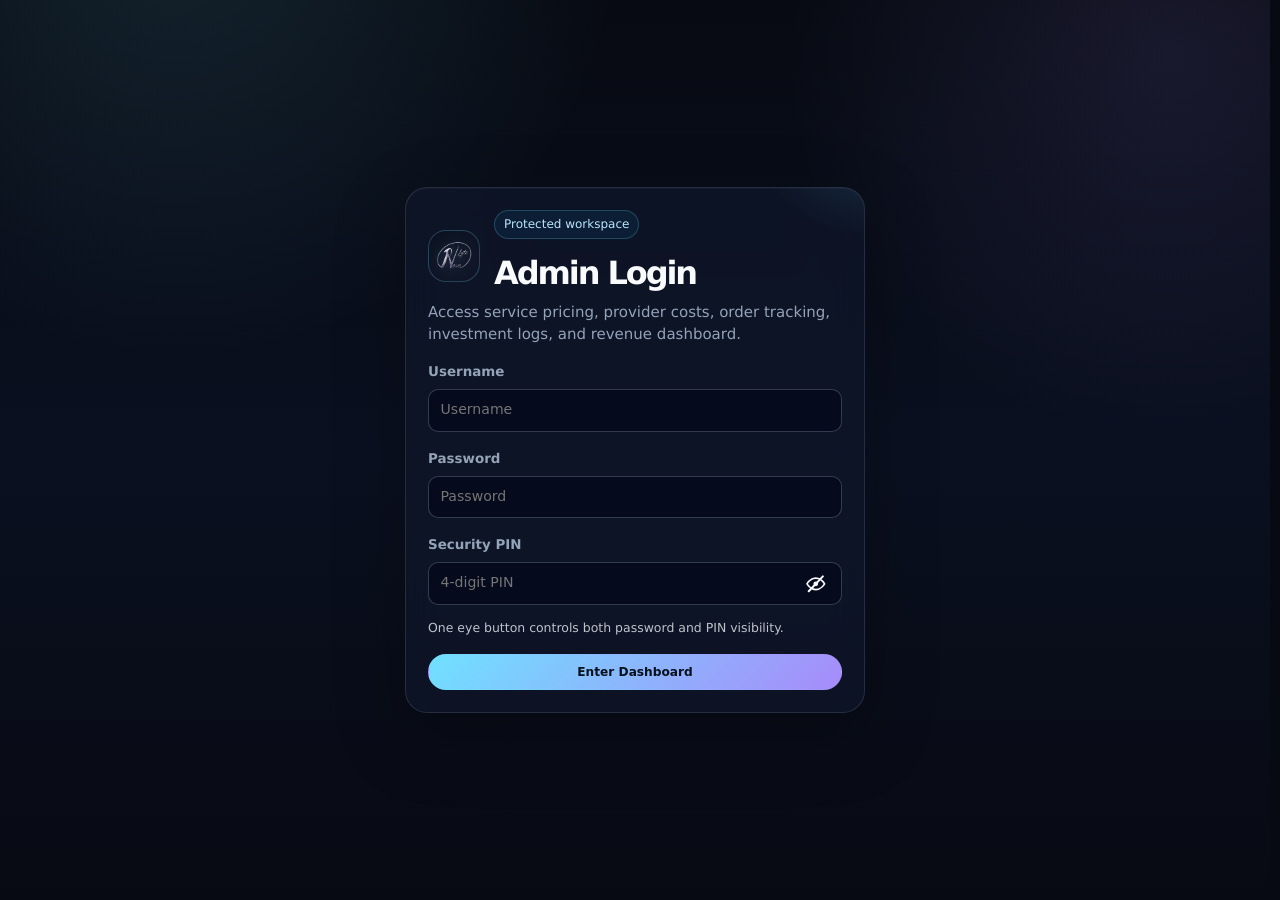
==== admin.html @ 7b37e89c "Novalyte-v6.0.41-compact-centered-modals" ====
<!doctype html>
<html lang="en">
<head>
  <meta charset="utf-8">
  <meta name="viewport" content="width=device-width, initial-scale=1">
  <title>Novalyte Admin Dashboard</title>
  <meta name="description" content="Novalyte admin dashboard for pricing control and income tracking.">
  <link rel="icon" href="assets/icons/novalyte.svg" type="image/svg+xml">
  <link rel="stylesheet" href="assets/css/styles.css?v=6.0.41">
  <link rel="stylesheet" href="assets/css/mobile.css?v=6.0.31" media="screen and (max-width: 820px)">
</head>
<body data-build="v6.0.0" class="admin-login-mode">
  <main class="login-page" id="loginView">
    <section class="login-card elevated-card">
      <div class="login-brand-row">
        <div class="lock-visual brand-logo-frame"><img class="brand-logo-img" src="./Resources/Brand/novalyte.png?v=6.0.0" alt="Novalyte" loading="eager" decoding="async"></div>
        <div>
          <span class="eyebrow">Protected workspace</span>
          <h1>Admin Login</h1>
        </div>
      </div>
      <p>Access service pricing, provider costs, order tracking, investment logs, and revenue dashboard.</p>
      <form id="loginForm" class="form-grid">
        <div class="field full">
          <label for="loginUser">Username</label>
          <input class="input" id="loginUser" autocomplete="username" required placeholder="Username">
        </div>
        <div class="field full">
          <label for="loginPass">Password</label>
          <div class="password-field single-credential-toggle">
            <input class="input" id="loginPass" type="password" autocomplete="current-password" required placeholder="Password">
          </div>
        </div>
        <div class="field full">
          <label for="loginPin">Security PIN</label>
          <div class="password-field single-credential-toggle">
            <input class="input" id="loginPin" type="password" inputmode="numeric" required placeholder="4-digit PIN" maxlength="8">
            <button class="eye-btn" type="button" data-toggle-login-credentials aria-label="Show password and PIN">
              <svg class="eye-svg eye-svg-hidden" viewBox="0 0 64 64" focusable="false" aria-hidden="true">
                <path d="M6 32s9.8-17 26-17 26 17 26 17-9.8 17-26 17S6 32 6 32Z" fill="none" stroke="currentColor" stroke-width="5" stroke-linecap="round" stroke-linejoin="round"/>
                <circle cx="32" cy="32" r="7" fill="currentColor"/>
                <path d="M11 54 53 10" fill="none" stroke="currentColor" stroke-width="6" stroke-linecap="round"/>
              </svg>
              <svg class="eye-svg eye-svg-visible" viewBox="0 0 64 64" focusable="false" aria-hidden="true">
                <path d="M6 32s9.8-17 26-17 26 17 26 17-9.8 17-26 17S6 32 6 32Z" fill="none" stroke="currentColor" stroke-width="5" stroke-linecap="round" stroke-linejoin="round"/>
                <circle cx="32" cy="32" r="7" fill="currentColor"/>
              </svg>
            </button>
          </div>
          <small class="field-hint">One eye button controls both password and PIN visibility.</small>
        </div>
        <div class="login-alert hidden full" id="loginAlert"></div>
        <button class="btn primary full" type="submit">Enter Dashboard</button>
      </form>
    </section>
  </main>

  <div class="admin-layout hidden" id="dashboardView">
    <aside class="sidebar">
      <a class="brand" href="admin.html">
        <span class="logo-mark brand-logo-frame">
          <img class="brand-logo-img" src="./Resources/Brand/novalyte.png?v=6.0.0" alt="Novalyte" loading="eager" decoding="async">
        </span>
        <span>
          <span class="brand-title">Novalyte Admin</span>
          <span class="brand-subtitle">Pricing + Order Tracker</span>
        </span>
      </a>
      <button class="admin-mobile-nav-toggle" id="adminMobileNavToggle" type="button" aria-label="Open admin menu" aria-expanded="false" aria-controls="adminSidebarNav">
        <span></span>
        <span></span>
        <span></span>
      </button>
      <nav class="sidebar-nav" id="adminSidebarNav" aria-label="Admin navigation">
        <a href="#dashboard" class="active">Dashboard</a>
        <a href="#services">Services</a>
        <a href="#digital-products">Digital Products</a>
        <a href="#investments">Investments</a>
        <a href="#orders">Orders</a>
        <a class="client-view-link-plain" href="index.html">Client View</a>
        <button type="button" id="logoutBtn">Logout</button>
      </nav>
    </aside>

    <main class="admin-main">
      <section id="dashboard" class="page-title admin-hero-card">
        <span class="eyebrow">Internal dashboard</span>
        <h1>Welcome, Admin</h1>
        <p>Manage Novalyte services, digital products, orders, and finance records in one protected workspace.</p>
        <div class="dashboard-utility-hooks" aria-hidden="true">
          <button class="hidden" type="button" id="exportBackupBtn" tabindex="-1">Export Backup</button>
          <label class="hidden" for="importBackupInput">Import Backup</label>
          <input id="importBackupInput" class="hidden" type="file" accept="application/json">
          <span class="sync-status-pill local hidden" id="cloudSyncStatus">Local browser mode</span>
        </div>

        <section class="dashboard-analytics-card" id="dashboardAnalyticsCard" aria-labelledby="dashboardAnalyticsTitle">
          <header class="dashboard-analytics-head">
            <div>
              <span class="dashboard-analytics-kicker">Monthly performance</span>
              <h2 id="dashboardAnalyticsTitle">Sales &amp; Revenue Analytics</h2>
              <p>Monthly client sales and revenue performance across all active service orders.</p>
            </div>
            <div class="dashboard-analytics-legend" aria-label="Chart legend">
              <span><i class="dashboard-legend-dot sales" aria-hidden="true"></i>Client sales</span>
              <span><i class="dashboard-legend-dot revenue" aria-hidden="true"></i>Revenue / ROI</span>
            </div>
          </header>

          <div class="dashboard-chart-shell">
            <div class="dashboard-chart-stage" id="dashboardSalesRevenueChart" role="img" aria-label="Monthly client sales and revenue line chart"></div>
          </div>

          <div class="dashboard-analytics-summary" id="dashboardAnalyticsSummary"></div>
        </section>
      </section>

      <section class="stats-grid hidden dashboard-stats-hook" id="statsGrid" aria-hidden="true"></section>

      <section class="section hidden" id="services">
        <div class="section-head">
          <div>
            <h2>Service Price Control</h2>
            <p>Provider price is internal. Client visible price is the only price shown on the public page.</p>
          </div>
          <button class="btn primary" type="button" id="addServiceBtn">Add Service</button>
        </div>
        <div class="admin-explainer-grid compact-explainer">
          <article><strong>Service rows stay visible in admin.</strong><span>Disable changes checkout/order availability only. Use the status filter to review disabled items.</span></article>
          <article><strong>Client rate is public.</strong><span>Provider rate is internal and used only for profit and investment tracking.</span></article>
        </div>
        <div class="toolbar control-panel compact-panel">
          <div class="toolbar-left">
            <input class="input" id="adminServiceSearch" type="search" placeholder="Search services, platform, ID..." style="min-width:min(420px,100%)">
            <select class="select" id="adminPlatformFilter" style="width:auto;min-width:180px"></select>
            <select class="select" id="adminArchiveFilter" style="width:auto;min-width:170px">
              <option value="active">Shown services</option>
              <option value="all">All services</option>
              <option value="archived">Disabled only</option>
            </select>
          </div>
          <div class="toolbar-right">
            <span class="service-desc">Tip: edit prices here, create orders from each row.</span>
          </div>
        </div>
        <div class="table-wrap responsive-table">
          <table class="services-ledger-table">
            <colgroup class="services-ledger-cols">
              <col class="services-col-recommend">
              <col class="services-col-name">
              <col class="services-col-id">
              <col class="services-col-platform">
              <col class="services-col-eta">
<col class="services-col-provider-rate">
              <col class="services-col-client-rate">
              <col class="services-col-revenue">
              <col class="services-col-status">
              <col class="services-col-actions">
            </colgroup>
            <thead>
              <tr>
                <th class="recommend-col">Recommend</th>
                <th>Service</th>
                <th>Provider ID</th>
                <th>Platform</th>
                <th>ETA</th>
<th>Provider Rate</th>
                <th>Client Rate</th>
                <th>Revenue/Unit</th>
                <th>Status</th>
                <th>Actions</th>
              </tr>
            </thead>
            <tbody id="servicesTable"></tbody>
          </table>
        </div>
      </section>



      <section class="section hidden" id="digital-products">
        <div class="section-head">
          <div>
            <h2>Digital Product Manager</h2>
            <p>Manage subscription/account products separately from boosting services. Edit client prices, descriptions, categories, and product images here.</p>
          </div>
          <button class="btn primary" type="button" id="addDigitalProductBtn">Add Digital Product</button>
        </div>
        <div class="admin-explainer-grid compact-explainer">
          <article><strong>Digital products are separate.</strong><span>These do not affect boosting provider rates or service order settings.</span></article>
          <article><strong>Edit price, description, and image.</strong><span>Disable keeps the product in admin while making checkout unavailable to clients.</span></article>
        </div>
        <div class="toolbar control-panel compact-panel">
          <div class="toolbar-left">
            <input class="input" id="adminDigitalProductSearch" type="search" placeholder="Search products, category, description..." style="min-width:min(420px,100%)">
            <select class="select" id="adminDigitalProductFilter" style="width:auto;min-width:190px"></select>
            <select class="select" id="adminDigitalProductStatusFilter" style="width:auto;min-width:170px">
              <option value="shown">Shown products</option>
              <option value="all">All products</option>
              <option value="disabled">Disabled only</option>
              <option value="hidden">Hidden only</option>
            </select>
          </div>
          <div class="toolbar-right">
            <span class="service-desc">Digital products are managed here only. Disable/Enable keeps the row visible while changing client checkout availability.</span>
          </div>
        </div>
        <div class="table-wrap responsive-table">
          <table>
            <thead>
              <tr>
                <th>Product</th>
                <th>Category</th>
                <th>Client / Cost</th>
                <th>Duration</th>
                <th>Status</th>
                <th>Actions</th>
              </tr>
            </thead>
            <tbody id="digitalProductsTable"></tbody>
          </table>
        </div>
      </section>

      <section class="section hidden" id="investments">
        <div class="section-head">
          <div>
            <h2>Income + Investment Tracker</h2>
            <p>Track capital reloads, provider spend, owner payouts, team payroll, receivables, and finance history in one place.</p>
          </div>
        </div>
        <div class="admin-explainer-grid compact-explainer investment-help-grid">
          <article><strong>Capital logs</strong><span>Record every reload or cash-in used for provider orders.</span></article>
          <article><strong>Payout logs</strong><span>Record owner payout, team payroll, and other operating expenses without deleting history.</span></article>
          <article><strong>Team payroll rules</strong><span>Add future helpers using fixed peso or percentage allocation for weekly/monthly tracking.</span></article>
        </div>
        <div class="investment-analytics-grid" id="investmentAnalyticsGrid"></div>
        <div class="investment-insights-card" id="investmentInsightsCard"></div>
        <div class="investment-workspace-grid">
          <div class="card investment-card finance-entry-card">
            <h3>Finance Entry</h3>
            <p class="service-desc">Use this for money in, owner payout, team payout, and expense logs.</p>
            <div class="form-grid finance-form-grid">
              <div class="field">
                <label for="financeEntryType">Entry Type</label>
                <select class="select" id="financeEntryType">
                  <option value="capital-in">Add Funds / Reload</option>
                  <option value="owner-payout">Owner Payout</option>
                  <option value="payroll-payout">Team Payroll Payout</option>
                  <option value="expense">Other Expense</option>
                </select>
              </div>
              <div class="field">
                <label for="addInvestAmount">Amount</label>
                <input class="input" id="addInvestAmount" type="number" min="0" step="0.01" placeholder="Example: 1000">
              </div>
              <div class="field">
                <label for="financePerson">Person / Payee</label>
                <input class="input" id="financePerson" type="text" placeholder="Self, booster name, provider, etc.">
              </div>
              <div class="field">
                <label for="addInvestNote">Note</label>
                <input class="input" id="addInvestNote" type="text" placeholder="Optional note / purpose">
              </div>
              <div class="field full split-actions-row">
                <button class="btn primary" type="button" id="addInvestBtn">Add Finance Log</button>
              </div>
            </div>
            <div class="correction-box">
              <div class="field">
                <label for="investAmount">Override Total Capital</label>
                <input class="input" id="investAmount" type="number" min="0" step="0.01" placeholder="Use only for corrections">
              </div>
              <button class="btn warning" type="button" id="saveInvestBtn">Override Capital</button>
            </div>
          </div>
          <div class="card investment-card team-card">
            <h3>Future Team Payroll Rules</h3>
            <p class="service-desc">Set planned booster/helper share. Actual payouts are still recorded in Finance Entry.</p>
            <div class="form-grid team-form-grid">
              <div class="field">
                <label for="teamMemberName">Person Name</label>
                <input class="input" id="teamMemberName" type="text" placeholder="Example: Person 1">
              </div>
              <div class="field">
                <label for="teamPayMode">Pay Mode</label>
                <select class="select" id="teamPayMode">
                  <option value="fixed">Peso amount</option>
                  <option value="percent">Percentage</option>
                </select>
              </div>
              <div class="field">
                <label for="teamPayAmount">Amount / Percent</label>
                <input class="input" id="teamPayAmount" type="number" min="0" step="0.01" placeholder="100 or 2">
              </div>
              <div class="field">
                <label for="teamPayFrequency">Frequency</label>
                <select class="select" id="teamPayFrequency">
                  <option value="weekly">Weekly</option>
                  <option value="monthly">Monthly</option>
                </select>
              </div>
              <div class="field full split-actions-row">
                <button class="btn primary" type="button" id="addTeamMemberBtn">Add Team Rule</button>
              </div>
            </div>
            <div class="table-wrap mini-table-wrap compact-history-wrap">
              <table class="mini-table">
                <thead>
                  <tr>
                    <th>Person</th>
                    <th>Rule</th>
                    <th>Est. Share</th>
                    <th>Action</th>
                  </tr>
                </thead>
                <tbody id="teamMembersTable"></tbody>
              </table>
            </div>
          </div>
        </div>
        <div class="card investment-card finance-history-card">
          <div class="history-head-row">
            <div>
              <h3>Finance Logs / History</h3>
              <p class="service-desc">All money-in and money-out records stay here for tracking.</p>
            </div>
          </div>
          <div class="table-wrap mini-table-wrap compact-history-wrap">
            <table class="mini-table">
              <thead>
                <tr>
                  <th>Date</th>
                  <th>Type</th>
                  <th>Person</th>
                  <th>Amount</th>
                  <th>Note</th>
                  <th>Action</th>
                </tr>
              </thead>
              <tbody id="investmentsTable"></tbody>
            </table>
          </div>
        </div>
      </section>

      <section class="section hidden" id="orders">
        <div class="section-head">
          <div>
            <h2>Order History</h2>
            <p>Voided and cancelled orders remain in history but are excluded from totals. Undo void restores them.</p>
          </div>
        </div>
        <div class="admin-explainer-grid compact-explainer order-help-grid">
          <article><strong>Order History is your ledger.</strong><span>Create records from a service row. Paid, partial, and unpaid statuses affect sales and receivables.</span></article>
          <article><strong>Void keeps history clean.</strong><span>Voided or cancelled records stay visible but are excluded from dashboard totals until restored.</span></article>
        </div>
        <div class="orders-summary-grid stats-grid compact-order-summary" id="ordersSummaryGrid"></div>
        <div class="toolbar control-panel compact-panel">
          <div class="toolbar-left">
            <input class="input" id="orderSearch" type="search" placeholder="Search client, contact, service, link..." style="min-width:min(420px,100%)">
            <select class="select" id="orderStatusFilter" style="width:auto;min-width:180px">
              <option value="all">All statuses</option>
              <option value="active">Active</option>
              <option value="pending">Pending</option>
              <option value="processing">Processing</option>
              <option value="completed">Completed</option>
              <option value="cancelled">Cancelled</option>
              <option value="voided">Voided</option>
            </select>
            <select class="select" id="paymentStatusFilter" style="width:auto;min-width:180px">
              <option value="all">All payments</option>
              <option value="paid">Paid</option>
              <option value="partial">Partial</option>
              <option value="unpaid">Unpaid</option>
            </select>
          </div>
          <div class="toolbar-right">
            <button class="btn" type="button" id="exportOrdersCsvBtn">Export Orders CSV</button>
            <button class="btn danger" type="button" id="resetDemoBtn">Reset Demo Data</button>
          </div>
        </div>
        <div class="table-wrap responsive-table orders-table-wrap">
          <table class="orders-ledger-table">
            <colgroup>
              <col class="orders-col-date">
              <col class="orders-col-client">
              <col class="orders-col-service">
              <col class="orders-col-qty">
              <col class="orders-col-provider">
              <col class="orders-col-client-fee">
              <col class="orders-col-revenue">
              <col class="orders-col-status">
              <col class="orders-col-payment">
              <col class="orders-col-actions">
            </colgroup>
            <thead>
              <tr>
                <th>Date</th>
                <th>Client</th>
                <th>Service</th>
                <th>Qty</th>
                <th>Provider</th>
                <th>Client</th>
                <th>Revenue</th>
                <th>Status</th>
                <th>Payment</th>
                <th>Actions</th>
              </tr>
            </thead>
            <tbody id="ordersTable"></tbody>
          </table>
        </div>
      </section>
    </main>
  </div>



  <div class="modal-backdrop" id="digitalProductAdminModal" role="dialog" aria-modal="true">
    <div class="modal-card wide-modal">
      <div class="modal-head">
        <div>
          <span class="eyebrow">Digital product manager</span>
          <h2 id="digitalProductAdminModalTitle">Edit Digital Product</h2>
          <p class="service-desc">These products are separate from boosting services and appear only in the client Digital Products page.</p>
        </div>
        <button class="btn icon-btn modal-x-btn" type="button" data-close-modal="digitalProductAdminModal" aria-label="Close digital product manager">×</button>
      </div>
      <form id="digitalProductAdminForm" class="form-grid">
        <input type="hidden" id="digitalProductEditId">
        <div class="field">
          <label for="digitalProductName">Product Name</label>
          <input class="input" id="digitalProductName" required placeholder="Netflix">
        </div>
        <div class="field">
          <label for="digitalProductCategory">Category</label>
          <input class="input" id="digitalProductCategory" required placeholder="Streaming">
        </div>
        <div class="field digital-product-money-field">
          <label for="digitalProductProviderPrice">Service Provider Price</label>
          <input class="input" id="digitalProductProviderPrice" type="number" min="0" step="0.01" placeholder="Amount you pay">
        </div>
        <div class="field digital-product-money-field">
          <label for="digitalProductPrice">Client Price</label>
          <input class="input" id="digitalProductPrice" type="number" min="0" step="0.01" required placeholder="70">
          <small class="field-hint" id="digitalProductProfitPreview">Provider cost: ₱0.00 · Profit: ₱0.00</small>
        </div>
        <div class="field">
          <label for="digitalProductDuration">Duration / Access</label>
          <input class="input" id="digitalProductDuration" placeholder="1 Month Access">
        </div>
        <div class="field digital-product-cover-field">
          <label for="digitalProductImageUpload">Product Cover Image</label>
          <div class="digital-product-upload-row">
            <input class="input" id="digitalProductImageUpload" type="file" accept="image/png,image/jpeg,image/webp">
            <button class="btn small digital-product-view-image-btn hidden" id="digitalProductViewImageBtn" type="button">View image</button>
          </div>
          <input type="hidden" id="digitalProductImage">
          <input type="checkbox" id="digitalProductVisible" checked class="hidden">
          <small class="field-hint">Choose a cover image. Existing image stays if no new file is selected.</small>
        </div>
        <div class="field digital-product-admin-preview-field hidden" id="digitalProductPreviewField" aria-hidden="true">
          <label>Image Preview</label>
          <div class="digital-product-admin-preview"><img id="digitalProductImagePreview" src="" alt="Digital product image preview"></div>
        </div>
        <div class="field full">
          <label for="digitalProductDescription">Description</label>
          <textarea class="textarea" id="digitalProductDescription" placeholder="Short client-friendly description"></textarea>
        </div>
        <div class="modal-actions full">
          <button class="btn primary" type="submit">Save Digital Product</button>
        </div>
      </form>
    </div>
  </div>


  <div class="modal-backdrop" id="digitalProductImageModal" role="dialog" aria-modal="true">
    <div class="modal-card image-preview-modal">
      <div class="modal-head image-preview-head">
        <div>
          <h2>Product Image</h2>
        </div>
        <button class="btn icon-btn modal-x-btn" type="button" data-close-modal="digitalProductImageModal" aria-label="Close product image preview">×</button>
      </div>
      <div class="image-preview-body">
        <img id="digitalProductImageModalPreview" src="" alt="Digital product image preview">
      </div>
    </div>
  </div>


  <div class="modal-backdrop" id="adminConfirmModal" role="dialog" aria-modal="true" aria-labelledby="adminConfirmTitle">
    <div class="modal-card compact-modal admin-confirm-modal-card">
      <div class="modal-head">
        <div>
          <span class="eyebrow">Confirm action</span>
          <h2 id="adminConfirmTitle">Please confirm</h2>
          <p class="service-desc" id="adminConfirmMessage">Confirm this action.</p>
        </div>
        <button class="btn icon-btn modal-x-btn" type="button" id="adminConfirmCloseBtn" aria-label="Close confirmation">×</button>
      </div>
      <div class="modal-actions full admin-confirm-actions">
        <button class="btn" type="button" id="adminConfirmCancelBtn">Cancel</button>
        <button class="btn primary" type="button" id="adminConfirmOkBtn">OK</button>
      </div>
    </div>
  </div>

  <div class="modal-backdrop" id="serviceModal" role="dialog" aria-modal="true">
    <div class="modal-card wide-modal">
      <div class="modal-head">
        <div>
          <span class="eyebrow">Service manager</span>
          <h2 id="serviceModalTitle">Edit Service</h2>
          <p class="service-desc">Old orders keep their original snapshot prices even after pricing changes.</p>
        </div>
        <button class="btn icon-btn modal-x-btn" type="button" data-close-modal="serviceModal" aria-label="Close service manager">×</button>
      </div>
      <form id="serviceForm" class="form-grid">
        <input type="hidden" id="serviceEditId">
        <div class="field">
          <label for="serviceName">Service Name</label>
          <input class="input" id="serviceName" required placeholder="Facebook Reactions PH">
        </div>
        <div class="field">
          <label for="serviceProviderId">Provider Service ID</label>
          <input class="input" id="serviceProviderId" required placeholder="FB-1001">
        </div>
        <div class="field">
          <label for="servicePlatform">Platform</label>
          <input class="input" id="servicePlatform" required placeholder="Facebook">
        </div>
        <div class="field">
          <label for="serviceCategory">Category</label>
          <input class="input" id="serviceCategory" required placeholder="Reactions">
        </div>
        <div class="field">
          <label for="serviceProviderRate">Provider Rate</label>
          <input class="input" id="serviceProviderRate" type="number" min="0" step="0.01" required>
        </div>
        <div class="field">
          <label for="serviceClientRate">Client Visible Rate</label>
          <input class="input" id="serviceClientRate" type="number" min="0" step="0.01" required>
        </div>
        <div class="field">
          <label for="serviceRateUnit">Rate Unit</label>
          <input class="input" id="serviceRateUnit" type="number" min="1" step="1" required placeholder="1000">
        </div>
        <div class="field">
          <label for="serviceAvgTime">Average Time</label>
          <input class="input" id="serviceAvgTime" placeholder="0-24 hours">
        </div>
        <div class="field">
          <label for="serviceMin">Minimum</label>
          <input class="input" id="serviceMin" type="number" min="0" step="1" required>
        </div>
        <div class="field">
          <label for="serviceMax">Maximum</label>
          <input class="input" id="serviceMax" type="number" min="0" step="1" required>
        </div>
        <div class="field service-client-tag-field">
          <label for="serviceTag">Client Tag</label>
          <input class="input" id="serviceTag" placeholder="Fast & popular">
        </div>
        <input type="checkbox" id="serviceVisible" checked class="hidden">
        <input type="checkbox" id="serviceArchived" class="hidden">
        <div class="field full">
          <label for="serviceDescription">Description</label>
          <textarea class="textarea" id="serviceDescription" placeholder="Short client-friendly description"></textarea>
        </div>
        <div class="notice full" id="serviceRevenuePreview">Revenue preview: ₱0.00</div>
        <div class="modal-actions full">
          <button class="btn primary" type="submit">Save Service</button>
        </div>
      </form>
    </div>
  </div>

  <div class="modal-backdrop" id="orderModal" role="dialog" aria-modal="true">
    <div class="modal-card wide-modal">
      <div class="modal-head">
        <div>
          <span class="eyebrow" id="orderModalEyebrow">Create order</span>
          <h2 id="orderModalTitle">Create Order</h2>
          <p class="service-desc">Choose the service or digital product. Charges, client sales, and revenue update live.</p>
        </div>
        <button class="btn icon-btn modal-x-btn" type="button" data-close-modal="orderModal" aria-label="Close order form">×</button>
      </div>
      <form id="orderForm" class="form-grid">
        <input type="hidden" id="orderEditId">
        <input type="hidden" id="orderItemType" value="service">
        <div class="field full">
          <label for="orderItemSelect" id="orderItemLabel">Service Type</label>
          <select class="select" id="orderItemSelect" required></select>
          <small class="field-hint">Transfer choices show only the item ID and name. Internal rates are not displayed here.</small>
        </div>
        <div class="field">
          <label for="orderClientName">Client Name / Reference</label>
          <input class="input" id="orderClientName" placeholder="Example: Juan / Client A" required>
        </div>
        <div class="field">
          <label for="orderClientContact">Client Contact</label>
          <input class="input" id="orderClientContact" placeholder="Messenger, FB link, phone, etc.">
        </div>
        <div class="field">
          <label for="orderQuantity">Quantity</label>
          <input class="input" id="orderQuantity" type="number" min="0" step="1" required value="1000">
        </div>
        <div class="field">
          <label for="orderStatus">Order Status</label>
          <select class="select" id="orderStatus">
            <option value="active">Active</option>
            <option value="pending">Pending</option>
            <option value="processing">Processing</option>
            <option value="completed">Completed</option>
          </select>
        </div>
        <div class="field order-payment-status-field">
          <label for="orderPaymentStatus">Payment Status</label>
          <select class="select" id="orderPaymentStatus">
            <option value="paid">Paid</option>
            <option value="partial">Partial</option>
            <option value="unpaid">Unpaid</option>
          </select>
        </div>
        <div class="field full" id="orderTargetField">
          <label for="orderTarget">Target Link / Username</label>
          <input class="input" id="orderTarget" placeholder="Paste target link or username">
        </div>
        <div class="calc-preview full" id="orderCalcPreview">Enter quantity to compute charge and revenue.</div>
        <div class="field full">
          <label for="orderNotes">Notes / Delivery Details</label>
          <textarea class="textarea" id="orderNotes" placeholder="Optional notes, provider reminders, client instructions, or digital-product delivery details"></textarea>
        </div>
        <div class="modal-actions full">
          <button class="btn primary" id="orderSaveBtn" type="submit">Save Order</button>
        </div>
      </form>
    </div>
  </div>

  <div class="modal-backdrop" id="voidModal" role="dialog" aria-modal="true">
    <div class="modal-card small-modal">
      <div class="modal-head">
        <div>
          <span class="eyebrow">Void order</span>
          <h2>Confirm Void</h2>
          <p class="service-desc">This removes the order from totals but keeps it in history. You can undo void later.</p>
        </div>
        <button class="btn icon-btn modal-x-btn" type="button" data-close-modal="voidModal" aria-label="Close void confirmation">×</button>
      </div>
      <input type="hidden" id="voidOrderId">
      <div class="field full">
        <label for="voidReason">Void Reason</label>
        <textarea class="textarea" id="voidReason" placeholder="Example: cancelled by client / wrong service / duplicate order"></textarea>
      </div>
      <div class="modal-actions full">
        <button class="btn warning" type="button" id="confirmVoidBtn">Void Order</button>
      </div>
    </div>
  </div>

  <div class="modal-backdrop" id="orderDetailsModal" role="dialog" aria-modal="true">
    <div class="modal-card small-modal">
      <div class="modal-head">
        <div>
          <span class="eyebrow">Order details</span>
          <h2>Snapshot</h2>
        </div>
        <button class="btn icon-btn modal-x-btn" type="button" data-close-modal="orderDetailsModal" aria-label="Close order details">×</button>
      </div>
      <div id="orderDetailsBody" class="details-grid"></div>
    </div>
  </div>

  <script>window.NOVALYTE_IS_ADMIN = true;</script>
  <script src="assets/js/cloud-config.js?v=6.0.39"></script>
  <script src="assets/js/remoteStore.js?v=6.0.31"></script>
  <script src="assets/js/data.js?v=6.0.31"></script>
  <script src="assets/js/admin-data.js?v=6.0.21"></script>
  <script src="assets/js/store.js?v=6.0.31"></script>
  <script src="assets/js/admin.js?v=6.0.40"></script>
</body>
</html>
---- assets/css/styles.css ----
:root {
  color-scheme: dark;
  --bg: #070a12;
  --panel: rgba(15, 23, 42, 0.78);
  --panel-solid: #0f172a;
  --panel-soft: rgba(30, 41, 59, 0.66);
  --line: rgba(148, 163, 184, 0.18);
  --line-strong: rgba(148, 163, 184, 0.32);
  --text: #f8fafc;
  --muted: #94a3b8;
  --muted-2: #64748b;
  --brand: #70e1ff;
  --brand-2: #a78bfa;
  --brand-3: #ff6bd6;
  --success: #22c55e;
  --danger: #ef4444;
  --warning: #f59e0b;
  --shadow: 0 20px 60px rgba(0, 0, 0, 0.38);
  --radius-lg: 28px;
  --radius-md: 18px;
  --radius-sm: 12px;
  --font: Inter, ui-sans-serif, system-ui, -apple-system, BlinkMacSystemFont, "Segoe UI", sans-serif;
}

* {
  box-sizing: border-box;
}

/* Auto-hiding scrollbars: hidden by default, visible only while scrolling. */
* {
  scrollbar-width: none;
}

*::-webkit-scrollbar {
  width: 0;
  height: 0;
}

html.is-scrolling-global,
body.is-scrolling,
.is-scrolling {
  scrollbar-width: thin;
  scrollbar-color: rgba(112, 225, 255, 0.58) transparent;
}

html.is-scrolling-global::-webkit-scrollbar,
body.is-scrolling::-webkit-scrollbar,
.is-scrolling::-webkit-scrollbar {
  width: 8px;
  height: 8px;
}

html.is-scrolling-global::-webkit-scrollbar-thumb,
body.is-scrolling::-webkit-scrollbar-thumb,
.is-scrolling::-webkit-scrollbar-thumb {
  background: linear-gradient(180deg, rgba(112, 225, 255, 0.72), rgba(167, 139, 250, 0.72));
  border-radius: 999px;
}

html.is-scrolling-global::-webkit-scrollbar-track,
body.is-scrolling::-webkit-scrollbar-track,
.is-scrolling::-webkit-scrollbar-track {
  background: transparent;
}

html {
  scroll-behavior: smooth;
}

body {
  margin: 0;
  min-height: 100vh;
  color: var(--text);
  background:
    radial-gradient(circle at 15% 0%, rgba(112, 225, 255, 0.16), transparent 28rem),
    radial-gradient(circle at 85% 20%, rgba(255, 107, 214, 0.13), transparent 24rem),
    radial-gradient(circle at 50% 90%, rgba(167, 139, 250, 0.12), transparent 26rem),
    var(--bg);
  font-family: var(--font);
  line-height: 1.5;
}

a {
  color: inherit;
  text-decoration: none;
}

button, input, select, textarea {
  font: inherit;
}

button {
  cursor: pointer;
}

.shell {
  width: min(1180px, calc(100% - 32px));
  margin: 0 auto;
}

.topbar {
  position: sticky;
  top: 0;
  z-index: 40;
  backdrop-filter: blur(18px);
  background: rgba(7, 10, 18, 0.76);
  border-bottom: 1px solid var(--line);
}

.topbar-inner {
  min-height: 76px;
  display: flex;
  align-items: center;
  justify-content: space-between;
  gap: 18px;
}

.brand {
  display: inline-flex;
  align-items: center;
  gap: 12px;
  min-width: 0;
}

.logo-mark {
  width: 42px;
  height: 42px;
  border-radius: 16px;
  display: grid;
  place-items: center;
  background:
    linear-gradient(135deg, rgba(112, 225, 255, 0.95), rgba(167, 139, 250, 0.9) 48%, rgba(255, 107, 214, 0.9));
  box-shadow: 0 0 38px rgba(112, 225, 255, 0.25);
  font-weight: 900;
  letter-spacing: -0.08em;
  color: #050816;
}

.brand-title {
  display: block;
  font-weight: 850;
  letter-spacing: -0.03em;
}

.brand-subtitle {
  display: block;
  color: var(--muted);
  font-size: 0.82rem;
  margin-top: -2px;
}

.nav-actions {
  display: flex;
  align-items: center;
  flex-wrap: wrap;
  gap: 10px;
}

.btn {
  border: 1px solid var(--line-strong);
  border-radius: 999px;
  padding: 0.82rem 1.04rem;
  background: rgba(15, 23, 42, 0.82);
  color: var(--text);
  display: inline-flex;
  align-items: center;
  justify-content: center;
  gap: 0.55rem;
  transition: transform 170ms ease, border-color 170ms ease, background 170ms ease, box-shadow 170ms ease;
  min-height: 42px;
  white-space: nowrap;
}

.btn:hover {
  transform: translateY(-1px);
  border-color: rgba(112, 225, 255, 0.54);
  box-shadow: 0 10px 30px rgba(112, 225, 255, 0.10);
}

.btn:active {
  transform: translateY(0) scale(0.98);
}

.btn.primary {
  color: #06111c;
  border-color: transparent;
  background: linear-gradient(135deg, var(--brand), var(--brand-2));
  font-weight: 800;
}

.btn.danger {
  border-color: rgba(239, 68, 68, 0.38);
  color: #fecaca;
}

.btn.success {
  border-color: rgba(34, 197, 94, 0.38);
  color: #bbf7d0;
}

.btn.warning {
  border-color: rgba(245, 158, 11, 0.38);
  color: #fde68a;
}

.btn.ghost {
  background: transparent;
}

.btn.small {
  padding: 0.56rem 0.76rem;
  min-height: 36px;
  font-size: 0.88rem;
}

.btn.icon-btn,
.modal-x-btn {
  width: 38px;
  min-width: 38px;
  height: 38px;
  min-height: 38px;
  padding: 0;
  display: inline-grid;
  place-items: center;
  border-radius: 999px;
  font-size: 1.2rem;
  font-weight: 900;
  line-height: 1;
}

.hero {
  padding: 74px 0 36px;
}

.hero-grid {
  display: grid;
  grid-template-columns: minmax(0, 1.04fr) minmax(320px, 0.66fr);
  gap: 24px;
  align-items: stretch;
}

.eyebrow {
  display: inline-flex;
  align-items: center;
  gap: 8px;
  padding: 0.42rem 0.72rem;
  border-radius: 999px;
  border: 1px solid rgba(112, 225, 255, 0.22);
  color: #bae6fd;
  background: rgba(14, 165, 233, 0.08);
  font-size: 0.86rem;
}

.hero h1,
.page-title h1 {
  margin: 18px 0 14px;
  font-size: clamp(2.6rem, 7vw, 5.8rem);
  line-height: 0.92;
  letter-spacing: -0.075em;
}

.gradient-text {
  background: linear-gradient(135deg, #ffffff, var(--brand) 38%, var(--brand-2) 72%, var(--brand-3));
  -webkit-background-clip: text;
  background-clip: text;
  color: transparent;
}

.hero p,
.page-title p {
  max-width: 760px;
  color: var(--muted);
  font-size: 1.05rem;
}

.hero-actions {
  margin-top: 26px;
  display: flex;
  flex-wrap: wrap;
  gap: 12px;
}

.hero-panel,
.card,
.control-panel,
.modal-card,
.login-card {
  border: 1px solid var(--line);
  background: var(--panel);
  box-shadow: var(--shadow);
  backdrop-filter: blur(18px);
}

.hero-panel {
  border-radius: var(--radius-lg);
  padding: 24px;
  overflow: hidden;
  position: relative;
}

.hero-panel::before {
  content: "";
  position: absolute;
  inset: -1px;
  pointer-events: none;
  background:
    radial-gradient(circle at 20% 10%, rgba(112, 225, 255, 0.18), transparent 12rem),
    radial-gradient(circle at 100% 90%, rgba(255, 107, 214, 0.15), transparent 13rem);
}

.panel-content {
  position: relative;
  z-index: 1;
}

.metric-list {
  display: grid;
  gap: 12px;
  margin-top: 20px;
}

.metric-line {
  display: flex;
  justify-content: space-between;
  gap: 12px;
  padding: 12px 0;
  border-bottom: 1px solid var(--line);
  color: var(--muted);
}

.metric-line strong {
  color: var(--text);
}

.section {
  padding: 32px 0;
}

.section-head {
  display: flex;
  align-items: end;
  justify-content: space-between;
  gap: 18px;
  margin-bottom: 18px;
}

.section-head h2,
.card h3,
.control-panel h3 {
  margin: 0;
  letter-spacing: -0.035em;
}

.section-head p {
  margin: 6px 0 0;
  color: var(--muted);
}

.control-panel {
  border-radius: var(--radius-lg);
  padding: 18px;
}

.controls-grid {
  display: grid;
  grid-template-columns: 1.2fr 0.78fr 0.78fr auto;
  gap: 12px;
  align-items: end;
}

.field {
  display: grid;
  gap: 7px;
}

.field label {
  color: var(--muted);
  font-size: 0.84rem;
  font-weight: 700;
}

.input,
.select,
.textarea {
  width: 100%;
  color: var(--text);
  background: rgba(2, 6, 23, 0.58);
  border: 1px solid var(--line-strong);
  border-radius: var(--radius-sm);
  outline: none;
  padding: 0.86rem 0.9rem;
  transition: border-color 160ms ease, box-shadow 160ms ease, background 160ms ease;
}

.textarea {
  min-height: 94px;
  resize: vertical;
}

.input:focus,
.select:focus,
.textarea:focus {
  border-color: rgba(112, 225, 255, 0.72);
  box-shadow: 0 0 0 4px rgba(112, 225, 255, 0.08);
  background: rgba(2, 6, 23, 0.75);
}

.cards-grid {
  display: grid;
  grid-template-columns: repeat(3, minmax(0, 1fr));
  gap: 16px;
}

.card {
  border-radius: var(--radius-lg);
  padding: 18px;
  position: relative;
  overflow: hidden;
}

.card::after {
  content: "";
  position: absolute;
  inset: auto -30% -50% 30%;
  height: 120px;
  background: radial-gradient(circle, rgba(112, 225, 255, 0.10), transparent 70%);
  pointer-events: none;
}

.service-card {
  min-height: 260px;
  display: flex;
  flex-direction: column;
  gap: 14px;
}

.card-top {
  display: flex;
  justify-content: space-between;
  align-items: flex-start;
  gap: 12px;
}

.platform-pill,
.status-pill,
.tag,
.id-chip {
  display: inline-flex;
  align-items: center;
  gap: 7px;
  width: fit-content;
  border-radius: 999px;
  padding: 0.34rem 0.62rem;
  font-size: 0.78rem;
  font-weight: 800;
  border: 1px solid var(--line);
  background: rgba(15, 23, 42, 0.68);
  color: #dbeafe;
}

.platform-dot {
  width: 9px;
  height: 9px;
  border-radius: 999px;
  background: var(--brand);
  box-shadow: 0 0 18px var(--brand);
}

.platform-facebook .platform-dot { background: #60a5fa; box-shadow: 0 0 18px #60a5fa; }
.platform-instagram .platform-dot { background: #fb7185; box-shadow: 0 0 18px #fb7185; }
.platform-tiktok .platform-dot { background: #5eead4; box-shadow: 0 0 18px #5eead4; }
.platform-youtube .platform-dot { background: #f87171; box-shadow: 0 0 18px #f87171; }
.platform-telegram .platform-dot { background: #38bdf8; box-shadow: 0 0 18px #38bdf8; }

.id-chip {
  color: var(--muted);
}

.service-card h3 {
  font-size: 1.1rem;
}

.service-desc {
  color: var(--muted);
  font-size: 0.92rem;
  margin: 0;
  flex: 1;
}

.price-row {
  display: flex;
  justify-content: space-between;
  gap: 12px;
  border-top: 1px solid var(--line);
  padding-top: 14px;
  color: var(--muted);
}

.price-row strong {
  color: var(--text);
  font-size: 1.1rem;
}

.mini-meta {
  display: grid;
  grid-template-columns: repeat(2, minmax(0, 1fr));
  gap: 8px;
}

.mini-meta span {
  color: var(--muted);
  background: rgba(2, 6, 23, 0.35);
  border: 1px solid var(--line);
  border-radius: 12px;
  padding: 8px 10px;
  font-size: 0.82rem;
}

.calculator-grid {
  display: grid;
  grid-template-columns: 1fr 0.8fr;
  gap: 18px;
  align-items: start;
}

.total-box {
  border-radius: var(--radius-md);
  background: linear-gradient(135deg, rgba(112, 225, 255, 0.13), rgba(167, 139, 250, 0.10));
  border: 1px solid rgba(112, 225, 255, 0.25);
  padding: 18px;
}

.total-box .label {
  color: var(--muted);
  font-size: 0.86rem;
}

.total-box .amount {
  margin: 4px 0 8px;
  font-size: clamp(2rem, 5vw, 3.5rem);
  letter-spacing: -0.06em;
  font-weight: 900;
}

.notice {
  border: 1px solid rgba(245, 158, 11, 0.25);
  color: #fef3c7;
  background: rgba(245, 158, 11, 0.08);
  border-radius: var(--radius-md);
  padding: 13px 14px;
  font-size: 0.92rem;
}

.admin-layout {
  display: grid;
  grid-template-columns: 280px minmax(0, 1fr);
  min-height: 100vh;
}

.sidebar {
  position: sticky;
  top: 0;
  height: 100vh;
  border-right: 1px solid var(--line);
  background: rgba(2, 6, 23, 0.58);
  backdrop-filter: blur(20px);
  padding: 22px;
  display: flex;
  flex-direction: column;
  gap: 22px;
}

.sidebar-nav {
  display: grid;
  gap: 8px;
}

.sidebar-nav a,
.sidebar-nav button {
  width: 100%;
  text-align: left;
  border: 1px solid transparent;
  background: transparent;
  color: var(--muted);
  border-radius: 14px;
  padding: 12px 13px;
  transition: background 160ms ease, color 160ms ease, border-color 160ms ease;
}

.sidebar-nav a:hover,
.sidebar-nav button:hover,
.sidebar-nav a.active {
  color: var(--text);
  background: rgba(15, 23, 42, 0.76);
  border-color: var(--line);
}

.admin-main {
  padding: 28px;
  min-width: 0;
}

.page-title {
  margin-bottom: 22px;
}

.page-title h1 {
  font-size: clamp(2rem, 6vw, 4rem);
}

.stats-grid {
  display: grid;
  grid-template-columns: repeat(4, minmax(0, 1fr));
  gap: 14px;
  margin-bottom: 18px;
}

.stat-card {
  border-radius: var(--radius-md);
  padding: 16px;
  border: 1px solid var(--line);
  background: rgba(15, 23, 42, 0.72);
}

.stat-card span {
  color: var(--muted);
  font-size: 0.82rem;
}

.stat-card strong {
  display: block;
  margin-top: 7px;
  font-size: 1.42rem;
  letter-spacing: -0.045em;
}

.stat-card.good strong { color: #bbf7d0; }
.stat-card.warn strong { color: #fde68a; }
.stat-card.bad strong { color: #fecaca; }

.toolbar {
  display: flex;
  flex-wrap: wrap;
  gap: 10px;
  align-items: center;
  justify-content: space-between;
  margin: 14px 0;
}

.toolbar-left,
.toolbar-right {
  display: flex;
  flex-wrap: wrap;
  gap: 10px;
  align-items: center;
}

.table-wrap {
  overflow: auto;
  border-radius: var(--radius-md);
  border: 1px solid var(--line);
}

table {
  width: 100%;
  border-collapse: collapse;
  min-width: 900px;
  background: rgba(15, 23, 42, 0.48);
}

th, td {
  padding: 13px 14px;
  border-bottom: 1px solid var(--line);
  text-align: left;
  vertical-align: middle;
  font-size: 0.9rem;
}

th {
  color: #cbd5e1;
  font-size: 0.78rem;
  text-transform: uppercase;
  letter-spacing: 0.06em;
  background: rgba(2, 6, 23, 0.34);
  position: sticky;
  top: 0;
}

td {
  color: #e2e8f0;
}

tr:hover td {
  background: rgba(112, 225, 255, 0.035);
}

.actions-cell {
  display: flex;
  flex-wrap: wrap;
  gap: 8px;
}

.status-pill.active,
.status-pill.visible {
  color: #bbf7d0;
  border-color: rgba(34, 197, 94, 0.32);
}

.status-pill.voided,
.status-pill.is-hidden {
  color: #fecaca;
  border-color: rgba(239, 68, 68, 0.32);
}

.modal-backdrop {
  position: fixed;
  inset: 0;
  z-index: 100;
  display: none;
  align-items: center;
  justify-content: center;
  padding: 20px;
  background: rgba(2, 6, 23, 0.72);
  backdrop-filter: blur(16px);
}

.modal-backdrop.open {
  display: flex;
}

.modal-card {
  width: min(760px, 100%);
  max-height: calc(100vh - 40px);
  overflow: auto;
  border-radius: var(--radius-lg);
  padding: 20px;
  transform: scale(0.96) translateY(10px);
  opacity: 0;
  animation: modalIn 180ms ease forwards;
}

@keyframes modalIn {
  to { transform: scale(1) translateY(0); opacity: 1; }
}

.modal-head {
  display: flex;
  align-items: flex-start;
  justify-content: space-between;
  gap: 14px;
  margin-bottom: 16px;
}

.modal-head h2 {
  margin: 0;
  letter-spacing: -0.04em;
}

.form-grid {
  display: grid;
  grid-template-columns: repeat(2, minmax(0, 1fr));
  gap: 12px;
}

.form-grid .full {
  grid-column: 1 / -1;
}

.modal-actions {
  display: flex;
  align-items: center;
  justify-content: flex-end;
  flex-wrap: wrap;
  gap: 10px;
  margin-top: 16px;
}

.login-page {
  min-height: 100vh;
  display: grid;
  place-items: center;
  padding: 22px;
}

.login-card {
  width: min(460px, 100%);
  border-radius: var(--radius-lg);
  padding: 28px;
}

.login-card h1 {
  margin: 22px 0 8px;
  font-size: 2.4rem;
  letter-spacing: -0.065em;
}

.login-card p {
  margin: 0 0 18px;
  color: var(--muted);
}

.lock-visual {
  width: 62px;
  height: 62px;
  border-radius: 22px;
  display: grid;
  place-items: center;
  background: linear-gradient(135deg, rgba(112, 225, 255, 0.22), rgba(255, 107, 214, 0.16));
  border: 1px solid rgba(112, 225, 255, 0.28);
  font-size: 1.6rem;
}

.login-footnote {
  color: var(--muted-2);
  font-size: 0.8rem;
  margin-top: 14px;
}

.hidden {
  display: none !important;
}

.toast-stack {
  position: fixed;
  right: 18px;
  bottom: 18px;
  z-index: 200;
  display: grid;
  gap: 10px;
}

.toast {
  max-width: min(360px, calc(100vw - 36px));
  border-radius: 16px;
  border: 1px solid var(--line);
  background: rgba(15, 23, 42, 0.96);
  color: var(--text);
  padding: 12px 14px;
  box-shadow: var(--shadow);
  transform: translateY(12px);
  opacity: 0;
  transition: transform 200ms ease, opacity 200ms ease;
}

.toast.show {
  transform: translateY(0);
  opacity: 1;
}

.toast.success { border-color: rgba(34, 197, 94, 0.4); }
.toast.error { border-color: rgba(239, 68, 68, 0.4); }
.toast.warning { border-color: rgba(245, 158, 11, 0.4); }

.empty-state {
  border: 1px dashed var(--line-strong);
  border-radius: var(--radius-md);
  padding: 24px;
  color: var(--muted);
  text-align: center;
}

.switch-row {
  display: flex;
  align-items: center;
  justify-content: space-between;
  gap: 14px;
  padding: 12px 0;
}

.checkbox-line {
  display: inline-flex;
  align-items: center;
  gap: 10px;
  color: var(--muted);
}

.checkbox-line input {
  width: 18px;
  height: 18px;
  accent-color: #70e1ff;
}

.client-message {
  white-space: pre-wrap;
  color: #dbeafe;
  font-size: 0.92rem;
}

.footer {
  color: var(--muted-2);
  border-top: 1px solid var(--line);
  padding: 22px 0 36px;
  margin-top: 28px;
}

@media (max-width: 1040px) {
  .hero-grid,
  .calculator-grid {
    grid-template-columns: 1fr;
  }

  .cards-grid,
  .stats-grid {
    grid-template-columns: repeat(2, minmax(0, 1fr));
  }

  .controls-grid {
    grid-template-columns: 1fr 1fr;
  }

  .admin-layout {
    grid-template-columns: 1fr;
  }

  .sidebar {
    position: static;
    height: auto;
  }

  .sidebar-nav {
    grid-template-columns: repeat(3, minmax(0, 1fr));
  }
}

@media (max-width: 720px) {
  .topbar-inner,
  .section-head,
  .toolbar {
    align-items: flex-start;
    flex-direction: column;
  }

  .cards-grid,
  .stats-grid,
  .controls-grid,
  .form-grid,
  .sidebar-nav {
    grid-template-columns: 1fr;
  }

  .admin-main {
    padding: 18px;
  }

  .hero {
    padding-top: 48px;
  }

  .brand-subtitle {
    display: none;
  }

  .nav-actions {
    width: 100%;
  }

  .nav-actions .btn {
    flex: 1;
  }
}

/* v1.1 cleanup polish */
body.modal-open {
  overflow: hidden;
}

.elevated-card {
  position: relative;
  overflow: hidden;
}

.elevated-card::before,
.admin-hero-card::before {
  content: "";
  position: absolute;
  inset: -40% -30% auto auto;
  width: 260px;
  height: 260px;
  background: radial-gradient(circle, rgba(112, 225, 255, 0.18), transparent 70%);
  pointer-events: none;
}

.login-brand-row {
  display: flex;
  align-items: center;
  gap: 14px;
  position: relative;
}

.login-brand-row h1 {
  margin: 10px 0 0;
}

.login-alert {
  border: 1px solid rgba(239, 68, 68, 0.35);
  color: #fecaca;
  background: rgba(239, 68, 68, 0.08);
  border-radius: var(--radius-sm);
  padding: 11px 12px;
  font-size: 0.9rem;
}

.password-field {
  position: relative;
}

.password-field .input {
  padding-right: 3.2rem;
}

.eye-btn {
  position: absolute;
  top: 50%;
  right: 8px;
  transform: translateY(-50%);
  width: 38px;
  height: 38px;
  border-radius: 12px;
  border: 1px solid var(--line);
  color: var(--text);
  background: rgba(15, 23, 42, 0.82);
  display: grid;
  place-items: center;
  transition: border-color 160ms ease, background 160ms ease, transform 160ms ease;
}

.eye-btn:hover,
.eye-btn.active {
  border-color: rgba(112, 225, 255, 0.58);
  background: rgba(112, 225, 255, 0.12);
}

.admin-hero-card {
  position: relative;
  overflow: hidden;
  border: 1px solid var(--line);
  border-radius: var(--radius-lg);
  background: linear-gradient(135deg, rgba(15, 23, 42, 0.78), rgba(30, 41, 59, 0.42));
  padding: 24px;
  box-shadow: var(--shadow);
}

.quick-links {
  display: flex;
  flex-wrap: wrap;
  gap: 10px;
  margin-top: 18px;
}

.sidebar-note {
  margin-top: auto;
}

.compact-panel {
  padding: 14px;
  border-radius: var(--radius-md);
}

.investment-card {
  display: grid;
  gap: 16px;
}

.button-field .split-actions,
.split-actions {
  display: flex;
  flex-wrap: wrap;
  gap: 10px;
}

.mini-table-wrap {
  max-height: 280px;
}

.mini-table {
  min-width: 620px;
}

.visibility-field {
  gap: 10px;
}

.readonly-input {
  color: #dbeafe;
  background: rgba(15, 23, 42, 0.88);
}

.calc-preview {
  display: grid;
  grid-template-columns: repeat(3, minmax(0, 1fr));
  gap: 10px;
}

.preview-card {
  border: 1px solid var(--line);
  border-radius: var(--radius-md);
  padding: 13px;
  background: rgba(2, 6, 23, 0.44);
}

.preview-card span {
  display: block;
  color: var(--muted);
  font-size: 0.78rem;
  font-weight: 800;
  text-transform: uppercase;
  letter-spacing: 0.05em;
}

.preview-card strong {
  display: block;
  margin-top: 5px;
  font-size: 1.15rem;
}

.preview-card.good strong {
  color: #bbf7d0;
}

.details-grid {
  display: grid;
  gap: 9px;
}

.detail-row {
  display: grid;
  grid-template-columns: 130px minmax(0, 1fr);
  gap: 12px;
  border: 1px solid var(--line);
  border-radius: 14px;
  padding: 10px 12px;
  background: rgba(2, 6, 23, 0.35);
}

.detail-row span {
  color: var(--muted);
  font-size: 0.84rem;
  font-weight: 800;
}

.detail-row strong {
  color: var(--text);
  overflow-wrap: anywhere;
}

.modal-card.wide-modal {
  width: min(920px, 100%);
}

.modal-card.small-modal {
  width: min(560px, 100%);
}

.status-pill.pending,
.status-pill.processing,
.status-pill.payment-partial {
  color: #fde68a;
  border-color: rgba(245, 158, 11, 0.35);
}

.status-pill.completed,
.status-pill.payment-paid {
  color: #bbf7d0;
  border-color: rgba(34, 197, 94, 0.35);
}

.status-pill.cancelled,
.status-pill.archived,
.status-pill.payment-unpaid {
  color: #fecaca;
  border-color: rgba(239, 68, 68, 0.35);
}

button:disabled,
.btn:disabled {
  cursor: not-allowed;
  opacity: 0.48;
  transform: none !important;
}

@media (max-width: 820px) {
  .calc-preview {
    grid-template-columns: 1fr;
  }

  .responsive-table {
    border: 0;
    overflow: visible;
  }

  .responsive-table table,
  .responsive-table thead,
  .responsive-table tbody,
  .responsive-table th,
  .responsive-table td,
  .responsive-table tr {
    display: block;
    min-width: 0;
    width: 100%;
  }

  .responsive-table thead {
    display: none;
  }

  .responsive-table tr {
    border: 1px solid var(--line);
    border-radius: var(--radius-md);
    background: rgba(15, 23, 42, 0.58);
    margin-bottom: 12px;
    overflow: hidden;
  }

  .responsive-table td {
    display: grid;
    grid-template-columns: 120px minmax(0, 1fr);
    gap: 10px;
    border-bottom: 1px solid var(--line);
    padding: 12px;
    font-size: 0.88rem;
  }

  .responsive-table td::before {
    content: attr(data-label);
    color: var(--muted);
    font-weight: 800;
    font-size: 0.78rem;
    text-transform: uppercase;
    letter-spacing: 0.04em;
  }

  .responsive-table td:last-child {
    border-bottom: 0;
  }

  .actions-cell {
    align-items: stretch;
  }

  .actions-cell .btn {
    flex: 1;
  }
}

@media (max-width: 560px) {
  .shell {
    width: min(100% - 22px, 1180px);
  }

  .topbar-inner {
    min-height: 66px;
  }

  .hero h1,
  .page-title h1 {
    font-size: clamp(2.05rem, 12vw, 3.2rem);
    letter-spacing: -0.06em;
  }

  .login-card,
  .modal-card,
  .admin-hero-card,
  .card,
  .control-panel {
    border-radius: 20px;
  }

  .modal-backdrop {
    padding: 10px;
    align-items: flex-end;
  }

  .modal-card {
    max-height: calc(100dvh - 20px);
    padding: 16px;
  }

  .modal-head {
    flex-direction: column;
  }

  .modal-head .btn {
    width: 100%;
  }

  .detail-row,
  .responsive-table td {
    grid-template-columns: 1fr;
  }

  .quick-links .btn,
  .toolbar-left,
  .toolbar-right,
  .toolbar-left .input,
  .toolbar-left .select,
  .toolbar-right .btn,
  .split-actions .btn,
  .modal-actions .btn {
    width: 100% !important;
  }
}

/* v1.2 navigation, pagination, platform icons, messenger CTA polish */
.password-field input::-ms-reveal,
.password-field input::-ms-clear {
  display: none;
  width: 0;
  height: 0;
}

.password-field input::-webkit-credentials-auto-fill-button,
.password-field input::-webkit-textfield-decoration-container {
  visibility: hidden;
  display: none !important;
  pointer-events: none;
}

.eye-btn {
  font-size: 1rem;
  line-height: 1;
}

.btn[disabled],
button[disabled] {
  cursor: not-allowed;
  opacity: 0.52;
  transform: none !important;
  box-shadow: none !important;
}

.platform-icon,
.platform-mini-icon {
  width: 22px;
  height: 22px;
  border-radius: 999px;
  display: inline-grid;
  place-items: center;
  flex: 0 0 auto;
  color: inherit;
  background: transparent;
  box-shadow: none;
  font-weight: 900;
}

.platform-mini-icon {
  width: 20px;
  height: 20px;
  font-size: 0.78rem;
}

.platform-icon svg {
  width: 15px;
  height: 15px;
  fill: currentColor;
}

.platform-facebook .platform-icon,
.platform-facebook .platform-mini-icon,
.platform-instagram .platform-icon,
.platform-instagram .platform-mini-icon,
.platform-tiktok .platform-icon,
.platform-tiktok .platform-mini-icon,
.platform-youtube .platform-icon,
.platform-youtube .platform-mini-icon,
.platform-telegram .platform-icon,
.platform-telegram .platform-mini-icon { background: transparent; color: inherit; }

.order-actions {
  justify-content: stretch;
}

.order-actions .btn {
  flex: 1 1 220px;
}

.messenger-note {
  margin-top: 12px;
  flex: 0;
}

.warning-notice {
  border-color: rgba(245, 158, 11, 0.48) !important;
  background: rgba(245, 158, 11, 0.12) !important;
}

.pagination-bar {
  display: flex;
  align-items: center;
  justify-content: space-between;
  gap: 12px;
  flex-wrap: wrap;
  margin-top: 16px;
  padding: 12px 14px;
  border: 1px solid var(--line);
  border-radius: var(--radius-md);
  background: rgba(15, 23, 42, 0.52);
}

.page-summary {
  color: var(--muted);
  font-size: 0.9rem;
}

.page-buttons {
  display: inline-flex;
  align-items: center;
  gap: 8px;
  flex-wrap: wrap;
}

.page-chip {
  display: inline-flex;
  align-items: center;
  min-height: 36px;
  padding: 0.4rem 0.75rem;
  border: 1px solid var(--line);
  border-radius: 999px;
  color: #dbeafe;
  background: rgba(2, 6, 23, 0.42);
  font-weight: 800;
  font-size: 0.86rem;
}

.admin-main > .hidden {
  display: none !important;
}

.sidebar-nav a.active,
.sidebar-nav button.active {
  color: var(--text);
  background: linear-gradient(135deg, rgba(112, 225, 255, 0.12), rgba(167, 139, 250, 0.10));
  border-color: rgba(112, 225, 255, 0.30);
}

.sidebar-nav a[href="index.html"] {
  margin-top: 8px;
  border-color: rgba(167, 139, 250, 0.22);
}

.admin-pagination {
  margin: 14px 0 0;
}

@media (min-width: 1300px) {
  .shell {
    width: min(1280px, calc(100% - 48px));
  }
}

@media (max-width: 720px) {
  .pagination-bar,
  .page-buttons,
  .page-buttons .btn {
    width: 100%;
  }

  .page-buttons {
    justify-content: space-between;
  }

  .page-chip {
    flex: 1;
    justify-content: center;
  }

  .order-actions .btn {
    width: 100%;
  }

  .platform-pill {
    max-width: 100%;
    white-space: normal;
  }
}

/* v1.3 polish: cleaner order panel, service table, and one credential visibility control */
input::-ms-reveal,
input::-ms-clear {
  display: none;
}

.field-hint {
  display: block;
  margin-top: 0.45rem;
  color: var(--muted-2);
  font-size: 0.82rem;
}

.single-credential-toggle .input {
  padding-right: 4.2rem;
}

.order-summary-card {
  border: 1px solid rgba(112, 225, 255, 0.22);
  border-radius: 22px;
  padding: 18px;
  background:
    linear-gradient(135deg, rgba(112, 225, 255, 0.10), rgba(167, 139, 250, 0.08)),
    rgba(15, 23, 42, 0.64);
}

.calculator-grid > .control-panel,
.calculator-grid > .card {
  min-height: 100%;
}

.public-services-table {
  border-radius: 24px;
  overflow: hidden;
  border: 1px solid var(--line);
  background: rgba(15, 23, 42, 0.72);
  box-shadow: var(--shadow);
}

.public-services-table table {
  width: 100%;
  border-collapse: collapse;
}

.public-services-table th {
  color: #cbd5e1;
  text-transform: uppercase;
  letter-spacing: 0.08em;
  font-size: 0.72rem;
  background: rgba(2, 6, 23, 0.58);
}

.public-services-table th,
.public-services-table td {
  padding: 1rem;
  border-bottom: 1px solid var(--line);
  text-align: left;
  vertical-align: middle;
}

.public-service-row:hover {
  background: rgba(112, 225, 255, 0.055);
}

.service-name-cell {
  display: grid;
  gap: 0.32rem;
  min-width: 260px;
}

.service-name-cell strong {
  color: var(--text);
  line-height: 1.25;
}

.service-name-cell span,
.rate-unit {
  color: var(--muted);
  font-size: 0.84rem;
}

.range-chip,
.id-chip {
  display: inline-flex;
  align-items: center;
  justify-content: center;
  border: 1px solid var(--line);
  background: rgba(15, 23, 42, 0.82);
  color: #dbeafe;
  border-radius: 999px;
  padding: 0.35rem 0.62rem;
  font-size: 0.82rem;
  white-space: nowrap;
}

.platform-pill {
  min-width: max-content;
}

.platform-icon svg {
  width: 15px;
  height: 15px;
  display: block;
  fill: currentColor;
}

@media (max-width: 860px) {
  .public-services-table table,
  .public-services-table thead,
  .public-services-table tbody,
  .public-services-table th,
  .public-services-table td,
  .public-services-table tr {
    display: block;
  }

  .public-services-table thead {
    display: none;
  }

  .public-services-table tr {
    margin: 0.85rem;
    border: 1px solid var(--line);
    border-radius: 18px;
    overflow: hidden;
    background: rgba(15, 23, 42, 0.78);
  }

  .public-services-table td {
    display: grid;
    grid-template-columns: 96px minmax(0, 1fr);
    gap: 12px;
    padding: 0.82rem 0.95rem;
    border-bottom: 1px solid var(--line);
  }

  .public-services-table td::before {
    content: attr(data-label);
    color: var(--muted);
    font-weight: 700;
    font-size: 0.78rem;
    text-transform: uppercase;
    letter-spacing: 0.05em;
  }

  .service-name-cell {
    min-width: 0;
  }

  .public-services-table td:last-child {
    border-bottom: 0;
  }
}

/* v1.4 visual upgrade: local social icons + cleaner panel rhythm */
.platform-icon-wrap,
.platform-icon-fallback {
  width: 22px;
  height: 22px;
  min-width: 22px;
  border-radius: 999px;
  display: inline-grid;
  place-items: center;
  overflow: hidden;
  background: transparent;
  border: 0;
}

.platform-icon-img {
  width: 100%;
  height: 100%;
  object-fit: contain;
  display: block;
}

.platform-icon-img.is-missing {
  display: none;
}

.platform-icon-fallback {
  font-weight: 900;
  font-size: 0.72rem;
  color: #f8fafc;
}

.platform-pill {
  gap: 0.52rem;
  padding: 0.38rem 0.68rem 0.38rem 0.42rem;
  border-radius: 999px;
  border: 1px solid rgba(148, 163, 184, 0.22);
  background: linear-gradient(135deg, rgba(15, 23, 42, 0.88), rgba(30, 41, 59, 0.58));
  box-shadow: inset 0 1px 0 rgba(255,255,255,0.045);
}

.platform-facebook { border-color: rgba(59, 130, 246, 0.36); }
.platform-instagram { border-color: rgba(236, 72, 153, 0.36); }
.platform-tiktok { border-color: rgba(45, 212, 191, 0.32); }
.platform-youtube { border-color: rgba(248, 113, 113, 0.36); }
.platform-telegram { border-color: rgba(56, 189, 248, 0.36); }
.platform-twitter,
.platform-x { border-color: rgba(226, 232, 240, 0.30); }

.hero-grid,
.calculator-grid,
.admin-layout {
  position: relative;
}

.hero-grid::after,
.calculator-grid::after {
  content: "";
  position: absolute;
  inset: -1px;
  pointer-events: none;
  border-radius: 32px;
  background: linear-gradient(135deg, rgba(112,225,255,0.06), transparent 28%, rgba(167,139,250,0.04));
  z-index: -1;
}

.control-panel,
.card,
.hero-panel,
.table-wrap,
.admin-hero-card,
.login-card {
  box-shadow: 0 24px 80px rgba(0,0,0,0.32), inset 0 1px 0 rgba(255,255,255,0.04);
}

.calculator-grid {
  grid-template-columns: minmax(0, 1.12fr) minmax(340px, 0.88fr);
  align-items: stretch;
}

.order-summary-card .total-box {
  padding: 18px;
  border-radius: 18px;
  background: radial-gradient(circle at 80% 0%, rgba(167,139,250,0.20), transparent 40%), rgba(2,6,23,0.44);
  border: 1px solid rgba(112,225,255,0.20);
}

.order-summary-card .amount {
  font-size: clamp(2.2rem, 5vw, 3.4rem);
  letter-spacing: -0.06em;
}

.client-message {
  min-height: 168px;
  white-space: pre-wrap;
  line-height: 1.55;
  border-style: dashed;
}

.order-actions {
  display: grid;
  grid-template-columns: 0.9fr 1.1fr;
  gap: 10px;
}

.public-services-table {
  overflow: auto;
}

.public-services-table th:first-child,
.public-services-table td:first-child {
  position: sticky;
  left: 0;
  z-index: 1;
  background: rgba(10, 15, 28, 0.98);
}

.public-services-table tbody tr {
  transition: background 160ms ease, transform 160ms ease;
}

.public-services-table tbody tr:hover {
  background: rgba(112,225,255,0.075);
}

.service-name-cell strong {
  font-size: 0.96rem;
}

.service-name-cell span {
  max-width: 560px;
}

.pagination-bar {
  margin-top: 16px;
  padding: 12px;
  border: 1px solid var(--line);
  border-radius: 18px;
  background: rgba(15,23,42,0.62);
}

.login-card {
  max-width: 760px;
}

.login-card .form-grid {
  gap: 18px;
}

.eye-btn {
  right: 10px;
  width: 44px;
  height: 44px;
  font-size: 1.05rem;
}

.sidebar-nav a,
.sidebar-nav button {
  border-radius: 16px;
}

.sidebar-nav a.active {
  border-color: rgba(112,225,255,0.48);
  background: linear-gradient(135deg, rgba(112,225,255,0.13), rgba(167,139,250,0.10));
}

@media (max-width: 920px) {
  .calculator-grid,
  .hero-grid {
    grid-template-columns: 1fr;
  }

  .order-actions {
    grid-template-columns: 1fr;
  }

  .public-services-table th:first-child,
  .public-services-table td:first-child {
    position: static;
    background: transparent;
  }
}

@media (max-width: 540px) {
  .shell {
    width: min(100% - 20px, 1180px);
  }

  .topbar-inner {
    align-items: flex-start;
  }

  .hero {
    padding-top: 44px;
  }

  .hero h1,
  .page-title h1 {
    font-size: clamp(2.25rem, 14vw, 4rem);
  }

  .public-services-table tr {
    margin: 0.65rem;
  }

  .public-services-table td {
    grid-template-columns: 84px minmax(0, 1fr);
  }
}

/* v1.5 provider-style client order panel */
.provider-hero {
  padding: 56px 0 38px;
}

.provider-shell {
  width: min(980px, calc(100% - 28px));
}

.provider-title-row {
  display: grid;
  grid-template-columns: minmax(0, 1fr) 180px;
  gap: 18px;
  align-items: end;
  margin-bottom: 22px;
}

.provider-title-row h1 {
  margin: 16px 0 10px;
  max-width: 780px;
  font-size: clamp(2.25rem, 5.8vw, 4.8rem);
  line-height: 0.95;
  letter-spacing: -0.07em;
}

.provider-title-row p {
  margin: 0;
  color: var(--muted);
  max-width: 700px;
}

.mini-stats-card {
  border: 1px solid rgba(255,255,255,0.16);
  background: linear-gradient(145deg, rgba(15,23,42,0.84), rgba(88,28,135,0.32));
  border-radius: 24px;
  padding: 18px;
  box-shadow: var(--shadow);
}

.mini-stats-card span,
.mini-stats-card small {
  display: block;
  color: var(--muted);
  font-size: 0.82rem;
}

.mini-stats-card strong {
  display: block;
  font-size: 2.4rem;
  letter-spacing: -0.08em;
  line-height: 1;
  margin: 6px 0;
}

.provider-calculator-card {
  position: relative;
  overflow: hidden;
  border-radius: 28px;
  padding: 22px;
  border: 1px solid rgba(112,225,255,0.28);
  background:
    radial-gradient(circle at 0% 0%, rgba(112,225,255,0.16), transparent 18rem),
    radial-gradient(circle at 100% 45%, rgba(167,139,250,0.18), transparent 19rem),
    linear-gradient(135deg, rgba(15,23,42,0.94), rgba(17,24,39,0.92) 52%, rgba(49,16,70,0.78));
  box-shadow: 0 30px 90px rgba(0,0,0,0.52), 0 0 0 1px rgba(255,255,255,0.04) inset;
  backdrop-filter: blur(22px);
}

.provider-searchbar {
  min-height: 54px;
  border-radius: 12px;
  background: rgba(255,255,255,0.90);
  display: flex;
  align-items: center;
  gap: 10px;
  padding: 0 14px;
  color: #111827;
  margin-bottom: 16px;
}

.provider-searchbar input {
  width: 100%;
  border: 0;
  outline: 0;
  background: transparent;
  color: #111827;
  min-height: 52px;
}

.provider-searchbar input::placeholder {
  color: #6b7280;
}

.search-glyph {
  font-size: 1.35rem;
  opacity: 0.72;
}

.provider-field {
  margin-top: 14px;
}

.provider-field label {
  display: inline-flex;
  align-items: center;
  gap: 7px;
  margin: 0 0 7px;
  font-weight: 850;
  color: #f8fafc;
  letter-spacing: -0.015em;
}

.provider-select,
.provider-input,
.readonly-field,
.charge-field {
  width: 100%;
  min-height: 50px;
  border: 1px solid rgba(255,255,255,0.26);
  border-radius: 11px;
  color: #111827;
  background: rgba(255,255,255,0.86);
  outline: none;
  padding: 0 14px;
  transition: border-color 160ms ease, box-shadow 160ms ease, background 160ms ease;
}

.provider-select:focus,
.provider-input:focus {
  border-color: rgba(112,225,255,0.9);
  box-shadow: 0 0 0 4px rgba(112,225,255,0.18);
  background: #fff;
}

.service-select {
  font-weight: 750;
  color: #111827;
}

.select-with-platform-icon {
  position: relative;
}

.select-with-platform-icon .provider-select {
  padding-left: 52px;
}

.select-platform-icon {
  position: absolute;
  z-index: 2;
  left: 12px;
  top: 50%;
  transform: translateY(-50%);
  width: 28px;
  height: 28px;
  display: grid;
  place-items: center;
  pointer-events: none;
}

.select-platform-icon .platform-icon-wrap,
.select-platform-icon .platform-icon-img {
  width: 28px;
  height: 28px;
}

.provider-info-grid {
  display: grid;
  grid-template-columns: 1fr;
  gap: 14px;
  margin-top: 18px;
}

.provider-info-box {
  border-radius: 13px;
  background: rgba(255,255,255,0.88);
  color: #111827;
  border: 1px solid rgba(15,23,42,0.12);
  padding: 14px;
  box-shadow: inset 0 1px 0 rgba(255,255,255,0.85);
}

.provider-box-title {
  display: flex;
  align-items: center;
  justify-content: space-between;
  gap: 12px;
}

.provider-box-title h3 {
  color: #111827;
  margin: 0;
  font-size: 1rem;
  font-weight: 900;
}

.provider-box-title span {
  border-radius: 999px;
  padding: 0.28rem 0.52rem;
  color: #312e81;
  background: rgba(124,58,237,0.12);
  font-size: 0.75rem;
  font-weight: 900;
}

.provider-divider {
  height: 1px;
  background: #111827;
  opacity: 0.8;
  margin: 10px 0;
}

.status-stack {
  display: grid;
  gap: 8px;
}

.status-line {
  min-height: 40px;
  border-radius: 8px;
  background: #fff;
  border: 1px solid rgba(15,23,42,0.12);
  display: flex;
  align-items: center;
  gap: 10px;
  padding: 8px 12px;
  color: #111827;
}

.status-line span {
  color: #7c3aed;
  font-weight: 900;
}

.analytics-box {
  background: rgba(239,246,255,0.92);
  max-height: 150px;
  overflow: auto;
}

.analytics-feed {
  color: #111827;
  display: grid;
  gap: 6px;
}

.analytics-feed p {
  margin: 0;
}

.compact-field {
  margin-top: 12px;
}

.readonly-field {
  display: flex;
  align-items: center;
}

.info-dot {
  width: 17px;
  height: 17px;
  border-radius: 50%;
  background: rgba(15,23,42,0.92);
  color: #fff;
  display: inline-grid;
  place-items: center;
  font-size: 0.72rem;
}

.charge-field {
  min-height: 58px;
  display: flex;
  align-items: center;
  font-weight: 950;
  font-size: clamp(1.25rem, 4vw, 2.3rem);
  letter-spacing: -0.05em;
  color: #111827;
  background: rgba(255,255,255,0.78);
}

.provider-order-actions {
  display: grid;
  grid-template-columns: minmax(0, 1fr) auto;
  gap: 10px;
  margin-top: 18px;
}

.new-order-btn,
.copy-link-btn {
  min-height: 56px;
  border: 0;
  border-radius: 14px;
  font-weight: 950;
  transition: transform 160ms ease, box-shadow 160ms ease, opacity 160ms ease;
}

.new-order-btn {
  background: linear-gradient(135deg, #ef1238, #ff315f);
  color: #fff;
  box-shadow: 0 18px 36px rgba(239,18,56,0.28);
}

.copy-link-btn {
  padding: 0 18px;
  color: #111827;
  background: rgba(255,255,255,0.88);
  border: 1px solid rgba(255,255,255,0.44);
}

.new-order-btn:hover,
.copy-link-btn:hover {
  transform: translateY(-1px);
}

.new-order-btn:disabled {
  opacity: 0.55;
  cursor: not-allowed;
  box-shadow: none;
}

.message-preview-panel {
  margin-top: 14px;
  border-radius: 13px;
  background: rgba(15,23,42,0.58);
  border: 1px solid rgba(255,255,255,0.16);
  overflow: hidden;
}

.message-preview-panel summary {
  cursor: pointer;
  padding: 12px 14px;
  font-weight: 850;
}

.message-preview-panel .client-message {
  border: 0;
  border-top: 1px solid rgba(255,255,255,0.14);
  border-radius: 0;
  max-height: 180px;
  overflow: auto;
  background: rgba(2,6,23,0.76);
  white-space: pre-wrap;
}

.panel-note {
  margin: 12px 0 0;
  color: rgba(248,250,252,0.82);
  font-size: 0.88rem;
}

.panel-note.warning-notice {
  color: #fde68a;
}

.service-directory-section {
  padding-top: 38px;
}

.directory-controls {
  margin-bottom: 16px;
}

.public-services-table {
  border-radius: 22px;
  overflow: hidden;
  border: 1px solid rgba(148,163,184,0.18);
  background: rgba(15,23,42,0.74);
}

.public-services-table table {
  min-width: 920px;
}

.public-services-table th {
  background: rgba(2,6,23,0.76);
  color: #cbd5e1;
  font-size: 0.78rem;
  text-transform: uppercase;
  letter-spacing: 0.08em;
}

.public-service-row:hover td {
  background: rgba(112,225,255,0.05);
}

.field-hint {
  display: block;
  margin-top: 7px;
  color: rgba(248,250,252,0.76);
}

@media (min-width: 860px) {
  .provider-info-grid {
    grid-template-columns: 1fr 1fr;
  }
}

@media (max-width: 760px) {
  .provider-hero {
    padding: 30px 0 22px;
  }

  .provider-title-row {
    grid-template-columns: 1fr;
  }

  .mini-stats-card {
    display: none;
  }

  .provider-calculator-card {
    padding: 16px;
    border-radius: 22px;
  }

  .provider-order-actions {
    grid-template-columns: 1fr;
  }

  .copy-link-btn {
    min-height: 48px;
  }

  .provider-title-row h1 {
    font-size: clamp(2rem, 12vw, 3.2rem);
  }

  .nav-actions .btn[href*="messenger"],
  .nav-actions .btn[href*="messages"] {
    display: none;
  }
}

/* v1.6 cleanup: single dashboard panel, darker calculator skin, no analytics block. */
.provider-info-grid-single {
  grid-template-columns: 1fr !important;
}

.service-dashboard-box {
  background:
    linear-gradient(145deg, rgba(15,23,42,0.92), rgba(30,41,59,0.76)),
    radial-gradient(circle at 100% 0%, rgba(112,225,255,0.10), transparent 14rem);
  color: var(--text);
  border-color: rgba(112,225,255,0.18);
  box-shadow: 0 18px 40px rgba(2,6,23,0.28), inset 0 1px 0 rgba(255,255,255,0.08);
}

.service-dashboard-box .provider-box-title h3 {
  color: var(--text);
}

.service-dashboard-box .provider-divider {
  background: linear-gradient(90deg, rgba(112,225,255,0.7), rgba(167,139,250,0.2), transparent);
  opacity: 1;
}

.service-dashboard-box .status-line {
  background: rgba(2,6,23,0.46);
  border-color: rgba(148,163,184,0.16);
  color: var(--text);
}

.service-dashboard-box .status-line strong {
  color: #e0f2fe;
}

.service-dashboard-box .status-line span {
  color: var(--brand);
}

.provider-select,
.provider-input,
.readonly-field,
.charge-field {
  background: rgba(15,23,42,0.76);
  color: var(--text);
  border-color: rgba(112,225,255,0.20);
}

.provider-select option {
  color: #111827;
  background: #f8fafc;
}

.provider-input::placeholder {
  color: rgba(203,213,225,0.66);
}

.provider-select:focus,
.provider-input:focus {
  background: rgba(15,23,42,0.94);
}

.charge-field {
  background: linear-gradient(135deg, rgba(2,6,23,0.86), rgba(15,23,42,0.76));
  color: #f8fafc;
}

.copy-link-btn {
  background: rgba(248,250,252,0.94);
}

.message-preview-panel .client-message {
  scrollbar-gutter: stable;
}

@media (min-width: 860px) {
  .provider-info-grid-single {
    grid-template-columns: 1fr !important;
  }
}


/* v1.7: cleaner hero after removing the visible-services stats card */
.provider-title-row-clean {
  grid-template-columns: minmax(0, 780px);
  justify-content: center;
  text-align: center;
  margin-bottom: 20px;
}

.provider-title-row-clean .eyebrow {
  margin-inline: auto;
}

.provider-title-row-clean p {
  margin-inline: auto;
  max-width: 720px;
}

.provider-title-row-clean h1 {
  max-width: 820px;
  margin-inline: auto;
}

@media (max-width: 720px) {
  .provider-title-row-clean {
    text-align: left;
    justify-content: stretch;
  }

  .provider-title-row-clean .eyebrow,
  .provider-title-row-clean p,
  .provider-title-row-clean h1 {
    margin-inline: 0;
  }
}

:root {
  --shadow: 0 14px 44px rgba(0, 0, 0, 0.32);
  --radius-lg: 22px;
  --radius-md: 14px;
  --radius-sm: 10px;
}

body {
  font-size: 15px;
  line-height: 1.42;
}

.shell {
  width: min(1120px, calc(100% - 24px));
}

.topbar-inner {
  min-height: 58px;
  gap: 12px;
}

.brand {
  gap: 9px;
}

.logo-mark {
  width: 34px;
  height: 34px;
  border-radius: 12px;
  font-size: 0.92rem;
}

.brand-title {
  font-size: 0.96rem;
}

.brand-subtitle {
  font-size: 0.72rem;
}

.nav-actions {
  gap: 8px;
}

.btn {
  min-height: 36px;
  padding: 0.58rem 0.8rem;
  gap: 0.42rem;
  font-size: 0.9rem;
}

.btn.small {
  min-height: 32px;
  padding: 0.45rem 0.62rem;
  font-size: 0.82rem;
}

.eyebrow {
  gap: 6px;
  padding: 0.32rem 0.56rem;
  font-size: 0.75rem;
}

.section {
  padding: 22px 0;
}

.section-head {
  margin-bottom: 12px;
}

.section-head p,
.hero p,
.page-title p,
.provider-title-row p {
  font-size: 0.92rem;
}

.provider-hero {
  padding: 34px 0 24px;
}

.provider-shell {
  width: min(860px, calc(100% - 24px));
}

.provider-title-row,
.provider-title-row-clean {
  margin-bottom: 14px;
}

.provider-title-row h1,
.provider-title-row-clean h1 {
  margin: 10px 0 8px;
  font-size: clamp(1.8rem, 4.6vw, 3.4rem);
  line-height: 0.98;
  letter-spacing: -0.055em;
}

.provider-calculator-card {
  border-radius: 22px;
  padding: 16px;
}

.provider-searchbar {
  min-height: 42px;
  margin-bottom: 12px;
  padding: 0 10px;
  border-radius: 10px;
}

.provider-searchbar input {
  min-height: 42px;
}

.search-glyph {
  font-size: 1rem;
}

.provider-field {
  margin-top: 10px;
}

.provider-field label {
  margin: 0 0 5px;
  gap: 5px;
  font-size: 0.9rem;
}

.provider-select,
.provider-input,
.readonly-field,
.charge-field {
  min-height: 42px;
  border-radius: 9px;
  padding: 0 11px;
  font-size: 0.9rem;
}

.select-with-platform-icon .provider-select {
  padding-left: 44px;
}

.select-platform-icon {
  left: 10px;
  width: 24px;
  height: 24px;
}

.select-platform-icon .platform-icon-wrap,
.select-platform-icon .platform-icon-img {
  width: 24px;
  height: 24px;
}

.provider-info-grid {
  gap: 10px;
  margin-top: 12px;
}

.provider-info-box {
  border-radius: 11px;
  padding: 12px;
}

.provider-box-title h3 {
  font-size: 0.92rem;
}

.provider-box-title span {
  padding: 0.22rem 0.46rem;
  font-size: 0.68rem;
}

.provider-divider {
  margin: 8px 0;
}

.status-stack {
  gap: 7px;
}

.status-line {
  min-height: 34px;
  border-radius: 7px;
  padding: 7px 10px;
  font-size: 0.86rem;
}

.info-dot {
  width: 15px;
  height: 15px;
  font-size: 0.64rem;
}

.charge-field {
  min-height: 46px;
  font-size: clamp(1.12rem, 3vw, 1.75rem);
}

.provider-order-actions {
  gap: 8px;
  margin-top: 12px;
}

.new-order-btn,
.copy-link-btn {
  min-height: 45px;
  border-radius: 11px;
  font-size: 0.9rem;
}

.copy-link-btn {
  padding: 0 13px;
}

.message-preview-panel {
  margin-top: 10px;
  border-radius: 11px;
}

.message-preview-panel summary {
  padding: 10px 12px;
  font-size: 0.88rem;
}

.message-preview-panel .client-message {
  max-height: 128px;
  min-height: 96px;
  font-size: 0.84rem;
  line-height: 1.42;
}

.field-hint,
.panel-note {
  font-size: 0.78rem;
}

.panel-note {
  margin-top: 9px;
}

.service-directory-section {
  padding-top: 24px;
}

.control-panel,
.card,
.hero-panel,
.order-summary-card,
.admin-hero-card {
  padding: 14px;
}

.controls-grid,
.form-grid,
.toolbar-left,
.toolbar-right,
.split-actions,
.quick-links {
  gap: 8px;
}

.input,
.select,
.textarea {
  padding: 0.64rem 0.72rem;
  border-radius: 10px;
  font-size: 0.88rem;
}

.public-services-table {
  border-radius: 18px;
}

.public-services-table table {
  min-width: 820px;
}

.public-services-table th,
.public-services-table td {
  padding: 0.68rem 0.78rem;
  font-size: 0.84rem;
}

.service-name-cell {
  gap: 0.22rem;
  min-width: 220px;
}

.service-name-cell strong {
  font-size: 0.88rem;
}

.service-name-cell span,
.rate-unit {
  font-size: 0.76rem;
}

.platform-pill,
.status-pill,
.tag,
.id-chip,
.range-chip {
  gap: 5px;
  padding: 0.26rem 0.5rem;
  font-size: 0.72rem;
}

.platform-icon-wrap,
.platform-icon-fallback,
.platform-icon,
.platform-mini-icon {
  width: 18px;
  height: 18px;
  min-width: 18px;
}

.pagination-bar {
  margin-top: 12px;
  padding: 9px 10px;
  border-radius: 14px;
}

.page-summary,
.page-chip {
  font-size: 0.78rem;
}

.footer {
  margin-top: 20px;
  padding: 16px 0 24px;
  font-size: 0.78rem;
}

.login-card {
  padding: 22px;
}

.login-card h1 {
  margin: 12px 0 6px;
  font-size: 2rem;
}

.lock-visual {
  width: 52px;
  height: 52px;
  border-radius: 18px;
  font-size: 1.32rem;
}

.sidebar {
  padding: 16px;
  gap: 16px;
}

.admin-main {
  padding: 20px;
}

.stat-card {
  padding: 12px;
}

.stat-card strong {
  font-size: 1.18rem;
}

th,
td {
  padding: 10px 11px;
  font-size: 0.84rem;
}

@media (max-width: 760px) {
  body {
    font-size: 14px;
  }

  .shell,
  .provider-shell {
    width: min(100% - 14px, 860px);
  }

  .topbar-inner {
    min-height: 50px;
    flex-direction: row;
    align-items: center;
    gap: 8px;
    padding: 7px 0;
  }

  .brand {
    gap: 7px;
    flex: 1 1 auto;
  }

  .logo-mark {
    width: 30px;
    height: 30px;
    border-radius: 10px;
    font-size: 0.8rem;
  }

  .brand-title {
    font-size: 0.9rem;
  }

  .brand-subtitle {
    display: none;
  }

  .nav-actions {
    width: auto;
    flex: 0 0 auto;
    gap: 6px;
  }

  .nav-actions .btn {
    flex: 0 0 auto;
    min-height: 31px;
    padding: 0.42rem 0.56rem;
    font-size: 0.78rem;
  }

  .provider-hero {
    padding: 18px 0 14px;
  }

  .provider-title-row,
  .provider-title-row-clean {
    margin-bottom: 10px;
  }

  .provider-title-row h1,
  .provider-title-row-clean h1,
  .hero h1,
  .page-title h1 {
    margin: 8px 0 6px;
    font-size: clamp(1.45rem, 9vw, 2.3rem);
    line-height: 1;
    letter-spacing: -0.045em;
  }

  .provider-title-row p,
  .section-head p,
  .hero p,
  .page-title p {
    font-size: 0.82rem;
  }

  .eyebrow {
    padding: 0.26rem 0.46rem;
    font-size: 0.68rem;
  }

  .provider-calculator-card {
    padding: 11px;
    border-radius: 17px;
  }

  .provider-searchbar {
    min-height: 36px;
    margin-bottom: 8px;
    padding: 0 8px;
  }

  .provider-searchbar input {
    min-height: 36px;
    font-size: 0.84rem;
  }

  .provider-field {
    margin-top: 8px;
  }

  .provider-field label {
    margin-bottom: 4px;
    font-size: 0.82rem;
  }

  .provider-select,
  .provider-input,
  .readonly-field,
  .charge-field {
    min-height: 37px;
    padding: 0 9px;
    font-size: 0.82rem;
  }

  .select-with-platform-icon .provider-select {
    padding-left: 38px;
  }

  .select-platform-icon,
  .select-platform-icon .platform-icon-wrap,
  .select-platform-icon .platform-icon-img {
    width: 21px;
    height: 21px;
  }

  .provider-info-grid {
    gap: 8px;
    margin-top: 9px;
  }

  .provider-info-box {
    padding: 9px;
    border-radius: 10px;
  }

  .provider-box-title h3 {
    font-size: 0.84rem;
  }

  .provider-box-title span {
    font-size: 0.62rem;
  }

  .provider-divider {
    margin: 6px 0;
  }

  .status-stack {
    gap: 6px;
  }

  .status-line {
    min-height: 30px;
    padding: 6px 8px;
    gap: 7px;
    font-size: 0.78rem;
  }

  .charge-field {
    min-height: 40px;
    font-size: clamp(1rem, 7vw, 1.5rem);
  }

  .new-order-btn,
  .copy-link-btn {
    min-height: 39px;
    border-radius: 10px;
    font-size: 0.82rem;
  }

  .provider-order-actions {
    margin-top: 9px;
  }

  .message-preview-panel summary {
    padding: 8px 10px;
    font-size: 0.8rem;
  }

  .message-preview-panel .client-message {
    min-height: 78px;
    max-height: 112px;
    font-size: 0.76rem;
  }

  .field-hint,
  .panel-note {
    margin-top: 5px;
    font-size: 0.72rem;
  }

  .section,
  .service-directory-section {
    padding: 14px 0;
  }

  .section-head {
    gap: 8px;
    margin-bottom: 9px;
  }

  .control-panel,
  .card,
  .hero-panel,
  .order-summary-card,
  .admin-hero-card {
    padding: 10px;
    border-radius: 16px;
  }

  .input,
  .select,
  .textarea {
    padding: 0.54rem 0.62rem;
    font-size: 0.8rem;
  }

  .public-services-table {
    border-radius: 15px;
  }

  .public-services-table tr {
    margin: 0.45rem;
    border-radius: 12px;
  }

  .public-services-table td {
    grid-template-columns: 68px minmax(0, 1fr);
    gap: 7px;
    padding: 0.5rem 0.58rem;
    font-size: 0.78rem;
  }

  .public-services-table td::before {
    font-size: 0.62rem;
  }

  .service-name-cell strong {
    font-size: 0.8rem;
  }

  .service-name-cell span,
  .rate-unit {
    font-size: 0.7rem;
  }

  .platform-pill,
  .status-pill,
  .tag,
  .id-chip,
  .range-chip {
    padding: 0.2rem 0.38rem;
    font-size: 0.66rem;
  }

  .pagination-bar {
    gap: 8px;
    padding: 8px;
  }

  .page-buttons {
    gap: 6px;
  }

  .page-chip,
  .page-summary {
    font-size: 0.72rem;
  }

  .footer {
    margin-top: 12px;
    padding: 12px 0 18px;
    font-size: 0.72rem;
  }

  .login-page {
    padding: 12px;
  }

  .login-card {
    padding: 16px;
    border-radius: 18px;
  }

  .login-brand-row {
    gap: 10px;
  }

  .login-card h1 {
    font-size: 1.55rem;
  }

  .lock-visual {
    width: 42px;
    height: 42px;
    border-radius: 14px;
    font-size: 1.05rem;
  }

  .admin-main {
    padding: 12px;
  }

  .sidebar {
    padding: 12px;
  }

  .stat-card {
    padding: 10px;
  }

  .responsive-table tr {
    margin-bottom: 8px;
    border-radius: 12px;
  }

  .responsive-table td {
    gap: 6px;
    padding: 8px;
    font-size: 0.76rem;
  }
}

@media (max-width: 380px) {
  .brand-title {
    font-size: 0.84rem;
  }

  .nav-actions .btn {
    padding: 0.38rem 0.48rem;
    font-size: 0.72rem;
  }

  .provider-title-row h1,
  .provider-title-row-clean h1,
  .hero h1,
  .page-title h1 {
    font-size: clamp(1.32rem, 8.5vw, 1.9rem);
  }

  .public-services-table td {
    grid-template-columns: 1fr;
  }
}

.provider-calculator-card {
  overflow: visible;
}

.provider-search-group {
  position: relative;
  z-index: 30;
  margin-bottom: 12px;
}

.provider-search-group .provider-searchbar {
  margin-bottom: 0;
}

.service-suggestions {
  position: absolute;
  top: calc(100% + 6px);
  left: 0;
  right: 0;
  z-index: 60;
  display: grid;
  gap: 6px;
  max-height: min(330px, 62vh);
  overflow-y: auto;
  padding: 8px;
  border: 1px solid rgba(112,225,255,0.28);
  border-radius: 12px;
  background: rgba(10, 18, 34, 0.98);
  box-shadow: 0 20px 60px rgba(0,0,0,0.5), 0 0 0 1px rgba(255,255,255,0.04) inset;
  backdrop-filter: blur(18px);
}

.service-suggestion {
  width: 100%;
  border: 1px solid rgba(255,255,255,0.10);
  border-radius: 10px;
  padding: 8px 10px;
  display: grid;
  grid-template-columns: auto 1fr;
  gap: 8px;
  text-align: left;
  color: #f8fafc;
  background: rgba(255,255,255,0.055);
  cursor: pointer;
  transition: transform 140ms ease, border-color 140ms ease, background 140ms ease;
}

.service-suggestion:hover,
.service-suggestion:focus-visible {
  transform: translateY(-1px);
  border-color: rgba(112,225,255,0.52);
  background: rgba(112,225,255,0.12);
  outline: none;
}

.suggestion-id {
  align-self: start;
  padding: 0.24rem 0.42rem;
  border-radius: 999px;
  font-size: 0.72rem;
  font-weight: 900;
  color: #06111c;
  background: linear-gradient(135deg, #70e1ff, #a78bfa);
  white-space: nowrap;
}

.suggestion-copy {
  min-width: 0;
  display: grid;
  gap: 2px;
}

.suggestion-copy strong {
  overflow: hidden;
  text-overflow: ellipsis;
  white-space: nowrap;
  font-size: 0.82rem;
  line-height: 1.25;
}

.suggestion-copy small,
.service-suggestion-empty {
  color: rgba(226,232,240,0.74);
  font-size: 0.74rem;
  line-height: 1.25;
}

.service-suggestion-empty {
  padding: 9px 10px;
}

@media (max-width: 640px) {
  .provider-search-group {
    margin-bottom: 8px;
  }

  .service-suggestions {
    max-height: 260px;
    padding: 6px;
    gap: 5px;
    border-radius: 10px;
  }

  .service-suggestion {
    grid-template-columns: 1fr;
    padding: 7px 8px;
    gap: 5px;
  }

  .suggestion-id {
    width: fit-content;
    font-size: 0.66rem;
  }

  .suggestion-copy strong {
    font-size: 0.76rem;
  }

  .suggestion-copy small,
  .service-suggestion-empty {
    font-size: 0.68rem;
  }
}

/* v2.1: compact selected-service summary replaces the large dashboard block. */
.selected-service-strip {
  margin-top: 12px;
  border: 1px solid rgba(112,225,255,0.20);
  border-radius: 12px;
  padding: 10px 12px;
  color: #e2e8f0;
  background: linear-gradient(135deg, rgba(2,6,23,0.68), rgba(15,23,42,0.54));
  display: grid;
  gap: 6px;
}

.summary-placeholder {
  color: rgba(226,232,240,0.72);
  font-size: 0.8rem;
}

.selected-summary-title {
  color: #70e1ff;
  font-size: 0.72rem;
  font-weight: 900;
  letter-spacing: 0.06em;
  text-transform: uppercase;
}

.selected-summary-name {
  color: #f8fafc;
  font-size: 0.86rem;
  font-weight: 900;
  line-height: 1.25;
}

.selected-summary-chips {
  display: flex;
  flex-wrap: wrap;
  gap: 6px;
}

.selected-summary-chips span {
  border: 1px solid rgba(255,255,255,0.10);
  border-radius: 999px;
  padding: 0.28rem 0.46rem;
  color: rgba(248,250,252,0.88);
  background: rgba(255,255,255,0.06);
  font-size: 0.72rem;
  line-height: 1;
}

.selected-summary-chips strong {
  color: #bfdbfe;
}

@media (max-width: 640px) {
  .selected-service-strip {
    margin-top: 9px;
    padding: 8px 9px;
    border-radius: 10px;
  }

  .selected-summary-name {
    font-size: 0.78rem;
  }

  .selected-summary-chips {
    gap: 5px;
  }

  .selected-summary-chips span {
    font-size: 0.66rem;
    padding: 0.24rem 0.38rem;
  }
}

/* v2.4 transparent social icons: remove all decorative icon backplates */
.platform-icon,
.platform-mini-icon,
.platform-icon-wrap,
.platform-icon-fallback,
.select-platform-icon,
.select-platform-icon .platform-icon-wrap,
.select-platform-icon .platform-icon-fallback {
  background: transparent !important;
  border-color: transparent !important;
  box-shadow: none !important;
}

.platform-icon-img {
  object-fit: contain;
}

.nav-actions .btn.active {
  border-color: rgba(112, 225, 255, 0.62);
  background: rgba(112, 225, 255, 0.10);
}

.public-service-row.is-service-disabled td {
  background: rgba(148, 163, 184, 0.14);
  color: rgba(226, 232, 240, 0.56);
}

.public-service-row.is-service-disabled .service-name-cell strong,
.public-service-row.is-service-disabled .id-chip,
.public-service-row.is-service-disabled .platform-pill,
.public-service-row.is-service-disabled .range-chip {
  filter: grayscale(1);
  opacity: 0.62;
}

.public-service-row.is-service-disabled .service-name-cell::after {
  content: "Temporarily disabled";
  color: #cbd5e1;
  font-size: 0.78rem;
  letter-spacing: 0.04em;
  text-transform: uppercase;
}

.status-pill.disabled {
  color: #cbd5e1;
  border-color: rgba(148, 163, 184, 0.38);
  background: rgba(148, 163, 184, 0.10);
}

.digital-products-section {
  padding: 38px 0 72px;
}

.digital-product-controls {
  margin-bottom: 18px;
}

.digital-products-grid {
  width: min(100%, 794px);
  margin-inline: auto;
  display: flex;
  flex-wrap: wrap;
  justify-content: center;
  align-items: stretch;
  gap: 14px;
}

.digital-product-card {
  display: flex;
  flex: 0 1 188px;
  flex-direction: column;
  width: 188px;
  max-width: 188px;
  min-height: 100%;
  border: 1px solid rgba(148, 163, 184, 0.18);
  border-radius: 16px;
  background: rgba(15, 23, 42, 0.76);
  box-shadow: var(--shadow-soft);
  overflow: hidden;
}

.digital-product-media {
  position: relative;
  width: calc(100% - 18px);
  max-width: 132px;
  aspect-ratio: 1 / 1;
  margin: 9px auto 0;
  border-radius: 12px;
  overflow: hidden;
  background: rgba(248, 250, 252, 0.08);
}

.digital-product-media img {
  width: 100%;
  height: 100%;
  object-fit: contain;
  display: block;
  background: rgba(248, 250, 252, 0.04);
}

.digital-product-fallback {
  width: 100%;
  height: 100%;
  display: grid;
  place-items: center;
  background: linear-gradient(135deg, rgba(112, 225, 255, 0.24), rgba(255, 107, 214, 0.22));
  color: #f8fafc;
  font-size: 2rem;
  font-weight: 900;
}

.digital-product-body {
  display: flex;
  flex: 1;
  flex-direction: column;
  gap: 6px;
  padding: 9px;
  text-align: center;
}

.digital-product-category {
  color: rgba(112, 225, 255, 0.92);
  font-size: 0.66rem;
  font-weight: 800;
  letter-spacing: 0.08em;
  text-transform: uppercase;
}

.digital-product-card h3 {
  margin: 0;
  font-size: 0.88rem;
  line-height: 1.15;
}

.digital-product-price {
  font-size: 0.9rem;
  color: #f8fafc;
}

.digital-product-actions {
  display: grid;
  gap: 6px;
  margin-top: auto;
}

.digital-description-btn,
.digital-checkout-btn {
  width: 100%;
  min-height: 32px;
  padding: 7px 10px;
  font-size: 0.78rem;
}

.digital-product-modal-card {
  text-align: left;
}

.digital-product-modal-body {
  display: grid;
  gap: 12px;
}

.digital-product-modal-image {
  width: min(180px, 70vw);
  aspect-ratio: 1 / 1;
  object-fit: contain;
  border-radius: 16px;
  background: rgba(248, 250, 252, 0.08);
  justify-self: center;
}

.digital-product-modal-price {
  color: #f8fafc;
  font-size: 1.2rem;
  text-align: center;
}

.digital-product-modal-body p {
  margin: 0;
  color: rgba(226, 232, 240, 0.82);
  line-height: 1.5;
}

@media (max-width: 720px) {
  .digital-products-grid {
    width: min(100%, 352px);
    gap: 12px;
  }

  .digital-product-card {
    flex-basis: 170px;
    width: 170px;
    max-width: 170px;
  }

  .digital-product-media {
    max-width: 118px;
  }

  .digital-product-body {
    padding: 9px;
  }
}

@media (max-width: 460px) {
  .digital-products-grid {
    width: min(100%, 330px);
    gap: 10px;
  }

  .digital-product-card {
    flex-basis: 160px;
    width: 160px;
    max-width: 160px;
  }

  .digital-product-media {
    max-width: 108px;
  }

  .digital-product-card h3 {
    font-size: 0.84rem;
  }

  .digital-description-btn,
  .digital-checkout-btn {
    min-height: 30px;
    font-size: 0.74rem;
  }
}

@media (max-width: 720px) {
  .admin-product-cell {
    grid-template-columns: 48px minmax(0, 1fr);
  }

  .admin-product-cell img {
    width: 48px;
    height: 48px;
  }
}

.digital-product-card.is-digital-product-disabled {
  filter: grayscale(0.95);
  opacity: 0.58;
}

.digital-product-card.is-digital-product-disabled .digital-product-media,
.digital-product-card.is-digital-product-disabled .digital-product-price,
.digital-product-card.is-digital-product-disabled .digital-product-category {
  opacity: 0.72;
}

.digital-product-unavailable {
  color: #cbd5e1;
  font-size: 0.64rem;
  font-weight: 800;
  letter-spacing: 0.08em;
  text-transform: uppercase;
}

.is-admin-digital-disabled td {
  color: rgba(226, 232, 240, 0.68);
}

.is-admin-digital-disabled .admin-product-cell img {
  filter: grayscale(1);
  opacity: 0.62;
}

.ghost-danger {
  background: transparent;
}

.services-status-note {
  color: rgba(226, 232, 240, 0.66);
}

.admin-digital-actions {
  min-width: 220px;
  align-items: center;
}

.admin-digital-actions .btn {
  min-width: 72px;
}

.is-admin-digital-hidden td {
  color: rgba(226, 232, 240, 0.54);
}

.is-admin-digital-hidden .admin-product-cell img {
  opacity: 0.52;
}

#digital-products .table-wrap th:last-child,
#digital-products .table-wrap td:last-child,
#services .table-wrap th:last-child,
#services .table-wrap td:last-child {
  min-width: 210px;
}

@media (max-width: 720px) {
  .admin-digital-actions {
    min-width: 0;
  }

  .admin-digital-actions .btn {
    flex: 1 1 88px;
  }
}

.btn:disabled,
button:disabled {
  cursor: not-allowed;
  opacity: 0.54;
  transform: none !important;
  box-shadow: none !important;
}

.topbar {
  background: rgba(3, 7, 18, 0.86);
  box-shadow: 0 18px 55px rgba(0, 0, 0, 0.22);
}

.topbar-inner {
  min-height: 68px;
}

.nav-actions .btn {
  min-height: 40px;
  padding: 0.7rem 1rem;
}

.provider-hero {
  padding-top: 34px;
}

.provider-title-row-clean {
  margin-bottom: 18px;
}

.provider-calculator-card,
.control-panel,
.table-wrap,
.public-services-table,
.digital-product-card,
.modal-card,
.login-card,
.card,
.stat-card {
  box-shadow: 0 22px 70px rgba(0, 0, 0, 0.28), inset 0 1px 0 rgba(255, 255, 255, 0.035);
}

.control-panel,
.provider-calculator-card {
  border: 1px solid rgba(148, 163, 184, 0.18);
  background: linear-gradient(145deg, rgba(15, 23, 42, 0.82), rgba(15, 23, 42, 0.56));
}

.admin-layout {
  grid-template-columns: 252px minmax(0, 1fr);
  background:
    radial-gradient(circle at 15% 0%, rgba(112, 225, 255, 0.08), transparent 28rem),
    radial-gradient(circle at 100% 10%, rgba(255, 107, 214, 0.08), transparent 26rem),
    rgba(3, 7, 18, 0.38);
}

.sidebar {
  padding: 20px 16px;
  background: linear-gradient(180deg, rgba(2, 6, 23, 0.92), rgba(2, 6, 23, 0.72));
  box-shadow: 18px 0 52px rgba(0, 0, 0, 0.22);
}

.sidebar .brand {
  padding: 4px 6px 14px;
  border-bottom: 1px solid rgba(148, 163, 184, 0.14);
}

.sidebar-nav {
  gap: 7px;
}

.sidebar-nav a,
.sidebar-nav button {
  padding: 12px 14px;
  border-radius: 16px;
  font-weight: 700;
}

.sidebar-nav a.active,
.sidebar-nav button.active {
  border-color: rgba(112, 225, 255, 0.38);
  background: linear-gradient(135deg, rgba(112, 225, 255, 0.14), rgba(167, 139, 250, 0.08));
  box-shadow: inset 3px 0 0 rgba(112, 225, 255, 0.85);
}

.sidebar-note {
  margin-top: auto;
  font-size: 0.86rem;
  line-height: 1.42;
}

.admin-main {
  width: min(100%, 1500px);
  margin-inline: auto;
  padding: clamp(20px, 2.2vw, 34px);
}

.admin-hero-card {
  padding: clamp(20px, 3vw, 30px);
  border-color: rgba(112, 225, 255, 0.16);
  background:
    linear-gradient(135deg, rgba(15, 23, 42, 0.84), rgba(15, 23, 42, 0.58)),
    radial-gradient(circle at 94% 16%, rgba(112, 225, 255, 0.16), transparent 18rem);
}

.admin-hero-card h1 {
  font-size: clamp(2rem, 4.2vw, 3.25rem);
}

.quick-links {
  margin-top: 20px;
  gap: 10px;
}

.stats-grid {
  grid-template-columns: repeat(4, minmax(0, 1fr));
  gap: 12px;
}

.stat-card {
  min-height: 112px;
  display: grid;
  align-content: center;
  border-color: rgba(148, 163, 184, 0.16);
  background: linear-gradient(145deg, rgba(15, 23, 42, 0.78), rgba(15, 23, 42, 0.48));
}

.stat-card strong {
  font-size: clamp(1.32rem, 2vw, 1.78rem);
}

.admin-main > .section {
  margin-top: 20px;
  padding: clamp(18px, 2vw, 24px);
  border: 1px solid rgba(148, 163, 184, 0.16);
  border-radius: 28px;
  background: linear-gradient(145deg, rgba(15, 23, 42, 0.70), rgba(15, 23, 42, 0.42));
  box-shadow: 0 24px 72px rgba(0, 0, 0, 0.22);
}

.admin-main > .section.hidden {
  display: none !important;
}

.admin-main > .section > .section-head {
  align-items: center;
  padding-bottom: 14px;
  border-bottom: 1px solid rgba(148, 163, 184, 0.12);
}

.admin-main > .section > .section-head h2 {
  font-size: clamp(1.56rem, 2.5vw, 2.08rem);
}

.admin-main > .section > .section-head p {
  max-width: 880px;
  line-height: 1.45;
}

.toolbar.control-panel.compact-panel {
  display: grid;
  grid-template-columns: minmax(0, 1fr) auto;
  align-items: center;
  gap: 16px;
  padding: 14px;
  margin: 16px 0 18px;
  border-radius: 22px;
}

.toolbar.control-panel.compact-panel .toolbar-left {
  display: grid;
  grid-template-columns: minmax(260px, 1fr) minmax(160px, 220px) minmax(150px, 200px);
  width: 100%;
}

.toolbar.control-panel.compact-panel .toolbar-left .input,
.toolbar.control-panel.compact-panel .toolbar-left .select {
  min-width: 0 !important;
  width: 100% !important;
}

.toolbar.control-panel.compact-panel .toolbar-right {
  max-width: 460px;
  justify-content: flex-end;
}

.toolbar.control-panel.compact-panel .service-desc {
  display: block;
  font-size: 0.84rem;
  line-height: 1.35;
}

.table-wrap {
  border-radius: 22px;
  border-color: rgba(148, 163, 184, 0.18);
  background: rgba(2, 6, 23, 0.22);
}

table {
  background: linear-gradient(145deg, rgba(15, 23, 42, 0.62), rgba(15, 23, 42, 0.34));
}

th {
  padding: 14px 16px;
  background: rgba(3, 7, 18, 0.76);
  color: rgba(226, 232, 240, 0.88);
  font-size: 0.74rem;
}

td {
  padding: 16px;
  border-bottom-color: rgba(148, 163, 184, 0.12);
}

tbody tr {
  transition: background 160ms ease, opacity 160ms ease;
}

tbody tr:hover td {
  background: rgba(112, 225, 255, 0.045);
}

.actions-cell {
  align-items: center;
  gap: 7px;
}

.actions-cell .btn {
  min-height: 34px;
  padding: 0.5rem 0.68rem;
}

.actions-cell .btn.primary {
  min-width: 116px;
}

#services .actions-cell,
#digital-products .actions-cell {
  min-width: 224px;
}

.status-pill {
  padding: 0.32rem 0.58rem;
  font-size: 0.74rem;
}

.status-pill.disabled,
.status-pill.archived,
.status-pill.is-hidden {
  color: #d1d5db;
  border-color: rgba(148, 163, 184, 0.32);
  background: rgba(148, 163, 184, 0.10);
}

.is-admin-service-disabled td,
.is-admin-digital-disabled td {
  background: rgba(148, 163, 184, 0.055);
  color: rgba(226, 232, 240, 0.68);
}

.is-admin-service-disabled .service-desc,
.is-admin-digital-disabled .service-desc {
  color: rgba(203, 213, 225, 0.52);
}

.is-admin-service-hidden td,
.is-admin-digital-hidden td {
  background: rgba(239, 68, 68, 0.045);
  color: rgba(226, 232, 240, 0.54);
}

.admin-product-cell {
  grid-template-columns: 62px minmax(0, 1fr);
  gap: 14px;
}

.admin-product-cell img {
  width: 62px;
  height: 62px;
  border-radius: 16px;
  background: rgba(248, 250, 252, 0.06);
}

.admin-product-cell strong {
  display: inline-block;
  margin-bottom: 3px;
}

.digital-products-section {
  padding: 34px 0 78px;
}

.digital-products-section .section-head {
  align-items: flex-start;
  margin-bottom: 16px;
}

.digital-products-section .section-head h2,
.service-directory-section .section-head h2 {
  font-size: clamp(1.58rem, 3vw, 2.2rem);
}

.directory-controls {
  padding: 16px;
  border-radius: 24px;
  margin-bottom: 22px;
}

.directory-controls .controls-grid {
  grid-template-columns: minmax(240px, 1fr) minmax(180px, 0.58fr) minmax(180px, 0.58fr) auto;
  gap: 12px;
}

.digital-product-controls .controls-grid {
  grid-template-columns: minmax(240px, 1fr) minmax(190px, 0.58fr) minmax(120px, 180px);
}

.digital-products-grid {
  width: min(100%, 794px);
  margin-top: 10px;
}

.digital-product-card {
  border-color: rgba(148, 163, 184, 0.20);
  background: linear-gradient(180deg, rgba(15, 23, 42, 0.86), rgba(15, 23, 42, 0.72));
  box-shadow: 0 18px 54px rgba(0, 0, 0, 0.26);
  transition: transform 160ms ease, border-color 160ms ease, box-shadow 160ms ease;
}

.digital-product-card:hover {
  transform: translateY(-3px);
  border-color: rgba(112, 225, 255, 0.36);
  box-shadow: 0 26px 70px rgba(0, 0, 0, 0.34), 0 0 0 1px rgba(112, 225, 255, 0.06);
}

.digital-product-media {
  background: rgba(2, 6, 23, 0.30);
}

.digital-product-card h3,
.digital-product-price {
  text-shadow: 0 1px 0 rgba(0, 0, 0, 0.34);
}

.digital-product-card.is-digital-product-disabled {
  opacity: 0.72;
  filter: grayscale(0.75);
}

.digital-product-card.is-digital-product-disabled:hover {
  transform: none;
  border-color: rgba(148, 163, 184, 0.20);
}

.digital-product-unavailable {
  display: inline-flex;
  justify-content: center;
  color: #fde68a;
  font-size: 0.62rem;
  line-height: 1.2;
}

.digital-description-btn,
.digital-checkout-btn {
  font-weight: 800;
}

.modal-card {
  border-radius: 24px;
  border-color: rgba(148, 163, 184, 0.20);
  background: linear-gradient(145deg, rgba(15, 23, 42, 0.96), rgba(15, 23, 42, 0.88));
}

.modal-head {
  align-items: center;
}

.public-services-table table {
  min-width: 980px;
}

.public-service-row.is-service-disabled td {
  background: rgba(148, 163, 184, 0.08);
}

.pagination-bar,
.admin-pagination,
.page-buttons {
  align-items: center;
}

@media (max-width: 1180px) {
  .toolbar.control-panel.compact-panel {
    grid-template-columns: 1fr;
  }

  .toolbar.control-panel.compact-panel .toolbar-right {
    max-width: none;
    justify-content: flex-start;
  }
}

@media (max-width: 980px) {
  .admin-layout {
    grid-template-columns: 1fr;
  }

  .sidebar {
    position: static;
    height: auto;
    border-right: 0;
    border-bottom: 1px solid rgba(148, 163, 184, 0.16);
  }

  .sidebar-nav {
    grid-template-columns: repeat(3, minmax(0, 1fr));
  }

  .sidebar-note {
    margin-top: 0;
  }

  .stats-grid {
    grid-template-columns: repeat(2, minmax(0, 1fr));
  }
}

@media (max-width: 760px) {
  .topbar-inner {
    min-height: 64px;
    align-items: flex-start;
    padding-block: 12px;
  }

  .nav-actions {
    width: 100%;
    justify-content: stretch;
  }

  .nav-actions .btn {
    flex: 1 1 120px;
    padding-inline: 0.74rem;
  }

  .toolbar.control-panel.compact-panel .toolbar-left,
  .directory-controls .controls-grid,
  .digital-product-controls .controls-grid {
    grid-template-columns: 1fr;
  }

  .admin-main {
    padding: 14px;
  }

  .admin-main > .section {
    padding: 14px;
    border-radius: 22px;
  }

  .admin-main > .section > .section-head,
  .section-head {
    align-items: stretch;
    flex-direction: column;
  }

  .section-head .btn,
  .section-head button {
    width: 100%;
  }

  .stats-grid {
    grid-template-columns: 1fr;
  }

  .actions-cell .btn,
  #services .actions-cell .btn,
  #digital-products .actions-cell .btn {
    flex: 1 1 96px;
  }
}

.client-home-section {
  padding: 46px 0 76px;
}

.client-home-shell {
  display: grid;
  gap: 22px;
}

.client-home-hero {
  display: grid;
  grid-template-columns: minmax(0, 1.15fr) minmax(280px, 0.85fr);
  gap: 24px;
  align-items: stretch;
  padding: clamp(24px, 4vw, 42px);
  border: 1px solid rgba(148, 163, 184, 0.20);
  border-radius: 30px;
  background:
    linear-gradient(135deg, rgba(15, 23, 42, 0.88), rgba(15, 23, 42, 0.66)),
    radial-gradient(circle at 10% 10%, rgba(112, 225, 255, 0.18), transparent 26rem),
    radial-gradient(circle at 90% 20%, rgba(255, 107, 214, 0.14), transparent 24rem);
}

.client-home-copy h1 {
  max-width: 760px;
  margin: 10px 0 12px;
  font-size: clamp(2.15rem, 5vw, 4.8rem);
  line-height: 0.96;
  letter-spacing: -0.07em;
}

.client-home-copy p {
  max-width: 680px;
  margin: 0;
  color: rgba(203, 213, 225, 0.86);
  font-size: clamp(1rem, 1.6vw, 1.25rem);
}

.client-home-actions {
  display: flex;
  flex-wrap: wrap;
  gap: 12px;
  margin-top: 26px;
}

.client-home-panel {
  display: grid;
  gap: 14px;
  align-content: center;
}

.home-metric-card,
.client-info-card,
.client-about-card {
  border: 1px solid rgba(148, 163, 184, 0.20);
  border-radius: 24px;
  background: rgba(15, 23, 42, 0.72);
  box-shadow: 0 18px 54px rgba(0, 0, 0, 0.22);
}

.home-metric-card {
  padding: 20px;
}

.home-metric-card span,
.home-metric-card small {
  display: block;
  color: rgba(148, 163, 184, 0.94);
}

.home-metric-card strong {
  display: block;
  margin: 4px 0;
  font-size: clamp(1.35rem, 2vw, 2rem);
  letter-spacing: -0.04em;
}

.home-metric-card.highlight {
  background: linear-gradient(135deg, rgba(112, 225, 255, 0.15), rgba(167, 139, 250, 0.16));
}

.client-info-grid {
  display: grid;
  grid-template-columns: repeat(3, minmax(0, 1fr));
  gap: 18px;
}

.client-info-card {
  padding: 22px;
}

.client-info-card .info-icon {
  display: grid;
  width: 44px;
  height: 44px;
  place-items: center;
  margin-bottom: 14px;
  border-radius: 16px;
  background: rgba(112, 225, 255, 0.10);
  border: 1px solid rgba(112, 225, 255, 0.24);
}

.client-info-card h2,
.client-about-card h2 {
  margin: 0 0 10px;
  letter-spacing: -0.04em;
}

.client-info-card p,
.client-about-card p {
  color: rgba(203, 213, 225, 0.86);
}

.client-about-card {
  padding: clamp(22px, 3vw, 34px);
}

.nav-actions .btn.active {
  border-color: rgba(112, 225, 255, 0.76);
  background: rgba(112, 225, 255, 0.12);
  box-shadow: 0 10px 30px rgba(112, 225, 255, 0.10);
}

.admin-layout {
  grid-template-columns: 286px minmax(0, 1fr);
  min-height: 100vh;
}

.sidebar {
  position: sticky;
  top: 0;
  height: 100vh;
  overflow: auto;
  padding: 28px 18px;
  border-right: 1px solid rgba(148, 163, 184, 0.16);
  background: rgba(2, 6, 23, 0.72);
}

.sidebar .brand {
  padding: 0 8px 20px;
  margin-bottom: 18px;
  border-bottom: 1px solid rgba(148, 163, 184, 0.14);
}

.sidebar-nav {
  display: grid;
  gap: 8px;
}

.sidebar-nav a,
.sidebar-nav button {
  min-height: 48px;
  padding: 0.8rem 1rem;
  border-radius: 16px;
}

.sidebar-note {
  margin-top: 28px;
  font-size: 0.9rem;
  line-height: 1.45;
}

.admin-main {
  width: 100%;
  min-width: 0;
  padding: 44px clamp(20px, 3.2vw, 48px) 72px;
}

.admin-main > .section,
.admin-main > .admin-hero-card,
.admin-main > .stats-grid {
  width: min(100%, 1260px);
  margin-left: auto;
  margin-right: auto;
}

.admin-main > .section {
  padding: clamp(22px, 3vw, 34px);
  border-radius: 28px;
  overflow: visible;
}

.admin-main > .section > .section-head {
  display: flex;
  align-items: flex-start;
  justify-content: space-between;
  gap: 20px;
  padding-bottom: 18px;
  margin-bottom: 18px;
  border-bottom: 1px solid rgba(148, 163, 184, 0.14);
}

.admin-main > .section > .section-head h2 {
  font-size: clamp(1.85rem, 3vw, 2.65rem);
  line-height: 1.05;
}

.control-panel.compact-panel {
  display: grid;
  grid-template-columns: minmax(0, 1fr) auto;
  align-items: center;
  gap: 18px;
  padding: 16px;
  border-radius: 22px;
}

.toolbar-left,
.toolbar-right {
  min-width: 0;
}

.toolbar-left {
  display: flex;
  flex-wrap: wrap;
  gap: 10px;
}

.toolbar-left .input,
.toolbar-left .select {
  min-height: 44px;
}

.toolbar-right {
  display: flex;
  align-items: center;
  justify-content: flex-end;
  flex-wrap: wrap;
  gap: 10px;
}

.table-wrap {
  max-width: 100%;
  overflow-x: auto;
  border-radius: 24px;
}

.table-wrap table {
  width: 100%;
  min-width: 980px;
}

#services .table-wrap table {
  min-width: 1080px;
}

#digital-products .table-wrap table {
  min-width: 940px;
}

.table-wrap th,
.table-wrap td {
  vertical-align: middle;
}

.table-wrap td {
  padding-top: 18px;
  padding-bottom: 18px;
}

.actions-cell {
  display: flex;
  flex-wrap: wrap;
  align-items: center;
  gap: 8px;
  max-width: 230px;
}

.actions-cell .btn {
  min-height: 34px;
  padding: 0.52rem 0.72rem;
  font-size: 0.84rem;
}

#services .actions-cell .btn.primary {
  flex-basis: 132px;
}

.admin-product-cell {
  grid-template-columns: 64px minmax(0, 1fr);
  gap: 14px;
  min-width: 310px;
  max-width: 460px;
}

.admin-product-cell img {
  width: 64px;
  height: 64px;
  border-radius: 16px;
}

.admin-product-cell .service-desc {
  display: -webkit-box;
  max-width: 360px;
  -webkit-line-clamp: 2;
  -webkit-box-orient: vertical;
  overflow: hidden;
}

.admin-digital-actions {
  max-width: 180px;
}

.is-admin-service-disabled,
.is-admin-digital-disabled {
  opacity: 0.72;
}

.is-admin-service-disabled td,
.is-admin-digital-disabled td {
  background: rgba(148, 163, 184, 0.07);
}

.investment-analytics-grid {
  display: grid;
  grid-template-columns: repeat(3, minmax(0, 1fr));
  gap: 14px;
  margin-bottom: 16px;
}

.investment-analytics-card {
  padding: 18px;
  border: 1px solid rgba(148, 163, 184, 0.18);
  border-radius: 20px;
  background: rgba(15, 23, 42, 0.68);
}

.investment-analytics-card span,
.investment-analytics-card small {
  display: block;
  color: rgba(148, 163, 184, 0.92);
}

.investment-analytics-card strong {
  display: block;
  margin: 5px 0;
  color: #f8fafc;
  font-size: clamp(1.1rem, 2vw, 1.6rem);
  letter-spacing: -0.04em;
}

.investment-analytics-card.good strong { color: #bbf7d0; }
.investment-analytics-card.warn strong { color: #fde68a; }
.investment-analytics-card.bad strong { color: #fecaca; }

.investment-insights-card {
  display: grid;
  grid-template-columns: minmax(0, 1.2fr) minmax(260px, 0.8fr);
  gap: 14px;
  align-items: center;
  margin-bottom: 16px;
  padding: 18px;
  border: 1px solid rgba(112, 225, 255, 0.18);
  border-radius: 22px;
  background: linear-gradient(135deg, rgba(112, 225, 255, 0.10), rgba(167, 139, 250, 0.10));
}

.investment-insights-card span {
  display: block;
  color: rgba(148, 163, 184, 0.95);
}

.investment-insights-card strong {
  display: block;
  color: #f8fafc;
}

.investment-card .form-grid {
  grid-template-columns: repeat(2, minmax(0, 1fr));
}

.mini-table-wrap table {
  min-width: 760px;
}

@media (max-width: 1100px) {
  .client-home-hero,
  .client-info-grid,
  .investment-analytics-grid,
  .investment-insights-card {
    grid-template-columns: 1fr;
  }

  .admin-layout {
    grid-template-columns: 1fr;
  }

  .sidebar {
    position: static;
    height: auto;
  }

  .sidebar-nav {
    grid-template-columns: repeat(3, minmax(0, 1fr));
  }

  .sidebar-note {
    margin-top: 16px;
  }
}

@media (max-width: 760px) {
  .topbar-inner,
  .admin-main > .section > .section-head,
  .control-panel.compact-panel {
    grid-template-columns: 1fr;
  }

  .topbar-inner {
    align-items: flex-start;
  }

  .nav-actions {
    width: 100%;
  }

  .nav-actions .btn {
    flex: 1 1 calc(50% - 8px);
  }

  .client-home-actions .btn,
  .section-head .btn,
  .section-head button,
  .toolbar-left .input,
  .toolbar-left .select,
  .toolbar-right .btn {
    width: 100%;
  }

  .sidebar-nav {
    grid-template-columns: 1fr 1fr;
  }

  .investment-card .form-grid {
    grid-template-columns: 1fr;
  }
}

body:has(.admin-layout:not(.hidden)) {
  overflow-x: hidden;
}

.admin-layout {
  grid-template-columns: 268px minmax(0, 1fr) !important;
  background: radial-gradient(circle at 0% 0%, rgba(112, 225, 255, 0.08), transparent 34rem), radial-gradient(circle at 100% 0%, rgba(255, 107, 214, 0.08), transparent 34rem), #020617;
}

.sidebar {
  width: 268px !important;
  min-width: 268px !important;
  padding: 24px 18px !important;
}

.sidebar-nav {
  gap: 10px !important;
}

.sidebar-nav a,
.sidebar-nav button {
  min-height: 48px !important;
  display: flex !important;
  align-items: center !important;
  padding: 0 16px !important;
  font-size: 0.98rem !important;
  font-weight: 850 !important;
  line-height: 1.2 !important;
}

.admin-main {
  width: 100% !important;
  max-width: 100% !important;
  min-width: 0 !important;
  padding: 36px clamp(18px, 2.6vw, 42px) 64px !important;
  overflow-x: hidden !important;
}

.admin-main > .section,
.admin-main > .admin-hero-card,
.admin-main > .stats-grid {
  width: min(100%, 1180px) !important;
  max-width: 1180px !important;
  margin-left: auto !important;
  margin-right: auto !important;
}

.admin-main > .section,
.admin-main > .admin-hero-card {
  padding: clamp(22px, 2.4vw, 32px) !important;
  border-radius: 28px !important;
  overflow: hidden !important;
}

.admin-main > .section > .section-head {
  display: grid !important;
  grid-template-columns: minmax(0, 1fr) auto !important;
  align-items: start !important;
  gap: 18px !important;
}

.admin-main > .section > .section-head h2 {
  margin: 0 0 8px !important;
  font-size: clamp(2rem, 3.4vw, 2.7rem) !important;
  line-height: 1.02 !important;
  letter-spacing: -0.065em !important;
}

.admin-main > .section > .section-head p {
  max-width: 760px !important;
  margin: 0 !important;
  line-height: 1.45 !important;
}

.admin-main > .section > .section-head .btn,
.admin-main > .section > .section-head button {
  min-width: 160px !important;
  justify-content: center !important;
  white-space: nowrap !important;
}

.control-panel.compact-panel,
.toolbar.control-panel.compact-panel {
  display: grid !important;
  grid-template-columns: 1fr !important;
  align-items: stretch !important;
  gap: 12px !important;
  padding: 16px !important;
  overflow: hidden !important;
}

.toolbar-left,
.toolbar-right,
#services .toolbar-left,
#digital-products .toolbar-left,
#orders .toolbar-left {
  width: 100% !important;
  min-width: 0 !important;
}

#services .toolbar-left,
#digital-products .toolbar-left,
#orders .toolbar-left {
  display: grid !important;
  grid-template-columns: minmax(220px, 1.3fr) minmax(170px, 0.7fr) minmax(170px, 0.7fr) !important;
  gap: 10px !important;
}

#orders .toolbar-left {
  grid-template-columns: minmax(220px, 1.4fr) minmax(170px, 0.8fr) minmax(170px, 0.8fr) !important;
}

#services .toolbar-left .input,
#services .toolbar-left .select,
#digital-products .toolbar-left .input,
#digital-products .toolbar-left .select,
#orders .toolbar-left .input,
#orders .toolbar-left .select,
.toolbar-left .input,
.toolbar-left .select {
  width: 100% !important;
  min-width: 0 !important;
  max-width: 100% !important;
}

.toolbar-right {
  justify-content: flex-start !important;
}

.toolbar-right .service-desc {
  display: block !important;
  width: 100% !important;
  max-width: 100% !important;
  padding: 10px 12px !important;
  border-radius: 14px !important;
  background: rgba(2, 6, 23, 0.24) !important;
  color: rgba(203, 213, 225, 0.78) !important;
  line-height: 1.35 !important;
}

.table-wrap,
.public-services-table {
  width: 100% !important;
  max-width: 100% !important;
  overflow-x: auto !important;
  overflow-y: visible !important;
  scrollbar-gutter: stable both-edges !important;
}

.table-wrap table {
  table-layout: fixed !important;
  width: 100% !important;
  border-collapse: separate !important;
  border-spacing: 0 !important;
}

#services .table-wrap table {
  min-width: 1040px !important;
}

#digital-products .table-wrap table {
  min-width: 980px !important;
}

#orders .table-wrap table {
  min-width: 1080px !important;
}

#investments .table-wrap table,
#investments .mini-table-wrap table {
  min-width: 760px !important;
}

.table-wrap th,
.table-wrap td {
  padding: 16px 14px !important;
  line-height: 1.35 !important;
  overflow-wrap: anywhere !important;
}

.table-wrap th {
  top: 0 !important;
  z-index: 3 !important;
}

.table-wrap th:last-child,
.table-wrap td:last-child {
  position: sticky !important;
  right: 0 !important;
  z-index: 4 !important;
  background: rgba(8, 13, 30, 0.98) !important;
  box-shadow: -14px 0 24px rgba(2, 6, 23, 0.28) !important;
}

.table-wrap th:last-child {
  z-index: 5 !important;
}

#services th:nth-child(1),
#services td:nth-child(1) { width: 23% !important; }
#services th:nth-child(2),
#services td:nth-child(2) { width: 8% !important; }
#services th:nth-child(3),
#services td:nth-child(3) { width: 14% !important; }
#services th:nth-child(4),
#services td:nth-child(4) { width: 11% !important; }
#services th:nth-child(5),
#services td:nth-child(5) { width: 11% !important; }
#services th:nth-child(6),
#services td:nth-child(6) { width: 10% !important; }
#services th:nth-child(7),
#services td:nth-child(7) { width: 9% !important; }
#services th:nth-child(8),
#services td:nth-child(8) { width: 14% !important; }

#digital-products th:nth-child(1),
#digital-products td:nth-child(1) { width: 36% !important; }
#digital-products th:nth-child(2),
#digital-products td:nth-child(2) { width: 14% !important; }
#digital-products th:nth-child(3),
#digital-products td:nth-child(3) { width: 10% !important; }
#digital-products th:nth-child(4),
#digital-products td:nth-child(4) { width: 12% !important; }
#digital-products th:nth-child(5),
#digital-products td:nth-child(5) { width: 10% !important; }
#digital-products th:nth-child(6),
#digital-products td:nth-child(6) { width: 18% !important; }

#orders th:nth-child(1),
#orders td:nth-child(1) { width: 11% !important; }
#orders th:nth-child(2),
#orders td:nth-child(2) { width: 13% !important; }
#orders th:nth-child(3),
#orders td:nth-child(3) { width: 15% !important; }
#orders th:nth-child(4),
#orders td:nth-child(4) { width: 7% !important; }
#orders th:nth-child(5),
#orders td:nth-child(5) { width: 10% !important; }
#orders th:nth-child(6),
#orders td:nth-child(6) { width: 10% !important; }
#orders th:nth-child(7),
#orders td:nth-child(7) { width: 10% !important; }
#orders th:nth-child(8),
#orders td:nth-child(8) { width: 9% !important; }
#orders th:nth-child(9),
#orders td:nth-child(9) { width: 9% !important; }
#orders th:nth-child(10),
#orders td:nth-child(10) { width: 12% !important; }

.admin-product-cell {
  display: grid !important;
  grid-template-columns: 58px minmax(0, 1fr) !important;
  gap: 12px !important;
  align-items: center !important;
  min-width: 0 !important;
  max-width: 100% !important;
}

.admin-product-cell img {
  width: 58px !important;
  height: 58px !important;
  border-radius: 14px !important;
}

.admin-product-cell strong,
.table-wrap td strong {
  overflow-wrap: anywhere !important;
}

.admin-product-cell .service-desc,
.service-desc {
  max-width: 100% !important;
}

.actions-cell,
#services .actions-cell,
#digital-products .actions-cell,
#orders .actions-cell {
  width: 100% !important;
  max-width: none !important;
  min-width: 0 !important;
  display: grid !important;
  gap: 8px !important;
  align-items: stretch !important;
}

#services .actions-cell {
  grid-template-columns: 1fr 1fr !important;
}

#services .actions-cell .btn.primary {
  grid-column: 1 / -1 !important;
  flex-basis: auto !important;
}

#digital-products .actions-cell {
  grid-template-columns: 1fr 1fr !important;
}

#digital-products .actions-cell .ghost-danger {
  grid-column: 1 / -1 !important;
}

#orders .actions-cell {
  grid-template-columns: 1fr 1fr !important;
}

.actions-cell .btn,
#services .actions-cell .btn,
#digital-products .actions-cell .btn,
#orders .actions-cell .btn {
  width: 100% !important;
  min-width: 0 !important;
  min-height: 34px !important;
  padding: 0.5rem 0.62rem !important;
  justify-content: center !important;
  white-space: nowrap !important;
  font-size: 0.82rem !important;
}

.status-pill {
  max-width: 100% !important;
  justify-content: center !important;
  white-space: nowrap !important;
}

.platform-pill {
  max-width: 100% !important;
  width: fit-content !important;
  min-width: 0 !important;
  white-space: normal !important;
}

.id-chip {
  max-width: 100% !important;
}

.investment-analytics-grid {
  grid-template-columns: repeat(3, minmax(0, 1fr)) !important;
}

.investment-insights-card {
  grid-template-columns: minmax(0, 1fr) minmax(220px, 0.42fr) !important;
}

.investment-card .form-grid {
  display: grid !important;
  grid-template-columns: repeat(2, minmax(0, 1fr)) !important;
  gap: 14px !important;
}

.split-actions {
  display: grid !important;
  grid-template-columns: repeat(2, minmax(0, 1fr)) !important;
  gap: 10px !important;
}

.split-actions .btn {
  width: 100% !important;
  justify-content: center !important;
}

.stats-grid {
  grid-template-columns: repeat(4, minmax(0, 1fr)) !important;
}

.stat-card,
.investment-analytics-card,
.home-metric-card,
.client-info-card,
.client-about-card,
.admin-hero-card,
.admin-main > .section {
  box-shadow: 0 22px 70px rgba(0, 0, 0, 0.24) !important;
}

@media (max-width: 1320px) {
  .admin-layout {
    grid-template-columns: 244px minmax(0, 1fr) !important;
  }

  .sidebar {
    width: 244px !important;
    min-width: 244px !important;
  }

  .admin-main {
    padding-inline: 20px !important;
  }

  .admin-main > .section,
  .admin-main > .admin-hero-card,
  .admin-main > .stats-grid {
    width: 100% !important;
    max-width: 1120px !important;
  }
}

@media (max-width: 1120px) {
  .admin-layout {
    display: block !important;
  }

  .sidebar {
    position: static !important;
    width: 100% !important;
    min-width: 0 !important;
    height: auto !important;
    border-right: 0 !important;
    border-bottom: 1px solid rgba(148, 163, 184, 0.16) !important;
  }

  .sidebar-nav {
    grid-template-columns: repeat(3, minmax(0, 1fr)) !important;
  }

  .sidebar-note {
    display: none !important;
  }

  .stats-grid,
  .investment-analytics-grid {
    grid-template-columns: repeat(2, minmax(0, 1fr)) !important;
  }

  .investment-insights-card {
    grid-template-columns: 1fr !important;
  }
}

@media (max-width: 820px) {
  .admin-main {
    padding: 16px 12px 42px !important;
  }

  .admin-main > .section,
  .admin-main > .admin-hero-card {
    padding: 18px !important;
    border-radius: 22px !important;
  }

  .admin-main > .section > .section-head {
    grid-template-columns: 1fr !important;
  }

  #services .toolbar-left,
  #digital-products .toolbar-left,
  #orders .toolbar-left,
  .investment-card .form-grid,
  .split-actions,
  .stats-grid,
  .investment-analytics-grid {
    grid-template-columns: 1fr !important;
  }

  .sidebar-nav {
    grid-template-columns: repeat(2, minmax(0, 1fr)) !important;
  }

  .responsive-table table,
  .responsive-table thead,
  .responsive-table tbody,
  .responsive-table th,
  .responsive-table td,
  .responsive-table tr {
    display: block !important;
    min-width: 0 !important;
    width: 100% !important;
  }

  .responsive-table thead {
    display: none !important;
  }

  .responsive-table table {
    min-width: 0 !important;
  }

  .responsive-table tr {
    margin-bottom: 12px !important;
    border: 1px solid rgba(148, 163, 184, 0.18) !important;
    border-radius: 18px !important;
    overflow: hidden !important;
    background: rgba(15, 23, 42, 0.62) !important;
  }

  .responsive-table td {
    display: grid !important;
    grid-template-columns: 124px minmax(0, 1fr) !important;
    gap: 10px !important;
    width: 100% !important;
  }

  .responsive-table td::before {
    content: attr(data-label) !important;
    color: var(--muted) !important;
    font-weight: 900 !important;
    text-transform: uppercase !important;
    letter-spacing: 0.05em !important;
    font-size: 0.76rem !important;
  }

  .table-wrap th:last-child,
  .table-wrap td:last-child {
    position: static !important;
    box-shadow: none !important;
    background: transparent !important;
  }
}

/* v4.0 admin compact data layout reset */
body:has(.admin-layout:not(.hidden)) {
  overflow-x: hidden !important;
}

body:has(.admin-layout:not(.hidden)) .admin-layout {
  grid-template-columns: 252px minmax(0, 1fr) !important;
}

body:has(.admin-layout:not(.hidden)) .sidebar {
  width: 252px !important;
  min-width: 252px !important;
  padding: 18px 14px !important;
}

body:has(.admin-layout:not(.hidden)) .sidebar .brand {
  padding: 0 8px 14px !important;
  margin-bottom: 14px !important;
}

body:has(.admin-layout:not(.hidden)) .sidebar-nav {
  gap: 6px !important;
}

body:has(.admin-layout:not(.hidden)) .sidebar-nav a,
body:has(.admin-layout:not(.hidden)) .sidebar-nav button {
  min-height: 42px !important;
  padding: 0.62rem 0.88rem !important;
  border-radius: 14px !important;
  font-size: 0.88rem !important;
}

body:has(.admin-layout:not(.hidden)) .sidebar-note {
  margin-top: 18px !important;
  padding: 11px 12px !important;
  font-size: 0.78rem !important;
  line-height: 1.35 !important;
  max-height: 118px !important;
  overflow: hidden !important;
}

body:has(.admin-layout:not(.hidden)) .admin-main {
  padding: 26px 24px 56px !important;
}

body:has(.admin-layout:not(.hidden)) .admin-main > .section,
body:has(.admin-layout:not(.hidden)) .admin-main > .admin-hero-card,
body:has(.admin-layout:not(.hidden)) .admin-main > .stats-grid {
  width: min(100%, 1240px) !important;
  max-width: 1240px !important;
}

body:has(.admin-layout:not(.hidden)) .admin-main > .section,
body:has(.admin-layout:not(.hidden)) .admin-main > .admin-hero-card {
  padding: 24px !important;
  border-radius: 24px !important;
}

body:has(.admin-layout:not(.hidden)) .admin-main > .section > .section-head {
  padding-bottom: 14px !important;
  margin-bottom: 14px !important;
  gap: 14px !important;
}

body:has(.admin-layout:not(.hidden)) .admin-main > .section > .section-head h2,
body:has(.admin-layout:not(.hidden)) .admin-hero-card h1 {
  font-size: clamp(1.8rem, 3vw, 2.65rem) !important;
  line-height: 1.02 !important;
}

body:has(.admin-layout:not(.hidden)) .admin-main > .section > .section-head p,
body:has(.admin-layout:not(.hidden)) .admin-hero-card p {
  font-size: 0.88rem !important;
  line-height: 1.45 !important;
  max-width: 760px !important;
}

body:has(.admin-layout:not(.hidden)) .section-head .btn.primary {
  min-height: 40px !important;
  padding: 0.6rem 0.95rem !important;
  font-size: 0.86rem !important;
  white-space: nowrap !important;
}

body:has(.admin-layout:not(.hidden)) .control-panel.compact-panel,
body:has(.admin-layout:not(.hidden)) .toolbar.control-panel.compact-panel {
  display: grid !important;
  grid-template-columns: 1fr !important;
  gap: 10px !important;
  padding: 12px !important;
  margin: 12px 0 16px !important;
  border-radius: 18px !important;
}

body:has(.admin-layout:not(.hidden)) #services .toolbar-left,
body:has(.admin-layout:not(.hidden)) #digital-products .toolbar-left,
body:has(.admin-layout:not(.hidden)) #orders .toolbar-left {
  display: grid !important;
  grid-template-columns: minmax(260px, 1.4fr) minmax(160px, 0.55fr) minmax(160px, 0.55fr) !important;
  gap: 10px !important;
  width: 100% !important;
}

body:has(.admin-layout:not(.hidden)) .toolbar-left .input,
body:has(.admin-layout:not(.hidden)) .toolbar-left .select,
body:has(.admin-layout:not(.hidden)) .toolbar-right .btn {
  min-height: 38px !important;
  height: 38px !important;
  padding: 0.48rem 0.72rem !important;
  font-size: 0.82rem !important;
  border-radius: 12px !important;
}

body:has(.admin-layout:not(.hidden)) .toolbar-right {
  width: 100% !important;
  display: flex !important;
  justify-content: flex-start !important;
  align-items: center !important;
  gap: 8px !important;
}

body:has(.admin-layout:not(.hidden)) .toolbar-right .service-desc {
  width: auto !important;
  max-width: min(100%, 720px) !important;
  padding: 7px 10px !important;
  font-size: 0.78rem !important;
  line-height: 1.25 !important;
  border-radius: 12px !important;
}

body:has(.admin-layout:not(.hidden)) .table-wrap,
body:has(.admin-layout:not(.hidden)) .mini-table-wrap {
  overflow-x: auto !important;
  overflow-y: visible !important;
  border-radius: 18px !important;
  max-width: 100% !important;
}

body:has(.admin-layout:not(.hidden)) .table-wrap table,
body:has(.admin-layout:not(.hidden)) .mini-table-wrap table {
  width: 100% !important;
  table-layout: fixed !important;
  border-collapse: collapse !important;
  border-spacing: 0 !important;
}

body:has(.admin-layout:not(.hidden)) #services .table-wrap table {
  min-width: 960px !important;
}

body:has(.admin-layout:not(.hidden)) #digital-products .table-wrap table {
  min-width: 900px !important;
}

body:has(.admin-layout:not(.hidden)) #orders .table-wrap table {
  min-width: 980px !important;
}

body:has(.admin-layout:not(.hidden)) #investments .table-wrap table,
body:has(.admin-layout:not(.hidden)) #investments .mini-table-wrap table {
  min-width: 720px !important;
}

body:has(.admin-layout:not(.hidden)) .table-wrap th,
body:has(.admin-layout:not(.hidden)) .table-wrap td,
body:has(.admin-layout:not(.hidden)) .mini-table-wrap th,
body:has(.admin-layout:not(.hidden)) .mini-table-wrap td {
  position: static !important;
  z-index: auto !important;
  box-shadow: none !important;
  padding: 10px 10px !important;
  font-size: 0.76rem !important;
  line-height: 1.28 !important;
  vertical-align: middle !important;
  overflow: hidden !important;
  overflow-wrap: anywhere !important;
  word-break: normal !important;
  background-clip: padding-box !important;
}

body:has(.admin-layout:not(.hidden)) .table-wrap th,
body:has(.admin-layout:not(.hidden)) .mini-table-wrap th {
  font-size: 0.68rem !important;
  letter-spacing: 0.055em !important;
  white-space: normal !important;
  color: rgba(226, 232, 240, 0.86) !important;
}

body:has(.admin-layout:not(.hidden)) .table-wrap tr,
body:has(.admin-layout:not(.hidden)) .mini-table-wrap tr {
  min-height: 0 !important;
}

body:has(.admin-layout:not(.hidden)) .table-wrap td:last-child,
body:has(.admin-layout:not(.hidden)) .table-wrap th:last-child,
body:has(.admin-layout:not(.hidden)) .mini-table-wrap td:last-child,
body:has(.admin-layout:not(.hidden)) .mini-table-wrap th:last-child {
  position: static !important;
  right: auto !important;
  z-index: auto !important;
  box-shadow: none !important;
  background: inherit !important;
}

body:has(.admin-layout:not(.hidden)) #services th:nth-child(1),
body:has(.admin-layout:not(.hidden)) #services td:nth-child(1) { width: 25% !important; }
body:has(.admin-layout:not(.hidden)) #services th:nth-child(2),
body:has(.admin-layout:not(.hidden)) #services td:nth-child(2) { width: 8% !important; }
body:has(.admin-layout:not(.hidden)) #services th:nth-child(3),
body:has(.admin-layout:not(.hidden)) #services td:nth-child(3) { width: 11% !important; }
body:has(.admin-layout:not(.hidden)) #services th:nth-child(4),
body:has(.admin-layout:not(.hidden)) #services td:nth-child(4) { width: 10% !important; }
body:has(.admin-layout:not(.hidden)) #services th:nth-child(5),
body:has(.admin-layout:not(.hidden)) #services td:nth-child(5) { width: 10% !important; }
body:has(.admin-layout:not(.hidden)) #services th:nth-child(6),
body:has(.admin-layout:not(.hidden)) #services td:nth-child(6) { width: 10% !important; }
body:has(.admin-layout:not(.hidden)) #services th:nth-child(7),
body:has(.admin-layout:not(.hidden)) #services td:nth-child(7) { width: 8% !important; }
body:has(.admin-layout:not(.hidden)) #services th:nth-child(8),
body:has(.admin-layout:not(.hidden)) #services td:nth-child(8) { width: 18% !important; }

body:has(.admin-layout:not(.hidden)) #digital-products th:nth-child(1),
body:has(.admin-layout:not(.hidden)) #digital-products td:nth-child(1) { width: 40% !important; }
body:has(.admin-layout:not(.hidden)) #digital-products th:nth-child(2),
body:has(.admin-layout:not(.hidden)) #digital-products td:nth-child(2) { width: 15% !important; }
body:has(.admin-layout:not(.hidden)) #digital-products th:nth-child(3),
body:has(.admin-layout:not(.hidden)) #digital-products td:nth-child(3) { width: 10% !important; }
body:has(.admin-layout:not(.hidden)) #digital-products th:nth-child(4),
body:has(.admin-layout:not(.hidden)) #digital-products td:nth-child(4) { width: 13% !important; }
body:has(.admin-layout:not(.hidden)) #digital-products th:nth-child(5),
body:has(.admin-layout:not(.hidden)) #digital-products td:nth-child(5) { width: 9% !important; }
body:has(.admin-layout:not(.hidden)) #digital-products th:nth-child(6),
body:has(.admin-layout:not(.hidden)) #digital-products td:nth-child(6) { width: 13% !important; }

body:has(.admin-layout:not(.hidden)) #orders th:nth-child(1),
body:has(.admin-layout:not(.hidden)) #orders td:nth-child(1) { width: 10% !important; }
body:has(.admin-layout:not(.hidden)) #orders th:nth-child(2),
body:has(.admin-layout:not(.hidden)) #orders td:nth-child(2) { width: 12% !important; }
body:has(.admin-layout:not(.hidden)) #orders th:nth-child(3),
body:has(.admin-layout:not(.hidden)) #orders td:nth-child(3) { width: 16% !important; }
body:has(.admin-layout:not(.hidden)) #orders th:nth-child(4),
body:has(.admin-layout:not(.hidden)) #orders td:nth-child(4) { width: 6% !important; }
body:has(.admin-layout:not(.hidden)) #orders th:nth-child(5),
body:has(.admin-layout:not(.hidden)) #orders td:nth-child(5) { width: 9% !important; }
body:has(.admin-layout:not(.hidden)) #orders th:nth-child(6),
body:has(.admin-layout:not(.hidden)) #orders td:nth-child(6) { width: 9% !important; }
body:has(.admin-layout:not(.hidden)) #orders th:nth-child(7),
body:has(.admin-layout:not(.hidden)) #orders td:nth-child(7) { width: 9% !important; }
body:has(.admin-layout:not(.hidden)) #orders th:nth-child(8),
body:has(.admin-layout:not(.hidden)) #orders td:nth-child(8) { width: 8% !important; }
body:has(.admin-layout:not(.hidden)) #orders th:nth-child(9),
body:has(.admin-layout:not(.hidden)) #orders td:nth-child(9) { width: 8% !important; }
body:has(.admin-layout:not(.hidden)) #orders th:nth-child(10),
body:has(.admin-layout:not(.hidden)) #orders td:nth-child(10) { width: 13% !important; }

body:has(.admin-layout:not(.hidden)) .service-desc,
body:has(.admin-layout:not(.hidden)) .admin-product-cell .service-desc {
  font-size: 0.72rem !important;
  line-height: 1.3 !important;
  color: rgba(148, 163, 184, 0.95) !important;
}

body:has(.admin-layout:not(.hidden)) .table-wrap td strong,
body:has(.admin-layout:not(.hidden)) .admin-product-cell strong {
  font-size: 0.78rem !important;
  line-height: 1.25 !important;
}

body:has(.admin-layout:not(.hidden)) .platform-pill,
body:has(.admin-layout:not(.hidden)) .status-pill,
body:has(.admin-layout:not(.hidden)) .id-chip {
  min-height: 24px !important;
  padding: 0.24rem 0.48rem !important;
  font-size: 0.66rem !important;
  line-height: 1 !important;
  border-radius: 999px !important;
  max-width: 100% !important;
  white-space: nowrap !important;
}

body:has(.admin-layout:not(.hidden)) .platform-pill {
  width: fit-content !important;
}

body:has(.admin-layout:not(.hidden)) .admin-product-cell {
  grid-template-columns: 44px minmax(0, 1fr) !important;
  gap: 9px !important;
  min-width: 0 !important;
  max-width: 100% !important;
}

body:has(.admin-layout:not(.hidden)) .admin-product-cell img {
  width: 44px !important;
  height: 44px !important;
  border-radius: 10px !important;
}

body:has(.admin-layout:not(.hidden)) .admin-product-cell .service-desc,
body:has(.admin-layout:not(.hidden)) #services .service-desc,
body:has(.admin-layout:not(.hidden)) #orders .service-desc {
  display: -webkit-box !important;
  -webkit-box-orient: vertical !important;
  -webkit-line-clamp: 2 !important;
  overflow: hidden !important;
}

body:has(.admin-layout:not(.hidden)) .actions-cell,
body:has(.admin-layout:not(.hidden)) #services .actions-cell,
body:has(.admin-layout:not(.hidden)) #digital-products .actions-cell,
body:has(.admin-layout:not(.hidden)) #orders .actions-cell {
  display: flex !important;
  flex-wrap: wrap !important;
  align-items: center !important;
  justify-content: flex-start !important;
  gap: 5px !important;
  width: 100% !important;
  max-width: 100% !important;
  min-width: 0 !important;
}

body:has(.admin-layout:not(.hidden)) .actions-cell .btn,
body:has(.admin-layout:not(.hidden)) #services .actions-cell .btn,
body:has(.admin-layout:not(.hidden)) #digital-products .actions-cell .btn,
body:has(.admin-layout:not(.hidden)) #orders .actions-cell .btn {
  flex: 0 1 auto !important;
  width: auto !important;
  min-width: 50px !important;
  min-height: 28px !important;
  height: 28px !important;
  padding: 0.32rem 0.48rem !important;
  font-size: 0.66rem !important;
  line-height: 1 !important;
  border-radius: 999px !important;
  white-space: nowrap !important;
}

body:has(.admin-layout:not(.hidden)) #services .actions-cell .btn.primary {
  min-width: 86px !important;
}

body:has(.admin-layout:not(.hidden)) #digital-products .actions-cell .ghost-danger {
  min-width: 62px !important;
}

body:has(.admin-layout:not(.hidden)) .stats-grid,
body:has(.admin-layout:not(.hidden)) .investment-analytics-grid {
  grid-template-columns: repeat(4, minmax(0, 1fr)) !important;
  gap: 10px !important;
}

body:has(.admin-layout:not(.hidden)) .stat-card,
body:has(.admin-layout:not(.hidden)) .investment-analytics-card {
  padding: 13px !important;
  border-radius: 16px !important;
}

body:has(.admin-layout:not(.hidden)) .stat-card span,
body:has(.admin-layout:not(.hidden)) .investment-analytics-card span,
body:has(.admin-layout:not(.hidden)) .investment-analytics-card small {
  font-size: 0.72rem !important;
}

body:has(.admin-layout:not(.hidden)) .stat-card strong,
body:has(.admin-layout:not(.hidden)) .investment-analytics-card strong {
  font-size: 1.08rem !important;
  margin-top: 4px !important;
}

body:has(.admin-layout:not(.hidden)) .investment-insights-card {
  grid-template-columns: minmax(0, 1.2fr) minmax(180px, 0.48fr) !important;
  padding: 13px !important;
  border-radius: 18px !important;
  gap: 10px !important;
}

body:has(.admin-layout:not(.hidden)) .investment-insights-card span,
body:has(.admin-layout:not(.hidden)) .investment-insights-card strong {
  font-size: 0.78rem !important;
}

body:has(.admin-layout:not(.hidden)) .investment-card {
  padding: 14px !important;
  border-radius: 18px !important;
}

body:has(.admin-layout:not(.hidden)) .investment-card .form-grid {
  grid-template-columns: repeat(4, minmax(0, 1fr)) !important;
  gap: 10px !important;
}

body:has(.admin-layout:not(.hidden)) .field label {
  font-size: 0.72rem !important;
  margin-bottom: 5px !important;
}

body:has(.admin-layout:not(.hidden)) .input,
body:has(.admin-layout:not(.hidden)) .select {
  font-size: 0.8rem !important;
}

body:has(.admin-layout:not(.hidden)) .split-actions {
  display: flex !important;
  gap: 6px !important;
}

body:has(.admin-layout:not(.hidden)) .split-actions .btn {
  min-height: 36px !important;
  padding: 0.5rem 0.66rem !important;
  font-size: 0.74rem !important;
}

@media (max-width: 1320px) {
  body:has(.admin-layout:not(.hidden)) .admin-layout {
    grid-template-columns: 228px minmax(0, 1fr) !important;
  }

  body:has(.admin-layout:not(.hidden)) .sidebar {
    width: 228px !important;
    min-width: 228px !important;
  }

  body:has(.admin-layout:not(.hidden)) .admin-main {
    padding-inline: 16px !important;
  }

  body:has(.admin-layout:not(.hidden)) #services .table-wrap table,
  body:has(.admin-layout:not(.hidden)) #digital-products .table-wrap table,
  body:has(.admin-layout:not(.hidden)) #orders .table-wrap table {
    min-width: 940px !important;
  }

  body:has(.admin-layout:not(.hidden)) .stats-grid,
  body:has(.admin-layout:not(.hidden)) .investment-analytics-grid {
    grid-template-columns: repeat(3, minmax(0, 1fr)) !important;
  }

  body:has(.admin-layout:not(.hidden)) .investment-card .form-grid {
    grid-template-columns: repeat(2, minmax(0, 1fr)) !important;
  }
}

@media (max-width: 1120px) {
  body:has(.admin-layout:not(.hidden)) .admin-layout {
    display: block !important;
  }

  body:has(.admin-layout:not(.hidden)) .sidebar {
    width: 100% !important;
    min-width: 0 !important;
  }

  body:has(.admin-layout:not(.hidden)) .sidebar-nav {
    grid-template-columns: repeat(3, minmax(0, 1fr)) !important;
  }

  body:has(.admin-layout:not(.hidden)) .toolbar-left,
  body:has(.admin-layout:not(.hidden)) #services .toolbar-left,
  body:has(.admin-layout:not(.hidden)) #digital-products .toolbar-left,
  body:has(.admin-layout:not(.hidden)) #orders .toolbar-left {
    grid-template-columns: 1fr !important;
  }
}

@media (max-width: 820px) {
  body:has(.admin-layout:not(.hidden)) .admin-main {
    padding: 14px 10px 40px !important;
  }

  body:has(.admin-layout:not(.hidden)) .sidebar-nav,
  body:has(.admin-layout:not(.hidden)) .stats-grid,
  body:has(.admin-layout:not(.hidden)) .investment-analytics-grid,
  body:has(.admin-layout:not(.hidden)) .investment-card .form-grid,
  body:has(.admin-layout:not(.hidden)) .investment-insights-card {
    grid-template-columns: 1fr !important;
  }

  body:has(.admin-layout:not(.hidden)) .responsive-table table,
  body:has(.admin-layout:not(.hidden)) .responsive-table thead,
  body:has(.admin-layout:not(.hidden)) .responsive-table tbody,
  body:has(.admin-layout:not(.hidden)) .responsive-table th,
  body:has(.admin-layout:not(.hidden)) .responsive-table td,
  body:has(.admin-layout:not(.hidden)) .responsive-table tr {
    display: block !important;
    min-width: 0 !important;
    width: 100% !important;
  }

  body:has(.admin-layout:not(.hidden)) .responsive-table thead {
    display: none !important;
  }

  body:has(.admin-layout:not(.hidden)) .responsive-table tr {
    margin-bottom: 10px !important;
    border: 1px solid rgba(148, 163, 184, 0.18) !important;
    border-radius: 16px !important;
    overflow: hidden !important;
  }

  body:has(.admin-layout:not(.hidden)) .responsive-table td {
    display: grid !important;
    grid-template-columns: 108px minmax(0, 1fr) !important;
    gap: 8px !important;
  }

  body:has(.admin-layout:not(.hidden)) .responsive-table td::before {
    content: attr(data-label) !important;
    color: var(--muted) !important;
    font-weight: 900 !important;
    text-transform: uppercase !important;
    letter-spacing: 0.05em !important;
    font-size: 0.66rem !important;
  }
}

/* v4.1 permanent-site direction + tighter aligned admin tables */
.client-info-grid {
  align-items: stretch !important;
}

.client-info-card {
  display: flex !important;
  min-height: 248px !important;
  flex-direction: column !important;
}

.client-info-card p {
  flex: 1 1 auto !important;
}

.client-info-card .btn {
  min-width: 132px !important;
  margin-top: auto !important;
  justify-content: center !important;
}

.client-direction-section,
.client-process-section {
  display: grid !important;
  gap: 24px !important;
  padding: clamp(24px, 3.2vw, 38px) !important;
  border: 1px solid rgba(148, 163, 184, 0.20) !important;
  border-radius: 30px !important;
  background:
    linear-gradient(145deg, rgba(15, 23, 42, 0.80), rgba(15, 23, 42, 0.52)),
    radial-gradient(circle at 94% 8%, rgba(112, 225, 255, 0.12), transparent 20rem) !important;
}

.client-section-heading {
  display: grid !important;
  gap: 8px !important;
  max-width: 850px !important;
}

.client-section-heading h2 {
  margin: 0 !important;
  font-size: clamp(1.55rem, 3vw, 2.55rem) !important;
  line-height: 1.05 !important;
  letter-spacing: -0.055em !important;
}

.client-section-heading p {
  margin: 0 !important;
  color: rgba(203, 213, 225, 0.86) !important;
  line-height: 1.55 !important;
}

.client-feature-grid,
.client-process-steps {
  display: grid !important;
  grid-template-columns: repeat(4, minmax(0, 1fr)) !important;
  gap: 14px !important;
}

.client-feature-card,
.client-process-steps article {
  min-height: 100% !important;
  padding: 18px !important;
  border: 1px solid rgba(148, 163, 184, 0.18) !important;
  border-radius: 22px !important;
  background: rgba(2, 6, 23, 0.26) !important;
}

.client-feature-card h3,
.client-process-steps h3 {
  margin: 10px 0 8px !important;
  color: #f8fafc !important;
  font-size: 1rem !important;
  line-height: 1.2 !important;
}

.client-feature-card p,
.client-process-steps p {
  margin: 0 !important;
  color: rgba(203, 213, 225, 0.82) !important;
  font-size: 0.9rem !important;
  line-height: 1.5 !important;
}

.client-process-steps strong {
  display: inline-grid !important;
  min-width: 38px !important;
  min-height: 32px !important;
  place-items: center !important;
  border: 1px solid rgba(112, 225, 255, 0.25) !important;
  border-radius: 999px !important;
  color: rgba(112, 225, 255, 0.92) !important;
  background: rgba(112, 225, 255, 0.08) !important;
  font-size: 0.8rem !important;
  letter-spacing: 0.08em !important;
}

.service-directory-section .public-services-table table {
  min-width: 980px !important;
  table-layout: fixed !important;
}

.service-directory-section .public-services-table th,
.service-directory-section .public-services-table td {
  padding: 0.78rem 0.72rem !important;
  font-size: 0.82rem !important;
  overflow-wrap: anywhere !important;
}

.service-directory-section .public-services-table th:last-child,
.service-directory-section .public-services-table td:last-child {
  position: static !important;
  right: auto !important;
  box-shadow: none !important;
}

.service-directory-section .public-services-table th:nth-child(1),
.service-directory-section .public-services-table td:nth-child(1) { width: 7% !important; }
.service-directory-section .public-services-table th:nth-child(2),
.service-directory-section .public-services-table td:nth-child(2) { width: 13% !important; }
.service-directory-section .public-services-table th:nth-child(3),
.service-directory-section .public-services-table td:nth-child(3) { width: 31% !important; }
.service-directory-section .public-services-table th:nth-child(4),
.service-directory-section .public-services-table td:nth-child(4) { width: 11% !important; }
.service-directory-section .public-services-table th:nth-child(5),
.service-directory-section .public-services-table td:nth-child(5) { width: 13% !important; }
.service-directory-section .public-services-table th:nth-child(6),
.service-directory-section .public-services-table td:nth-child(6) { width: 13% !important; }
.service-directory-section .public-services-table th:nth-child(7),
.service-directory-section .public-services-table td:nth-child(7) { width: 12% !important; }

.service-directory-section .service-name-cell {
  min-width: 0 !important;
}

.service-directory-section .service-name-cell strong {
  font-size: 0.88rem !important;
}

.service-directory-section .service-name-cell span {
  display: -webkit-box !important;
  -webkit-line-clamp: 2 !important;
  -webkit-box-orient: vertical !important;
  overflow: hidden !important;
}

.service-directory-section .public-services-table .btn.primary.small {
  width: 100% !important;
  min-width: 94px !important;
  min-height: 34px !important;
  justify-content: center !important;
  padding-inline: 0.6rem !important;
}

body:has(.admin-layout:not(.hidden)) .admin-main {
  padding: 24px 18px 54px !important;
  overflow-x: hidden !important;
}

body:has(.admin-layout:not(.hidden)) .admin-main > .section,
body:has(.admin-layout:not(.hidden)) .admin-main > .admin-hero-card,
body:has(.admin-layout:not(.hidden)) .admin-main > .stats-grid {
  width: min(100%, 1320px) !important;
  max-width: 1320px !important;
}

body:has(.admin-layout:not(.hidden)) .admin-main > .section,
body:has(.admin-layout:not(.hidden)) .admin-main > .admin-hero-card {
  padding: 24px !important;
  overflow: hidden !important;
}

.admin-explainer-grid {
  display: grid !important;
  grid-template-columns: repeat(2, minmax(0, 1fr)) !important;
  gap: 10px !important;
  margin: 0 0 14px !important;
}

.admin-explainer-grid.investment-help-grid {
  grid-template-columns: repeat(3, minmax(0, 1fr)) !important;
}

.admin-explainer-grid article {
  display: grid !important;
  gap: 4px !important;
  padding: 10px 12px !important;
  border: 1px solid rgba(112, 225, 255, 0.14) !important;
  border-radius: 16px !important;
  background: rgba(2, 6, 23, 0.22) !important;
}

.admin-explainer-grid strong {
  color: #f8fafc !important;
  font-size: 0.78rem !important;
  line-height: 1.25 !important;
}

.admin-explainer-grid span {
  color: rgba(203, 213, 225, 0.76) !important;
  font-size: 0.72rem !important;
  line-height: 1.35 !important;
}

body:has(.admin-layout:not(.hidden)) .toolbar.control-panel.compact-panel {
  grid-template-columns: minmax(0, 1fr) !important;
  align-items: stretch !important;
  padding: 12px !important;
  gap: 9px !important;
}

body:has(.admin-layout:not(.hidden)) #services .toolbar-left,
body:has(.admin-layout:not(.hidden)) #digital-products .toolbar-left,
body:has(.admin-layout:not(.hidden)) #orders .toolbar-left {
  grid-template-columns: minmax(230px, 1fr) minmax(150px, 210px) minmax(150px, 210px) !important;
  gap: 9px !important;
}

body:has(.admin-layout:not(.hidden)) .toolbar-right {
  display: flex !important;
  flex-wrap: wrap !important;
  align-items: center !important;
  justify-content: flex-start !important;
  gap: 8px !important;
}

body:has(.admin-layout:not(.hidden)) .toolbar-right .service-desc {
  max-width: 760px !important;
  padding: 7px 10px !important;
  font-size: 0.72rem !important;
  line-height: 1.28 !important;
}

body:has(.admin-layout:not(.hidden)) .table-wrap,
body:has(.admin-layout:not(.hidden)) .mini-table-wrap {
  overflow-x: auto !important;
  overflow-y: visible !important;
  scrollbar-gutter: stable !important;
}

body:has(.admin-layout:not(.hidden)) .table-wrap table,
body:has(.admin-layout:not(.hidden)) .mini-table-wrap table {
  table-layout: fixed !important;
  width: 100% !important;
  border-collapse: separate !important;
  border-spacing: 0 !important;
}

body:has(.admin-layout:not(.hidden)) #services .table-wrap table {
  min-width: 1080px !important;
}

body:has(.admin-layout:not(.hidden)) #digital-products .table-wrap table {
  min-width: 980px !important;
}

body:has(.admin-layout:not(.hidden)) #orders .table-wrap table {
  min-width: 1080px !important;
}

body:has(.admin-layout:not(.hidden)) .table-wrap th,
body:has(.admin-layout:not(.hidden)) .table-wrap td,
body:has(.admin-layout:not(.hidden)) .mini-table-wrap th,
body:has(.admin-layout:not(.hidden)) .mini-table-wrap td {
  padding: 9px 9px !important;
  font-size: 0.74rem !important;
  line-height: 1.25 !important;
  vertical-align: middle !important;
  overflow: hidden !important;
  position: static !important;
  box-shadow: none !important;
}

body:has(.admin-layout:not(.hidden)) .table-wrap th:last-child,
body:has(.admin-layout:not(.hidden)) .table-wrap td:last-child,
body:has(.admin-layout:not(.hidden)) .mini-table-wrap th:last-child,
body:has(.admin-layout:not(.hidden)) .mini-table-wrap td:last-child {
  position: static !important;
  right: auto !important;
  z-index: auto !important;
  background: transparent !important;
  box-shadow: none !important;
  overflow: visible !important;
}

body:has(.admin-layout:not(.hidden)) #services th:nth-child(1),
body:has(.admin-layout:not(.hidden)) #services td:nth-child(1) { width: 25% !important; }
body:has(.admin-layout:not(.hidden)) #services th:nth-child(2),
body:has(.admin-layout:not(.hidden)) #services td:nth-child(2) { width: 7% !important; }
body:has(.admin-layout:not(.hidden)) #services th:nth-child(3),
body:has(.admin-layout:not(.hidden)) #services td:nth-child(3) { width: 10% !important; }
body:has(.admin-layout:not(.hidden)) #services th:nth-child(4),
body:has(.admin-layout:not(.hidden)) #services td:nth-child(4) { width: 10% !important; }
body:has(.admin-layout:not(.hidden)) #services th:nth-child(5),
body:has(.admin-layout:not(.hidden)) #services td:nth-child(5) { width: 10% !important; }
body:has(.admin-layout:not(.hidden)) #services th:nth-child(6),
body:has(.admin-layout:not(.hidden)) #services td:nth-child(6) { width: 9% !important; }
body:has(.admin-layout:not(.hidden)) #services th:nth-child(7),
body:has(.admin-layout:not(.hidden)) #services td:nth-child(7) { width: 9% !important; }
body:has(.admin-layout:not(.hidden)) #services th:nth-child(8),
body:has(.admin-layout:not(.hidden)) #services td:nth-child(8) { width: 20% !important; }

body:has(.admin-layout:not(.hidden)) #digital-products th:nth-child(1),
body:has(.admin-layout:not(.hidden)) #digital-products td:nth-child(1) { width: 34% !important; }
body:has(.admin-layout:not(.hidden)) #digital-products th:nth-child(2),
body:has(.admin-layout:not(.hidden)) #digital-products td:nth-child(2) { width: 14% !important; }
body:has(.admin-layout:not(.hidden)) #digital-products th:nth-child(3),
body:has(.admin-layout:not(.hidden)) #digital-products td:nth-child(3) { width: 10% !important; }
body:has(.admin-layout:not(.hidden)) #digital-products th:nth-child(4),
body:has(.admin-layout:not(.hidden)) #digital-products td:nth-child(4) { width: 13% !important; }
body:has(.admin-layout:not(.hidden)) #digital-products th:nth-child(5),
body:has(.admin-layout:not(.hidden)) #digital-products td:nth-child(5) { width: 9% !important; }
body:has(.admin-layout:not(.hidden)) #digital-products th:nth-child(6),
body:has(.admin-layout:not(.hidden)) #digital-products td:nth-child(6) { width: 20% !important; }

body:has(.admin-layout:not(.hidden)) #orders th:nth-child(1),
body:has(.admin-layout:not(.hidden)) #orders td:nth-child(1) { width: 10% !important; }
body:has(.admin-layout:not(.hidden)) #orders th:nth-child(2),
body:has(.admin-layout:not(.hidden)) #orders td:nth-child(2) { width: 12% !important; }
body:has(.admin-layout:not(.hidden)) #orders th:nth-child(3),
body:has(.admin-layout:not(.hidden)) #orders td:nth-child(3) { width: 18% !important; }
body:has(.admin-layout:not(.hidden)) #orders th:nth-child(4),
body:has(.admin-layout:not(.hidden)) #orders td:nth-child(4) { width: 6% !important; }
body:has(.admin-layout:not(.hidden)) #orders th:nth-child(5),
body:has(.admin-layout:not(.hidden)) #orders td:nth-child(5) { width: 9% !important; }
body:has(.admin-layout:not(.hidden)) #orders th:nth-child(6),
body:has(.admin-layout:not(.hidden)) #orders td:nth-child(6) { width: 9% !important; }
body:has(.admin-layout:not(.hidden)) #orders th:nth-child(7),
body:has(.admin-layout:not(.hidden)) #orders td:nth-child(7) { width: 9% !important; }
body:has(.admin-layout:not(.hidden)) #orders th:nth-child(8),
body:has(.admin-layout:not(.hidden)) #orders td:nth-child(8) { width: 8% !important; }
body:has(.admin-layout:not(.hidden)) #orders th:nth-child(9),
body:has(.admin-layout:not(.hidden)) #orders td:nth-child(9) { width: 8% !important; }
body:has(.admin-layout:not(.hidden)) #orders th:nth-child(10),
body:has(.admin-layout:not(.hidden)) #orders td:nth-child(10) { width: 11% !important; }

body:has(.admin-layout:not(.hidden)) .actions-cell,
body:has(.admin-layout:not(.hidden)) #services .actions-cell,
body:has(.admin-layout:not(.hidden)) #digital-products .actions-cell,
body:has(.admin-layout:not(.hidden)) #orders .actions-cell {
  display: grid !important;
  grid-template-columns: repeat(2, minmax(0, 1fr)) !important;
  align-items: center !important;
  justify-items: stretch !important;
  gap: 6px !important;
  width: 100% !important;
  min-width: 0 !important;
}

body:has(.admin-layout:not(.hidden)) .actions-cell .btn,
body:has(.admin-layout:not(.hidden)) #services .actions-cell .btn,
body:has(.admin-layout:not(.hidden)) #digital-products .actions-cell .btn,
body:has(.admin-layout:not(.hidden)) #orders .actions-cell .btn {
  width: 100% !important;
  min-width: 0 !important;
  max-width: 100% !important;
  min-height: 30px !important;
  height: 30px !important;
  padding: 0.38rem 0.48rem !important;
  border-radius: 999px !important;
  font-size: 0.68rem !important;
  line-height: 1 !important;
  white-space: nowrap !important;
  justify-content: center !important;
}

body:has(.admin-layout:not(.hidden)) #services .actions-cell [data-archive-service],
body:has(.admin-layout:not(.hidden)) #digital-products .actions-cell [data-delete-digital-product] {
  grid-column: 1 / -1 !important;
  justify-self: center !important;
  width: min(104px, 72%) !important;
}

body:has(.admin-layout:not(.hidden)) #services .actions-cell .btn.primary {
  grid-column: auto !important;
}

body:has(.admin-layout:not(.hidden)) #digital-products .actions-cell [data-toggle-digital-product] {
  grid-column: auto !important;
}

body:has(.admin-layout:not(.hidden)) #services td:nth-child(7),
body:has(.admin-layout:not(.hidden)) #digital-products td:nth-child(5),
body:has(.admin-layout:not(.hidden)) #orders td:nth-child(8),
body:has(.admin-layout:not(.hidden)) #orders td:nth-child(9) {
  text-align: center !important;
}

body:has(.admin-layout:not(.hidden)) .status-pill,
body:has(.admin-layout:not(.hidden)) .id-chip,
body:has(.admin-layout:not(.hidden)) .range-chip {
  min-height: 24px !important;
  padding: 0.22rem 0.42rem !important;
  font-size: 0.64rem !important;
  line-height: 1 !important;
}

body:has(.admin-layout:not(.hidden)) .platform-pill {
  max-width: 100% !important;
  width: fit-content !important;
  padding: 0.24rem 0.48rem !important;
  font-size: 0.66rem !important;
}

body:has(.admin-layout:not(.hidden)) .service-desc,
body:has(.admin-layout:not(.hidden)) .admin-product-cell .service-desc {
  display: -webkit-box !important;
  -webkit-box-orient: vertical !important;
  -webkit-line-clamp: 2 !important;
  overflow: hidden !important;
  font-size: 0.68rem !important;
  line-height: 1.28 !important;
}

body:has(.admin-layout:not(.hidden)) .admin-product-cell {
  grid-template-columns: 40px minmax(0, 1fr) !important;
  gap: 9px !important;
}

body:has(.admin-layout:not(.hidden)) .admin-product-cell img {
  width: 40px !important;
  height: 40px !important;
  border-radius: 10px !important;
}

body:has(.admin-layout:not(.hidden)) .investment-analytics-grid {
  grid-template-columns: repeat(3, minmax(0, 1fr)) !important;
}

body:has(.admin-layout:not(.hidden)) .investment-card .form-grid {
  grid-template-columns: repeat(2, minmax(0, 1fr)) !important;
  align-items: end !important;
}

body:has(.admin-layout:not(.hidden)) .split-actions {
  display: grid !important;
  grid-template-columns: repeat(2, minmax(0, 1fr)) !important;
  align-items: stretch !important;
  gap: 8px !important;
}

body:has(.admin-layout:not(.hidden)) .split-actions .btn {
  width: 100% !important;
  min-height: 38px !important;
  justify-content: center !important;
}

@media (max-width: 1180px) {
  .client-feature-grid,
  .client-process-steps {
    grid-template-columns: repeat(2, minmax(0, 1fr)) !important;
  }

  body:has(.admin-layout:not(.hidden)) .admin-explainer-grid,
  body:has(.admin-layout:not(.hidden)) .admin-explainer-grid.investment-help-grid {
    grid-template-columns: 1fr !important;
  }
}

@media (max-width: 820px) {
  .client-feature-grid,
  .client-process-steps,
  .client-info-grid {
    grid-template-columns: 1fr !important;
  }

  .client-info-card {
    min-height: 0 !important;
  }

  body:has(.admin-layout:not(.hidden)) .investment-card .form-grid,
  body:has(.admin-layout:not(.hidden)) .investment-analytics-grid {
    grid-template-columns: 1fr !important;
  }
}

/* v4.2 hard layout correction - admin compact readable data mode */
html {
  scroll-padding-top: 92px;
}

.topbar {
  z-index: 50;
}

.client-home-section {
  padding-top: clamp(24px, 4vw, 48px) !important;
}

.client-home-hero,
.client-info-grid,
.client-direction-section,
.client-process-section,
.panel-section,
.digital-products-section {
  width: min(100% - 32px, 1500px) !important;
  margin-left: auto !important;
  margin-right: auto !important;
}

.client-info-grid {
  display: grid !important;
  grid-template-columns: repeat(3, minmax(0, 1fr)) !important;
  align-items: stretch !important;
  gap: 22px !important;
}

.client-info-card {
  min-height: 286px !important;
  height: 100% !important;
  display: flex !important;
  flex-direction: column !important;
  justify-content: flex-start !important;
}

.client-info-card p {
  flex: 1 1 auto !important;
}

.client-info-card .btn {
  align-self: flex-start !important;
  margin-top: auto !important;
}

body:has(.admin-layout:not(.hidden)) {
  overflow-x: hidden !important;
}

body:has(.admin-layout:not(.hidden)) .admin-layout {
  grid-template-columns: 236px minmax(0, 1fr) !important;
  min-height: 100vh !important;
}

body:has(.admin-layout:not(.hidden)) .sidebar {
  width: 236px !important;
  min-width: 236px !important;
  padding: 16px 12px !important;
}

body:has(.admin-layout:not(.hidden)) .sidebar .brand {
  gap: 10px !important;
  padding: 0 6px 13px !important;
}

body:has(.admin-layout:not(.hidden)) .sidebar .logo-mark {
  width: 40px !important;
  height: 40px !important;
  font-size: 0.92rem !important;
}

body:has(.admin-layout:not(.hidden)) .sidebar .brand-title {
  font-size: 0.95rem !important;
}

body:has(.admin-layout:not(.hidden)) .sidebar .brand-subtitle {
  font-size: 0.72rem !important;
}

body:has(.admin-layout:not(.hidden)) .sidebar-nav {
  gap: 5px !important;
}

body:has(.admin-layout:not(.hidden)) .sidebar-nav a,
body:has(.admin-layout:not(.hidden)) .sidebar-nav button {
  min-height: 38px !important;
  padding: 0.52rem 0.72rem !important;
  border-radius: 13px !important;
  font-size: 0.78rem !important;
}

body:has(.admin-layout:not(.hidden)) .sidebar-note {
  padding: 10px !important;
  font-size: 0.7rem !important;
  line-height: 1.32 !important;
  max-height: 98px !important;
  overflow: hidden !important;
}

body:has(.admin-layout:not(.hidden)) .admin-main {
  padding: 24px 22px 54px !important;
  width: 100% !important;
  min-width: 0 !important;
}

body:has(.admin-layout:not(.hidden)) .admin-main > .section,
body:has(.admin-layout:not(.hidden)) .admin-main > .admin-hero-card,
body:has(.admin-layout:not(.hidden)) .admin-main > .stats-grid {
  width: min(100%, 1480px) !important;
  max-width: 1480px !important;
  margin-left: auto !important;
  margin-right: auto !important;
}

body:has(.admin-layout:not(.hidden)) .admin-main > .section,
body:has(.admin-layout:not(.hidden)) .admin-main > .admin-hero-card {
  padding: 22px !important;
  border-radius: 22px !important;
}

body:has(.admin-layout:not(.hidden)) .admin-main > .section > .section-head {
  display: grid !important;
  grid-template-columns: minmax(0, 1fr) auto !important;
  align-items: center !important;
  gap: 14px !important;
  padding-bottom: 13px !important;
  margin-bottom: 13px !important;
}

body:has(.admin-layout:not(.hidden)) .admin-main > .section > .section-head h2,
body:has(.admin-layout:not(.hidden)) .admin-hero-card h1 {
  font-size: clamp(1.75rem, 2.55vw, 2.75rem) !important;
  line-height: 1.02 !important;
  letter-spacing: -0.055em !important;
}

body:has(.admin-layout:not(.hidden)) .admin-main > .section > .section-head p,
body:has(.admin-layout:not(.hidden)) .admin-hero-card p {
  font-size: 0.82rem !important;
  line-height: 1.4 !important;
  max-width: 780px !important;
}

body:has(.admin-layout:not(.hidden)) .section-head .btn.primary {
  min-height: 38px !important;
  padding: 0.58rem 0.9rem !important;
  font-size: 0.78rem !important;
  white-space: nowrap !important;
}

body:has(.admin-layout:not(.hidden)) .admin-explainer-grid {
  display: none !important;
}

body:has(.admin-layout:not(.hidden)) .control-panel.compact-panel,
body:has(.admin-layout:not(.hidden)) .toolbar.control-panel.compact-panel {
  padding: 10px !important;
  margin: 10px 0 14px !important;
  border-radius: 16px !important;
  display: grid !important;
  grid-template-columns: 1fr !important;
  gap: 8px !important;
}

body:has(.admin-layout:not(.hidden)) #services .toolbar-left,
body:has(.admin-layout:not(.hidden)) #digital-products .toolbar-left,
body:has(.admin-layout:not(.hidden)) #orders .toolbar-left {
  display: grid !important;
  grid-template-columns: minmax(220px, 1fr) minmax(150px, 0.36fr) minmax(150px, 0.36fr) !important;
  align-items: center !important;
  gap: 8px !important;
  width: 100% !important;
}

body:has(.admin-layout:not(.hidden)) .toolbar-left .input,
body:has(.admin-layout:not(.hidden)) .toolbar-left .select,
body:has(.admin-layout:not(.hidden)) .toolbar-right .btn {
  min-height: 34px !important;
  height: 34px !important;
  padding: 0.42rem 0.62rem !important;
  font-size: 0.75rem !important;
  border-radius: 11px !important;
}

body:has(.admin-layout:not(.hidden)) .toolbar-right {
  display: flex !important;
  flex-wrap: wrap !important;
  gap: 7px !important;
  width: 100% !important;
  align-items: center !important;
  justify-content: flex-start !important;
}

body:has(.admin-layout:not(.hidden)) .toolbar-right .service-desc {
  max-width: 620px !important;
  padding: 6px 9px !important;
  font-size: 0.71rem !important;
  line-height: 1.2 !important;
  border-radius: 10px !important;
}

body:has(.admin-layout:not(.hidden)) .table-wrap,
body:has(.admin-layout:not(.hidden)) .mini-table-wrap {
  overflow-x: auto !important;
  overflow-y: visible !important;
  border-radius: 17px !important;
  max-width: 100% !important;
}

body:has(.admin-layout:not(.hidden)) .table-wrap table,
body:has(.admin-layout:not(.hidden)) .mini-table-wrap table {
  width: 100% !important;
  min-width: 0 !important;
  table-layout: fixed !important;
  border-collapse: collapse !important;
  border-spacing: 0 !important;
}

body:has(.admin-layout:not(.hidden)) #services .table-wrap table {
  min-width: 1060px !important;
}

body:has(.admin-layout:not(.hidden)) #digital-products .table-wrap table {
  min-width: 1040px !important;
}

body:has(.admin-layout:not(.hidden)) #orders .table-wrap table {
  min-width: 1120px !important;
}

body:has(.admin-layout:not(.hidden)) .table-wrap th,
body:has(.admin-layout:not(.hidden)) .mini-table-wrap th {
  position: static !important;
  padding: 9px 9px !important;
  font-size: 0.64rem !important;
  line-height: 1.12 !important;
  letter-spacing: 0.06em !important;
  white-space: nowrap !important;
  word-break: keep-all !important;
  overflow-wrap: normal !important;
  overflow: hidden !important;
  text-overflow: clip !important;
}

body:has(.admin-layout:not(.hidden)) .table-wrap td,
body:has(.admin-layout:not(.hidden)) .mini-table-wrap td {
  position: static !important;
  padding: 9px 9px !important;
  font-size: 0.72rem !important;
  line-height: 1.22 !important;
  vertical-align: middle !important;
  overflow: hidden !important;
  overflow-wrap: anywhere !important;
  word-break: normal !important;
}

body:has(.admin-layout:not(.hidden)) .table-wrap td:last-child,
body:has(.admin-layout:not(.hidden)) .table-wrap th:last-child,
body:has(.admin-layout:not(.hidden)) .mini-table-wrap td:last-child,
body:has(.admin-layout:not(.hidden)) .mini-table-wrap th:last-child {
  position: static !important;
  right: auto !important;
  z-index: auto !important;
  box-shadow: none !important;
}

body:has(.admin-layout:not(.hidden)) #services th:nth-child(1),
body:has(.admin-layout:not(.hidden)) #services td:nth-child(1) { width: 24% !important; }
body:has(.admin-layout:not(.hidden)) #services th:nth-child(2),
body:has(.admin-layout:not(.hidden)) #services td:nth-child(2) { width: 8% !important; }
body:has(.admin-layout:not(.hidden)) #services th:nth-child(3),
body:has(.admin-layout:not(.hidden)) #services td:nth-child(3) { width: 10% !important; }
body:has(.admin-layout:not(.hidden)) #services th:nth-child(4),
body:has(.admin-layout:not(.hidden)) #services td:nth-child(4) { width: 10% !important; }
body:has(.admin-layout:not(.hidden)) #services th:nth-child(5),
body:has(.admin-layout:not(.hidden)) #services td:nth-child(5) { width: 10% !important; }
body:has(.admin-layout:not(.hidden)) #services th:nth-child(6),
body:has(.admin-layout:not(.hidden)) #services td:nth-child(6) { width: 10% !important; }
body:has(.admin-layout:not(.hidden)) #services th:nth-child(7),
body:has(.admin-layout:not(.hidden)) #services td:nth-child(7) { width: 8% !important; }
body:has(.admin-layout:not(.hidden)) #services th:nth-child(8),
body:has(.admin-layout:not(.hidden)) #services td:nth-child(8) { width: 20% !important; }

body:has(.admin-layout:not(.hidden)) #digital-products th:nth-child(1),
body:has(.admin-layout:not(.hidden)) #digital-products td:nth-child(1) { width: 37% !important; }
body:has(.admin-layout:not(.hidden)) #digital-products th:nth-child(2),
body:has(.admin-layout:not(.hidden)) #digital-products td:nth-child(2) { width: 15% !important; }
body:has(.admin-layout:not(.hidden)) #digital-products th:nth-child(3),
body:has(.admin-layout:not(.hidden)) #digital-products td:nth-child(3) { width: 10% !important; }
body:has(.admin-layout:not(.hidden)) #digital-products th:nth-child(4),
body:has(.admin-layout:not(.hidden)) #digital-products td:nth-child(4) { width: 14% !important; }
body:has(.admin-layout:not(.hidden)) #digital-products th:nth-child(5),
body:has(.admin-layout:not(.hidden)) #digital-products td:nth-child(5) { width: 9% !important; }
body:has(.admin-layout:not(.hidden)) #digital-products th:nth-child(6),
body:has(.admin-layout:not(.hidden)) #digital-products td:nth-child(6) { width: 15% !important; }

body:has(.admin-layout:not(.hidden)) #orders th:nth-child(1),
body:has(.admin-layout:not(.hidden)) #orders td:nth-child(1) { width: 10% !important; }
body:has(.admin-layout:not(.hidden)) #orders th:nth-child(2),
body:has(.admin-layout:not(.hidden)) #orders td:nth-child(2) { width: 12% !important; }
body:has(.admin-layout:not(.hidden)) #orders th:nth-child(3),
body:has(.admin-layout:not(.hidden)) #orders td:nth-child(3) { width: 16% !important; }
body:has(.admin-layout:not(.hidden)) #orders th:nth-child(4),
body:has(.admin-layout:not(.hidden)) #orders td:nth-child(4) { width: 6% !important; }
body:has(.admin-layout:not(.hidden)) #orders th:nth-child(5),
body:has(.admin-layout:not(.hidden)) #orders td:nth-child(5) { width: 9% !important; }
body:has(.admin-layout:not(.hidden)) #orders th:nth-child(6),
body:has(.admin-layout:not(.hidden)) #orders td:nth-child(6) { width: 9% !important; }
body:has(.admin-layout:not(.hidden)) #orders th:nth-child(7),
body:has(.admin-layout:not(.hidden)) #orders td:nth-child(7) { width: 9% !important; }
body:has(.admin-layout:not(.hidden)) #orders th:nth-child(8),
body:has(.admin-layout:not(.hidden)) #orders td:nth-child(8) { width: 8% !important; }
body:has(.admin-layout:not(.hidden)) #orders th:nth-child(9),
body:has(.admin-layout:not(.hidden)) #orders td:nth-child(9) { width: 8% !important; }
body:has(.admin-layout:not(.hidden)) #orders th:nth-child(10),
body:has(.admin-layout:not(.hidden)) #orders td:nth-child(10) { width: 13% !important; }

body:has(.admin-layout:not(.hidden)) .service-desc,
body:has(.admin-layout:not(.hidden)) .admin-product-cell .service-desc {
  font-size: 0.68rem !important;
  line-height: 1.22 !important;
  color: rgba(147, 197, 253, 0.78) !important;
}

body:has(.admin-layout:not(.hidden)) .table-wrap td strong,
body:has(.admin-layout:not(.hidden)) .admin-product-cell strong {
  font-size: 0.73rem !important;
  line-height: 1.14 !important;
}

body:has(.admin-layout:not(.hidden)) .platform-pill,
body:has(.admin-layout:not(.hidden)) .status-pill,
body:has(.admin-layout:not(.hidden)) .id-chip {
  min-height: 22px !important;
  padding: 0.18rem 0.42rem !important;
  font-size: 0.62rem !important;
  line-height: 1 !important;
  max-width: 100% !important;
  white-space: nowrap !important;
}

body:has(.admin-layout:not(.hidden)) .admin-product-cell {
  display: grid !important;
  grid-template-columns: 42px minmax(0, 1fr) !important;
  align-items: center !important;
  gap: 9px !important;
}

body:has(.admin-layout:not(.hidden)) .admin-product-cell img {
  width: 42px !important;
  height: 42px !important;
  border-radius: 10px !important;
}

body:has(.admin-layout:not(.hidden)) .admin-product-cell .service-desc,
body:has(.admin-layout:not(.hidden)) #services .service-desc,
body:has(.admin-layout:not(.hidden)) #orders .service-desc {
  display: -webkit-box !important;
  -webkit-box-orient: vertical !important;
  -webkit-line-clamp: 2 !important;
  overflow: hidden !important;
}

body:has(.admin-layout:not(.hidden)) .actions-cell,
body:has(.admin-layout:not(.hidden)) #services .actions-cell,
body:has(.admin-layout:not(.hidden)) #digital-products .actions-cell,
body:has(.admin-layout:not(.hidden)) #orders .actions-cell {
  display: grid !important;
  gap: 5px !important;
  align-items: center !important;
  justify-items: center !important;
  width: 100% !important;
  min-width: 0 !important;
}

body:has(.admin-layout:not(.hidden)) #services .actions-cell {
  grid-template-columns: minmax(80px, 1fr) minmax(48px, 0.6fr) !important;
}

body:has(.admin-layout:not(.hidden)) #services .actions-cell .danger,
body:has(.admin-layout:not(.hidden)) #services .actions-cell .success {
  grid-column: 1 / -1 !important;
  justify-self: center !important;
}

body:has(.admin-layout:not(.hidden)) #digital-products .admin-digital-actions {
  grid-template-columns: minmax(48px, 0.8fr) minmax(62px, 1fr) !important;
}

body:has(.admin-layout:not(.hidden)) #digital-products .admin-digital-actions .ghost-danger {
  grid-column: 1 / -1 !important;
  justify-self: center !important;
}

body:has(.admin-layout:not(.hidden)) #orders .actions-cell {
  grid-template-columns: repeat(2, minmax(48px, 1fr)) !important;
}

body:has(.admin-layout:not(.hidden)) .actions-cell .btn,
body:has(.admin-layout:not(.hidden)) #services .actions-cell .btn,
body:has(.admin-layout:not(.hidden)) #digital-products .actions-cell .btn,
body:has(.admin-layout:not(.hidden)) #orders .actions-cell .btn {
  width: 100% !important;
  min-width: 0 !important;
  min-height: 26px !important;
  height: 26px !important;
  padding: 0.25rem 0.38rem !important;
  font-size: 0.6rem !important;
  line-height: 1 !important;
  border-radius: 999px !important;
  white-space: nowrap !important;
}

body:has(.admin-layout:not(.hidden)) #services .actions-cell .btn.primary {
  min-width: 82px !important;
}

body:has(.admin-layout:not(.hidden)) #services .actions-cell .danger,
body:has(.admin-layout:not(.hidden)) #services .actions-cell .success,
body:has(.admin-layout:not(.hidden)) #digital-products .actions-cell .danger,
body:has(.admin-layout:not(.hidden)) #digital-products .actions-cell .success {
  max-width: 82px !important;
}

body:has(.admin-layout:not(.hidden)) .stats-grid,
body:has(.admin-layout:not(.hidden)) .investment-analytics-grid {
  grid-template-columns: repeat(3, minmax(0, 1fr)) !important;
  gap: 10px !important;
}

body:has(.admin-layout:not(.hidden)) .stat-card,
body:has(.admin-layout:not(.hidden)) .investment-analytics-card {
  min-height: 96px !important;
  padding: 13px !important;
  border-radius: 15px !important;
}

body:has(.admin-layout:not(.hidden)) .stat-card span,
body:has(.admin-layout:not(.hidden)) .investment-analytics-card span,
body:has(.admin-layout:not(.hidden)) .investment-analytics-card small {
  font-size: 0.68rem !important;
  line-height: 1.2 !important;
}

body:has(.admin-layout:not(.hidden)) .stat-card strong,
body:has(.admin-layout:not(.hidden)) .investment-analytics-card strong {
  font-size: 1rem !important;
}

body:has(.admin-layout:not(.hidden)) .investment-insights-card {
  grid-template-columns: minmax(0, 1fr) minmax(160px, 0.3fr) !important;
  padding: 12px !important;
  border-radius: 16px !important;
  gap: 10px !important;
}

body:has(.admin-layout:not(.hidden)) .investment-card .form-grid {
  display: grid !important;
  grid-template-columns: minmax(0, 1fr) minmax(0, 1fr) !important;
  gap: 10px !important;
}

body:has(.admin-layout:not(.hidden)) .investment-card .button-field {
  display: grid !important;
  grid-template-columns: 1fr 1fr !important;
  align-items: end !important;
  gap: 10px !important;
}

body:has(.admin-layout:not(.hidden)) .investment-card .button-field .btn,
body:has(.admin-layout:not(.hidden)) .investment-card .split-actions .btn {
  height: 36px !important;
  min-height: 36px !important;
  font-size: 0.74rem !important;
  border-radius: 999px !important;
}

body:has(.admin-layout:not(.hidden)) .field label {
  font-size: 0.68rem !important;
}

body:has(.admin-layout:not(.hidden)) .field .input,
body:has(.admin-layout:not(.hidden)) .field .select,
body:has(.admin-layout:not(.hidden)) .field textarea {
  font-size: 0.76rem !important;
  min-height: 34px !important;
  border-radius: 10px !important;
}

@media (max-width: 1100px) {
  .client-info-grid {
    grid-template-columns: 1fr !important;
  }

  .client-info-card {
    min-height: 0 !important;
  }

  body:has(.admin-layout:not(.hidden)) .admin-layout {
    grid-template-columns: 1fr !important;
  }

  body:has(.admin-layout:not(.hidden)) .sidebar {
    position: static !important;
    width: 100% !important;
    min-width: 0 !important;
  }

  body:has(.admin-layout:not(.hidden)) .admin-main {
    padding: 18px 14px 42px !important;
  }

  body:has(.admin-layout:not(.hidden)) #services .toolbar-left,
  body:has(.admin-layout:not(.hidden)) #digital-products .toolbar-left,
  body:has(.admin-layout:not(.hidden)) #orders .toolbar-left,
  body:has(.admin-layout:not(.hidden)) .investment-card .form-grid,
  body:has(.admin-layout:not(.hidden)) .investment-card .button-field {
    grid-template-columns: 1fr !important;
  }

  body:has(.admin-layout:not(.hidden)) .stats-grid,
  body:has(.admin-layout:not(.hidden)) .investment-analytics-grid,
  body:has(.admin-layout:not(.hidden)) .investment-insights-card {
    grid-template-columns: 1fr !important;
  }
}

/* v4.3 permanent portal + income tracker admin stability patch */
#what-we-do,
#about-novalyte {
  scroll-margin-top: 96px;
}

.nav-actions {
  flex-wrap: wrap !important;
  justify-content: flex-end !important;
  gap: 0.55rem !important;
}

.nav-actions .btn {
  min-height: 38px !important;
  padding: 0.55rem 0.9rem !important;
  font-size: 0.9rem !important;
}

.client-info-grid {
  align-items: stretch !important;
}

.client-info-card {
  display: flex !important;
  min-height: 245px !important;
  flex-direction: column !important;
  justify-content: space-between !important;
}

.client-info-card .btn {
  align-self: flex-start !important;
  min-width: 132px !important;
}

body:has(.admin-layout:not(.hidden)) {
  overflow-x: hidden !important;
}

body:has(.admin-layout:not(.hidden)) .admin-layout {
  grid-template-columns: 260px minmax(0, 1fr) !important;
}

body:has(.admin-layout:not(.hidden)) .sidebar {
  width: 260px !important;
  min-width: 260px !important;
  padding: 22px 18px !important;
}

body:has(.admin-layout:not(.hidden)) .sidebar-nav a,
body:has(.admin-layout:not(.hidden)) .sidebar-nav button {
  min-height: 44px !important;
  padding: 0.68rem 0.95rem !important;
  font-size: 0.92rem !important;
  border-radius: 15px !important;
}

body:has(.admin-layout:not(.hidden)) .sidebar-note {
  font-size: 0.8rem !important;
  line-height: 1.35 !important;
  max-height: 130px !important;
  overflow: hidden !important;
}

body:has(.admin-layout:not(.hidden)) .admin-main {
  width: 100% !important;
  max-width: none !important;
  min-width: 0 !important;
  padding: 28px 30px 60px !important;
}

body:has(.admin-layout:not(.hidden)) .admin-main > .section,
body:has(.admin-layout:not(.hidden)) .admin-main > .admin-hero-card,
body:has(.admin-layout:not(.hidden)) .admin-main > .stats-grid {
  width: min(100%, 1420px) !important;
  max-width: 1420px !important;
  margin-left: auto !important;
  margin-right: auto !important;
}

body:has(.admin-layout:not(.hidden)) .admin-main > .section,
body:has(.admin-layout:not(.hidden)) .admin-main > .admin-hero-card {
  padding: 26px 28px !important;
  border-radius: 24px !important;
}

body:has(.admin-layout:not(.hidden)) .admin-main > .section > .section-head {
  align-items: center !important;
  gap: 18px !important;
}

body:has(.admin-layout:not(.hidden)) .admin-main > .section > .section-head h2,
body:has(.admin-layout:not(.hidden)) .admin-hero-card h1 {
  font-size: clamp(2rem, 3.1vw, 2.75rem) !important;
  line-height: 1 !important;
}

body:has(.admin-layout:not(.hidden)) .control-panel.compact-panel,
body:has(.admin-layout:not(.hidden)) .toolbar.control-panel.compact-panel {
  display: grid !important;
  grid-template-columns: 1fr !important;
  gap: 10px !important;
  padding: 14px !important;
  overflow: visible !important;
}

body:has(.admin-layout:not(.hidden)) #services .toolbar-left,
body:has(.admin-layout:not(.hidden)) #digital-products .toolbar-left,
body:has(.admin-layout:not(.hidden)) #orders .toolbar-left {
  display: grid !important;
  grid-template-columns: minmax(280px, 1fr) minmax(170px, 0.38fr) minmax(170px, 0.38fr) !important;
  gap: 12px !important;
  width: 100% !important;
  min-width: 0 !important;
}

body:has(.admin-layout:not(.hidden)) .toolbar-left .input,
body:has(.admin-layout:not(.hidden)) .toolbar-left .select,
body:has(.admin-layout:not(.hidden)) .toolbar-right .btn,
body:has(.admin-layout:not(.hidden)) .field .input,
body:has(.admin-layout:not(.hidden)) .field .select,
body:has(.admin-layout:not(.hidden)) .field textarea {
  min-height: 38px !important;
  height: auto !important;
  font-size: 0.84rem !important;
  border-radius: 12px !important;
}

body:has(.admin-layout:not(.hidden)) .toolbar-right {
  display: flex !important;
  align-items: center !important;
  justify-content: flex-start !important;
  gap: 10px !important;
  flex-wrap: wrap !important;
}

body:has(.admin-layout:not(.hidden)) .toolbar-right .service-desc,
body:has(.admin-layout:not(.hidden)) .control-panel .service-desc {
  max-width: 720px !important;
  padding: 8px 12px !important;
  border-radius: 12px !important;
  line-height: 1.3 !important;
  white-space: normal !important;
}

body:has(.admin-layout:not(.hidden)) .table-wrap,
body:has(.admin-layout:not(.hidden)) .mini-table-wrap {
  width: 100% !important;
  max-width: 100% !important;
  overflow-x: auto !important;
  overflow-y: visible !important;
  border-radius: 18px !important;
}

body:has(.admin-layout:not(.hidden)) .table-wrap table,
body:has(.admin-layout:not(.hidden)) .mini-table-wrap table {
  width: 100% !important;
  table-layout: fixed !important;
  border-collapse: collapse !important;
}

body:has(.admin-layout:not(.hidden)) #services .table-wrap table {
  min-width: 1110px !important;
}

body:has(.admin-layout:not(.hidden)) #digital-products .table-wrap table {
  min-width: 1060px !important;
}

body:has(.admin-layout:not(.hidden)) #orders .table-wrap table {
  min-width: 1160px !important;
}

body:has(.admin-layout:not(.hidden)) #investments .mini-table-wrap table {
  min-width: 840px !important;
}

body:has(.admin-layout:not(.hidden)) .table-wrap th,
body:has(.admin-layout:not(.hidden)) .table-wrap td,
body:has(.admin-layout:not(.hidden)) .mini-table-wrap th,
body:has(.admin-layout:not(.hidden)) .mini-table-wrap td {
  position: static !important;
  right: auto !important;
  z-index: auto !important;
  box-shadow: none !important;
  padding: 12px 10px !important;
  font-size: 0.78rem !important;
  line-height: 1.28 !important;
  vertical-align: middle !important;
  overflow: hidden !important;
  overflow-wrap: anywhere !important;
  word-break: normal !important;
  white-space: normal !important;
}

body:has(.admin-layout:not(.hidden)) .table-wrap th,
body:has(.admin-layout:not(.hidden)) .mini-table-wrap th {
  font-size: 0.72rem !important;
  letter-spacing: 0.06em !important;
  text-transform: uppercase !important;
  color: rgba(226, 232, 240, 0.88) !important;
}

body:has(.admin-layout:not(.hidden)) #services th:nth-child(1),
body:has(.admin-layout:not(.hidden)) #services td:nth-child(1) { width: 25% !important; }
body:has(.admin-layout:not(.hidden)) #services th:nth-child(2),
body:has(.admin-layout:not(.hidden)) #services td:nth-child(2) { width: 8% !important; }
body:has(.admin-layout:not(.hidden)) #services th:nth-child(3),
body:has(.admin-layout:not(.hidden)) #services td:nth-child(3) { width: 10% !important; }
body:has(.admin-layout:not(.hidden)) #services th:nth-child(4),
body:has(.admin-layout:not(.hidden)) #services td:nth-child(4) { width: 11% !important; }
body:has(.admin-layout:not(.hidden)) #services th:nth-child(5),
body:has(.admin-layout:not(.hidden)) #services td:nth-child(5) { width: 11% !important; }
body:has(.admin-layout:not(.hidden)) #services th:nth-child(6),
body:has(.admin-layout:not(.hidden)) #services td:nth-child(6) { width: 10% !important; }
body:has(.admin-layout:not(.hidden)) #services th:nth-child(7),
body:has(.admin-layout:not(.hidden)) #services td:nth-child(7) { width: 8% !important; }
body:has(.admin-layout:not(.hidden)) #services th:nth-child(8),
body:has(.admin-layout:not(.hidden)) #services td:nth-child(8) { width: 17% !important; overflow: visible !important; }

body:has(.admin-layout:not(.hidden)) #digital-products th:nth-child(1),
body:has(.admin-layout:not(.hidden)) #digital-products td:nth-child(1) { width: 36% !important; }
body:has(.admin-layout:not(.hidden)) #digital-products th:nth-child(2),
body:has(.admin-layout:not(.hidden)) #digital-products td:nth-child(2) { width: 15% !important; }
body:has(.admin-layout:not(.hidden)) #digital-products th:nth-child(3),
body:has(.admin-layout:not(.hidden)) #digital-products td:nth-child(3) { width: 12% !important; }
body:has(.admin-layout:not(.hidden)) #digital-products th:nth-child(4),
body:has(.admin-layout:not(.hidden)) #digital-products td:nth-child(4) { width: 13% !important; }
body:has(.admin-layout:not(.hidden)) #digital-products th:nth-child(5),
body:has(.admin-layout:not(.hidden)) #digital-products td:nth-child(5) { width: 9% !important; }
body:has(.admin-layout:not(.hidden)) #digital-products th:nth-child(6),
body:has(.admin-layout:not(.hidden)) #digital-products td:nth-child(6) { width: 15% !important; overflow: visible !important; }

body:has(.admin-layout:not(.hidden)) .service-desc,
body:has(.admin-layout:not(.hidden)) .admin-product-cell .service-desc {
  font-size: 0.74rem !important;
  line-height: 1.28 !important;
  color: rgba(147, 197, 253, 0.82) !important;
}

body:has(.admin-layout:not(.hidden)) .table-wrap td strong,
body:has(.admin-layout:not(.hidden)) .admin-product-cell strong {
  font-size: 0.8rem !important;
  line-height: 1.15 !important;
}

body:has(.admin-layout:not(.hidden)) .platform-pill,
body:has(.admin-layout:not(.hidden)) .status-pill,
body:has(.admin-layout:not(.hidden)) .id-chip {
  min-height: 24px !important;
  padding: 0.22rem 0.5rem !important;
  font-size: 0.68rem !important;
  max-width: 100% !important;
  white-space: nowrap !important;
}

body:has(.admin-layout:not(.hidden)) .admin-product-cell {
  display: grid !important;
  grid-template-columns: 54px minmax(0, 1fr) !important;
  align-items: center !important;
  gap: 10px !important;
}

body:has(.admin-layout:not(.hidden)) .admin-product-cell img {
  width: 54px !important;
  height: 54px !important;
  object-fit: cover !important;
  border-radius: 11px !important;
}

body:has(.admin-layout:not(.hidden)) .admin-product-cell .service-desc,
body:has(.admin-layout:not(.hidden)) #services .service-desc,
body:has(.admin-layout:not(.hidden)) #orders .service-desc {
  display: -webkit-box !important;
  -webkit-box-orient: vertical !important;
  -webkit-line-clamp: 2 !important;
  overflow: hidden !important;
}

body:has(.admin-layout:not(.hidden)) .actions-cell,
body:has(.admin-layout:not(.hidden)) #services .actions-cell,
body:has(.admin-layout:not(.hidden)) #digital-products .actions-cell,
body:has(.admin-layout:not(.hidden)) #orders .actions-cell {
  width: 100% !important;
  max-width: 100% !important;
  display: grid !important;
  align-items: center !important;
  justify-items: center !important;
  gap: 7px !important;
  overflow: visible !important;
}

body:has(.admin-layout:not(.hidden)) #services .actions-cell {
  grid-template-columns: minmax(94px, 1fr) minmax(56px, 0.55fr) !important;
}

body:has(.admin-layout:not(.hidden)) #services .actions-cell .danger,
body:has(.admin-layout:not(.hidden)) #services .actions-cell .success {
  grid-column: 1 / -1 !important;
  justify-self: center !important;
  width: 78px !important;
}

body:has(.admin-layout:not(.hidden)) #digital-products .admin-digital-actions {
  display: flex !important;
  flex-direction: column !important;
  align-items: center !important;
  justify-content: center !important;
  gap: 7px !important;
}

body:has(.admin-layout:not(.hidden)) #orders .actions-cell {
  grid-template-columns: repeat(2, minmax(58px, 1fr)) !important;
}

body:has(.admin-layout:not(.hidden)) .actions-cell .btn,
body:has(.admin-layout:not(.hidden)) #services .actions-cell .btn,
body:has(.admin-layout:not(.hidden)) #digital-products .actions-cell .btn,
body:has(.admin-layout:not(.hidden)) #orders .actions-cell .btn {
  width: 100% !important;
  min-width: 0 !important;
  max-width: 118px !important;
  min-height: 30px !important;
  height: 30px !important;
  padding: 0.3rem 0.45rem !important;
  font-size: 0.68rem !important;
  line-height: 1 !important;
  border-radius: 999px !important;
  white-space: nowrap !important;
  text-align: center !important;
}

body:has(.admin-layout:not(.hidden)) #services .actions-cell .btn.primary {
  min-width: 104px !important;
  max-width: 118px !important;
}

body:has(.admin-layout:not(.hidden)) #digital-products .admin-digital-actions .btn {
  width: 86px !important;
  max-width: 86px !important;
}

body:has(.admin-layout:not(.hidden)) .investment-analytics-grid,
body:has(.admin-layout:not(.hidden)) .stats-grid {
  grid-template-columns: repeat(3, minmax(0, 1fr)) !important;
  gap: 12px !important;
}

body:has(.admin-layout:not(.hidden)) .investment-analytics-card,
body:has(.admin-layout:not(.hidden)) .stat-card {
  min-height: 96px !important;
  padding: 16px !important;
  border-radius: 16px !important;
}

body:has(.admin-layout:not(.hidden)) .investment-analytics-card strong,
body:has(.admin-layout:not(.hidden)) .stat-card strong {
  font-size: 1.1rem !important;
}

.investment-workspace-grid {
  display: grid !important;
  grid-template-columns: minmax(0, 1.1fr) minmax(0, 0.9fr) !important;
  gap: 16px !important;
  margin-top: 18px !important;
}

.finance-entry-card h3,
.team-card h3,
.finance-history-card h3 {
  margin: 0 0 6px !important;
}

.finance-form-grid,
.team-form-grid {
  grid-template-columns: repeat(2, minmax(0, 1fr)) !important;
  gap: 12px !important;
}

.split-actions-row {
  display: flex !important;
  justify-content: flex-end !important;
  align-items: center !important;
}

.split-actions-row .btn {
  min-width: 180px !important;
}

.correction-box {
  display: grid !important;
  grid-template-columns: minmax(0, 1fr) auto !important;
  align-items: end !important;
  gap: 12px !important;
  margin-top: 14px !important;
  padding-top: 14px !important;
  border-top: 1px solid rgba(148, 163, 184, 0.16) !important;
}

.history-head-row {
  display: flex !important;
  align-items: center !important;
  justify-content: space-between !important;
  gap: 12px !important;
  margin-bottom: 12px !important;
}

.finance-history-card {
  margin-top: 16px !important;
}

.compact-history-wrap {
  max-height: 360px !important;
  overflow-y: auto !important;
}

.status-pill.good { color: #bbf7d0 !important; border-color: rgba(34, 197, 94, 0.45) !important; background: rgba(34, 197, 94, 0.1) !important; }
.status-pill.warn { color: #fde68a !important; border-color: rgba(245, 158, 11, 0.45) !important; background: rgba(245, 158, 11, 0.1) !important; }
.status-pill.bad { color: #fecaca !important; border-color: rgba(239, 68, 68, 0.45) !important; background: rgba(239, 68, 68, 0.1) !important; }

body:has(.admin-layout:not(.hidden)) .modal-card.wide-modal {
  width: min(96vw, 980px) !important;
  max-height: 90vh !important;
  overflow: auto !important;
}

body:has(.admin-layout:not(.hidden)) #digitalProductAdminForm.form-grid {
  grid-template-columns: repeat(2, minmax(0, 1fr)) !important;
  gap: 12px !important;
}

body:has(.admin-layout:not(.hidden)) .digital-product-admin-preview {
  max-height: 260px !important;
  overflow: hidden !important;
  border-radius: 14px !important;
}

body:has(.admin-layout:not(.hidden)) .digital-product-admin-preview img {
  width: 100% !important;
  max-height: 260px !important;
  object-fit: contain !important;
}

@media (max-width: 1200px) {
  body:has(.admin-layout:not(.hidden)) .admin-layout {
    grid-template-columns: 1fr !important;
  }
  body:has(.admin-layout:not(.hidden)) .sidebar {
    position: static !important;
    width: 100% !important;
    min-width: 0 !important;
  }
  body:has(.admin-layout:not(.hidden)) .admin-main {
    padding: 18px 14px 48px !important;
  }
  body:has(.admin-layout:not(.hidden)) #services .toolbar-left,
  body:has(.admin-layout:not(.hidden)) #digital-products .toolbar-left,
  body:has(.admin-layout:not(.hidden)) #orders .toolbar-left,
  .investment-workspace-grid,
  .finance-form-grid,
  .team-form-grid,
  .correction-box {
    grid-template-columns: 1fr !important;
  }
  body:has(.admin-layout:not(.hidden)) .investment-analytics-grid,
  body:has(.admin-layout:not(.hidden)) .stats-grid {
    grid-template-columns: 1fr !important;
  }
  .split-actions-row {
    justify-content: stretch !important;
  }
  .split-actions-row .btn,
  .correction-box .btn {
    width: 100% !important;
  }
}

/* v4.4 independent client pages + admin always-visible compact tables */
.client-standalone-section {
  padding: 46px 0 76px;
}

.client-standalone-shell {
  display: grid;
  gap: 22px;
}

.client-standalone-section .client-direction-section,
.client-standalone-section .client-process-section,
.client-reviews-section {
  display: grid;
  gap: 22px;
  padding: clamp(24px, 3.2vw, 38px);
  border: 1px solid rgba(148, 163, 184, 0.20);
  border-radius: 30px;
  background:
    linear-gradient(145deg, rgba(15, 23, 42, 0.82), rgba(15, 23, 42, 0.56)),
    radial-gradient(circle at 92% 10%, rgba(112, 225, 255, 0.12), transparent 20rem);
}

.client-standalone-section .client-section-heading h1,
.client-standalone-section .client-about-card h1 {
  margin: 0;
  max-width: 900px;
  font-size: clamp(2rem, 4vw, 4rem);
  line-height: 0.98;
  letter-spacing: -0.065em;
}

.client-standalone-section .client-about-card {
  display: grid;
  gap: 12px;
}

.client-standalone-section .client-about-card p {
  max-width: 1060px;
  margin: 0;
  font-size: 1rem;
  line-height: 1.65;
}

.review-heading {
  max-width: 980px !important;
}

.review-cards-scroll {
  display: grid;
  grid-auto-flow: column;
  grid-auto-columns: minmax(260px, 360px);
  gap: 14px;
  overflow-x: auto;
  padding: 4px 2px 12px;
  scroll-snap-type: x proximity;
}

.review-card {
  display: flex;
  min-height: 210px;
  flex-direction: column;
  justify-content: space-between;
  gap: 14px;
  padding: 18px;
  border: 1px solid rgba(148, 163, 184, 0.18);
  border-radius: 22px;
  background: rgba(2, 6, 23, 0.36);
  scroll-snap-align: start;
}

.review-card-head {
  display: flex;
  align-items: center;
  justify-content: space-between;
  gap: 10px;
}

.review-id {
  display: inline-flex;
  width: fit-content;
  align-items: center;
  border: 1px solid rgba(112, 225, 255, 0.28);
  border-radius: 999px;
  background: rgba(112, 225, 255, 0.08);
  color: rgba(112, 225, 255, 0.96);
  padding: 0.32rem 0.65rem;
  font-size: 0.76rem;
  font-weight: 800;
  letter-spacing: 0.05em;
}

.review-card p {
  margin: 0;
  color: rgba(226, 232, 240, 0.9);
  line-height: 1.55;
}

.review-card strong {
  color: #f8fafc;
}

.review-card small,
.review-edited {
  color: rgba(148, 163, 184, 0.86);
}

.review-form {
  display: grid;
  gap: 14px;
  padding-top: 8px;
  border-top: 1px solid rgba(148, 163, 184, 0.15);
}

.review-form-grid {
  display: grid;
  grid-template-columns: minmax(220px, 0.34fr) minmax(0, 1fr);
  gap: 14px;
}

.review-text-field textarea {
  min-height: 130px;
  resize: vertical;
}

.review-form-actions {
  display: flex;
  align-items: center;
  justify-content: space-between;
  gap: 14px;
  flex-wrap: wrap;
}

.review-form-actions .btn {
  min-width: 180px;
}

body:has(.admin-layout:not(.hidden)) .admin-layout {
  grid-template-columns: 228px minmax(0, 1fr) !important;
}

body:has(.admin-layout:not(.hidden)) .sidebar {
  width: 228px !important;
  min-width: 228px !important;
  padding: 18px 14px !important;
}

body:has(.admin-layout:not(.hidden)) .sidebar .brand {
  gap: 10px !important;
  padding-bottom: 16px !important;
  margin-bottom: 14px !important;
}

body:has(.admin-layout:not(.hidden)) .sidebar .logo-mark {
  width: 42px !important;
  height: 42px !important;
  min-width: 42px !important;
}

body:has(.admin-layout:not(.hidden)) .brand-title {
  font-size: 0.95rem !important;
}

body:has(.admin-layout:not(.hidden)) .brand-subtitle {
  font-size: 0.72rem !important;
}

body:has(.admin-layout:not(.hidden)) .sidebar-nav {
  gap: 6px !important;
}

body:has(.admin-layout:not(.hidden)) .sidebar-nav a,
body:has(.admin-layout:not(.hidden)) .sidebar-nav button {
  min-height: 38px !important;
  padding: 0.56rem 0.72rem !important;
  font-size: 0.78rem !important;
  border-radius: 13px !important;
}

body:has(.admin-layout:not(.hidden)) .sidebar-note {
  padding: 12px !important;
  font-size: 0.72rem !important;
  line-height: 1.35 !important;
  max-height: 112px !important;
}

body:has(.admin-layout:not(.hidden)) .admin-main {
  padding: 20px 18px 44px !important;
}

body:has(.admin-layout:not(.hidden)) .admin-main > .section,
body:has(.admin-layout:not(.hidden)) .admin-main > .admin-hero-card {
  width: 100% !important;
  max-width: 1320px !important;
  padding: 22px 24px !important;
  border-radius: 22px !important;
}

body:has(.admin-layout:not(.hidden)) .admin-main > .section > .section-head h2,
body:has(.admin-layout:not(.hidden)) .admin-hero-card h1 {
  font-size: clamp(1.7rem, 2.7vw, 2.35rem) !important;
}

body:has(.admin-layout:not(.hidden)) .admin-main > .section > .section-head p,
body:has(.admin-layout:not(.hidden)) .admin-hero-card p {
  font-size: 0.84rem !important;
  line-height: 1.45 !important;
}

body:has(.admin-layout:not(.hidden)) .section-head .btn.primary {
  min-width: 150px !important;
  min-height: 42px !important;
  font-size: 0.78rem !important;
}

body:has(.admin-layout:not(.hidden)) .admin-explainer-grid {
  display: none !important;
}

body:has(.admin-layout:not(.hidden)) .control-panel.compact-panel,
body:has(.admin-layout:not(.hidden)) .toolbar.control-panel.compact-panel {
  padding: 12px !important;
  gap: 8px !important;
}

body:has(.admin-layout:not(.hidden)) #services .toolbar-left,
body:has(.admin-layout:not(.hidden)) #digital-products .toolbar-left,
body:has(.admin-layout:not(.hidden)) #orders .toolbar-left {
  grid-template-columns: minmax(260px, 1fr) minmax(150px, 0.36fr) minmax(150px, 0.36fr) !important;
  gap: 10px !important;
}

body:has(.admin-layout:not(.hidden)) .toolbar-left .input,
body:has(.admin-layout:not(.hidden)) .toolbar-left .select,
body:has(.admin-layout:not(.hidden)) .field .input,
body:has(.admin-layout:not(.hidden)) .field .select,
body:has(.admin-layout:not(.hidden)) .field textarea {
  min-height: 34px !important;
  font-size: 0.76rem !important;
  border-radius: 10px !important;
}

body:has(.admin-layout:not(.hidden)) .toolbar-right .service-desc,
body:has(.admin-layout:not(.hidden)) .control-panel .service-desc {
  max-width: 560px !important;
  padding: 7px 10px !important;
  font-size: 0.72rem !important;
}

body:has(.admin-layout:not(.hidden)) .table-wrap,
body:has(.admin-layout:not(.hidden)) .mini-table-wrap {
  overflow-x: hidden !important;
  border-radius: 16px !important;
}

body:has(.admin-layout:not(.hidden)) .table-wrap table,
body:has(.admin-layout:not(.hidden)) .mini-table-wrap table,
body:has(.admin-layout:not(.hidden)) #services .table-wrap table,
body:has(.admin-layout:not(.hidden)) #digital-products .table-wrap table,
body:has(.admin-layout:not(.hidden)) #orders .table-wrap table,
body:has(.admin-layout:not(.hidden)) #investments .mini-table-wrap table {
  width: 100% !important;
  min-width: 0 !important;
  table-layout: fixed !important;
}

body:has(.admin-layout:not(.hidden)) .table-wrap th,
body:has(.admin-layout:not(.hidden)) .table-wrap td,
body:has(.admin-layout:not(.hidden)) .mini-table-wrap th,
body:has(.admin-layout:not(.hidden)) .mini-table-wrap td {
  padding: 10px 8px !important;
  font-size: 0.69rem !important;
  line-height: 1.22 !important;
}

body:has(.admin-layout:not(.hidden)) .table-wrap th,
body:has(.admin-layout:not(.hidden)) .mini-table-wrap th {
  font-size: 0.64rem !important;
  letter-spacing: 0.055em !important;
}

body:has(.admin-layout:not(.hidden)) #services th:nth-child(1),
body:has(.admin-layout:not(.hidden)) #services td:nth-child(1) { width: 25% !important; }
body:has(.admin-layout:not(.hidden)) #services th:nth-child(2),
body:has(.admin-layout:not(.hidden)) #services td:nth-child(2) { width: 7% !important; }
body:has(.admin-layout:not(.hidden)) #services th:nth-child(3),
body:has(.admin-layout:not(.hidden)) #services td:nth-child(3) { width: 10% !important; }
body:has(.admin-layout:not(.hidden)) #services th:nth-child(4),
body:has(.admin-layout:not(.hidden)) #services td:nth-child(4) { width: 11% !important; }
body:has(.admin-layout:not(.hidden)) #services th:nth-child(5),
body:has(.admin-layout:not(.hidden)) #services td:nth-child(5) { width: 11% !important; }
body:has(.admin-layout:not(.hidden)) #services th:nth-child(6),
body:has(.admin-layout:not(.hidden)) #services td:nth-child(6) { width: 9% !important; }
body:has(.admin-layout:not(.hidden)) #services th:nth-child(7),
body:has(.admin-layout:not(.hidden)) #services td:nth-child(7) { width: 8% !important; }
body:has(.admin-layout:not(.hidden)) #services th:nth-child(8),
body:has(.admin-layout:not(.hidden)) #services td:nth-child(8) { width: 19% !important; overflow: visible !important; }

body:has(.admin-layout:not(.hidden)) #digital-products th:nth-child(1),
body:has(.admin-layout:not(.hidden)) #digital-products td:nth-child(1) { width: 41% !important; }
body:has(.admin-layout:not(.hidden)) #digital-products th:nth-child(2),
body:has(.admin-layout:not(.hidden)) #digital-products td:nth-child(2) { width: 15% !important; }
body:has(.admin-layout:not(.hidden)) #digital-products th:nth-child(3),
body:has(.admin-layout:not(.hidden)) #digital-products td:nth-child(3) { width: 13% !important; }
body:has(.admin-layout:not(.hidden)) #digital-products th:nth-child(4),
body:has(.admin-layout:not(.hidden)) #digital-products td:nth-child(4) { width: 13% !important; }
body:has(.admin-layout:not(.hidden)) #digital-products th:nth-child(5),
body:has(.admin-layout:not(.hidden)) #digital-products td:nth-child(5) { width: 9% !important; }
body:has(.admin-layout:not(.hidden)) #digital-products th:nth-child(6),
body:has(.admin-layout:not(.hidden)) #digital-products td:nth-child(6) { width: 9% !important; overflow: visible !important; }

body:has(.admin-layout:not(.hidden)) .service-desc,
body:has(.admin-layout:not(.hidden)) .admin-product-cell .service-desc {
  font-size: 0.66rem !important;
  line-height: 1.22 !important;
}

body:has(.admin-layout:not(.hidden)) .table-wrap td strong,
body:has(.admin-layout:not(.hidden)) .admin-product-cell strong {
  font-size: 0.71rem !important;
}

body:has(.admin-layout:not(.hidden)) .platform-pill,
body:has(.admin-layout:not(.hidden)) .status-pill,
body:has(.admin-layout:not(.hidden)) .id-chip {
  min-height: 22px !important;
  padding: 0.18rem 0.42rem !important;
  font-size: 0.6rem !important;
}

body:has(.admin-layout:not(.hidden)) .admin-product-cell {
  grid-template-columns: 44px minmax(0, 1fr) !important;
  gap: 8px !important;
}

body:has(.admin-layout:not(.hidden)) .admin-product-cell img {
  width: 44px !important;
  height: 44px !important;
  border-radius: 10px !important;
}

body:has(.admin-layout:not(.hidden)) #services .actions-cell {
  grid-template-columns: minmax(84px, 1fr) minmax(48px, 0.58fr) !important;
  gap: 6px !important;
}

body:has(.admin-layout:not(.hidden)) #services .actions-cell .danger,
body:has(.admin-layout:not(.hidden)) #services .actions-cell .success {
  grid-column: 1 / -1 !important;
  justify-self: center !important;
  width: 82px !important;
  max-width: 82px !important;
}

body:has(.admin-layout:not(.hidden)) .actions-cell .btn,
body:has(.admin-layout:not(.hidden)) #services .actions-cell .btn,
body:has(.admin-layout:not(.hidden)) #digital-products .actions-cell .btn,
body:has(.admin-layout:not(.hidden)) #orders .actions-cell .btn {
  max-width: 104px !important;
  min-height: 28px !important;
  height: 28px !important;
  padding: 0.24rem 0.36rem !important;
  font-size: 0.6rem !important;
}

body:has(.admin-layout:not(.hidden)) #services .actions-cell .btn.primary {
  width: 94px !important;
  max-width: 94px !important;
  min-width: 94px !important;
}

body:has(.admin-layout:not(.hidden)) #digital-products .admin-digital-actions .btn {
  width: 76px !important;
  max-width: 76px !important;
}

body:has(.admin-layout:not(.hidden)) .investment-analytics-grid,
body:has(.admin-layout:not(.hidden)) .stats-grid {
  grid-template-columns: repeat(3, minmax(0, 1fr)) !important;
  gap: 10px !important;
}

body:has(.admin-layout:not(.hidden)) .investment-analytics-card,
body:has(.admin-layout:not(.hidden)) .stat-card {
  min-height: 82px !important;
  padding: 13px !important;
}

body:has(.admin-layout:not(.hidden)) .investment-analytics-card span,
body:has(.admin-layout:not(.hidden)) .stat-card span {
  font-size: 0.66rem !important;
}

body:has(.admin-layout:not(.hidden)) .investment-analytics-card strong,
body:has(.admin-layout:not(.hidden)) .stat-card strong {
  font-size: 0.92rem !important;
}

body:has(.admin-layout:not(.hidden)) .investment-workspace-grid {
  grid-template-columns: minmax(0, 1fr) !important;
}

body:has(.admin-layout:not(.hidden)) .investment-card {
  padding: 16px !important;
}

body:has(.admin-layout:not(.hidden)) #digitalProductAdminForm.form-grid {
  grid-template-columns: repeat(2, minmax(0, 1fr)) !important;
}

body:has(.admin-layout:not(.hidden)) .digital-product-admin-preview {
  max-height: 200px !important;
}

body:has(.admin-layout:not(.hidden)) .digital-product-admin-preview img {
  max-height: 200px !important;
}

@media (max-width: 900px) {
  .review-form-grid,
  .client-feature-grid,
  .client-process-steps {
    grid-template-columns: 1fr !important;
  }

  .review-form-actions .btn {
    width: 100%;
  }
}


body:has(.admin-layout:not(.hidden)) .compact-order-summary {
  margin: 14px 0 16px;
  grid-template-columns: repeat(4, minmax(130px, 1fr));
}

body:has(.admin-layout:not(.hidden)) .compact-order-summary .stat-card {
  min-height: 74px;
  padding: 13px 14px;
}

body:has(.admin-layout:not(.hidden)) .compact-order-summary .stat-card span {
  font-size: 0.65rem;
}

body:has(.admin-layout:not(.hidden)) .compact-order-summary .stat-card strong {
  font-size: clamp(1rem, 1.7vw, 1.28rem);
}

@media (max-width: 980px) {
  body:has(.admin-layout:not(.hidden)) .compact-order-summary {
    grid-template-columns: repeat(2, minmax(0, 1fr));
  }
}

@media (max-width: 560px) {
  body:has(.admin-layout:not(.hidden)) .compact-order-summary {
    grid-template-columns: 1fr;
  }
}

/* v4.6 launch polish: digital product modal + clean feedback layout */
body:has(.admin-layout:not(.hidden)) #digitalProductAdminForm.form-grid {
  grid-template-columns: repeat(2, minmax(0, 1fr)) !important;
  align-items: start !important;
  gap: 16px 18px !important;
}

body:has(.admin-layout:not(.hidden)) #digitalProductAdminForm .field {
  gap: 9px !important;
}

body:has(.admin-layout:not(.hidden)) #digitalProductAdminForm .field label {
  color: rgba(226, 232, 240, 0.9) !important;
  font-size: 0.9rem !important;
  font-weight: 850 !important;
  letter-spacing: 0.01em !important;
}

body:has(.admin-layout:not(.hidden)) #digitalProductAdminForm .field-hint {
  color: rgba(203, 213, 225, 0.82) !important;
  font-size: 0.78rem !important;
  line-height: 1.45 !important;
}

body:has(.admin-layout:not(.hidden)) #digitalProductAdminForm .input,
body:has(.admin-layout:not(.hidden)) #digitalProductAdminForm .textarea {
  min-height: 46px !important;
  font-size: 0.92rem !important;
  border-radius: 14px !important;
}

body:has(.admin-layout:not(.hidden)) #digitalProductAdminForm .textarea {
  min-height: 112px !important;
}

.digital-product-upload-row {
  display: grid !important;
  grid-template-columns: minmax(0, 1fr) auto !important;
  align-items: center !important;
  gap: 10px !important;
}

.digital-product-view-image-btn {
  min-width: 108px !important;
  white-space: nowrap !important;
}

body:has(.admin-layout:not(.hidden)) .digital-product-admin-preview-field {
  justify-items: center !important;
  text-align: center !important;
}

body:has(.admin-layout:not(.hidden)) .digital-product-admin-preview {
  width: min(100%, 380px) !important;
  max-height: 220px !important;
  margin-inline: auto !important;
  display: grid !important;
  place-items: center !important;
  border: 1px solid rgba(148, 163, 184, 0.18) !important;
  background: rgba(2, 6, 23, 0.28) !important;
  overflow: hidden !important;
  border-radius: 16px !important;
}

body:has(.admin-layout:not(.hidden)) .digital-product-admin-preview img {
  width: 100% !important;
  max-width: 360px !important;
  max-height: 220px !important;
  object-fit: contain !important;
  object-position: center !important;
  margin: 0 auto !important;
}

.client-standalone-section .eyebrow,
.client-reviews-section .eyebrow {
  justify-self: start !important;
  width: auto !important;
  border: 0 !important;
  background: transparent !important;
  padding: 0 !important;
  border-radius: 0 !important;
  color: rgba(125, 211, 252, 0.96) !important;
  font-size: clamp(0.94rem, 1.3vw, 1.1rem) !important;
  font-weight: 850 !important;
  letter-spacing: 0.01em !important;
}

.client-standalone-section .client-section-heading p,
.client-standalone-section .client-about-card p,
.client-reviews-section .client-section-heading p {
  font-size: 0.98rem !important;
  color: rgba(203, 213, 225, 0.78) !important;
}

.client-reviews-section {
  gap: 20px !important;
  background:
    radial-gradient(circle at 6% 8%, rgba(250, 204, 21, 0.08), transparent 14rem),
    linear-gradient(145deg, rgba(15, 23, 42, 0.90), rgba(15, 23, 42, 0.58)) !important;
}

.review-heading h2 {
  font-size: clamp(1.85rem, 3.4vw, 3rem) !important;
  line-height: 1 !important;
}

.review-cards-scroll {
  display: grid !important;
  grid-auto-flow: row !important;
  grid-auto-columns: initial !important;
  grid-template-columns: 1fr !important;
  gap: 12px !important;
  overflow-x: visible !important;
  padding: 0 !important;
  scroll-snap-type: none !important;
}

.review-card {
  min-height: 0 !important;
  display: grid !important;
  gap: 10px !important;
  padding: 16px 18px !important;
  border-radius: 16px !important;
  border: 1px solid rgba(250, 204, 21, 0.28) !important;
  background: rgba(248, 250, 252, 0.045) !important;
  box-shadow: inset 0 1px 0 rgba(255, 255, 255, 0.04) !important;
}

.review-empty-card {
  align-items: start !important;
}

.review-card-head,
.review-card-foot {
  display: flex !important;
  align-items: center !important;
  justify-content: space-between !important;
  gap: 12px !important;
  flex-wrap: wrap !important;
}

.review-stars {
  display: inline-flex !important;
  align-items: center !important;
  gap: 2px !important;
  color: rgba(251, 146, 60, 0.35) !important;
  font-size: 1.08rem !important;
  letter-spacing: 0.03em !important;
}

.review-star.active {
  color: #fb923c !important;
}

.review-card p {
  margin: 0 !important;
  color: rgba(241, 245, 249, 0.92) !important;
  font-size: 0.98rem !important;
  line-height: 1.55 !important;
}

.review-card strong {
  color: #f8fafc !important;
  font-size: 0.9rem !important;
}

.review-card small,
.review-edited {
  color: rgba(203, 213, 225, 0.72) !important;
  font-size: 0.78rem !important;
}

.review-id {
  border-color: rgba(125, 211, 252, 0.24) !important;
  background: rgba(14, 165, 233, 0.08) !important;
  color: rgba(186, 230, 253, 0.96) !important;
}

.review-form {
  gap: 16px !important;
  padding-top: 18px !important;
  border-top: 1px solid rgba(148, 163, 184, 0.14) !important;
}

.review-form .field label {
  color: rgba(226, 232, 240, 0.9) !important;
  font-size: 0.9rem !important;
  font-weight: 850 !important;
}

.review-form .field-hint,
.review-form-actions .service-desc {
  color: rgba(203, 213, 225, 0.76) !important;
  font-size: 0.82rem !important;
}

.review-form-actions .btn {
  min-width: 190px !important;
}

@media (max-width: 760px) {
  body:has(.admin-layout:not(.hidden)) #digitalProductAdminForm.form-grid,
  .digital-product-upload-row,
  .review-form-grid {
    grid-template-columns: 1fr !important;
  }

  .digital-product-view-image-btn,
  .review-form-actions .btn {
    width: 100% !important;
  }
}

/* v4.7 feedback behavior + clean edit visibility controls */
body:has(.admin-layout:not(.hidden)) #serviceForm > #serviceVisible,
body:has(.admin-layout:not(.hidden)) #serviceForm > #serviceArchived,
body:has(.admin-layout:not(.hidden)) #digitalProductVisible {
  display: none !important;
}

.client-reviews-section .review-heading p {
  max-width: 980px !important;
}

.review-form-grid {
  grid-template-columns: 1fr !important;
}

.review-form .review-text-field {
  width: 100% !important;
}

.review-form .textarea {
  min-height: 150px !important;
}

.review-form.hidden {
  display: none !important;
}

.review-card.is-current-review {
  border-color: rgba(112, 225, 255, 0.52) !important;
  background:
    linear-gradient(135deg, rgba(14, 165, 233, 0.12), rgba(139, 92, 246, 0.08)),
    rgba(248, 250, 252, 0.045) !important;
}

.review-card.is-current-review .review-id {
  border-color: rgba(112, 225, 255, 0.42) !important;
  background: rgba(14, 165, 233, 0.16) !important;
}

.review-card-foot strong {
  letter-spacing: 0.01em !important;
}

/* v4.8 compact detail scale: shrink client/admin detail density by about 2x */
body:has(.admin-layout:not(.hidden)) .modal-card {
  padding: 14px !important;
  border-radius: 18px !important;
}

body:has(.admin-layout:not(.hidden)) .modal-head {
  margin-bottom: 10px !important;
  gap: 10px !important;
}

body:has(.admin-layout:not(.hidden)) .modal-head h2 {
  font-size: clamp(1.22rem, 1.8vw, 1.65rem) !important;
  line-height: 1.05 !important;
}

body:has(.admin-layout:not(.hidden)) #serviceForm.form-grid,
body:has(.admin-layout:not(.hidden)) #digitalProductAdminForm.form-grid {
  gap: 10px 12px !important;
}

body:has(.admin-layout:not(.hidden)) #serviceForm .field,
body:has(.admin-layout:not(.hidden)) #digitalProductAdminForm .field {
  gap: 5px !important;
}

body:has(.admin-layout:not(.hidden)) #serviceForm .field label,
body:has(.admin-layout:not(.hidden)) #digitalProductAdminForm .field label {
  font-size: 0.76rem !important;
  font-weight: 850 !important;
  margin-bottom: 0 !important;
}

body:has(.admin-layout:not(.hidden)) #serviceForm .input,
body:has(.admin-layout:not(.hidden)) #serviceForm .select,
body:has(.admin-layout:not(.hidden)) #serviceForm .textarea,
body:has(.admin-layout:not(.hidden)) #digitalProductAdminForm .input,
body:has(.admin-layout:not(.hidden)) #digitalProductAdminForm .select,
body:has(.admin-layout:not(.hidden)) #digitalProductAdminForm .textarea {
  min-height: 36px !important;
  padding: 0.58rem 0.72rem !important;
  font-size: 0.8rem !important;
  border-radius: 11px !important;
}

body:has(.admin-layout:not(.hidden)) #serviceForm .textarea,
body:has(.admin-layout:not(.hidden)) #digitalProductAdminForm .textarea {
  min-height: 78px !important;
}

body:has(.admin-layout:not(.hidden)) #serviceForm .field-hint,
body:has(.admin-layout:not(.hidden)) #digitalProductAdminForm .field-hint {
  font-size: 0.68rem !important;
  line-height: 1.3 !important;
}

.digital-product-upload-row {
  gap: 7px !important;
}

.digital-product-view-image-btn {
  min-width: 86px !important;
  min-height: 34px !important;
  padding: 0.5rem 0.64rem !important;
  font-size: 0.72rem !important;
}

body:has(.admin-layout:not(.hidden)) .digital-product-admin-preview {
  width: min(100%, 260px) !important;
  max-height: 145px !important;
  border-radius: 12px !important;
}

body:has(.admin-layout:not(.hidden)) .digital-product-admin-preview img {
  max-width: 240px !important;
  max-height: 145px !important;
}

.client-standalone-section {
  padding: 30px 0 48px !important;
}

.client-standalone-shell {
  gap: 14px !important;
}

.client-standalone-section .client-direction-section,
.client-standalone-section .client-process-section,
.client-reviews-section {
  gap: 14px !important;
  padding: clamp(18px, 2.2vw, 26px) !important;
  border-radius: 22px !important;
}

.client-standalone-section .eyebrow,
.client-reviews-section .eyebrow {
  font-size: clamp(0.76rem, 1vw, 0.88rem) !important;
  line-height: 1.1 !important;
}

.client-section-heading {
  gap: 5px !important;
  max-width: 760px !important;
}

.client-section-heading h2,
.review-heading h2 {
  font-size: clamp(1.28rem, 2.35vw, 2.05rem) !important;
  line-height: 1.02 !important;
  letter-spacing: -0.052em !important;
}

.client-standalone-section .client-section-heading h1,
.client-standalone-section .client-about-card h1 {
  font-size: clamp(1.55rem, 3vw, 2.85rem) !important;
  line-height: 0.98 !important;
}

.client-standalone-section .client-section-heading p,
.client-standalone-section .client-about-card p,
.client-reviews-section .client-section-heading p,
.client-section-heading p {
  font-size: 0.82rem !important;
  line-height: 1.45 !important;
}

.review-cards-scroll {
  gap: 8px !important;
}

.review-card {
  gap: 6px !important;
  padding: 10px 12px !important;
  border-radius: 12px !important;
}

.review-card-head,
.review-card-foot {
  gap: 8px !important;
}

.review-stars {
  font-size: 0.82rem !important;
  gap: 1px !important;
}

.review-id {
  padding: 0.24rem 0.48rem !important;
  font-size: 0.66rem !important;
}

.review-card p {
  font-size: 0.82rem !important;
  line-height: 1.42 !important;
}

.review-card strong {
  font-size: 0.74rem !important;
}

.review-card small,
.review-edited {
  font-size: 0.66rem !important;
}

.review-form {
  gap: 10px !important;
  padding-top: 12px !important;
}

.review-form .field label {
  font-size: 0.78rem !important;
}

.review-form .textarea {
  min-height: 98px !important;
  font-size: 0.82rem !important;
  padding: 0.7rem 0.78rem !important;
}

.review-form .field-hint,
.review-form-actions .service-desc {
  font-size: 0.68rem !important;
}

.review-form-actions .btn {
  min-width: 150px !important;
  min-height: 38px !important;
  padding: 0.58rem 0.9rem !important;
  font-size: 0.78rem !important;
}

.details-grid {
  gap: 5px !important;
}

.detail-row {
  grid-template-columns: 92px minmax(0, 1fr) !important;
  gap: 8px !important;
  padding: 6px 8px !important;
  border-radius: 10px !important;
}

.detail-row span {
  font-size: 0.66rem !important;
}

.detail-row strong {
  font-size: 0.78rem !important;
}

.digital-product-modal-body {
  gap: 8px !important;
}

.digital-product-modal-image {
  width: min(128px, 55vw) !important;
  border-radius: 12px !important;
}

.digital-product-modal-price {
  font-size: 0.95rem !important;
}

.digital-product-modal-body p {
  font-size: 0.8rem !important;
  line-height: 1.42 !important;
}

.service-card {
  min-height: 210px !important;
  gap: 9px !important;
}

.service-card h3 {
  font-size: 0.95rem !important;
  line-height: 1.18 !important;
}

.service-desc {
  font-size: 0.78rem !important;
  line-height: 1.42 !important;
}

.price-row {
  padding-top: 8px !important;
  font-size: 0.76rem !important;
}

.price-row strong {
  font-size: 0.92rem !important;
}


/* v4.9 public copy + scroll stability patch */
html,
body {
  max-width: 100% !important;
  overflow-x: hidden !important;
}

html.is-scrolling-global,
body.is-scrolling {
  scrollbar-width: none !important;
}

html.is-scrolling-global::-webkit-scrollbar,
body.is-scrolling::-webkit-scrollbar {
  width: 0 !important;
  height: 0 !important;
}

body,
.topbar,
.client-standalone-section,
.provider-hero,
.admin-layout,
.modal-backdrop {
  overscroll-behavior-x: none !important;
}

.shell,
.client-standalone-shell,
.client-direction-section,
.client-process-section,
.client-reviews-section,
.client-about-card,
.elevated-card,
.client-feature-grid,
.client-process-steps,
.review-cards-scroll,
.review-card,
.service-grid,
.digital-products-grid,
.admin-main,
.admin-main > .section {
  min-width: 0 !important;
  max-width: 100% !important;
}

.client-feature-card,
.client-process-steps > article,
.review-card,
.service-card,
.digital-product-card {
  overflow-wrap: anywhere !important;
}

.client-feature-grid,
.client-process-steps {
  align-items: stretch !important;
}

.client-process-steps > article:nth-child(4) p,
.client-feature-card:nth-child(4) p {
  color: rgba(203, 213, 225, 0.84) !important;
}

.review-card-foot strong {
  color: rgba(226, 232, 240, 0.88) !important;
}


/* v5.0 launch hardening + responsive polish */
:root {
  --shell-wide: 1180px;
  --section-gap: clamp(14px, 2vw, 22px);
}

html {
  overflow-y: scroll !important;
  scrollbar-gutter: stable !important;
  text-size-adjust: 100%;
  -webkit-text-size-adjust: 100%;
}

* {
  scrollbar-width: thin !important;
  scrollbar-color: rgba(112, 225, 255, 0.42) transparent !important;
}

*::-webkit-scrollbar {
  width: 8px !important;
  height: 8px !important;
}

*::-webkit-scrollbar-thumb {
  background: rgba(112, 225, 255, 0.42) !important;
  border-radius: 999px !important;
}

*::-webkit-scrollbar-track {
  background: transparent !important;
}

body {
  background:
    radial-gradient(circle at 14% -10%, rgba(112, 225, 255, 0.12), transparent 28rem),
    radial-gradient(circle at 92% 6%, rgba(167, 139, 250, 0.11), transparent 24rem),
    linear-gradient(180deg, #070a12 0%, #0a1020 50%, #080a13 100%) !important;
}

body.client-nav-open {
  overflow: hidden;
}

.shell {
  width: min(var(--shell-wide), calc(100% - clamp(24px, 4vw, 44px))) !important;
}

.topbar {
  backdrop-filter: blur(16px) saturate(140%) !important;
  background: rgba(7, 10, 18, 0.88) !important;
}

.topbar-inner {
  min-height: 68px !important;
  gap: 14px !important;
  position: relative !important;
}

.brand {
  min-width: 0 !important;
  flex: 0 1 auto !important;
}

.brand-logo-frame {
  position: relative !important;
  overflow: hidden !important;
  isolation: isolate !important;
  flex: 0 0 auto !important;
  background: linear-gradient(145deg, rgba(12, 18, 32, 0.92), rgba(18, 23, 42, 0.74)) !important;
  border: 1px solid rgba(112, 225, 255, 0.24) !important;
}

.brand-logo-img {
  position: absolute !important;
  inset: 0 !important;
  width: 100% !important;
  height: 100% !important;
  object-fit: cover !important;
  opacity: 0;
  transition: opacity 160ms ease;
}

.brand-logo-frame.has-logo .brand-logo-img {
  opacity: 1;
}

.brand-logo-frame.has-logo .logo-fallback-letter {
  opacity: 0;
}

.brand-logo-frame.logo-missing .brand-logo-img {
  display: none !important;
}

.logo-fallback-letter {
  position: relative !important;
  z-index: 1 !important;
}

.mobile-nav-toggle {
  display: none;
  width: 42px;
  height: 42px;
  border: 1px solid rgba(148, 163, 184, 0.25);
  border-radius: 14px;
  background: rgba(15, 23, 42, 0.76);
  color: var(--text);
  align-items: center;
  justify-content: center;
  flex-direction: column;
  gap: 5px;
  flex: 0 0 auto;
}

.mobile-nav-toggle span {
  display: block;
  width: 18px;
  height: 2px;
  border-radius: 99px;
  background: currentColor;
  transition: transform 160ms ease, opacity 160ms ease;
}

body.client-nav-open .mobile-nav-toggle span:nth-child(1) {
  transform: translateY(7px) rotate(45deg);
}
body.client-nav-open .mobile-nav-toggle span:nth-child(2) {
  opacity: 0;
}
body.client-nav-open .mobile-nav-toggle span:nth-child(3) {
  transform: translateY(-7px) rotate(-45deg);
}

.nav-actions {
  gap: 8px !important;
  flex-wrap: nowrap !important;
}

.nav-actions .btn {
  min-height: 38px !important;
  padding: 0.58rem 0.82rem !important;
  font-size: 0.84rem !important;
}

.client-home-section,
.client-standalone-section,
.provider-hero,
.section.digital-products-section,
.section.service-directory-section {
  padding-block: clamp(24px, 4vw, 48px) !important;
}

.client-home-shell,
.client-standalone-shell {
  gap: var(--section-gap) !important;
}

.client-home-hero,
.client-standalone-section .client-direction-section,
.client-standalone-section .client-process-section,
.client-reviews-section,
.client-about-card,
.provider-calculator-card,
.control-panel,
.table-wrap,
.digital-product-card,
.service-card,
.client-info-card,
.client-feature-card,
.client-process-steps > article {
  border-color: rgba(148, 163, 184, 0.16) !important;
  box-shadow: 0 18px 48px rgba(0, 0, 0, 0.20) !important;
}

.client-home-hero {
  grid-template-columns: minmax(0, 1.08fr) minmax(240px, 0.72fr) !important;
  padding: clamp(20px, 3.2vw, 34px) !important;
  border-radius: 24px !important;
}

.client-home-copy h1,
.client-standalone-section .client-section-heading h1,
.client-standalone-section .client-about-card h1 {
  letter-spacing: -0.055em !important;
}

.client-home-copy h1 {
  font-size: clamp(2rem, 4.8vw, 4.35rem) !important;
  line-height: 0.98 !important;
}

.client-home-copy p,
.client-section-heading p,
.client-about-card p,
.section-head p {
  color: rgba(203, 213, 225, 0.82) !important;
}

.client-info-grid,
.client-feature-grid,
.client-process-steps,
.digital-products-grid {
  gap: 14px !important;
}

.client-info-card,
.client-feature-card,
.client-process-steps > article,
.digital-product-card {
  border-radius: 20px !important;
  padding: clamp(16px, 2vw, 22px) !important;
}

.client-feature-card h3,
.client-process-steps h3,
.client-info-card h2,
.digital-product-card h3 {
  font-size: clamp(1rem, 1.4vw, 1.24rem) !important;
  line-height: 1.16 !important;
  letter-spacing: -0.035em !important;
}

.client-feature-card p,
.client-process-steps p,
.client-info-card p,
.digital-product-card p,
.service-desc {
  font-size: 0.84rem !important;
  line-height: 1.45 !important;
}

.client-process-steps strong {
  width: 38px !important;
  height: 38px !important;
  font-size: 0.82rem !important;
}

.client-reviews-section {
  overflow: hidden !important;
}

.review-cards-scroll {
  display: grid !important;
  grid-auto-flow: row !important;
  grid-auto-columns: unset !important;
  grid-template-columns: 1fr !important;
  overflow: visible !important;
  padding: 0 !important;
  gap: 9px !important;
}

.review-card {
  min-height: 0 !important;
  border-color: rgba(245, 158, 11, 0.28) !important;
  background: rgba(15, 23, 42, 0.62) !important;
}

.review-card-head,
.review-card-foot {
  display: grid !important;
  grid-template-columns: 1fr auto !important;
  align-items: center !important;
}

.review-form {
  padding-top: 12px !important;
  margin-top: 4px !important;
}

.review-form .textarea {
  min-height: 108px !important;
}

.section-head h2,
.review-heading h2,
.client-section-heading h2 {
  letter-spacing: -0.045em !important;
}

.section-head {
  gap: 14px !important;
}

.digital-products-grid {
  grid-template-columns: repeat(auto-fit, minmax(210px, 1fr)) !important;
}

.public-services-table {
  overflow-x: auto !important;
  overflow-y: visible !important;
  border-radius: 18px !important;
}

.public-services-table table {
  min-width: 880px !important;
}

.public-services-table th,
.public-services-table td {
  padding: 11px 10px !important;
  font-size: 0.78rem !important;
}

.footer {
  font-size: 0.78rem !important;
  color: rgba(203, 213, 225, 0.70) !important;
}

@media (max-width: 980px) {
  .client-home-hero,
  .client-info-grid,
  .client-feature-grid,
  .client-process-steps {
    grid-template-columns: 1fr 1fr !important;
  }
  .client-home-copy {
    grid-column: 1 / -1;
  }
  .client-home-panel {
    grid-column: 1 / -1;
    grid-template-columns: repeat(3, minmax(0, 1fr)) !important;
  }
}

@media (max-width: 760px) {
  .shell {
    width: min(100%, calc(100% - 22px)) !important;
  }

  .topbar-inner {
    min-height: 62px !important;
    display: grid !important;
    grid-template-columns: minmax(0, 1fr) auto !important;
    align-items: center !important;
    padding-block: 10px !important;
  }

  .brand {
    max-width: 100% !important;
  }

  .logo-mark {
    width: 38px !important;
    height: 38px !important;
    border-radius: 13px !important;
  }

  .brand-title {
    font-size: 0.98rem !important;
    white-space: nowrap !important;
    overflow: hidden !important;
    text-overflow: ellipsis !important;
  }

  .brand-subtitle {
    font-size: 0.66rem !important;
    white-space: nowrap !important;
    overflow: hidden !important;
    text-overflow: ellipsis !important;
    max-width: 170px !important;
  }

  .mobile-nav-toggle {
    display: inline-flex !important;
  }

  .nav-actions {
    position: absolute !important;
    left: 0 !important;
    right: 0 !important;
    top: calc(100% + 8px) !important;
    display: none !important;
    grid-template-columns: 1fr !important;
    gap: 8px !important;
    padding: 12px !important;
    border: 1px solid rgba(148, 163, 184, 0.18) !important;
    border-radius: 18px !important;
    background: rgba(8, 13, 30, 0.98) !important;
    box-shadow: 0 22px 60px rgba(0, 0, 0, 0.42) !important;
    z-index: 80 !important;
  }

  body.client-nav-open .nav-actions {
    display: grid !important;
  }

  .nav-actions .btn {
    width: 100% !important;
    justify-content: flex-start !important;
    min-height: 42px !important;
  }

  .client-home-section,
  .client-standalone-section,
  .provider-hero,
  .section.digital-products-section,
  .section.service-directory-section {
    padding-block: 18px 34px !important;
  }

  .client-home-hero,
  .client-info-grid,
  .client-feature-grid,
  .client-process-steps,
  .client-home-panel,
  .digital-products-grid {
    grid-template-columns: 1fr !important;
  }

  .client-home-hero,
  .client-standalone-section .client-direction-section,
  .client-standalone-section .client-process-section,
  .client-reviews-section,
  .client-about-card,
  .provider-calculator-card,
  .control-panel {
    padding: 16px !important;
    border-radius: 20px !important;
  }

  .client-home-copy h1,
  .client-standalone-section .client-section-heading h1,
  .client-standalone-section .client-about-card h1 {
    font-size: clamp(1.72rem, 10vw, 2.35rem) !important;
    line-height: 1.02 !important;
  }

  .client-home-copy p,
  .client-section-heading p,
  .client-about-card p,
  .section-head p {
    font-size: 0.82rem !important;
    line-height: 1.48 !important;
  }

  .client-home-actions,
  .review-form-actions,
  .provider-order-actions,
  .controls-grid {
    display: grid !important;
    grid-template-columns: 1fr !important;
    gap: 9px !important;
  }

  .client-home-actions .btn,
  .review-form-actions .btn,
  .provider-order-actions .btn,
  .controls-grid .btn,
  .new-order-btn,
  .copy-link-btn {
    width: 100% !important;
    justify-content: center !important;
  }

  .review-card-head,
  .review-card-foot {
    grid-template-columns: 1fr !important;
    justify-items: start !important;
    gap: 4px !important;
  }

  .review-form .textarea {
    min-height: 118px !important;
  }

  .public-services-table {
    overflow: visible !important;
    border: 0 !important;
    background: transparent !important;
  }

  .public-services-table table,
  .public-services-table thead,
  .public-services-table tbody,
  .public-services-table tr,
  .public-services-table th,
  .public-services-table td {
    display: block !important;
    width: 100% !important;
    min-width: 0 !important;
  }

  .public-services-table thead {
    display: none !important;
  }

  .public-services-table tr {
    margin-bottom: 10px !important;
    padding: 12px !important;
    border: 1px solid rgba(148, 163, 184, 0.16) !important;
    border-radius: 18px !important;
    background: rgba(15, 23, 42, 0.66) !important;
  }

  .public-services-table td {
    display: grid !important;
    grid-template-columns: 74px minmax(0, 1fr) !important;
    gap: 10px !important;
    padding: 7px 0 !important;
    border: 0 !important;
    font-size: 0.8rem !important;
  }

  .public-services-table td::before {
    content: attr(data-label) !important;
    color: rgba(148, 163, 184, 0.86) !important;
    font-size: 0.66rem !important;
    font-weight: 900 !important;
    text-transform: uppercase !important;
    letter-spacing: 0.05em !important;
  }

  .public-services-table td[data-label="Action"] {
    grid-template-columns: 1fr !important;
    padding-top: 10px !important;
  }

  .public-services-table td[data-label="Action"]::before {
    display: none !important;
  }

  .public-services-table .btn {
    width: 100% !important;
  }

  .modal-card,
  .modal-card.wide-modal,
  .modal-card.small-modal {
    width: calc(100% - 20px) !important;
    max-height: calc(100dvh - 20px) !important;
    padding: 14px !important;
    border-radius: 18px !important;
  }

  .modal-head h2 {
    font-size: 1.2rem !important;
  }
}

@media (max-width: 420px) {
  .brand-subtitle {
    display: none !important;
  }
  .client-info-card,
  .client-feature-card,
  .client-process-steps > article,
  .digital-product-card,
  .review-card {
    padding: 12px !important;
  }
  .section-head h2,
  .review-heading h2,
  .client-section-heading h2 {
    font-size: 1.34rem !important;
  }
}

/* v5.1 mobile rescue polish: fixes mobile overflow, vertical text squeezing, and scroll wiggle. */
html,
body {
  width: 100% !important;
  max-width: 100% !important;
  overflow-x: hidden !important;
  background-color: #070a12 !important;
}

body {
  overscroll-behavior-x: none !important;
  -webkit-text-size-adjust: 100% !important;
  text-rendering: geometricPrecision !important;
}

html.is-scrolling-global,
body.is-scrolling,
.is-scrolling {
  scrollbar-width: none !important;
}

html.is-scrolling-global::-webkit-scrollbar,
body.is-scrolling::-webkit-scrollbar,
.is-scrolling::-webkit-scrollbar {
  width: 0 !important;
  height: 0 !important;
}

main,
section,
.topbar,
.shell,
.client-home-shell,
.client-standalone-shell,
.provider-shell,
.admin-layout,
.admin-main,
.section,
.elevated-card,
.control-panel,
.table-wrap,
.public-services-table,
.digital-products-grid,
.provider-calculator-card,
.modal-card {
  max-width: 100% !important;
}

img,
svg,
video,
canvas {
  max-width: 100% !important;
}

.provider-select,
.provider-input,
.input,
.select,
.textarea,
button,
.btn {
  max-width: 100% !important;
}

@media (max-width: 760px) {
  body {
    background:
      radial-gradient(circle at 0% -6%, rgba(112, 225, 255, 0.10), transparent 18rem),
      radial-gradient(circle at 110% 12%, rgba(255, 107, 214, 0.08), transparent 16rem),
      #070a12 !important;
  }

  .shell {
    width: min(100%, calc(100% - 20px)) !important;
    padding-inline: 0 !important;
  }

  .topbar {
    width: 100% !important;
    left: 0 !important;
    right: 0 !important;
  }

  .topbar-inner {
    position: relative !important;
    min-height: 58px !important;
    gap: 8px !important;
  }

  .brand {
    gap: 8px !important;
    overflow: hidden !important;
  }

  .brand > span:last-child {
    min-width: 0 !important;
    overflow: hidden !important;
  }

  .logo-mark {
    width: 34px !important;
    height: 34px !important;
    min-width: 34px !important;
    border-radius: 12px !important;
  }

  .brand-title {
    max-width: 170px !important;
    font-size: 0.92rem !important;
  }

  .mobile-nav-toggle {
    width: 38px !important;
    height: 38px !important;
    min-width: 38px !important;
    border-radius: 13px !important;
  }

  .nav-actions {
    position: fixed !important;
    top: 66px !important;
    left: 10px !important;
    right: 10px !important;
    width: auto !important;
    max-height: calc(100dvh - 82px) !important;
    overflow-y: auto !important;
    overscroll-behavior: contain !important;
  }

  body.client-nav-open {
    overflow: hidden !important;
  }

  .client-home-section,
  .client-standalone-section,
  .provider-hero,
  .section.digital-products-section,
  .section.service-directory-section {
    padding-block: 14px 28px !important;
  }

  .client-home-hero,
  .client-about-card,
  .client-direction-section,
  .client-process-section,
  .client-reviews-section,
  .provider-calculator-card,
  .control-panel,
  .section {
    padding: 14px !important;
    border-radius: 18px !important;
  }

  .client-home-copy h1,
  .client-section-heading h1,
  .client-about-card h1,
  .provider-title-row h1,
  .provider-title-row-clean h1,
  .section-head h2,
  .review-heading h2 {
    font-size: clamp(1.55rem, 8.6vw, 2.06rem) !important;
    line-height: 1.04 !important;
    letter-spacing: -0.055em !important;
  }

  .client-home-copy p,
  .client-section-heading p,
  .client-about-card p,
  .provider-title-row p,
  .provider-title-row-clean p,
  .section-head p,
  .review-heading p {
    font-size: 0.78rem !important;
    line-height: 1.45 !important;
  }

  .client-info-grid,
  .client-feature-grid,
  .client-process-steps,
  .client-home-panel,
  .cards-grid,
  .stats-grid,
  .controls-grid {
    grid-template-columns: 1fr !important;
    gap: 10px !important;
  }

  .client-info-card,
  .client-feature-card,
  .client-process-steps > article,
  .home-metric-card {
    min-height: 0 !important;
    padding: 13px !important;
    border-radius: 17px !important;
  }

  .client-info-card h2,
  .client-feature-card h3,
  .client-process-steps h3 {
    font-size: 0.95rem !important;
    margin-block: 6px !important;
  }

  .client-info-card p,
  .client-feature-card p,
  .client-process-steps p {
    font-size: 0.78rem !important;
    line-height: 1.42 !important;
  }

  .client-home-actions .btn,
  .provider-order-actions .btn,
  .review-form-actions .btn,
  .control-panel .btn {
    min-height: 38px !important;
    padding: 0.66rem 0.86rem !important;
    font-size: 0.78rem !important;
  }

  .digital-products-grid {
    display: grid !important;
    grid-template-columns: repeat(2, minmax(0, 1fr)) !important;
    gap: 10px !important;
    align-items: stretch !important;
    width: 100% !important;
  }

  .digital-product-card {
    width: 100% !important;
    max-width: none !important;
    min-width: 0 !important;
    padding: 10px !important;
    border-radius: 16px !important;
  }

  .digital-product-media {
    width: 100% !important;
    height: 104px !important;
    border-radius: 13px !important;
  }

  .digital-product-card h3 {
    font-size: 0.82rem !important;
    line-height: 1.18 !important;
    margin: 7px 0 3px !important;
  }

  .digital-product-category,
  .digital-product-price,
  .digital-product-card p {
    font-size: 0.66rem !important;
    line-height: 1.3 !important;
  }

  .digital-product-actions {
    gap: 6px !important;
  }

  .digital-product-actions .btn {
    width: 100% !important;
    min-height: 31px !important;
    padding: 0.48rem 0.55rem !important;
    font-size: 0.68rem !important;
  }

  .provider-calculator-card,
  .provider-search-group,
  .provider-field,
  .select-with-platform-icon,
  .provider-searchbar {
    width: 100% !important;
    min-width: 0 !important;
  }

  .provider-field {
    gap: 5px !important;
  }

  .provider-field label {
    font-size: 0.72rem !important;
    line-height: 1.2 !important;
  }

  .provider-select,
  .provider-input,
  .provider-searchbar input,
  .select,
  .input {
    display: block !important;
    width: 100% !important;
    min-width: 0 !important;
    height: 40px !important;
    min-height: 40px !important;
    padding: 0.58rem 0.72rem !important;
    font-size: 0.78rem !important;
    line-height: 1.15 !important;
    white-space: nowrap !important;
    overflow: hidden !important;
    text-overflow: ellipsis !important;
    overflow-wrap: normal !important;
    word-break: normal !important;
    writing-mode: horizontal-tb !important;
  }

  .select-with-platform-icon .provider-select {
    padding-left: 2.1rem !important;
  }

  .provider-select option {
    white-space: normal !important;
    font-size: 0.84rem !important;
  }

  .selected-service-strip {
    padding: 9px !important;
    gap: 6px !important;
    overflow: hidden !important;
  }

  .selected-summary-title,
  .selected-summary-name,
  .selected-summary-chips span {
    overflow-wrap: normal !important;
    word-break: normal !important;
  }

  .selected-summary-name {
    display: -webkit-box !important;
    -webkit-line-clamp: 2 !important;
    -webkit-box-orient: vertical !important;
    overflow: hidden !important;
  }

  .selected-summary-chips span {
    white-space: normal !important;
    line-height: 1.25 !important;
  }

  .service-directory-section .public-services-table {
    overflow: visible !important;
    border: 0 !important;
    background: transparent !important;
    scrollbar-gutter: auto !important;
  }

  .service-directory-section .public-services-table table,
  .service-directory-section .public-services-table thead,
  .service-directory-section .public-services-table tbody,
  .service-directory-section .public-services-table tr,
  .service-directory-section .public-services-table th,
  .service-directory-section .public-services-table td {
    display: block !important;
    width: 100% !important;
    min-width: 0 !important;
    max-width: 100% !important;
    table-layout: auto !important;
  }

  .service-directory-section .public-services-table thead {
    display: none !important;
  }

  .service-directory-section .public-services-table table {
    min-width: 0 !important;
    background: transparent !important;
  }

  .service-directory-section .public-services-table tr {
    margin: 0 0 10px !important;
    padding: 11px !important;
    border: 1px solid rgba(148, 163, 184, 0.16) !important;
    border-radius: 16px !important;
    background: rgba(15, 23, 42, 0.62) !important;
  }

  .service-directory-section .public-services-table td {
    display: grid !important;
    grid-template-columns: 72px minmax(0, 1fr) !important;
    gap: 8px !important;
    padding: 6px 0 !important;
    border: 0 !important;
    font-size: 0.76rem !important;
    line-height: 1.35 !important;
    overflow: visible !important;
    overflow-wrap: normal !important;
    word-break: normal !important;
    white-space: normal !important;
  }

  .service-directory-section .public-services-table td::before {
    content: attr(data-label) !important;
    font-size: 0.62rem !important;
    font-weight: 900 !important;
    letter-spacing: 0.05em !important;
    text-transform: uppercase !important;
    color: rgba(148, 163, 184, 0.92) !important;
  }

  .service-directory-section .public-services-table td[data-label="Action"] {
    grid-template-columns: 1fr !important;
    padding-top: 8px !important;
  }

  .service-directory-section .public-services-table td[data-label="Action"]::before {
    display: none !important;
  }

  .service-directory-section .service-name-cell strong,
  .service-directory-section .service-name-cell span,
  .service-directory-section .platform-pill,
  .service-directory-section .id-chip,
  .service-directory-section .range-chip,
  .rate-unit {
    max-width: 100% !important;
    overflow-wrap: normal !important;
    word-break: normal !important;
    white-space: normal !important;
  }

  .service-directory-section .public-services-table .btn.primary.small {
    width: 100% !important;
    min-height: 34px !important;
  }

  .review-cards-scroll {
    gap: 9px !important;
  }

  .review-card {
    padding: 10px !important;
    border-radius: 14px !important;
  }

  .review-card p {
    font-size: 0.76rem !important;
    line-height: 1.38 !important;
  }

  .review-form .textarea {
    min-height: 104px !important;
    font-size: 0.78rem !important;
  }
}

@media (max-width: 420px) {
  .shell {
    width: min(100%, calc(100% - 16px)) !important;
  }

  .brand-title {
    max-width: 135px !important;
  }

  .digital-products-grid {
    grid-template-columns: repeat(2, minmax(0, 1fr)) !important;
    gap: 8px !important;
  }

  .digital-product-media {
    height: 96px !important;
  }

  .section-head h2,
  .review-heading h2,
  .client-section-heading h2,
  .client-home-copy h1,
  .client-section-heading h1,
  .provider-title-row h1,
  .provider-title-row-clean h1 {
    font-size: clamp(1.42rem, 8vw, 1.86rem) !important;
  }
}

@media (max-width: 820px) {
  body:has(.admin-layout:not(.hidden)) {
    overflow-x: hidden !important;
    background: #020617 !important;
  }

  body:has(.admin-layout:not(.hidden)) .admin-layout {
    display: block !important;
    width: 100% !important;
    min-width: 0 !important;
    overflow-x: hidden !important;
  }

  body:has(.admin-layout:not(.hidden)) .sidebar {
    position: sticky !important;
    top: 0 !important;
    z-index: 50 !important;
    width: 100% !important;
    min-width: 0 !important;
    height: auto !important;
    padding: 10px !important;
    border-right: 0 !important;
    border-bottom: 1px solid rgba(148, 163, 184, 0.16) !important;
    background: rgba(2, 6, 23, 0.96) !important;
  }

  body:has(.admin-layout:not(.hidden)) .sidebar .brand {
    gap: 8px !important;
  }

  body:has(.admin-layout:not(.hidden)) .sidebar-nav {
    display: grid !important;
    grid-template-columns: repeat(2, minmax(0, 1fr)) !important;
    gap: 6px !important;
  }

  body:has(.admin-layout:not(.hidden)) .sidebar-nav a,
  body:has(.admin-layout:not(.hidden)) .sidebar-nav button {
    min-height: 34px !important;
    padding: 7px 8px !important;
    font-size: 0.72rem !important;
    line-height: 1.12 !important;
    border-radius: 10px !important;
  }

  body:has(.admin-layout:not(.hidden)) .sidebar-note,
  body:has(.admin-layout:not(.hidden)) .admin-hero-card p,
  body:has(.admin-layout:not(.hidden)) .section-head p {
    font-size: 0.72rem !important;
    line-height: 1.35 !important;
  }

  body:has(.admin-layout:not(.hidden)) .admin-main {
    padding: 10px 8px 34px !important;
    width: 100% !important;
    overflow-x: hidden !important;
  }

  body:has(.admin-layout:not(.hidden)) .admin-main > .section,
  body:has(.admin-layout:not(.hidden)) .admin-main > .admin-hero-card {
    padding: 12px !important;
    border-radius: 16px !important;
    margin-bottom: 12px !important;
    overflow: hidden !important;
  }

  body:has(.admin-layout:not(.hidden)) .admin-main > .section > .section-head {
    display: grid !important;
    grid-template-columns: 1fr !important;
    gap: 9px !important;
  }

  body:has(.admin-layout:not(.hidden)) .admin-main > .section > .section-head h2,
  body:has(.admin-layout:not(.hidden)) .page-title h1 {
    font-size: 1.42rem !important;
    line-height: 1.05 !important;
    letter-spacing: -0.055em !important;
  }

  body:has(.admin-layout:not(.hidden)) .stats-grid,
  body:has(.admin-layout:not(.hidden)) .investment-analytics-grid,
  body:has(.admin-layout:not(.hidden)) .investment-card .form-grid,
  body:has(.admin-layout:not(.hidden)) .investment-insights-card,
  body:has(.admin-layout:not(.hidden)) #services .toolbar-left,
  body:has(.admin-layout:not(.hidden)) #digital-products .toolbar-left,
  body:has(.admin-layout:not(.hidden)) #orders .toolbar-left {
    grid-template-columns: 1fr !important;
  }

  body:has(.admin-layout:not(.hidden)) .toolbar.control-panel.compact-panel {
    padding: 10px !important;
    border-radius: 14px !important;
  }

  body:has(.admin-layout:not(.hidden)) .responsive-table {
    overflow: visible !important;
    border: 0 !important;
    background: transparent !important;
    scrollbar-gutter: auto !important;
  }

  body:has(.admin-layout:not(.hidden)) .responsive-table table,
  body:has(.admin-layout:not(.hidden)) .responsive-table thead,
  body:has(.admin-layout:not(.hidden)) .responsive-table tbody,
  body:has(.admin-layout:not(.hidden)) .responsive-table th,
  body:has(.admin-layout:not(.hidden)) .responsive-table td,
  body:has(.admin-layout:not(.hidden)) .responsive-table tr,
  body:has(.admin-layout:not(.hidden)) #services .table-wrap table,
  body:has(.admin-layout:not(.hidden)) #digital-products .table-wrap table,
  body:has(.admin-layout:not(.hidden)) #orders .table-wrap table {
    display: block !important;
    width: 100% !important;
    min-width: 0 !important;
    max-width: 100% !important;
    table-layout: auto !important;
  }

  body:has(.admin-layout:not(.hidden)) .responsive-table thead {
    display: none !important;
  }

  body:has(.admin-layout:not(.hidden)) .responsive-table tr {
    margin: 0 0 9px !important;
    padding: 10px !important;
    border: 1px solid rgba(148, 163, 184, 0.16) !important;
    border-radius: 14px !important;
    background: rgba(15, 23, 42, 0.58) !important;
    overflow: hidden !important;
  }

  body:has(.admin-layout:not(.hidden)) .responsive-table td {
    display: grid !important;
    grid-template-columns: 82px minmax(0, 1fr) !important;
    gap: 7px !important;
    width: 100% !important;
    min-width: 0 !important;
    padding: 6px 0 !important;
    border: 0 !important;
    font-size: 0.72rem !important;
    line-height: 1.32 !important;
    overflow: visible !important;
    overflow-wrap: normal !important;
    word-break: normal !important;
    white-space: normal !important;
  }

  body:has(.admin-layout:not(.hidden)) .responsive-table td::before {
    content: attr(data-label) !important;
    font-size: 0.58rem !important;
    font-weight: 900 !important;
    line-height: 1.15 !important;
    letter-spacing: 0.045em !important;
    text-transform: uppercase !important;
    color: rgba(148, 163, 184, 0.92) !important;
  }

  body:has(.admin-layout:not(.hidden)) .responsive-table td[data-label="Actions"] {
    display: block !important;
    padding-top: 8px !important;
  }

  body:has(.admin-layout:not(.hidden)) .responsive-table td[data-label="Actions"]::before {
    display: none !important;
  }

  body:has(.admin-layout:not(.hidden)) .admin-product-cell {
    grid-template-columns: 38px minmax(0, 1fr) !important;
    gap: 7px !important;
  }

  body:has(.admin-layout:not(.hidden)) .admin-product-cell img {
    width: 38px !important;
    height: 38px !important;
  }

  body:has(.admin-layout:not(.hidden)) .actions-cell,
  body:has(.admin-layout:not(.hidden)) #services .actions-cell,
  body:has(.admin-layout:not(.hidden)) #digital-products .actions-cell,
  body:has(.admin-layout:not(.hidden)) #orders .actions-cell {
    display: grid !important;
    grid-template-columns: 1fr 1fr !important;
    gap: 6px !important;
  }

  body:has(.admin-layout:not(.hidden)) .actions-cell .btn,
  body:has(.admin-layout:not(.hidden)) #services .actions-cell .btn,
  body:has(.admin-layout:not(.hidden)) #digital-products .actions-cell .btn,
  body:has(.admin-layout:not(.hidden)) #orders .actions-cell .btn {
    width: 100% !important;
    min-width: 0 !important;
    height: 30px !important;
    min-height: 30px !important;
    font-size: 0.62rem !important;
    padding: 0.34rem 0.38rem !important;
  }

  body:has(.admin-layout:not(.hidden)) .platform-pill,
  body:has(.admin-layout:not(.hidden)) .status-pill,
  body:has(.admin-layout:not(.hidden)) .id-chip,
  body:has(.admin-layout:not(.hidden)) .service-desc,
  body:has(.admin-layout:not(.hidden)) .admin-product-cell strong {
    white-space: normal !important;
    overflow-wrap: normal !important;
    word-break: normal !important;
  }

  body:has(.admin-layout:not(.hidden)) .modal-card,
  body:has(.admin-layout:not(.hidden)) .modal-card.wide-modal,
  body:has(.admin-layout:not(.hidden)) .modal-card.small-modal {
    width: calc(100% - 14px) !important;
    max-height: calc(100dvh - 14px) !important;
    padding: 12px !important;
    border-radius: 16px !important;
  }
}


/* v5.3.3 visual cleanup helpers: no mobile layout rules here. */
.eye-btn::before,
.eye-btn::after {
  display: none !important;
  content: none !important;
}

.eye-icon {
  position: relative;
  display: block;
  width: 20px;
  height: 13px;
  border: 2px solid currentColor;
  border-radius: 999px 999px 999px 999px / 75% 75% 75% 75%;
  transform: rotate(-2deg);
}

.eye-icon::after {
  content: '';
  position: absolute;
  width: 5px;
  height: 5px;
  border-radius: 999px;
  background: currentColor;
  top: 50%;
  left: 50%;
  transform: translate(-50%, -50%);
}

.modal-head .modal-x-btn,
.modal-head .icon-btn {
  flex: 0 0 auto;
}


/* v5.3.3 VISUAL CLEANUP - shared desktop/mobile content styling
   These are content/UI cleanup rules requested after screenshots. Responsive layout
   stays inside mobile.css; icon/logo/eye/platform cleanup applies to both sides. */
.admin-mobile-nav-toggle {
  display: none !important;
}

.brand-logo-frame,
.logo-mark,
.lock-visual {
  display: grid !important;
  place-items: center !important;
  overflow: hidden !important;
  padding: 4px !important;
}

.brand-logo-img {
  display: block !important;
  width: 100% !important;
  height: 100% !important;
  object-fit: contain !important;
  object-position: center center !important;
  margin: 0 auto !important;
  opacity: 1 !important;
  visibility: visible !important;
  filter: drop-shadow(0 0 8px rgba(112,225,255,0.32));
}

.brand-logo-frame.has-logo .logo-fallback-letter,
.brand-logo-frame:not(.logo-missing) .logo-fallback-letter {
  display: none !important;
}

.info-icon {
  width: 44px !important;
  height: 44px !important;
  min-width: 44px !important;
  border: 1px solid rgba(112, 225, 255, 0.34) !important;
  border-radius: 18px !important;
  background: linear-gradient(145deg, rgba(112, 225, 255, 0.16), rgba(167, 139, 250, 0.08)) !important;
  display: grid !important;
  place-items: center !important;
  position: relative !important;
  color: #70e1ff !important;
  font-size: 0 !important;
  line-height: 0 !important;
  box-shadow: inset 0 1px 0 rgba(255,255,255,0.06), 0 14px 28px rgba(2,6,23,0.24) !important;
}

.info-icon::before,
.info-icon::after {
  content: "";
  position: absolute;
  display: block;
}

.info-icon-boost::before {
  width: 13px;
  height: 22px;
  background: linear-gradient(180deg, #70e1ff, #a78bfa);
  clip-path: polygon(44% 0, 100% 0, 63% 40%, 100% 40%, 24% 100%, 38% 55%, 0 55%);
}

.info-icon-digital::before,
.info-icon-subscription::before {
  width: 24px;
  height: 18px;
  border-radius: 6px;
  border: 2px solid currentColor;
  opacity: 0.95;
}

.info-icon-digital::after,
.info-icon-subscription::after {
  width: 0;
  height: 0;
  border-top: 5px solid transparent;
  border-bottom: 5px solid transparent;
  border-left: 8px solid currentColor;
  margin-left: 3px;
}

.info-icon-message::before {
  width: 25px;
  height: 20px;
  border-radius: 12px;
  border: 2px solid currentColor;
}

.info-icon-message::after {
  width: 9px;
  height: 9px;
  left: 12px;
  bottom: 10px;
  border-left: 2px solid currentColor;
  border-bottom: 2px solid currentColor;
  transform: rotate(-18deg);
}

.info-icon-growth::before {
  width: 25px;
  height: 18px;
  border-left: 2px solid currentColor;
  border-bottom: 2px solid currentColor;
  border-radius: 0 0 0 3px;
}

.info-icon-growth::after {
  width: 23px;
  height: 14px;
  border-left: 2px solid currentColor;
  border-top: 2px solid currentColor;
  transform: rotate(-26deg) translate(2px, 4px);
  border-radius: 4px 0 0 0;
}

.info-icon-order::before {
  width: 21px;
  height: 25px;
  border: 2px solid currentColor;
  border-radius: 5px;
}

.info-icon-order::after {
  width: 12px;
  height: 2px;
  background: currentColor;
  box-shadow: 0 6px 0 currentColor;
}

.info-icon-flow::before {
  width: 24px;
  height: 16px;
  border-left: 3px solid currentColor;
  border-bottom: 3px solid currentColor;
  transform: rotate(-45deg) translate(2px, -1px);
  border-radius: 2px;
}

.platform-pill {
  display: inline-flex !important;
  align-items: center !important;
  gap: 7px !important;
  border: 0 !important;
  background: transparent !important;
  box-shadow: none !important;
  padding: 0 !important;
  border-radius: 0 !important;
  color: inherit !important;
}

.platform-icon,
.platform-icon-wrap,
.platform-icon-fallback,
.select-platform-icon {
  width: 18px !important;
  height: 18px !important;
  min-width: 18px !important;
  border: 0 !important;
  background: transparent !important;
  box-shadow: none !important;
  border-radius: 999px !important;
  display: inline-grid !important;
  place-items: center !important;
  padding: 0 !important;
}

.platform-icon-img {
  width: 18px !important;
  height: 18px !important;
  object-fit: contain !important;
  display: block !important;
}

.platform-icon-fallback {
  font-size: 0.62rem !important;
  font-weight: 900 !important;
  text-transform: uppercase !important;
  letter-spacing: -0.03em !important;
  color: #70e1ff !important;
}

.sidebar-note {
  display: none !important;
}

.eye-btn {
  position: absolute !important;
  top: 50% !important;
  right: 8px !important;
  transform: translateY(-50%) !important;
  width: 40px !important;
  height: 40px !important;
  border-radius: 12px !important;
  border: 1px solid rgba(148, 163, 184, 0.22) !important;
  background: rgba(15, 23, 42, 0.84) !important;
  display: grid !important;
  place-items: center !important;
  color: #e5edf5 !important;
}

.eye-icon {
  width: 24px !important;
  height: 24px !important;
  display: block !important;
  position: relative !important;
  border: 0 !important;
  border-radius: 0 !important;
  transform: none !important;
  background: currentColor !important;
  -webkit-mask: url("data:image/svg+xml,%3Csvg xmlns='http://www.w3.org/2000/svg' viewBox='0 0 24 24'%3E%3Cpath fill='black' d='M12 5C6.5 5 2.3 9.1 1 12c1.3 2.9 5.5 7 11 7s9.7-4.1 11-7c-1.3-2.9-5.5-7-11-7Zm0 11a4 4 0 1 1 0-8 4 4 0 0 1 0 8Zm0-2.1a1.9 1.9 0 1 0 0-3.8 1.9 1.9 0 0 0 0 3.8Z'/%3E%3C/svg%3E") center / contain no-repeat !important;
  mask: url("data:image/svg+xml,%3Csvg xmlns='http://www.w3.org/2000/svg' viewBox='0 0 24 24'%3E%3Cpath fill='black' d='M12 5C6.5 5 2.3 9.1 1 12c1.3 2.9 5.5 7 11 7s9.7-4.1 11-7c-1.3-2.9-5.5-7-11-7Zm0 11a4 4 0 1 1 0-8 4 4 0 0 1 0 8Zm0-2.1a1.9 1.9 0 1 0 0-3.8 1.9 1.9 0 0 0 0 3.8Z'/%3E%3C/svg%3E") center / contain no-repeat !important;
}

.eye-icon::before,
.eye-icon::after,
.eye-btn::before {
  display: none !important;
  content: none !important;
}

.eye-btn::after {
  content: "" !important;
  display: block !important;
  position: absolute !important;
  width: 26px !important;
  height: 2.5px !important;
  border-radius: 999px !important;
  background: currentColor !important;
  transform: rotate(45deg) !important;
  opacity: 1 !important;
}

.eye-btn.active::after {
  display: none !important;
}


/* v5.3.7 FINAL VISUAL CLEANUP */
.brand-logo-frame,
.logo-mark,
.lock-visual {
  display: grid !important;
  place-items: center !important;
  overflow: hidden !important;
}

.logo-mark,
.lock-visual {
  background: linear-gradient(145deg, rgba(12, 18, 32, 0.94), rgba(18, 23, 42, 0.82)) !important;
  border: 1px solid rgba(112, 225, 255, 0.24) !important;
}

.brand-logo-frame {
  padding: 5px !important;
}

.brand-logo-img {
  position: static !important;
  display: block !important;
  width: 100% !important;
  height: 100% !important;
  object-fit: contain !important;
  object-position: center center !important;
  margin: 0 auto !important;
  opacity: 1 !important;
  visibility: visible !important;
}

.logo-fallback-letter {
  display: none !important;
}

.lock-visual {
  padding: 7px !important;
}

.client-feature-card .info-icon {
  display: none !important;
}

.client-feature-card h3 {
  margin-top: 0 !important;
}

.info-icon-message {
  background: linear-gradient(145deg, rgba(112, 225, 255, 0.16), rgba(167, 139, 250, 0.08)) !important;
  border-color: rgba(112, 225, 255, 0.34) !important;
}

.info-icon-message::before,
.info-icon-message::after {
  display: none !important;
}

.single-credential-toggle {
  position: relative !important;
}

.single-credential-toggle .input {
  padding-right: 58px !important;
}

.single-credential-toggle .eye-btn {
  position: absolute !important;
  top: 50% !important;
  right: 8px !important;
  transform: translateY(-50%) !important;
  width: 42px !important;
  height: 42px !important;
  min-width: 42px !important;
  border-radius: 12px !important;
  padding: 0 !important;
  border: 1px solid rgba(148, 163, 184, 0.22) !important;
  background: rgba(15, 23, 42, 0.90) !important;
  box-shadow: none !important;
}

.single-credential-toggle .eye-btn.active {
  background: rgba(15, 23, 42, 0.90) !important;
}

.single-credential-toggle .eye-icon,
.single-credential-toggle .eye-btn::before,
.single-credential-toggle .eye-btn::after,
.single-credential-toggle .eye-icon::before,
.single-credential-toggle .eye-icon::after {
  display: none !important;
  content: none !important;
}

.login-footnote {
  display: none !important;
}

.digital-product-admin-preview-field {
  display: none !important;
}

.image-preview-modal {
  width: min(720px, calc(100vw - 32px)) !important;
}

.image-preview-head {
  align-items: center !important;
}

.image-preview-head h2 {
  margin: 0 !important;
}

.image-preview-body {
  display: grid !important;
  place-items: center !important;
  padding: 8px 0 2px !important;
}

.image-preview-body img {
  display: block !important;
  max-width: 100% !important;
  max-height: min(72vh, 760px) !important;
  width: auto !important;
  height: auto !important;
  border-radius: 18px !important;
  object-fit: contain !important;
  box-shadow: 0 18px 38px rgba(0, 0, 0, 0.34) !important;
}


/* v5.3.7 REFRESH-PROOF VISUAL FIX - avoids missing generated asset files */
.brand-logo-frame, .logo-mark, .lock-visual {
  display: grid !important; place-items: center !important; overflow: hidden !important;
  background: linear-gradient(145deg, rgba(12,18,32,.96), rgba(18,23,42,.84)) !important;
  border: 1px solid rgba(112,225,255,.24) !important; padding: 4px !important;
}
.brand-logo-img { position: static !important; display: block !important; width: 100% !important; height: 100% !important; object-fit: contain !important; object-position: center center !important; margin: 0 auto !important; opacity: 1 !important; visibility: visible !important; }
.logo-fallback-letter { display: none !important; }
.lock-visual { padding: 6px !important; }
.client-feature-card .info-icon { display: none !important; }
.client-feature-card h3 { margin-top: 0 !important; }
.info-icon-message { background: linear-gradient(145deg, rgba(112,225,255,.16), rgba(167,139,250,.08)) !important; color: #70e1ff !important; }
.info-icon-message::before, .info-icon-message::after { display: none !important; content: none !important; }
.messenger-svg { width: 72%; height: 72%; display: block; color: #70e1ff; filter: drop-shadow(0 0 7px rgba(112,225,255,.38)); }
.messenger-bubble { fill: none; stroke: currentColor; stroke-width: 4.2; stroke-linejoin: round; }
.messenger-bolt { fill: #a78bfa; stroke: #70e1ff; stroke-width: .8; }
.single-credential-toggle { position: relative !important; }
.single-credential-toggle .input { padding-right: 58px !important; }
.single-credential-toggle .eye-btn { position: absolute !important; top: 50% !important; right: 8px !important; transform: translateY(-50%) !important; width: 42px !important; height: 42px !important; min-width: 42px !important; border-radius: 12px !important; padding: 0 !important; border: 1px solid rgba(148,163,184,.22) !important; background: rgba(15,23,42,.88) !important; color: #f8fafc !important; box-shadow: none !important; display: grid !important; place-items: center !important; }
.single-credential-toggle .eye-icon, .single-credential-toggle .eye-btn::before, .single-credential-toggle .eye-btn::after, .single-credential-toggle .eye-icon::before, .single-credential-toggle .eye-icon::after { display: none !important; content: none !important; }
.eye-svg { width: 23px !important; height: 23px !important; display: block !important; }
.eye-svg-visible { display: none !important; }
.eye-btn.active .eye-svg-hidden { display: none !important; }
.eye-btn.active .eye-svg-visible { display: block !important; }
.login-footnote, .digital-product-admin-preview-field { display: none !important; }
.image-preview-modal { width: min(720px, calc(100vw - 32px)) !important; }
.image-preview-body { display: grid !important; place-items: center !important; padding: 8px 0 2px !important; }
.image-preview-body img { display: block !important; max-width: 100% !important; max-height: min(72vh,760px) !important; width: auto !important; height: auto !important; border-radius: 18px !important; object-fit: contain !important; box-shadow: 0 18px 38px rgba(0,0,0,.34) !important; }


/* v5.3.7 TRUE REFRESH-PROOF ICON FIX - no external icon background dependencies */
.brand-logo-frame, .logo-mark, .lock-visual {
  display: grid !important;
  place-items: center !important;
  overflow: hidden !important;
  background: linear-gradient(145deg, rgba(12,18,32,.96), rgba(18,23,42,.84)) !important;
  border: 1px solid rgba(112,225,255,.24) !important;
  padding: 4px !important;
}
.brand-logo-img {
  position: static !important;
  display: block !important;
  width: 100% !important;
  height: 100% !important;
  object-fit: contain !important;
  object-position: center center !important;
  opacity: 1 !important;
  visibility: visible !important;
  margin: 0 auto !important;
}
.logo-fallback-letter { display: none !important; }
.info-icon-message {
  background: linear-gradient(145deg, rgba(112,225,255,.16), rgba(167,139,250,.08)) !important;
  border-color: rgba(112,225,255,.34) !important;
  color: #70e1ff !important;
}
.info-icon-message::before, .info-icon-message::after { display: none !important; content: none !important; }
.info-icon-message .messenger-svg { display: block !important; width: 72% !important; height: 72% !important; color: #70e1ff !important; }
.messenger-bubble { fill: none !important; stroke: currentColor !important; stroke-width: 4.2 !important; stroke-linejoin: round !important; }
.messenger-bolt { fill: #a78bfa !important; stroke: #70e1ff !important; stroke-width: .8 !important; }
.client-feature-card .info-icon { display: none !important; }
.client-feature-card h3 { margin-top: 0 !important; }
.single-credential-toggle { position: relative !important; }
.single-credential-toggle .input { padding-right: 58px !important; }
.single-credential-toggle .eye-btn {
  position: absolute !important;
  top: 50% !important;
  right: 8px !important;
  transform: translateY(-50%) !important;
  width: 42px !important;
  height: 42px !important;
  min-width: 42px !important;
  border-radius: 12px !important;
  padding: 0 !important;
  border: 1px solid rgba(148,163,184,.22) !important;
  background: rgba(15,23,42,.90) !important;
  color: #f8fafc !important;
  box-shadow: none !important;
  display: grid !important;
  place-items: center !important;
}
.single-credential-toggle .eye-icon, .single-credential-toggle .eye-btn::before, .single-credential-toggle .eye-btn::after, .single-credential-toggle .eye-icon::before, .single-credential-toggle .eye-icon::after { display: none !important; content: none !important; }
.eye-svg { width: 23px !important; height: 23px !important; display: block !important; color: #f8fafc !important; }
.eye-svg-visible { display: none !important; }
.eye-btn.active .eye-svg-hidden { display: none !important; }
.eye-btn.active .eye-svg-visible { display: block !important; }
.login-footnote, .digital-product-admin-preview-field { display: none !important; }
.image-preview-modal { width: min(720px, calc(100vw - 32px)) !important; }
.image-preview-body { display: grid !important; place-items: center !important; padding: 8px 0 2px !important; }
.image-preview-body img { display: block !important; max-width: 100% !important; max-height: min(72vh,760px) !important; width: auto !important; height: auto !important; border-radius: 18px !important; object-fit: contain !important; box-shadow: 0 18px 38px rgba(0,0,0,.34) !important; }


/* v5.3.7 USER-MANAGED TRANSPARENT LOGO FIX */
.brand-logo-frame,
.logo-mark,
.lock-visual {
  display: grid !important;
  place-items: center !important;
  overflow: hidden !important;
}

.brand-logo-frame {
  padding: 4px !important;
}

.brand-logo-img {
  position: static !important;
  display: block !important;
  width: 100% !important;
  height: 100% !important;
  object-fit: contain !important;
  object-position: center center !important;
  margin: 0 auto !important;
  opacity: 1 !important;
  visibility: visible !important;
}

.logo-fallback-letter {
  display: none !important;
}

/* v5.3.7: the logo file is intentionally user-managed at Resources/Brand/novalyte.png.
   Do not embed base64 or overwrite this asset in patch ZIPs. */


/* v5.3.8 ACTION/EYE/FINANCE CLEANUP */
.single-credential-toggle {
  position: relative !important;
}

.single-credential-toggle .input {
  padding-right: 3.25rem !important;
}

.single-credential-toggle .eye-btn {
  position: absolute !important;
  top: 50% !important;
  right: 0.62rem !important;
  transform: translateY(-50%) !important;
  width: 2rem !important;
  height: 2rem !important;
  min-width: 2rem !important;
  padding: 0 !important;
  margin: 0 !important;
  border: 0 !important;
  border-radius: 0 !important;
  background: transparent !important;
  box-shadow: none !important;
  outline: 0 !important;
}

.single-credential-toggle .eye-btn:hover,
.single-credential-toggle .eye-btn:focus-visible {
  background: transparent !important;
  box-shadow: none !important;
}

.single-credential-toggle .eye-btn svg {
  width: 1.35rem !important;
  height: 1.35rem !important;
  display: block !important;
}

.single-credential-toggle .eye-btn .eye-svg-visible {
  display: none !important;
}

.single-credential-toggle .eye-btn.active .eye-svg-hidden {
  display: none !important;
}

.single-credential-toggle .eye-btn.active .eye-svg-visible {
  display: block !important;
}

.single-credential-toggle .eye-icon,
.single-credential-toggle .eye-btn::before,
.single-credential-toggle .eye-btn::after,
.single-credential-toggle .eye-icon::before,
.single-credential-toggle .eye-icon::after {
  display: none !important;
  content: none !important;
}

.actions-cell,
.admin-digital-actions {
  display: flex !important;
  align-items: center !important;
  justify-content: center !important;
  flex-wrap: wrap !important;
  gap: 0.38rem 0.45rem !important;
  min-width: 0 !important;
}

.actions-cell .btn,
.admin-digital-actions .btn {
  min-height: 2.12rem !important;
  padding: 0.48rem 0.78rem !important;
  font-size: 0.82rem !important;
  line-height: 1 !important;
  letter-spacing: -0.01em !important;
  border-radius: 999px !important;
  min-width: 5.8rem !important;
}

.actions-cell .btn.primary,
.admin-digital-actions .btn.primary {
  min-width: 6.35rem !important;
}

#services .table-wrap th:last-child,
#services .table-wrap td:last-child,
#digital-products .table-wrap th:last-child,
#digital-products .table-wrap td:last-child {
  width: 10.5rem !important;
  min-width: 10.5rem !important;
}

.investment-insights-card,
#investmentInsightsCard {
  display: none !important;
}

.mobile-nav-toggle,
.admin-mobile-nav-toggle {
  gap: 0 !important;
}

.mobile-nav-toggle span,
.admin-mobile-nav-toggle span {
  transform-origin: center !important;
}

body.client-nav-open .mobile-nav-toggle span:nth-child(1),
body.admin-nav-open .admin-mobile-nav-toggle span:nth-child(1) {
  transform: translateY(6px) rotate(45deg) !important;
}

body.client-nav-open .mobile-nav-toggle span:nth-child(2),
body.admin-nav-open .admin-mobile-nav-toggle span:nth-child(2) {
  opacity: 0 !important;
}

body.client-nav-open .mobile-nav-toggle span:nth-child(3),
body.admin-nav-open .admin-mobile-nav-toggle span:nth-child(3) {
  transform: translateY(-6px) rotate(-45deg) !important;
}


/* v5.3.9 SELECT PROXY AND CONFIRM MODAL FIX */
.mobile-select-proxy {
  display: none;
}

.admin-confirm-modal-card {
  width: min(520px, calc(100vw - 32px)) !important;
}

.admin-confirm-modal-card .modal-head {
  align-items: flex-start !important;
}

.admin-confirm-modal-card #adminConfirmMessage {
  margin-top: 8px !important;
  line-height: 1.55 !important;
}

.admin-confirm-actions {
  display: flex !important;
  justify-content: flex-end !important;
  gap: 10px !important;
  margin-top: 18px !important;
}

.admin-confirm-actions .btn {
  min-width: 104px !important;
}

/* v5.3.10 CONFIRM FALLBACK CHECKER FIX */


/* v5.3.11 PUBLIC REVIEW + VIEWPORT NAV FIX */
@media (max-width: 820px) {
  .topbar {
    z-index: 2200 !important;
  }

  body.client-nav-open .nav-actions.client-floating-nav {
    position: fixed !important;
    top: var(--client-nav-top, 66px) !important;
    left: 12px !important;
    right: 12px !important;
    z-index: 9999 !important;
    display: grid !important;
    grid-template-columns: 1fr !important;
    gap: 8px !important;
    max-height: calc(100dvh - var(--client-nav-top, 66px) - 12px) !important;
    overflow-y: auto !important;
    transform: none !important;
  }
}


/* v5.3.14 REVIEW STAR RATING INPUT */
.review-star {
  position: relative !important;
  display: inline-block !important;
  color: rgba(251, 146, 60, 0.28) !important;
  line-height: 1 !important;
}

.review-star::before {
  content: '★' !important;
  position: absolute !important;
  inset: 0 auto 0 0 !important;
  width: var(--star-fill, 0%) !important;
  overflow: hidden !important;
  color: #fb923c !important;
}

.review-rating-field {
  display: grid !important;
  gap: 0.45rem !important;
}

.review-rating-input {
  display: inline-flex !important;
  align-items: center !important;
  gap: 0.28rem !important;
  width: max-content !important;
  max-width: 100% !important;
  padding: 0.42rem 0.55rem !important;
  border: 1px solid rgba(125, 211, 252, 0.24) !important;
  border-radius: 999px !important;
  background: rgba(15, 23, 42, 0.72) !important;
}

.review-rating-input:focus-visible {
  outline: 2px solid rgba(112, 225, 255, 0.72) !important;
  outline-offset: 3px !important;
}

.review-rating-star {
  position: relative !important;
  width: 1.42rem !important;
  height: 1.42rem !important;
  border: 0 !important;
  padding: 0 !important;
  background: transparent !important;
  color: rgba(251, 146, 60, 0.25) !important;
  font: inherit !important;
  font-size: 1.36rem !important;
  line-height: 1 !important;
  cursor: pointer !important;
}

.review-rating-star span {
  display: block !important;
  color: rgba(251, 146, 60, 0.28) !important;
}

.review-rating-star::before {
  content: '★' !important;
  position: absolute !important;
  inset: 0 auto 0 0 !important;
  width: var(--star-fill, 100%) !important;
  overflow: hidden !important;
  color: #fb923c !important;
  pointer-events: none !important;
}

.review-rating-star:hover,
.review-rating-star:focus-visible {
  transform: translateY(-1px) !important;
}

#reviewRatingText {
  display: inline-block !important;
}


/* v5.3.18 BLANK REVIEW STAR DEFAULT FIX */
.review-rating-input[data-rating="0"] .review-rating-star,
.review-rating-input[data-rating="0"] .review-rating-star span {
  color: rgba(251, 146, 60, 0.28) !important;
}

.review-rating-input[data-rating="0"] .review-rating-star::before {
  width: 0% !important;
}

.review-rating-star {
  --star-fill: 0%;
}


/* v5.3.24 public services layout guard
   Prevent desktop duplicate rendering: desktop/laptop uses the table only, mobile uses the card list only. */
.service-directory-section .mobile-service-card-list {
  display: none !important;
}

@media (min-width: 821px) {
  .service-directory-section .public-services-table:not(.hidden) {
    display: block !important;
  }

  .service-directory-section .mobile-service-card-list,
  .service-directory-section .mobile-service-card-list:not(.hidden) {
    display: none !important;
  }
}

@media (max-width: 820px) {
  .service-directory-section .public-services-table:not(.hidden) {
    display: none !important;
  }

  .service-directory-section .mobile-service-card-list:not(.hidden) {
    display: grid !important;
    grid-template-columns: 1fr !important;
  }
}

/* v5.3.25 SERVICE DIRECTORY COLUMN REBALANCE
   Keep the new ID-first order, but make ID compact and keep platform names on one line. */
@media (min-width: 821px) {
  .service-directory-section .public-services-table table {
    table-layout: fixed !important;
    width: 100% !important;
    min-width: 1080px !important;
  }

  .service-directory-section .public-services-table col.service-col-id { width: 5% !important; }
  .service-directory-section .public-services-table col.service-col-platform { width: 14% !important; }
  .service-directory-section .public-services-table col.service-col-service { width: 31% !important; }
  .service-directory-section .public-services-table col.service-col-rate { width: 12% !important; }
  .service-directory-section .public-services-table col.service-col-range { width: 12% !important; }
  .service-directory-section .public-services-table col.service-col-eta { width: 10% !important; }
  .service-directory-section .public-services-table col.service-col-action { width: 16% !important; }

  .service-directory-section .public-services-table th:nth-child(1),
  .service-directory-section .public-services-table td:nth-child(1) {
    width: 5% !important;
    min-width: 54px !important;
    max-width: 90px !important;
  }

  .service-directory-section .public-services-table th:nth-child(2),
  .service-directory-section .public-services-table td:nth-child(2) {
    width: 14% !important;
    min-width: 138px !important;
    white-space: nowrap !important;
    overflow-wrap: normal !important;
    word-break: keep-all !important;
  }

  .service-directory-section .public-services-table th:nth-child(3),
  .service-directory-section .public-services-table td:nth-child(3) { width: 31% !important; }
  .service-directory-section .public-services-table th:nth-child(4),
  .service-directory-section .public-services-table td:nth-child(4) { width: 12% !important; }
  .service-directory-section .public-services-table th:nth-child(5),
  .service-directory-section .public-services-table td:nth-child(5) { width: 12% !important; }
  .service-directory-section .public-services-table th:nth-child(6),
  .service-directory-section .public-services-table td:nth-child(6) { width: 10% !important; }
  .service-directory-section .public-services-table th:nth-child(7),
  .service-directory-section .public-services-table td:nth-child(7) { width: 16% !important; }

  .service-directory-section .public-services-table td[data-label="Platform"] .platform-pill {
    display: inline-flex !important;
    flex-wrap: nowrap !important;
    white-space: nowrap !important;
    width: max-content !important;
    min-width: max-content !important;
    max-width: none !important;
    overflow-wrap: normal !important;
    word-break: keep-all !important;
  }

  .service-directory-section .public-services-table td[data-label="Platform"] .platform-pill > span:last-child {
    white-space: nowrap !important;
  }

  .service-directory-section .public-services-table td[data-label="ID"] {
    text-align: left !important;
    white-space: nowrap !important;
  }

  .service-directory-section .public-services-table td[data-label="ID"] .id-chip {
    padding-inline: 0.58rem !important;
    min-width: 48px !important;
  }
}



/* v5.3.26 TRUE COMPACT ID COLUMN
   Override older #services percentage rules so ID only uses the chip length,
   while Platform keeps enough room to stay on one line. */
@media (min-width: 821px) {
  #services.service-directory-section .public-services-table table {
    table-layout: auto !important;
    width: 100% !important;
    min-width: 1120px !important;
  }

  #services.service-directory-section .public-services-table col.service-col-id {
    width: 1% !important;
  }

  #services.service-directory-section .public-services-table col.service-col-platform {
    width: 150px !important;
  }

  #services.service-directory-section .public-services-table col.service-col-service {
    width: auto !important;
  }

  #services.service-directory-section .public-services-table col.service-col-rate {
    width: 132px !important;
  }

  #services.service-directory-section .public-services-table col.service-col-range {
    width: 138px !important;
  }

  #services.service-directory-section .public-services-table col.service-col-eta {
    width: 142px !important;
  }

  #services.service-directory-section .public-services-table col.service-col-action {
    width: 220px !important;
  }

  #services.service-directory-section .public-services-table th:nth-child(1),
  #services.service-directory-section .public-services-table td:nth-child(1) {
    width: 1% !important;
    min-width: 74px !important;
    max-width: 86px !important;
    white-space: nowrap !important;
    padding-left: 1rem !important;
    padding-right: 0.55rem !important;
    overflow: visible !important;
    overflow-wrap: normal !important;
    word-break: keep-all !important;
  }

  #services.service-directory-section .public-services-table th:nth-child(2),
  #services.service-directory-section .public-services-table td:nth-child(2) {
    width: 150px !important;
    min-width: 150px !important;
    max-width: 170px !important;
    white-space: nowrap !important;
    overflow: visible !important;
    overflow-wrap: normal !important;
    word-break: keep-all !important;
  }

  #services.service-directory-section .public-services-table th:nth-child(3),
  #services.service-directory-section .public-services-table td:nth-child(3) {
    width: auto !important;
    min-width: 330px !important;
  }

  #services.service-directory-section .public-services-table th:nth-child(4),
  #services.service-directory-section .public-services-table td:nth-child(4) {
    width: 132px !important;
    white-space: nowrap !important;
  }

  #services.service-directory-section .public-services-table th:nth-child(5),
  #services.service-directory-section .public-services-table td:nth-child(5) {
    width: 138px !important;
    white-space: nowrap !important;
  }

  #services.service-directory-section .public-services-table th:nth-child(6),
  #services.service-directory-section .public-services-table td:nth-child(6) {
    width: 142px !important;
  }

  #services.service-directory-section .public-services-table th:nth-child(7),
  #services.service-directory-section .public-services-table td:nth-child(7) {
    width: 220px !important;
  }

  #services.service-directory-section .public-services-table td[data-label="ID"] .id-chip {
    display: inline-flex !important;
    width: max-content !important;
    min-width: 52px !important;
    max-width: none !important;
    padding-inline: 0.62rem !important;
    white-space: nowrap !important;
  }

  #services.service-directory-section .public-services-table td[data-label="Platform"] .platform-pill {
    display: inline-flex !important;
    flex-wrap: nowrap !important;
    width: max-content !important;
    min-width: max-content !important;
    max-width: none !important;
    white-space: nowrap !important;
    overflow: visible !important;
    overflow-wrap: normal !important;
    word-break: keep-all !important;
  }
}

/* v6.0.0 shared order tracking, announcements, and cloud status */
.sr-only {
  position: absolute !important;
  width: 1px !important;
  height: 1px !important;
  padding: 0 !important;
  margin: -1px !important;
  overflow: hidden !important;
  clip: rect(0, 0, 0, 0) !important;
  white-space: nowrap !important;
  border: 0 !important;
}

.client-order-tracker,
.client-announcement-card {
  margin-top: 1.25rem;
  padding: clamp(1.1rem, 2.2vw, 1.7rem);
  border: 1px solid rgba(148, 163, 184, 0.18);
  border-radius: 24px;
  background: linear-gradient(145deg, rgba(15, 23, 42, 0.9), rgba(7, 12, 28, 0.96));
}

.client-order-tracker-head {
  display: grid;
  grid-template-columns: minmax(0, 1fr) minmax(300px, 0.72fr);
  align-items: end;
  gap: 1rem 1.4rem;
}

.client-order-tracker-head h2,
.client-announcement-heading h2 {
  margin: 0.3rem 0 0.45rem;
  font-size: clamp(1.35rem, 2.4vw, 2rem);
}

.client-order-tracker-head p,
.client-announcement-heading p {
  margin: 0;
  color: var(--muted);
  line-height: 1.6;
}

.client-order-lookup {
  display: grid;
  grid-template-columns: minmax(0, 1fr) auto;
  gap: 0.65rem;
}

.client-order-lookup .btn {
  white-space: nowrap;
}

.client-order-lookup-notice {
  grid-column: 1 / -1;
  color: rgba(148, 163, 184, 0.92);
}

.client-order-status-grid {
  display: grid;
  grid-template-columns: repeat(3, minmax(0, 1fr));
  gap: 0.9rem;
  margin-top: 1.25rem;
}

.client-order-status-column {
  min-width: 0;
  padding: 0.9rem;
  border: 1px solid rgba(245, 158, 11, 0.24);
  border-radius: 18px;
  background: rgba(2, 6, 23, 0.5);
}

.client-order-status-column.processing {
  border-color: rgba(56, 189, 248, 0.24);
}

.client-order-status-column.finished {
  border-color: rgba(52, 211, 153, 0.24);
}

.client-order-status-column > header {
  display: flex;
  align-items: center;
  justify-content: space-between;
  gap: 0.75rem;
  padding-bottom: 0.7rem;
  border-bottom: 1px solid rgba(148, 163, 184, 0.13);
}

.client-order-status-column h3 {
  margin: 0;
  font-size: 0.96rem;
}

.client-order-status-column > header span {
  display: inline-grid;
  min-width: 1.8rem;
  min-height: 1.8rem;
  place-items: center;
  padding: 0.15rem 0.48rem;
  border-radius: 999px;
  background: rgba(148, 163, 184, 0.12);
  font-size: 0.78rem;
  font-weight: 800;
}

.client-order-list {
  display: grid;
  gap: 0.65rem;
  margin-top: 0.72rem;
}

.client-order-card {
  min-width: 0;
  padding: 0.78rem;
  border: 1px solid rgba(148, 163, 184, 0.13);
  border-radius: 14px;
  background: rgba(15, 23, 42, 0.72);
}

.client-order-card-head {
  display: flex;
  align-items: flex-start;
  justify-content: space-between;
  gap: 0.65rem;
}

.client-order-card strong,
.client-order-card span,
.client-order-card small {
  overflow-wrap: anywhere;
  writing-mode: horizontal-tb;
}

.client-order-card h4 {
  margin: 0.55rem 0 0.3rem;
  font-size: 0.92rem;
  line-height: 1.38;
}

.client-order-card p {
  margin: 0;
  color: var(--muted);
  font-size: 0.8rem;
  line-height: 1.45;
}

.client-order-empty {
  margin: 0;
  padding: 1rem 0.7rem;
  color: var(--muted);
  text-align: center;
  line-height: 1.5;
  writing-mode: horizontal-tb;
}

.client-announcement-card {
  display: grid;
  grid-template-columns: minmax(240px, 0.68fr) minmax(0, 1.32fr);
  gap: 1.25rem 2rem;
}

.client-announcement-list {
  display: grid;
  gap: 0.62rem;
  margin: 0;
  padding-left: 1.35rem;
  color: rgba(226, 232, 240, 0.9);
  line-height: 1.52;
}

.client-announcement-list li::marker {
  color: #67d7ff;
  font-weight: 800;
}

.sync-status-pill {
  display: inline-flex;
  align-items: center;
  min-height: 2.1rem;
  padding: 0.45rem 0.8rem;
  border: 1px solid rgba(148, 163, 184, 0.2);
  border-radius: 999px;
  color: var(--muted);
  background: rgba(15, 23, 42, 0.72);
  font-size: 0.76rem;
  font-weight: 800;
}

.sync-status-pill.syncing { color: #7dd3fc; border-color: rgba(56, 189, 248, 0.38); }
.sync-status-pill.synced { color: #86efac; border-color: rgba(34, 197, 94, 0.38); }
.sync-status-pill.warning { color: #fde68a; border-color: rgba(245, 158, 11, 0.38); }
.sync-status-pill.error { color: #fca5a5; border-color: rgba(239, 68, 68, 0.42); }
.sync-status-pill.local { color: #cbd5e1; }

.order-status-inline {
  min-width: 9rem;
  width: 100%;
  max-width: 11rem;
  min-height: 2.3rem;
  padding-block: 0.42rem;
  font-size: 0.78rem;
}

.client-order-card-meta {
  display: flex;
  align-items: center;
  justify-content: space-between;
  gap: 0.7rem;
  margin-top: 0.55rem;
  padding-top: 0.55rem;
  border-top: 1px solid rgba(148, 163, 184, 0.12);
  font-size: 0.78rem;
}

.client-order-card-meta span,
.client-order-card small {
  color: var(--muted);
}

.client-order-card > small {
  display: block;
  margin-top: 0.42rem;
}


/* Novalyte v6.0.4 layout refinements */
.client-order-lookup-form { display:grid !important; grid-template-columns:minmax(260px,1.4fr) minmax(210px,.8fr) auto !important; gap:1rem !important; align-items:end !important; }
.client-order-lookup-form .field { margin:0 !important; }
.client-order-submit { min-height:3.75rem !important; white-space:nowrap !important; }
.client-order-lookup-notice { grid-column:1 / -1 !important; margin-top:-.35rem !important; }
.client-order-results { margin-top:1.35rem !important; }
.client-order-results .client-order-status-column { max-width:none !important; min-height:0 !important; }
.client-order-results.hidden { display:none !important; }
#orderForm .order-payment-status-field { grid-column:1 / -1 !important; width:min(100%,720px) !important; justify-self:center !important; }
#orderForm .order-payment-status-field label { text-align:center !important; }
.service-client-tag-field { align-self:end !important; }
.service-client-tag-field .input { width:100% !important; }
body:has(.admin-layout:not(.hidden)) #orders .table-wrap { min-height:0 !important; padding-bottom:0 !important; margin-bottom:0 !important; }
body:has(.admin-layout:not(.hidden)) #orders .table-wrap::after,
body:has(.admin-layout:not(.hidden)) #orders .responsive-table::after { display:none !important; content:none !important; }
body:has(.admin-layout:not(.hidden)) #orders .actions-cell { display:grid !important; grid-template-columns:repeat(2,minmax(82px,1fr)) !important; gap:.55rem !important; min-width:190px !important; }
body:has(.admin-layout:not(.hidden)) #orders .actions-cell .btn { width:100% !important; min-width:82px !important; height:2.7rem !important; min-height:2.7rem !important; padding:.55rem .8rem !important; font-size:.8rem !important; }
body:has(.admin-layout:not(.hidden)) #orders .actions-cell .btn:last-child:nth-child(3) { grid-column:1 / -1 !important; width:min(100%,120px) !important; justify-self:center !important; }
@media (max-width:820px) { .client-order-lookup-form { grid-template-columns:1fr !important; } .client-order-submit { width:100% !important; } #orderForm .order-payment-status-field { width:100% !important; } }

/* Novalyte v6.0.5 client order board */
.client-order-tracker-heading {
  display: flex;
  align-items: flex-end;
  justify-content: space-between;
  gap: 1.25rem;
}

.client-order-tracker-heading h2 {
  margin: 0.3rem 0 0.45rem;
  font-size: clamp(1.35rem, 2.4vw, 2rem);
}

.client-order-tracker-heading p {
  margin: 0;
  color: var(--muted);
  line-height: 1.6;
}

.client-order-summary {
  display: grid;
  justify-items: end;
  min-width: 8rem;
}

.client-order-summary strong {
  font-size: 1.8rem;
  line-height: 1;
}

.client-order-summary span {
  margin-top: 0.25rem;
  color: var(--muted);
  font-size: 0.78rem;
  text-transform: uppercase;
  letter-spacing: 0.08em;
}

.client-order-filter-bar {
  display: grid;
  grid-template-columns: minmax(280px, 1.45fr) minmax(210px, 0.65fr) auto;
  gap: 1rem;
  align-items: end;
  margin-top: 1.35rem;
  padding: 1rem;
  border: 1px solid rgba(148, 163, 184, 0.14);
  border-radius: 18px;
  background: rgba(2, 6, 23, 0.38);
}

.client-order-filter-bar .field {
  margin: 0;
}

.client-order-clear {
  min-height: 3.75rem;
  white-space: nowrap;
}

.client-order-filter-bar .client-order-lookup-notice {
  grid-column: 1 / -1;
  margin-top: -0.25rem;
}

.client-order-results {
  margin-top: 1rem;
}

.client-order-table-wrap {
  overflow-x: auto;
  border: 1px solid rgba(148, 163, 184, 0.16);
  border-radius: 18px;
  background: rgba(2, 6, 23, 0.5);
}

.client-order-table {
  width: 100%;
  min-width: 880px;
  border-collapse: collapse;
  table-layout: fixed;
}

.client-order-table th,
.client-order-table td {
  padding: 1rem 1.05rem;
  text-align: left;
  vertical-align: middle;
  border-bottom: 1px solid rgba(148, 163, 184, 0.13);
  overflow-wrap: anywhere;
}

.client-order-table th {
  color: #dbeafe;
  background: rgba(3, 7, 18, 0.72);
  font-size: 0.76rem;
  letter-spacing: 0.06em;
  text-transform: uppercase;
}

.client-order-table th:nth-child(1) { width: 16%; }
.client-order-table th:nth-child(2) { width: 22%; }
.client-order-table th:nth-child(3) { width: 30%; }
.client-order-table th:nth-child(4) { width: 20%; }
.client-order-table th:nth-child(5) { width: 12%; }

.client-order-table tbody tr:last-child td {
  border-bottom: 0;
}

.client-order-table tbody tr:hover {
  background: rgba(30, 41, 59, 0.34);
}

.client-order-empty-row td {
  padding: 2.2rem 1rem;
  color: var(--muted);
  text-align: center;
}

@media (max-width: 820px) {
  .client-order-tracker-heading {
    align-items: flex-start;
    flex-direction: column;
  }
  .client-order-summary {
    justify-items: start;
  }
  .client-order-filter-bar {
    grid-template-columns: 1fr;
  }
  .client-order-clear {
    width: 100%;
  }
}


/* Novalyte v6.0.6 tracker and admin layout corrections */
.client-order-count-grid {
  display: grid;
  grid-template-columns: repeat(3, minmax(0, 1fr));
  gap: 1rem;
  margin-top: 1.25rem;
}
.client-order-count-card {
  min-height: 112px;
  padding: 1.15rem 1.25rem;
  border: 1px solid rgba(148, 163, 184, .16);
  border-radius: 18px;
  background: rgba(2, 6, 23, .5);
  display: flex;
  align-items: center;
  justify-content: space-between;
  gap: 1rem;
}
.client-order-count-card span {
  color: var(--muted);
  font-weight: 800;
  letter-spacing: .04em;
  text-transform: uppercase;
}
.client-order-count-card strong { font-size: clamp(1.8rem, 4vw, 2.7rem); line-height: 1; }
.client-order-count-card.pending { border-color: rgba(245, 158, 11, .32); }
.client-order-count-card.processing { border-color: rgba(56, 189, 248, .32); }
.client-order-count-card.completed { border-color: rgba(16, 185, 129, .32); }
.client-order-filter-bar { grid-template-columns: minmax(280px, 1.6fr) minmax(190px, .65fr) auto auto !important; }
.client-order-filter-bar .client-order-summary { align-self: center; justify-self: end; min-width: 92px; }

#orderForm .order-payment-status-field {
  width: min(100%, 430px) !important;
  justify-self: center !important;
}
#serviceForm .service-client-tag-field {
  grid-column: 1 / -1 !important;
  width: min(100%, 520px) !important;
  justify-self: center !important;
  align-self: auto !important;
}
#serviceForm .service-client-tag-field label { text-align: center !important; }

body:has(.admin-layout:not(.hidden)) #orders .table-wrap { overflow-x: auto !important; }
body:has(.admin-layout:not(.hidden)) #orders table { min-width: 1240px !important; table-layout: fixed; }
body:has(.admin-layout:not(.hidden)) #orders th:nth-child(1) { width: 120px; }
body:has(.admin-layout:not(.hidden)) #orders th:nth-child(2) { width: 165px; }
body:has(.admin-layout:not(.hidden)) #orders th:nth-child(3) { width: 225px; }
body:has(.admin-layout:not(.hidden)) #orders th:nth-child(4) { width: 75px; }
body:has(.admin-layout:not(.hidden)) #orders th:nth-child(5),
body:has(.admin-layout:not(.hidden)) #orders th:nth-child(6),
body:has(.admin-layout:not(.hidden)) #orders th:nth-child(7) { width: 105px; }
body:has(.admin-layout:not(.hidden)) #orders th:nth-child(8) { width: 135px; }
body:has(.admin-layout:not(.hidden)) #orders th:nth-child(9) { width: 95px; }
body:has(.admin-layout:not(.hidden)) #orders th:nth-child(10) { width: 190px; }
body:has(.admin-layout:not(.hidden)) #orders .actions-cell {
  display: flex !important;
  flex-wrap: wrap !important;
  align-items: center !important;
  justify-content: flex-start !important;
  gap: .45rem !important;
  min-width: 0 !important;
  width: 100% !important;
}
body:has(.admin-layout:not(.hidden)) #orders .actions-cell .btn {
  width: auto !important;
  min-width: 72px !important;
  height: 2.45rem !important;
  min-height: 2.45rem !important;
  padding: .45rem .7rem !important;
  font-size: .78rem !important;
  flex: 0 0 auto !important;
}
body:has(.admin-layout:not(.hidden)) #orders .actions-cell .btn:last-child:nth-child(3) {
  width: auto !important;
  grid-column: auto !important;
  justify-self: auto !important;
}
.pagination-bar:empty { display: none !important; }

@media (max-width: 900px) {
  .client-order-count-grid { grid-template-columns: 1fr; }
  .client-order-filter-bar { grid-template-columns: 1fr !important; }
  .client-order-filter-bar .client-order-summary { justify-self: start; }
}

/* Novalyte v6.0.7 compact desktop layout pass */
@media (min-width: 901px) {
  .client-order-tracker {
    padding: 1.6rem 1.75rem !important;
  }
  .client-order-tracker-heading h2 {
    font-size: clamp(1.65rem, 2.4vw, 2.15rem) !important;
  }
  .client-order-tracker-heading p {
    margin-top: .45rem !important;
    font-size: .96rem !important;
  }
  .client-order-count-grid {
    gap: .75rem !important;
    margin-top: 1rem !important;
  }
  .client-order-count-card {
    min-height: 82px !important;
    padding: .85rem 1rem !important;
    border-radius: 15px !important;
  }
  .client-order-count-card span {
    font-size: .78rem !important;
  }
  .client-order-count-card strong {
    font-size: 2rem !important;
  }
  .client-order-filter-bar {
    margin-top: 1rem !important;
    padding: .9rem 1rem !important;
    gap: .75rem !important;
    grid-template-columns: minmax(260px, 1.55fr) minmax(170px, .65fr) auto auto !important;
  }
  .client-order-filter-bar label {
    font-size: .78rem !important;
  }
  .client-order-filter-bar .input,
  .client-order-filter-bar select,
  .client-order-filter-bar .btn {
    min-height: 44px !important;
    height: 44px !important;
    padding-top: .55rem !important;
    padding-bottom: .55rem !important;
  }
  .client-order-summary strong {
    font-size: 1.4rem !important;
  }
  .client-order-summary span {
    font-size: .7rem !important;
  }
  .client-order-table th,
  .client-order-table td {
    padding: .8rem .9rem !important;
    font-size: .86rem !important;
  }

  body:has(.admin-layout:not(.hidden)) .admin-main {
    padding: 1.35rem 1.5rem !important;
  }
  body:has(.admin-layout:not(.hidden)) #orders .section-heading h2 {
    font-size: 2rem !important;
  }
  body:has(.admin-layout:not(.hidden)) .compact-order-summary {
    grid-template-columns: repeat(4, minmax(115px, 1fr)) !important;
    gap: .7rem !important;
    margin: .85rem 0 1rem !important;
  }
  body:has(.admin-layout:not(.hidden)) .compact-order-summary .stat-card {
    min-height: 62px !important;
    padding: .75rem .9rem !important;
    border-radius: 14px !important;
  }
  body:has(.admin-layout:not(.hidden)) .compact-order-summary .stat-card span {
    font-size: .6rem !important;
  }
  body:has(.admin-layout:not(.hidden)) .compact-order-summary .stat-card strong {
    font-size: 1.05rem !important;
  }
  body:has(.admin-layout:not(.hidden)) #orders .filters-card {
    padding: .8rem .9rem !important;
    border-radius: 14px !important;
  }
  body:has(.admin-layout:not(.hidden)) #orders .filters-grid {
    gap: .65rem !important;
  }
  body:has(.admin-layout:not(.hidden)) #orders .filters-grid .input,
  body:has(.admin-layout:not(.hidden)) #orders .filters-grid select,
  body:has(.admin-layout:not(.hidden)) #orders .filters-card .btn {
    min-height: 40px !important;
    height: 40px !important;
    padding: .45rem .75rem !important;
    font-size: .78rem !important;
  }
  body:has(.admin-layout:not(.hidden)) #orders table {
    min-width: 1080px !important;
  }
  body:has(.admin-layout:not(.hidden)) #orders th,
  body:has(.admin-layout:not(.hidden)) #orders td {
    padding: .62rem .65rem !important;
    font-size: .74rem !important;
    line-height: 1.25 !important;
  }
  body:has(.admin-layout:not(.hidden)) #orders th:nth-child(1) { width: 105px !important; }
  body:has(.admin-layout:not(.hidden)) #orders th:nth-child(2) { width: 130px !important; }
  body:has(.admin-layout:not(.hidden)) #orders th:nth-child(3) { width: 185px !important; }
  body:has(.admin-layout:not(.hidden)) #orders th:nth-child(4) { width: 62px !important; }
  body:has(.admin-layout:not(.hidden)) #orders th:nth-child(5),
  body:has(.admin-layout:not(.hidden)) #orders th:nth-child(6),
  body:has(.admin-layout:not(.hidden)) #orders th:nth-child(7) { width: 88px !important; }
  body:has(.admin-layout:not(.hidden)) #orders th:nth-child(8) { width: 105px !important; }
  body:has(.admin-layout:not(.hidden)) #orders th:nth-child(9) { width: 75px !important; }
  body:has(.admin-layout:not(.hidden)) #orders th:nth-child(10) { width: 118px !important; }
  body:has(.admin-layout:not(.hidden)) #orders .status-select {
    min-width: 92px !important;
    height: 36px !important;
    padding: .35rem 1.8rem .35rem .55rem !important;
    font-size: .72rem !important;
  }
  body:has(.admin-layout:not(.hidden)) #orders .status-pill {
    padding: .28rem .48rem !important;
    font-size: .66rem !important;
  }
  body:has(.admin-layout:not(.hidden)) #orders .actions-cell {
    display: grid !important;
    grid-template-columns: repeat(2, minmax(0, 1fr)) !important;
    gap: .35rem !important;
  }
  body:has(.admin-layout:not(.hidden)) #orders .actions-cell .btn {
    min-width: 0 !important;
    width: 100% !important;
    height: 34px !important;
    min-height: 34px !important;
    padding: .35rem .4rem !important;
    font-size: .69rem !important;
    border-radius: 10px !important;
  }
  body:has(.admin-layout:not(.hidden)) #orders .actions-cell .btn:nth-child(3) {
    grid-column: 1 / -1 !important;
  }

  body:has(.admin-layout:not(.hidden)) .modal-card {
    width: min(96vw, 1120px) !important;
    max-height: 92vh !important;
    padding: 1rem 1.15rem !important;
  }
  body:has(.admin-layout:not(.hidden)) .modal-card h2 {
    font-size: 1.65rem !important;
  }
  body:has(.admin-layout:not(.hidden)) .modal-card .modal-subtitle {
    font-size: .78rem !important;
  }
  body:has(.admin-layout:not(.hidden)) .modal-card .form-grid {
    gap: .72rem .85rem !important;
  }
  body:has(.admin-layout:not(.hidden)) .modal-card .field {
    gap: .35rem !important;
  }
  body:has(.admin-layout:not(.hidden)) .modal-card label {
    font-size: .75rem !important;
  }
  body:has(.admin-layout:not(.hidden)) .modal-card .input,
  body:has(.admin-layout:not(.hidden)) .modal-card select,
  body:has(.admin-layout:not(.hidden)) .modal-card textarea {
    font-size: .88rem !important;
  }
  body:has(.admin-layout:not(.hidden)) .modal-card .input,
  body:has(.admin-layout:not(.hidden)) .modal-card select {
    min-height: 44px !important;
    height: 44px !important;
    padding-top: .55rem !important;
    padding-bottom: .55rem !important;
  }
  body:has(.admin-layout:not(.hidden)) #orderForm .order-payment-status-field {
    width: min(100%, 330px) !important;
  }
  body:has(.admin-layout:not(.hidden)) #serviceForm .service-client-tag-field {
    width: min(100%, 390px) !important;
  }
  body:has(.admin-layout:not(.hidden)) #orderCalcPreview .preview-card {
    min-height: 78px !important;
    padding: .8rem .95rem !important;
  }
  body:has(.admin-layout:not(.hidden)) #orderCalcPreview .preview-card span {
    font-size: .74rem !important;
  }
  body:has(.admin-layout:not(.hidden)) #orderCalcPreview .preview-card strong {
    font-size: 1.25rem !important;
  }
}


/* v6.0.8 compact fixed-layout refinement */
@media (min-width: 901px) {
  body:not(:has(.admin-layout:not(.hidden))) .shell { max-width: 1180px !important; }
  body:not(:has(.admin-layout:not(.hidden))) .client-order-tracker { padding: 1.15rem !important; border-radius: 22px !important; }
  body:not(:has(.admin-layout:not(.hidden))) .client-order-tracker-heading h2 { font-size: 1.65rem !important; margin-bottom: .25rem !important; }
  body:not(:has(.admin-layout:not(.hidden))) .client-order-tracker-heading p { font-size: .86rem !important; }
  body:not(:has(.admin-layout:not(.hidden))) .client-order-count-grid { gap: .65rem !important; margin: .85rem 0 !important; }
  body:not(:has(.admin-layout:not(.hidden))) .client-order-count-card { min-height: 72px !important; padding: .75rem 1rem !important; }
  body:not(:has(.admin-layout:not(.hidden))) .client-order-count-card span { font-size: .72rem !important; }
  body:not(:has(.admin-layout:not(.hidden))) .client-order-count-card strong { font-size: 1.65rem !important; }
  body:not(:has(.admin-layout:not(.hidden))) .client-order-filter-bar { grid-template-columns: minmax(260px,1.7fr) minmax(180px,.72fr) auto auto !important; gap: .65rem !important; padding: .85rem !important; }
  body:not(:has(.admin-layout:not(.hidden))) .client-order-filter-bar label { font-size: .72rem !important; }
  body:not(:has(.admin-layout:not(.hidden))) .client-order-filter-bar .input,
  body:not(:has(.admin-layout:not(.hidden))) .client-order-filter-bar .select { min-height: 38px !important; height: 38px !important; font-size: .82rem !important; padding: .45rem .65rem !important; }
  body:not(:has(.admin-layout:not(.hidden))) .client-order-clear { min-height: 38px !important; height: 38px !important; padding: .45rem .75rem !important; font-size: .78rem !important; }
  body:not(:has(.admin-layout:not(.hidden))) .client-order-summary strong { font-size: 1.2rem !important; }
  body:not(:has(.admin-layout:not(.hidden))) .client-order-summary span { font-size: .65rem !important; }
  body:not(:has(.admin-layout:not(.hidden))) .client-order-table { table-layout: fixed !important; width: 100% !important; }
  body:not(:has(.admin-layout:not(.hidden))) .client-order-table th,
  body:not(:has(.admin-layout:not(.hidden))) .client-order-table td { padding: .65rem .75rem !important; font-size: .78rem !important; overflow-wrap: anywhere; }
  body:not(:has(.admin-layout:not(.hidden))) .client-order-table th:nth-child(1) { width: 10% !important; }
  body:not(:has(.admin-layout:not(.hidden))) .client-order-table th:nth-child(2) { width: 21% !important; }
  body:not(:has(.admin-layout:not(.hidden))) .client-order-table th:nth-child(3) { width: 33% !important; }
  body:not(:has(.admin-layout:not(.hidden))) .client-order-table th:nth-child(4) { width: 24% !important; }
  body:not(:has(.admin-layout:not(.hidden))) .client-order-table th:nth-child(5) { width: 12% !important; }

  body:has(.admin-layout:not(.hidden)) .admin-content { max-width: 1500px !important; padding-inline: 1rem !important; }
  body:has(.admin-layout:not(.hidden)) #orders .responsive-table { overflow-x: visible !important; }
  body:has(.admin-layout:not(.hidden)) #orders table { width: 100% !important; min-width: 0 !important; table-layout: fixed !important; }
  body:has(.admin-layout:not(.hidden)) #orders th,
  body:has(.admin-layout:not(.hidden)) #orders td { padding: .52rem .38rem !important; font-size: .68rem !important; overflow-wrap: anywhere; }
  body:has(.admin-layout:not(.hidden)) #orders th:nth-child(1) { width: 8.5% !important; }
  body:has(.admin-layout:not(.hidden)) #orders th:nth-child(2) { width: 11% !important; }
  body:has(.admin-layout:not(.hidden)) #orders th:nth-child(3) { width: 18% !important; }
  body:has(.admin-layout:not(.hidden)) #orders th:nth-child(4) { width: 6% !important; }
  body:has(.admin-layout:not(.hidden)) #orders th:nth-child(5),
  body:has(.admin-layout:not(.hidden)) #orders th:nth-child(6),
  body:has(.admin-layout:not(.hidden)) #orders th:nth-child(7) { width: 8% !important; }
  body:has(.admin-layout:not(.hidden)) #orders th:nth-child(8) { width: 10% !important; }
  body:has(.admin-layout:not(.hidden)) #orders th:nth-child(9) { width: 7.5% !important; }
  body:has(.admin-layout:not(.hidden)) #orders th:nth-child(10) { width: 15% !important; }
  body:has(.admin-layout:not(.hidden)) #orders .order-status-inline { width: 100% !important; min-width: 0 !important; height: 32px !important; min-height: 32px !important; font-size: .67rem !important; padding: .25rem .35rem !important; }
  body:has(.admin-layout:not(.hidden)) #orders .actions-cell { display: grid !important; grid-template-columns: repeat(3,minmax(0,1fr)) !important; gap: .28rem !important; }
  body:has(.admin-layout:not(.hidden)) #orders .actions-cell .btn,
  body:has(.admin-layout:not(.hidden)) #services .actions-cell .btn { height: 30px !important; min-height: 30px !important; padding: .25rem .4rem !important; font-size: .64rem !important; border-radius: 9px !important; }
  body:has(.admin-layout:not(.hidden)) #orders .actions-cell .btn:nth-child(3) { grid-column: auto !important; }
  body:has(.admin-layout:not(.hidden)) #orders .status-pill { font-size: .62rem !important; padding: .25rem .4rem !important; }
  body:has(.admin-layout:not(.hidden)) #ordersSummaryGrid { grid-template-columns: repeat(4,minmax(0,1fr)) !important; gap: .55rem !important; }
  body:has(.admin-layout:not(.hidden)) #ordersSummaryGrid > * { min-height: 68px !important; padding: .7rem .8rem !important; }
  body:has(.admin-layout:not(.hidden)) #ordersSummaryGrid span { font-size: .62rem !important; }
  body:has(.admin-layout:not(.hidden)) #ordersSummaryGrid strong { font-size: 1rem !important; }

  body:has(.admin-layout:not(.hidden)) #services table { table-layout: fixed !important; width: 100% !important; min-width: 0 !important; }
  body:has(.admin-layout:not(.hidden)) #services th,
  body:has(.admin-layout:not(.hidden)) #services td { font-size: .69rem !important; padding: .55rem .45rem !important; overflow-wrap: anywhere; }
  body:has(.admin-layout:not(.hidden)) #services th:nth-child(1) { width: 24% !important; }
  body:has(.admin-layout:not(.hidden)) #services th:nth-child(2) { width: 8% !important; }
  body:has(.admin-layout:not(.hidden)) #services th:nth-child(3) { width: 10% !important; }
  body:has(.admin-layout:not(.hidden)) #services th:nth-child(4),
  body:has(.admin-layout:not(.hidden)) #services th:nth-child(5) { width: 11% !important; }
  body:has(.admin-layout:not(.hidden)) #services th:nth-child(6) { width: 9% !important; }
  body:has(.admin-layout:not(.hidden)) #services th:nth-child(7) { width: 8% !important; }
  body:has(.admin-layout:not(.hidden)) #services th:nth-child(8) { width: 7% !important; }
  body:has(.admin-layout:not(.hidden)) #services th:nth-child(9) { width: 12% !important; }
  .recommend-col, .recommend-cell { text-align: center !important; }
  .recommend-toggle { display:inline-flex; align-items:center; justify-content:center; cursor:pointer; }
  .recommend-toggle input { position:absolute; opacity:0; pointer-events:none; }
  .recommend-toggle span { width: 28px; height: 16px; border-radius: 999px; background:#253047; border:1px solid #41506b; position:relative; transition:.18s ease; }
  .recommend-toggle span::after { content:""; position:absolute; width:10px; height:10px; top:2px; left:2px; border-radius:50%; background:#b7c1d4; transition:.18s ease; }
  .recommend-toggle input:checked + span { background:#1f8b6b; border-color:#41d7aa; }
  .recommend-toggle input:checked + span::after { transform:translateX(12px); background:#fff; }
  .service-recommended-field { grid-column: 1 / -1; width:max-content; justify-self:center; display:flex; align-items:center; gap:.55rem; font-size:.75rem; color:var(--muted); }
  .service-recommended-field input { width:16px; height:16px; accent-color:#57d6ff; }
}

@media (min-width: 901px) {
  body:not(:has(.admin-layout:not(.hidden))) .section { padding-block: 2.1rem !important; }
  body:not(:has(.admin-layout:not(.hidden))) .section-head h2 { font-size: 1.65rem !important; }
  body:not(:has(.admin-layout:not(.hidden))) .section-head p,
  body:not(:has(.admin-layout:not(.hidden))) .service-desc { font-size: .78rem !important; }
  body:not(:has(.admin-layout:not(.hidden))) .control-panel { padding: .8rem !important; }
  body:not(:has(.admin-layout:not(.hidden))) .btn { min-height: 36px !important; padding: .45rem .75rem !important; font-size: .76rem !important; }
  body:not(:has(.admin-layout:not(.hidden))) .public-services-table th,
  body:not(:has(.admin-layout:not(.hidden))) .public-services-table td { padding: .55rem .5rem !important; font-size: .72rem !important; }
}


/* v6.0.9 corrective layout pass: deterministic defaults and no broken admin scrolling */
@media (min-width: 901px) {
  /* Client order tracker: compact, centered summary, stable columns. */
  body:not(:has(.admin-layout:not(.hidden))) .client-home-shell,
  body:not(:has(.admin-layout:not(.hidden))) .client-standalone-shell,
  body:not(:has(.admin-layout:not(.hidden))) .provider-shell {
    max-width: 1100px !important;
  }
  body:not(:has(.admin-layout:not(.hidden))) .client-order-tracker {
    padding: 1rem !important;
  }
  body:not(:has(.admin-layout:not(.hidden))) .client-order-count-card {
    min-height: 60px !important;
    padding: .6rem .85rem !important;
  }
  body:not(:has(.admin-layout:not(.hidden))) .client-order-count-card strong {
    font-size: 1.45rem !important;
  }
  body:not(:has(.admin-layout:not(.hidden))) .client-order-filter-bar {
    grid-template-columns: minmax(250px, 1.75fr) minmax(165px, .7fr) auto 86px !important;
    align-items: end !important;
  }
  body:not(:has(.admin-layout:not(.hidden))) .client-order-summary {
    display: flex !important;
    flex-direction: column !important;
    align-items: center !important;
    justify-content: center !important;
    gap: .18rem !important;
    min-width: 86px !important;
    text-align: center !important;
    line-height: 1 !important;
  }
  body:not(:has(.admin-layout:not(.hidden))) .client-order-summary span {
    order: 1;
    white-space: nowrap;
    font-size: .62rem !important;
    letter-spacing: .08em;
    text-transform: uppercase;
  }
  body:not(:has(.admin-layout:not(.hidden))) .client-order-summary strong {
    order: 2;
    font-size: 1.15rem !important;
  }
  body:not(:has(.admin-layout:not(.hidden))) .client-order-table col.client-order-col-id { width: 11%; }
  body:not(:has(.admin-layout:not(.hidden))) .client-order-table col.client-order-col-client { width: 21%; }
  body:not(:has(.admin-layout:not(.hidden))) .client-order-table col.client-order-col-service { width: 34%; }
  body:not(:has(.admin-layout:not(.hidden))) .client-order-table col.client-order-col-date { width: 23%; }
  body:not(:has(.admin-layout:not(.hidden))) .client-order-table col.client-order-col-status { width: 11%; }
  body:not(:has(.admin-layout:not(.hidden))) .client-order-table th,
  body:not(:has(.admin-layout:not(.hidden))) .client-order-table td {
    padding: .58rem .65rem !important;
    font-size: .75rem !important;
  }

  /* Admin Order History: fixed ledger, never horizontally scrollable on desktop. */
  body:has(.admin-layout:not(.hidden)) #orders .orders-table-wrap,
  body:has(.admin-layout:not(.hidden)) #orders .table-wrap.responsive-table {
    width: 100% !important;
    max-width: 100% !important;
    overflow: hidden !important;
    scrollbar-width: none !important;
  }
  body:has(.admin-layout:not(.hidden)) #orders .orders-table-wrap::-webkit-scrollbar {
    display: none !important;
  }
  body:has(.admin-layout:not(.hidden)) #orders .orders-ledger-table {
    width: 100% !important;
    max-width: 100% !important;
    min-width: 0 !important;
    table-layout: fixed !important;
  }
  body:has(.admin-layout:not(.hidden)) #orders .orders-ledger-table col.orders-col-date { width: 9%; }
  body:has(.admin-layout:not(.hidden)) #orders .orders-ledger-table col.orders-col-client { width: 11%; }
  body:has(.admin-layout:not(.hidden)) #orders .orders-ledger-table col.orders-col-service { width: 20%; }
  body:has(.admin-layout:not(.hidden)) #orders .orders-ledger-table col.orders-col-qty { width: 5%; }
  body:has(.admin-layout:not(.hidden)) #orders .orders-ledger-table col.orders-col-provider { width: 8%; }
  body:has(.admin-layout:not(.hidden)) #orders .orders-ledger-table col.orders-col-client-fee { width: 8%; }
  body:has(.admin-layout:not(.hidden)) #orders .orders-ledger-table col.orders-col-revenue { width: 7%; }
  body:has(.admin-layout:not(.hidden)) #orders .orders-ledger-table col.orders-col-status { width: 10%; }
  body:has(.admin-layout:not(.hidden)) #orders .orders-ledger-table col.orders-col-payment { width: 7%; }
  body:has(.admin-layout:not(.hidden)) #orders .orders-ledger-table col.orders-col-actions { width: 15%; }
  body:has(.admin-layout:not(.hidden)) #orders .orders-ledger-table th,
  body:has(.admin-layout:not(.hidden)) #orders .orders-ledger-table td {
    padding: .58rem .42rem !important;
    font-size: .69rem !important;
    line-height: 1.25 !important;
    vertical-align: middle !important;
    overflow: hidden !important;
    text-overflow: ellipsis;
    overflow-wrap: normal !important;
    word-break: normal !important;
  }
  body:has(.admin-layout:not(.hidden)) #orders .orders-ledger-table th {
    white-space: nowrap !important;
    font-size: .63rem !important;
    letter-spacing: .03em;
  }
  body:has(.admin-layout:not(.hidden)) #orders .orders-ledger-table td:nth-child(2),
  body:has(.admin-layout:not(.hidden)) #orders .orders-ledger-table td:nth-child(3) {
    white-space: normal !important;
  }
  body:has(.admin-layout:not(.hidden)) #orders .orders-ledger-table td:nth-child(1),
  body:has(.admin-layout:not(.hidden)) #orders .orders-ledger-table td:nth-child(4),
  body:has(.admin-layout:not(.hidden)) #orders .orders-ledger-table td:nth-child(5),
  body:has(.admin-layout:not(.hidden)) #orders .orders-ledger-table td:nth-child(6),
  body:has(.admin-layout:not(.hidden)) #orders .orders-ledger-table td:nth-child(7),
  body:has(.admin-layout:not(.hidden)) #orders .orders-ledger-table td:nth-child(9) {
    white-space: nowrap !important;
  }
  body:has(.admin-layout:not(.hidden)) #orders .order-status-inline {
    width: 100% !important;
    min-width: 0 !important;
    height: 30px !important;
    min-height: 30px !important;
    padding: .2rem 1.15rem .2rem .42rem !important;
    font-size: .65rem !important;
  }
  body:has(.admin-layout:not(.hidden)) #orders .actions-cell {
    display: flex !important;
    flex-wrap: nowrap !important;
    align-items: center !important;
    justify-content: center !important;
    gap: .25rem !important;
    width: 100% !important;
    min-width: 0 !important;
  }
  body:has(.admin-layout:not(.hidden)) #orders .actions-cell .btn {
    flex: 1 1 0 !important;
    width: auto !important;
    min-width: 0 !important;
    height: 28px !important;
    min-height: 28px !important;
    padding: .2rem .28rem !important;
    border-radius: 8px !important;
    font-size: .61rem !important;
    white-space: nowrap !important;
  }
  body:has(.admin-layout:not(.hidden)) #orders .actions-cell .btn:nth-child(3) {
    grid-column: auto !important;
  }

  /* Service table remains compact without damaging the new Recommend column. */
  body:has(.admin-layout:not(.hidden)) #services .recommend-col,
  body:has(.admin-layout:not(.hidden)) #services .recommend-cell {
    width: 6.5% !important;
    min-width: 56px !important;
    white-space: nowrap !important;
  }
}

@media (max-width: 1100px) and (min-width: 901px) {
  body:has(.admin-layout:not(.hidden)) #orders .orders-ledger-table th,
  body:has(.admin-layout:not(.hidden)) #orders .orders-ledger-table td {
    font-size: .62rem !important;
    padding-inline: .28rem !important;
  }
  body:has(.admin-layout:not(.hidden)) #orders .actions-cell .btn {
    font-size: .56rem !important;
    padding-inline: .18rem !important;
  }
}


/* v6.0.10 strict admin panel isolation + services layout repair */
body[data-admin-panel="dashboard"] #services,
body[data-admin-panel="dashboard"] #digital-products,
body[data-admin-panel="dashboard"] #investments,
body[data-admin-panel="dashboard"] #orders,
body[data-admin-panel="services"] #dashboard,
body[data-admin-panel="services"] #statsGrid,
body[data-admin-panel="services"] #digital-products,
body[data-admin-panel="services"] #investments,
body[data-admin-panel="services"] #orders,
body[data-admin-panel="digital-products"] #dashboard,
body[data-admin-panel="digital-products"] #statsGrid,
body[data-admin-panel="digital-products"] #services,
body[data-admin-panel="digital-products"] #investments,
body[data-admin-panel="digital-products"] #orders,
body[data-admin-panel="investments"] #dashboard,
body[data-admin-panel="investments"] #statsGrid,
body[data-admin-panel="investments"] #services,
body[data-admin-panel="investments"] #digital-products,
body[data-admin-panel="investments"] #orders,
body[data-admin-panel="orders"] #dashboard,
body[data-admin-panel="orders"] #statsGrid,
body[data-admin-panel="orders"] #services,
body[data-admin-panel="orders"] #digital-products,
body[data-admin-panel="orders"] #investments {
  display: none !important;
}

body[data-admin-panel="dashboard"] #dashboard,
body[data-admin-panel="dashboard"] #statsGrid,
body[data-admin-panel="services"] #services,
body[data-admin-panel="digital-products"] #digital-products,
body[data-admin-panel="investments"] #investments,
body[data-admin-panel="orders"] #orders {
  display: block !important;
}

body[data-admin-panel="dashboard"] #statsGrid {
  display: grid !important;
}

body:has(.admin-layout:not(.hidden)) #services .table-wrap {
  overflow-x: hidden !important;
  overflow-y: visible !important;
  scrollbar-gutter: auto !important;
}

body:has(.admin-layout:not(.hidden)) #services .services-ledger-table {
  width: 100% !important;
  min-width: 0 !important;
  table-layout: fixed !important;
}

#services .services-ledger-cols .services-col-name { width: 22%; }
#services .services-ledger-cols .services-col-id { width: 7%; }
#services .services-ledger-cols .services-col-platform { width: 9%; }
#services .services-ledger-cols .services-col-provider-rate { width: 10%; }
#services .services-ledger-cols .services-col-client-rate { width: 10%; }
#services .services-ledger-cols .services-col-revenue { width: 9%; }
#services .services-ledger-cols .services-col-status { width: 8%; }
#services .services-ledger-cols .services-col-recommend { width: 7%; }
#services .services-ledger-cols .services-col-actions { width: 18%; }

body:has(.admin-layout:not(.hidden)) #services .table-wrap th,
body:has(.admin-layout:not(.hidden)) #services .table-wrap td {
  padding: 8px 7px !important;
  font-size: 0.70rem !important;
  line-height: 1.22 !important;
  overflow: hidden !important;
  white-space: normal !important;
  word-break: normal !important;
  overflow-wrap: anywhere !important;
}

body:has(.admin-layout:not(.hidden)) #services .table-wrap th {
  font-size: 0.64rem !important;
  letter-spacing: 0.035em !important;
}

body:has(.admin-layout:not(.hidden)) #services .recommend-col,
body:has(.admin-layout:not(.hidden)) #services .recommend-cell {
  text-align: center !important;
}

body:has(.admin-layout:not(.hidden)) #services .recommend-toggle {
  width: 32px !important;
  min-width: 32px !important;
  height: 18px !important;
  margin: 0 auto !important;
}

body:has(.admin-layout:not(.hidden)) #services .recommend-toggle span {
  width: 32px !important;
  height: 18px !important;
}

body:has(.admin-layout:not(.hidden)) #services .recommend-toggle span::after {
  width: 12px !important;
  height: 12px !important;
  top: 3px !important;
  left: 3px !important;
}

body:has(.admin-layout:not(.hidden)) #services .recommend-toggle input:checked + span::after {
  transform: translateX(14px) !important;
}

body:has(.admin-layout:not(.hidden)) #services .actions-cell {
  display: grid !important;
  grid-template-columns: repeat(2, minmax(0, 1fr)) !important;
  gap: 5px !important;
  width: 100% !important;
  min-width: 0 !important;
}

body:has(.admin-layout:not(.hidden)) #services .actions-cell .btn {
  width: 100% !important;
  min-width: 0 !important;
  min-height: 28px !important;
  height: 28px !important;
  padding: 0.28rem 0.35rem !important;
  font-size: 0.62rem !important;
  line-height: 1 !important;
  white-space: nowrap !important;
}

body:has(.admin-layout:not(.hidden)) #services .actions-cell .btn.primary {
  grid-column: 1 / -1 !important;
}

body:has(.admin-layout:not(.hidden)) #services .actions-cell [data-archive-service] {
  grid-column: auto !important;
  width: 100% !important;
  justify-self: stretch !important;
}

body:has(.admin-layout:not(.hidden)) #services .platform-pill,
body:has(.admin-layout:not(.hidden)) #services .status-pill,
body:has(.admin-layout:not(.hidden)) #services .id-chip {
  font-size: 0.60rem !important;
  min-height: 22px !important;
  padding: 0.18rem 0.34rem !important;
}

body:has(.admin-layout:not(.hidden)) #services .service-desc {
  font-size: 0.64rem !important;
  line-height: 1.22 !important;
}

body:has(.admin-layout:not(.hidden)) #digital-products .table-wrap {
  overflow-x: hidden !important;
}

body:has(.admin-layout:not(.hidden)) #digital-products .table-wrap table {
  min-width: 0 !important;
  width: 100% !important;
  table-layout: fixed !important;
}

@media (max-width: 1180px) and (min-width: 821px) {
  body:has(.admin-layout:not(.hidden)) #services .table-wrap {
    overflow-x: auto !important;
  }
  body:has(.admin-layout:not(.hidden)) #services .services-ledger-table {
    min-width: 980px !important;
  }
}

/* v6.0.11 requested-only presentation corrections */

/* Client category filter: use the existing custom select proxy so the menu always opens below the field. */
#services.service-directory-section .control-panel {
  overflow: visible !important;
  position: relative !important;
  z-index: 120 !important;
}

#categoryFilter.mobile-enhanced-select {
  position: absolute !important;
  left: -9999px !important;
  width: 1px !important;
  height: 1px !important;
  opacity: 0 !important;
  pointer-events: none !important;
}

#categoryFilter + .mobile-select-proxy {
  display: block !important;
  position: relative !important;
  width: 100% !important;
  z-index: 160 !important;
}

#categoryFilter + .mobile-select-proxy .mobile-select-btn {
  width: 100% !important;
  min-height: 42px !important;
  display: grid !important;
  grid-template-columns: minmax(0, 1fr) 18px !important;
  align-items: center !important;
  gap: 10px !important;
  padding: 10px 12px !important;
  border-radius: 14px !important;
  border: 1px solid rgba(148, 163, 184, 0.22) !important;
  color: var(--text) !important;
  background: rgba(2, 6, 23, 0.82) !important;
  font: inherit !important;
  text-align: left !important;
  cursor: pointer !important;
}

#categoryFilter + .mobile-select-proxy .mobile-select-btn span {
  min-width: 0 !important;
  overflow: hidden !important;
  text-overflow: ellipsis !important;
  white-space: nowrap !important;
}

#categoryFilter + .mobile-select-proxy .mobile-select-btn i {
  width: 9px !important;
  height: 9px !important;
  border-right: 2px solid currentColor !important;
  border-bottom: 2px solid currentColor !important;
  transform: rotate(45deg) translateY(-2px) !important;
  opacity: 0.72 !important;
}

#categoryFilter + .mobile-select-proxy .mobile-select-list {
  position: absolute !important;
  z-index: 5000 !important;
  top: calc(100% + 6px) !important;
  bottom: auto !important;
  left: 0 !important;
  right: 0 !important;
  max-height: min(300px, 46vh) !important;
  overflow-y: auto !important;
  padding: 6px !important;
  border-radius: 14px !important;
  border: 1px solid rgba(112, 225, 255, 0.24) !important;
  background: rgba(2, 6, 23, 0.99) !important;
  box-shadow: 0 18px 42px rgba(2, 6, 23, 0.62) !important;
}

#categoryFilter + .mobile-select-proxy .mobile-select-option {
  display: block !important;
  width: 100% !important;
  padding: 9px 10px !important;
  border: 0 !important;
  border-radius: 9px !important;
  color: var(--text) !important;
  background: transparent !important;
  font: inherit !important;
  text-align: left !important;
  cursor: pointer !important;
}

#categoryFilter + .mobile-select-proxy .mobile-select-option:hover,
#categoryFilter + .mobile-select-proxy .mobile-select-option.active {
  background: rgba(112, 225, 255, 0.12) !important;
}

/* Admin confirmation: compact dialog instead of a full-width banner. */
.admin-confirm-modal-card {
  width: min(360px, calc(100vw - 28px)) !important;
  max-width: 360px !important;
  min-height: 0 !important;
  padding: 18px !important;
  border-radius: 18px !important;
}

.admin-confirm-modal-card .modal-head {
  gap: 12px !important;
}

.admin-confirm-modal-card .eyebrow {
  font-size: 0.68rem !important;
}

.admin-confirm-modal-card h2 {
  margin: 5px 0 0 !important;
  font-size: 1.28rem !important;
  line-height: 1.1 !important;
}

.admin-confirm-modal-card #adminConfirmMessage {
  margin-top: 8px !important;
  font-size: 0.78rem !important;
  line-height: 1.42 !important;
}

.admin-confirm-modal-card .modal-x-btn {
  width: 34px !important;
  min-width: 34px !important;
  height: 34px !important;
  min-height: 34px !important;
}

.admin-confirm-actions {
  display: grid !important;
  grid-template-columns: repeat(2, minmax(0, 1fr)) !important;
  gap: 8px !important;
  margin-top: 14px !important;
}

.admin-confirm-actions .btn {
  width: 100% !important;
  min-width: 0 !important;
  min-height: 38px !important;
  height: 38px !important;
  padding: 0.4rem 0.65rem !important;
  font-size: 0.78rem !important;
}

/* Admin Services: Recommend is the first column; keep every heading on one line. */
#services .services-ledger-cols .services-col-recommend { width: 4.5% !important; }
#services .services-ledger-cols .services-col-name { width: 24% !important; }
#services .services-ledger-cols .services-col-id { width: 7% !important; }
#services .services-ledger-cols .services-col-platform { width: 9% !important; }
#services .services-ledger-cols .services-col-provider-rate { width: 10% !important; }
#services .services-ledger-cols .services-col-client-rate { width: 10% !important; }
#services .services-ledger-cols .services-col-revenue { width: 9% !important; }
#services .services-ledger-cols .services-col-status { width: 8% !important; }
#services .services-ledger-cols .services-col-actions { width: 18.5% !important; }

body:has(.admin-layout:not(.hidden)) #services .services-ledger-table th {
  white-space: nowrap !important;
  overflow-wrap: normal !important;
  word-break: normal !important;
  text-overflow: clip !important;
  font-size: 0.57rem !important;
  letter-spacing: 0.01em !important;
  padding-inline: 5px !important;
}

body:has(.admin-layout:not(.hidden)) #services .recommend-col,
body:has(.admin-layout:not(.hidden)) #services .recommend-cell {
  min-width: 0 !important;
  width: auto !important;
}

/* Client home: reduce only the oversized hero copy shown in the screenshot. */
@media (min-width: 821px) {
  .client-home-copy h1 {
    font-size: clamp(2rem, 3.35vw, 3.2rem) !important;
    line-height: 1.02 !important;
    letter-spacing: -0.045em !important;
  }

  .client-home-copy p {
    font-size: 1rem !important;
    line-height: 1.5 !important;
  }
}

/* v6.0.12 requested-only: compact Recommend column and lock it for disabled services. */
body:has(.admin-layout:not(.hidden)) #services .recommend-col,
body:has(.admin-layout:not(.hidden)) #services .recommend-cell {
  padding-left: 2px !important;
  padding-right: 2px !important;
}

body:has(.admin-layout:not(.hidden)) #services .recommend-toggle:has(input:disabled) {
  cursor: not-allowed !important;
}

body:has(.admin-layout:not(.hidden)) #services .recommend-toggle input:disabled + span {
  opacity: 0.42 !important;
  cursor: not-allowed !important;
  filter: grayscale(0.35);
}

/* v6.0.13 requested-only: align the three client-home action buttons with the bottom Messenger card. */
@media (min-width: 821px) {
  .client-home-copy {
    display: flex !important;
    flex-direction: column !important;
    min-height: 100% !important;
  }

  .client-home-actions {
    margin-top: auto !important;
    padding-top: 24px !important;
    align-self: flex-start !important;
  }
}

/* v6.0.14 requested-only: hero wording alignment */
@media (min-width: 821px) {
    .client-home-copy > h1 {
        margin-top: 30px !important;
    }

    .client-home-copy > p {
        max-width: 780px !important;
    }
}
/* end v6.0.14 requested-only */
/* v6.0.15 requested-only: Admin dashboard analytics and unified Recommend switch */
.dashboard-utility-hooks {
  display: none !important;
}

#dashboard.admin-hero-card {
  display: grid;
  gap: 22px;
}

.dashboard-analytics-card {
  position: relative;
  overflow: hidden;
  padding: 22px;
  border: 1px solid rgba(116, 183, 255, 0.2);
  border-radius: 24px;
  background:
    radial-gradient(circle at 80% 0%, rgba(128, 109, 255, 0.16), transparent 34%),
    linear-gradient(145deg, rgba(11, 23, 45, 0.96), rgba(8, 16, 33, 0.98));
  box-shadow: inset 0 1px 0 rgba(255, 255, 255, 0.025), 0 22px 50px rgba(1, 7, 20, 0.2);
}

.dashboard-analytics-card::before {
  content: "";
  position: absolute;
  inset: 0;
  pointer-events: none;
  background: linear-gradient(110deg, transparent 0%, rgba(105, 218, 255, 0.035) 50%, transparent 100%);
}

.dashboard-analytics-head {
  position: relative;
  z-index: 1;
  display: flex;
  align-items: flex-start;
  justify-content: space-between;
  gap: 24px;
  margin-bottom: 18px;
}

.dashboard-analytics-kicker {
  display: block;
  margin-bottom: 6px;
  color: #6edcff;
  font-size: 0.75rem;
  font-weight: 800;
  letter-spacing: 0.12em;
  text-transform: uppercase;
}

.dashboard-analytics-head h2 {
  margin: 0;
  font-size: clamp(1.25rem, 2vw, 1.7rem);
  line-height: 1.12;
}

.dashboard-analytics-head p {
  max-width: 650px;
  margin: 8px 0 0;
  color: var(--muted, #9daac0);
  font-size: 0.92rem;
}

.dashboard-analytics-legend {
  display: flex;
  flex-wrap: wrap;
  align-items: center;
  justify-content: flex-end;
  gap: 10px 16px;
  padding-top: 4px;
  color: #cbd4e5;
  font-size: 0.82rem;
  font-weight: 700;
}

.dashboard-analytics-legend span {
  display: inline-flex;
  align-items: center;
  gap: 7px;
  white-space: nowrap;
}

.dashboard-legend-dot {
  width: 10px;
  height: 10px;
  border-radius: 50%;
  box-shadow: 0 0 16px currentColor;
}

.dashboard-legend-dot.sales {
  color: #ff5d6c;
  background: #ff5d6c;
}

.dashboard-legend-dot.revenue {
  color: #67d8ff;
  background: #67d8ff;
}

.dashboard-chart-shell {
  position: relative;
  z-index: 1;
  overflow: hidden;
  border: 1px solid rgba(120, 151, 204, 0.13);
  border-radius: 18px;
  background: rgba(3, 10, 24, 0.58);
}

.dashboard-chart-stage {
  position: relative;
  min-height: 300px;
  padding: 10px 8px 0;
}

.dashboard-chart-stage svg {
  display: block;
  width: 100%;
  height: 300px;
  overflow: visible;
}

.dashboard-chart-year {
  position: absolute;
  top: 14px;
  right: 18px;
  z-index: 2;
  padding: 5px 10px;
  border: 1px solid rgba(118, 202, 255, 0.16);
  border-radius: 999px;
  background: rgba(11, 26, 49, 0.82);
  color: #a8dfff;
  font-size: 0.72rem;
  font-weight: 800;
  letter-spacing: 0.08em;
}

.dashboard-chart-gridline {
  stroke: rgba(142, 160, 194, 0.12);
  stroke-width: 1;
  vector-effect: non-scaling-stroke;
}

.dashboard-chart-y-label,
.dashboard-chart-month-label {
  fill: #8694aa;
  font-family: inherit;
  font-size: 12px;
  font-weight: 650;
}

.dashboard-chart-area.sales {
  fill: url(#novalyteSalesArea);
}

.dashboard-chart-area.revenue {
  fill: url(#novalyteRevenueArea);
}

.dashboard-chart-line {
  fill: none;
  stroke-width: 3.2;
  stroke-linecap: round;
  stroke-linejoin: round;
  vector-effect: non-scaling-stroke;
}

.dashboard-chart-line.sales {
  stroke: #ff5d6c;
  filter: url(#novalyteSalesGlow);
}

.dashboard-chart-line.revenue {
  stroke: #67d8ff;
  filter: url(#novalyteRevenueGlow);
}

.dashboard-chart-point {
  stroke-width: 2;
  vector-effect: non-scaling-stroke;
}

.dashboard-chart-point.sales {
  fill: #ff5d6c;
  stroke: #ffd8dc;
}

.dashboard-chart-point.revenue {
  fill: #67d8ff;
  stroke: #d9f7ff;
}

.dashboard-chart-empty {
  position: absolute;
  inset: 50% auto auto 50%;
  transform: translate(-50%, -50%);
  color: #8d99ad;
  font-size: 0.9rem;
  text-align: center;
}

.dashboard-analytics-summary {
  position: relative;
  z-index: 1;
  display: grid;
  grid-template-columns: repeat(5, minmax(0, 1fr));
  gap: 10px;
  margin-top: 12px;
}

.dashboard-analytics-summary-card {
  min-width: 0;
  padding: 13px 14px;
  border: 1px solid rgba(122, 151, 197, 0.13);
  border-radius: 15px;
  background: rgba(5, 13, 29, 0.62);
}

.dashboard-analytics-summary-card span,
.dashboard-analytics-summary-card small {
  display: block;
}

.dashboard-analytics-summary-card span {
  color: #93a0b6;
  font-size: 0.7rem;
  font-weight: 800;
  letter-spacing: 0.07em;
  text-transform: uppercase;
}

.dashboard-analytics-summary-card strong {
  display: block;
  margin: 6px 0 3px;
  overflow: hidden;
  color: #f4f7ff;
  font-size: 1rem;
  line-height: 1.15;
  text-overflow: ellipsis;
  white-space: nowrap;
}

.dashboard-analytics-summary-card small {
  color: #7f8da4;
  font-size: 0.72rem;
  line-height: 1.25;
}

.dashboard-analytics-summary-card.sales strong {
  color: #ff8993;
}

.dashboard-analytics-summary-card.revenue strong,
.dashboard-analytics-summary-card.roi strong {
  color: #83e1ff;
}

.recommend-toggle {
  position: relative !important;
  display: inline-flex !important;
  flex: 0 0 auto !important;
  width: 42px !important;
  height: 24px !important;
  align-items: center !important;
  cursor: pointer !important;
  vertical-align: middle !important;
}

.recommend-toggle input[type="checkbox"] {
  position: absolute !important;
  width: 1px !important;
  height: 1px !important;
  margin: 0 !important;
  opacity: 0 !important;
  pointer-events: none !important;
}

.recommend-toggle > span {
  position: relative !important;
  display: block !important;
  width: 42px !important;
  height: 24px !important;
  border: 1px solid rgba(154, 177, 216, 0.26) !important;
  border-radius: 999px !important;
  background: #24324b !important;
  transition: background 0.2s ease, border-color 0.2s ease, opacity 0.2s ease !important;
}

.recommend-toggle > span::after {
  content: "" !important;
  position: absolute !important;
  top: 3px !important;
  left: 3px !important;
  width: 16px !important;
  height: 16px !important;
  border-radius: 50% !important;
  background: #aab8cd !important;
  box-shadow: 0 2px 6px rgba(0, 0, 0, 0.35) !important;
  transition: transform 0.2s ease, background 0.2s ease !important;
}

.recommend-toggle input[type="checkbox"]:checked + span {
  border-color: rgba(96, 221, 191, 0.64) !important;
  background: linear-gradient(135deg, #25a47f, #347ee7) !important;
}

.recommend-toggle input[type="checkbox"]:checked + span::after {
  transform: translateX(18px) !important;
  background: #ffffff !important;
}

.recommend-toggle input[type="checkbox"]:focus-visible + span {
  outline: 2px solid #72d7ff !important;
  outline-offset: 3px !important;
}

.recommend-toggle input[type="checkbox"]:disabled + span {
  opacity: 0.42 !important;
  cursor: not-allowed !important;
  filter: grayscale(0.35) !important;
}
/* end v6.0.15 requested-only */

/* v6.0.17 requested-only: permanently hide legacy Dashboard cards */
#statsGrid,
#statsGrid.stats-grid,
#statsGrid.dashboard-stats-hook,
#dashboard #statsGrid,
body #statsGrid {
    display: none !important;
    visibility: hidden !important;
    opacity: 0 !important;
    height: 0 !important;
    min-height: 0 !important;
    max-height: 0 !important;
    margin: 0 !important;
    padding: 0 !important;
    overflow: hidden !important;
    pointer-events: none !important;
}
/* end v6.0.17 requested-only */

/* v6.0.18 requested-only: compact Recommend and center Platform */
@media (min-width: 821px) {
    body:has(.admin-layout:not(.hidden))
    #services .services-ledger-table {
        width: 100% !important;
        table-layout: fixed !important;
    }

    body:has(.admin-layout:not(.hidden))
    #services .services-ledger-cols .services-col-recommend {
        width: 5.25% !important;
    }

    body:has(.admin-layout:not(.hidden))
    #services .services-ledger-cols .services-col-name {
        width: 23.75% !important;
    }

    body:has(.admin-layout:not(.hidden))
    #services .services-ledger-cols .services-col-id {
        width: 7% !important;
    }

    body:has(.admin-layout:not(.hidden))
    #services .services-ledger-cols .services-col-platform {
        width: 11% !important;
    }

    body:has(.admin-layout:not(.hidden))
    #services .services-ledger-cols .services-col-provider-rate {
        width: 10% !important;
    }

    body:has(.admin-layout:not(.hidden))
    #services .services-ledger-cols .services-col-client-rate {
        width: 10% !important;
    }

    body:has(.admin-layout:not(.hidden))
    #services .services-ledger-cols .services-col-revenue {
        width: 8.5% !important;
    }

    body:has(.admin-layout:not(.hidden))
    #services .services-ledger-cols .services-col-status {
        width: 7.5% !important;
    }

    body:has(.admin-layout:not(.hidden))
    #services .services-ledger-cols .services-col-actions {
        width: 17% !important;
    }

    body:has(.admin-layout:not(.hidden))
    #services .services-ledger-table th,
    body:has(.admin-layout:not(.hidden))
    #services .services-ledger-table td {
        vertical-align: middle !important;
    }

    body:has(.admin-layout:not(.hidden))
    #services .services-ledger-table th:first-child,
    body:has(.admin-layout:not(.hidden))
    #services .services-ledger-table td.recommend-cell {
        padding-left: 2px !important;
        padding-right: 2px !important;
        text-align: center !important;
    }

    body:has(.admin-layout:not(.hidden))
    #services .recommend-cell .recommend-toggle {
        display: inline-flex !important;
        margin-left: auto !important;
        margin-right: auto !important;
    }

    body:has(.admin-layout:not(.hidden))
    #services .services-ledger-table th:nth-child(4),
    body:has(.admin-layout:not(.hidden))
    #services .services-ledger-table td[data-label="Platform"] {
        padding-left: 10px !important;
        padding-right: 14px !important;
        text-align: center !important;
    }

    body:has(.admin-layout:not(.hidden))
    #services .services-ledger-table
    td[data-label="Platform"] .platform-pill {
        display: inline-flex !important;
        align-items: center !important;
        justify-content: center !important;
        width: max-content !important;
        max-width: 100% !important;
        margin-left: auto !important;
        margin-right: auto !important;
        padding: 0.22rem 0.15rem !important;
        border: 0 !important;
        background: transparent !important;
        gap: 6px !important;
        white-space: nowrap !important;
    }

    body:has(.admin-layout:not(.hidden))
    #services .services-ledger-table
    td[data-label="Platform"] .platform-icon-wrap {
        flex: 0 0 auto !important;
    }

    body:has(.admin-layout:not(.hidden))
    #services .services-ledger-table
    td[data-label="Provider Rate"] {
        padding-left: 12px !important;
    }
}
/* end v6.0.18 requested-only */

/* v6.0.19 requested-only: remove client label containers */
.client-home-copy > .client-home-eyebrow-plain {
    display: inline-block !important;
    align-self: flex-start !important;
    width: auto !important;
    min-width: 0 !important;
    max-width: none !important;
    min-height: 0 !important;
    padding: 0 !important;
    margin: 0 0 14px !important;
    border: 0 !important;
    border-radius: 0 !important;
    background: transparent !important;
    box-shadow: none !important;
    backdrop-filter: none !important;
}

.sidebar-nav .client-view-link-plain,
.sidebar-nav .client-view-link-plain:hover,
.sidebar-nav .client-view-link-plain:active,
.sidebar-nav .client-view-link-plain:focus,
.sidebar-nav .client-view-link-plain:focus-visible {
    border-color: transparent !important;
    border-radius: 0 !important;
    outline: 0 !important;
    background: transparent !important;
    box-shadow: none !important;
}

.sidebar-nav .client-view-link-plain:hover,
.sidebar-nav .client-view-link-plain:focus-visible {
    color: var(--text) !important;
    text-decoration: underline !important;
    text-decoration-color: rgba(112, 225, 255, 0.7) !important;
    text-underline-offset: 4px !important;
}
/* end v6.0.19 requested-only */

/* v6.0.20 requested-only: restore Admin ETA and compact Recommend */
@media (min-width: 821px) {
    body:has(.admin-layout:not(.hidden))
    #services .services-ledger-table {
        width: 100% !important;
        min-width: 0 !important;
        table-layout: fixed !important;
    }

    body:has(.admin-layout:not(.hidden))
    #services .services-ledger-cols .services-col-recommend {
        width: 74px !important;
    }

    body:has(.admin-layout:not(.hidden))
    #services .recommend-col,
    body:has(.admin-layout:not(.hidden))
    #services .recommend-cell {
        width: 74px !important;
        min-width: 74px !important;
        max-width: 74px !important;
        padding-left: 4px !important;
        padding-right: 4px !important;
        text-align: center !important;
    }

    body:has(.admin-layout:not(.hidden))
    #services .recommend-toggle {
        display: inline-flex !important;
        width: 32px !important;
        min-width: 32px !important;
        margin-left: auto !important;
        margin-right: auto !important;
    }

    body:has(.admin-layout:not(.hidden))
    #services .services-ledger-cols .services-col-name {
        width: 20% !important;
    }

    body:has(.admin-layout:not(.hidden))
    #services .services-ledger-cols .services-col-id {
        width: 6.5% !important;
    }

    body:has(.admin-layout:not(.hidden))
    #services .services-ledger-cols .services-col-platform {
        width: 8.5% !important;
    }

    body:has(.admin-layout:not(.hidden))
    #services .services-ledger-cols .services-col-eta {
        width: 8% !important;
    }

    body:has(.admin-layout:not(.hidden))
    #services .services-ledger-cols .services-col-provider-rate {
        width: 9.5% !important;
    }

    body:has(.admin-layout:not(.hidden))
    #services .services-ledger-cols .services-col-client-rate {
        width: 9.5% !important;
    }

    body:has(.admin-layout:not(.hidden))
    #services .services-ledger-cols .services-col-revenue {
        width: 7.5% !important;
    }

    body:has(.admin-layout:not(.hidden))
    #services .services-ledger-cols .services-col-status {
        width: 7% !important;
    }

    body:has(.admin-layout:not(.hidden))
    #services .services-ledger-cols .services-col-actions {
        width: 17.5% !important;
    }

    body:has(.admin-layout:not(.hidden))
    #services .services-ledger-table th,
    body:has(.admin-layout:not(.hidden))
    #services .services-ledger-table td {
        vertical-align: middle !important;
    }

    body:has(.admin-layout:not(.hidden))
    #services .services-ledger-table th:nth-child(4),
    body:has(.admin-layout:not(.hidden))
    #services .services-ledger-table
    td[data-label="Platform"] {
        text-align: center !important;
    }

    body:has(.admin-layout:not(.hidden))
    #services .services-ledger-table th:nth-child(5),
    body:has(.admin-layout:not(.hidden))
    #services .service-eta-cell {
        text-align: center !important;
    }

    body:has(.admin-layout:not(.hidden))
    #services .service-eta-cell {
        color: var(--muted) !important;
        font-size: 0.64rem !important;
        line-height: 1.2 !important;
        overflow-wrap: normal !important;
        word-break: normal !important;
    }

    body:has(.admin-layout:not(.hidden))
    #services td[data-label="Service"] .service-desc {
        display: inline-block !important;
        margin-top: 2px !important;
    }
}
/* end v6.0.20 requested-only */

/* v6.0.22 requested-only: Order date and action layout */
#orders table {
    table-layout: fixed;
}

#orders table th:first-child,
#orders table td:first-child {
    width: 122px;
    min-width: 122px;
    max-width: 122px;
}

#orders .order-date-cell,
#orders table tbody td:first-child {
    white-space: normal !important;
    overflow: visible !important;
    text-overflow: clip !important;
    line-height: 1.25 !important;
}

#orders .order-date-line,
#orders .order-time-line {
    display: block;
    white-space: nowrap;
}

#orders .order-date-line {
    font-weight: 600;
}

#orders .order-time-line {
    margin-top: 3px;
    color: var(--muted);
    font-size: 0.82em;
}

#orders table th:last-child,
#orders table td:last-child {
    width: 206px;
    min-width: 206px;
}

#orders .orders-actions-cell {
    padding-left: 10px !important;
    padding-right: 10px !important;
    overflow: visible !important;
}

#orders .orders-actions-wrap {
    display: grid !important;
    grid-template-columns: repeat(2, minmax(58px, 1fr)) !important;
    gap: 7px !important;
    align-items: center !important;
    justify-content: center !important;
    width: 100% !important;
    min-width: 0 !important;
}

#orders .orders-actions-wrap button,
#orders .orders-actions-wrap .button,
#orders .orders-actions-wrap a {
    width: 100% !important;
    min-width: 0 !important;
    max-width: none !important;
    min-height: 38px !important;
    padding: 7px 8px !important;
    border-radius: 14px !important;
    font-size: 0.78rem !important;
    line-height: 1.1 !important;
    white-space: normal !important;
    overflow-wrap: anywhere !important;
    word-break: normal !important;
    text-align: center !important;
}

#orders .orders-actions-wrap > :only-child {
    grid-column: 1 / -1;
}

@media (max-width: 1100px) and (min-width: 821px) {
    #orders table th:first-child,
    #orders table td:first-child {
        width: 112px;
        min-width: 112px;
        max-width: 112px;
    }

    #orders table th:last-child,
    #orders table td:last-child {
        width: 176px;
        min-width: 176px;
    }

    #orders .orders-actions-wrap {
        grid-template-columns: repeat(2, minmax(52px, 1fr)) !important;
        gap: 6px !important;
    }

    #orders .orders-actions-wrap button,
    #orders .orders-actions-wrap .button,
    #orders .orders-actions-wrap a {
        padding: 6px !important;
        font-size: 0.72rem !important;
    }
}

@media (max-width: 820px) {
    #orders table tbody td:first-child {
        width: auto !important;
        min-width: 0 !important;
        max-width: none !important;
    }

    #orders .orders-actions-cell {
        width: 100% !important;
    }

    #orders .orders-actions-wrap {
        grid-template-columns: repeat(3, minmax(0, 1fr)) !important;
    }
}
/* end v6.0.22 requested-only */

/* v6.0.23 requested-only: keep Undo Void inside its container */
#orders .orders-actions-wrap {
    grid-template-columns: repeat(2, minmax(0, 1fr)) !important;
    gap: 6px !important;
}

#orders .orders-actions-wrap .undo-void-action {
    grid-column: 1 / -1 !important;
    width: 100% !important;
    min-width: 0 !important;
    max-width: 100% !important;
    padding: 7px 8px !important;
    font-size: 0.72rem !important;
    line-height: 1.1 !important;
    white-space: nowrap !important;
    overflow: hidden !important;
    text-overflow: clip !important;
    box-sizing: border-box !important;
}

#orders table th:last-child,
#orders table td:last-child {
    width: 184px !important;
    min-width: 184px !important;
}

@media (max-width: 820px) {
    #orders .orders-actions-wrap {
        grid-template-columns: repeat(2, minmax(0, 1fr)) !important;
    }

    #orders .orders-actions-wrap .undo-void-action {
        grid-column: 1 / -1 !important;
    }
}
/* end v6.0.23 requested-only */
/* v6.0.24 direct Orders action layout */
#orders .order-date-cell { white-space: normal !important; }
#orders .order-date-line,
#orders .order-time-line,
#orders .order-cell-subtext { display: block; }
#orders .order-date-line { font-weight: 700; white-space: nowrap; }
#orders .order-time-line,
#orders .order-cell-subtext { margin-top: 3px; color: var(--muted); font-size: .78rem; line-height: 1.25; }
#orders .orders-actions-cell { min-width: 152px; }
#orders .orders-actions-wrap {
    display: grid !important;
    grid-template-columns: repeat(2, minmax(0, 1fr)) !important;
    gap: 6px !important;
    width: 100% !important;
}
#orders .order-action-btn {
    width: 100% !important;
    min-width: 0 !important;
    min-height: 34px !important;
    padding: 6px 7px !important;
    border: 1px solid var(--border) !important;
    border-radius: 12px !important;
    background: transparent !important;
    color: var(--text) !important;
    font: inherit !important;
    font-size: .74rem !important;
    line-height: 1 !important;
    white-space: nowrap !important;
    box-sizing: border-box !important;
}
#orders .order-action-btn.void { border-color: rgba(245,158,11,.55) !important; color: #fde68a !important; }
#orders .order-action-btn.undo {
    grid-column: 1 / -1 !important;
    border-color: rgba(16,185,129,.6) !important;
    color: #a7f3d0 !important;
}
#orders .order-action-btn:disabled { opacity: .42 !important; cursor: not-allowed !important; }
/* end v6.0.24 direct Orders action layout */
/* v6.0.25 requested-only: restore Orders controls and containers */
#orders .order-status-select {
    display: inline-block !important;
    width: 118px !important;
    min-width: 118px !important;
    max-width: 118px !important;
    min-height: 38px !important;
    padding: 7px 32px 7px 12px !important;
    border: 1px solid var(--border) !important;
    border-radius: 14px !important;
    background-color: rgba(7, 14, 30, 0.92) !important;
    color: var(--text) !important;
    font: inherit !important;
    font-size: 0.82rem !important;
    line-height: 1.2 !important;
    box-sizing: border-box !important;
    cursor: pointer !important;
}

#orders .order-status-select:focus,
#orders .order-status-select:focus-visible {
    border-color: rgba(112, 225, 255, 0.85) !important;
    outline: 2px solid rgba(112, 225, 255, 0.18) !important;
    outline-offset: 2px !important;
}

#orders .order-status-pill,
#orders .payment-pill {
    display: inline-flex !important;
    align-items: center !important;
    justify-content: center !important;
    min-height: 34px !important;
    padding: 6px 11px !important;
    border: 1px solid var(--border) !important;
    border-radius: 999px !important;
    background: rgba(7, 14, 30, 0.78) !important;
    line-height: 1 !important;
    white-space: nowrap !important;
    box-sizing: border-box !important;
}

#orders .order-status-pill.voided,
#orders .order-status-pill.cancelled {
    border-color: rgba(239, 68, 68, 0.55) !important;
    color: #fecaca !important;
}

#orders .payment-pill.paid {
    border-color: rgba(16, 185, 129, 0.55) !important;
    color: #a7f3d0 !important;
}

#orders .payment-pill.partial {
    border-color: rgba(245, 158, 11, 0.55) !important;
    color: #fde68a !important;
}

#orders .payment-pill.unpaid {
    border-color: rgba(239, 68, 68, 0.55) !important;
    color: #fecaca !important;
}

#orders .orders-actions-wrap {
    display: grid !important;
    grid-template-columns: repeat(2, minmax(0, 1fr)) !important;
    gap: 8px !important;
    width: 100% !important;
    min-width: 0 !important;
    align-items: center !important;
    justify-items: stretch !important;
}

#orders .order-action-btn {
    display: inline-flex !important;
    align-items: center !important;
    justify-content: center !important;
    width: 100% !important;
    min-width: 0 !important;
    max-width: none !important;
    min-height: 38px !important;
    padding: 7px 10px !important;
    border: 1px solid var(--border) !important;
    border-radius: 14px !important;
    background: rgba(7, 14, 30, 0.78) !important;
    color: var(--text) !important;
    font: inherit !important;
    font-size: 0.78rem !important;
    line-height: 1 !important;
    white-space: nowrap !important;
    box-sizing: border-box !important;
}

#orders .order-action-btn.void,
#orders .order-action-btn.undo {
    grid-column: 1 / -1 !important;
    justify-self: center !important;
    width: 92px !important;
    max-width: 92px !important;
}

#orders .order-action-btn.void {
    border-color: rgba(245, 158, 11, 0.55) !important;
    color: #fde68a !important;
}

#orders .order-action-btn.undo {
    border-color: rgba(16, 185, 129, 0.60) !important;
    color: #a7f3d0 !important;
}

#orders .order-action-btn:disabled {
    opacity: 0.42 !important;
    cursor: not-allowed !important;
}

@media (max-width: 820px) {
    #orders .order-status-select {
        width: 100% !important;
        min-width: 0 !important;
        max-width: 100% !important;
    }

    #orders .order-action-btn.void,
    #orders .order-action-btn.undo {
        width: 104px !important;
        max-width: 104px !important;
    }
}
/* end v6.0.25 requested-only */
/* v6.0.26 requested-only: keep Orders status control fully visible */
#orders table th:nth-child(8),
#orders table td:nth-child(8) {
    width: 126px !important;
    min-width: 126px !important;
    max-width: 126px !important;
    padding-left: 8px !important;
    padding-right: 8px !important;
    overflow: visible !important;
}

#orders .order-status-select {
    display: block !important;
    width: 110px !important;
    min-width: 110px !important;
    max-width: 110px !important;
    min-height: 36px !important;
    margin: 0 auto !important;
    padding: 6px 28px 6px 10px !important;
    border: 1px solid var(--border) !important;
    border-radius: 12px !important;
    background-color: rgba(7, 14, 30, 0.96) !important;
    color: var(--text) !important;
    font-size: 0.76rem !important;
    line-height: 1.15 !important;
    box-sizing: border-box !important;
    overflow: visible !important;
    text-overflow: clip !important;
}

#orders .order-status-select option {
    color: #ffffff !important;
    background: #0b1324 !important;
}

#orders .order-status-pill {
    display: inline-flex !important;
    align-items: center !important;
    justify-content: center !important;
    width: auto !important;
    min-width: 72px !important;
    max-width: 108px !important;
    min-height: 34px !important;
    margin: 0 auto !important;
    padding: 6px 10px !important;
    border-radius: 999px !important;
    box-sizing: border-box !important;
    white-space: nowrap !important;
}

@media (max-width: 1100px) and (min-width: 821px) {
    #orders table th:nth-child(8),
    #orders table td:nth-child(8) {
        width: 116px !important;
        min-width: 116px !important;
        max-width: 116px !important;
    }

    #orders .order-status-select {
        width: 102px !important;
        min-width: 102px !important;
        max-width: 102px !important;
        padding-left: 8px !important;
        padding-right: 24px !important;
        font-size: 0.72rem !important;
    }
}

@media (max-width: 820px) {
    #orders table th:nth-child(8),
    #orders table td:nth-child(8) {
        width: auto !important;
        min-width: 0 !important;
        max-width: none !important;
    }

    #orders .order-status-select {
        width: 100% !important;
        min-width: 0 !important;
        max-width: 100% !important;
        font-size: 0.82rem !important;
    }
}
/* end v6.0.26 requested-only */
/* v6.0.28 status dropdown size only */
@media (min-width: 821px) {
    #orders .order-status-inline {
        width: 8.15rem !important;
        min-width: 8.15rem !important;
        max-width: 8.15rem !important;
        min-height: 2.15rem !important;
        height: 2.15rem !important;
        padding: 0.36rem 1.9rem 0.36rem 0.82rem !important;
        font-size: 0.75rem !important;
        line-height: 1.05 !important;
        box-sizing: border-box !important;
    }
}
/* end v6.0.28 status dropdown size only */
/* v6.0.31 requested-only: fully visible Orders status control at 100% zoom */
@media (min-width: 821px) {
  body:has(.admin-layout:not(.hidden)) #orders .orders-ledger-table col.orders-col-date { width: 9% !important; }
  body:has(.admin-layout:not(.hidden)) #orders .orders-ledger-table col.orders-col-client { width: 11% !important; }
  body:has(.admin-layout:not(.hidden)) #orders .orders-ledger-table col.orders-col-service { width: 19.5% !important; }
  body:has(.admin-layout:not(.hidden)) #orders .orders-ledger-table col.orders-col-qty { width: 5% !important; }
  body:has(.admin-layout:not(.hidden)) #orders .orders-ledger-table col.orders-col-provider { width: 7.5% !important; }
  body:has(.admin-layout:not(.hidden)) #orders .orders-ledger-table col.orders-col-client-fee { width: 7.5% !important; }
  body:has(.admin-layout:not(.hidden)) #orders .orders-ledger-table col.orders-col-revenue { width: 6.5% !important; }
  body:has(.admin-layout:not(.hidden)) #orders .orders-ledger-table col.orders-col-status { width: 11% !important; }
  body:has(.admin-layout:not(.hidden)) #orders .orders-ledger-table col.orders-col-payment { width: 7% !important; }
  body:has(.admin-layout:not(.hidden)) #orders .orders-ledger-table col.orders-col-actions { width: 16% !important; }

  body:has(.admin-layout:not(.hidden)) #orders .orders-ledger-table th:nth-child(8),
  body:has(.admin-layout:not(.hidden)) #orders .orders-ledger-table td:nth-child(8) {
    width: auto !important;
    min-width: 0 !important;
    max-width: none !important;
    padding-left: 7px !important;
    padding-right: 7px !important;
    overflow: visible !important;
    text-overflow: clip !important;
  }

  body:has(.admin-layout:not(.hidden)) #orders .order-status-select,
  body:has(.admin-layout:not(.hidden)) #orders .order-status-inline {
    display: block !important;
    width: 100% !important;
    min-width: 0 !important;
    max-width: 112px !important;
    height: 36px !important;
    min-height: 36px !important;
    margin: 0 auto !important;
    padding: 6px 29px 6px 10px !important;
    border-radius: 12px !important;
    box-sizing: border-box !important;
    appearance: none !important;
    -webkit-appearance: none !important;
    background-color: rgba(7, 14, 30, 0.96) !important;
    background-image: url("data:image/svg+xml,%3Csvg xmlns='http://www.w3.org/2000/svg' width='14' height='14' viewBox='0 0 24 24' fill='none' stroke='%238fb7dc' stroke-width='2.5' stroke-linecap='round' stroke-linejoin='round'%3E%3Cpath d='m7 10 5 5 5-5'/%3E%3C/svg%3E") !important;
    background-position: right 9px center !important;
    background-size: 14px 14px !important;
    background-repeat: no-repeat !important;
    font-size: 0.70rem !important;
    line-height: 1.05 !important;
    text-overflow: clip !important;
    overflow: visible !important;
  }
}
/* end v6.0.31 status control */

/* v6.0.37 requested-only: final desktop Orders alignment and smaller status text */
@media (min-width: 821px) {
  body:has(.admin-layout:not(.hidden)) #orders .orders-ledger-table {
    width: 100% !important;
    max-width: 100% !important;
    min-width: 0 !important;
    table-layout: fixed !important;
  }

  body:has(.admin-layout:not(.hidden)) #orders .orders-ledger-table col.orders-col-date { width: 9% !important; }
  body:has(.admin-layout:not(.hidden)) #orders .orders-ledger-table col.orders-col-client { width: 11% !important; }
  body:has(.admin-layout:not(.hidden)) #orders .orders-ledger-table col.orders-col-service { width: 19% !important; }
  body:has(.admin-layout:not(.hidden)) #orders .orders-ledger-table col.orders-col-qty { width: 5% !important; }
  body:has(.admin-layout:not(.hidden)) #orders .orders-ledger-table col.orders-col-provider { width: 8% !important; }
  body:has(.admin-layout:not(.hidden)) #orders .orders-ledger-table col.orders-col-client-fee { width: 8% !important; }
  body:has(.admin-layout:not(.hidden)) #orders .orders-ledger-table col.orders-col-revenue { width: 7% !important; }
  body:has(.admin-layout:not(.hidden)) #orders .orders-ledger-table col.orders-col-status { width: 11% !important; }
  body:has(.admin-layout:not(.hidden)) #orders .orders-ledger-table col.orders-col-payment { width: 7% !important; }
  body:has(.admin-layout:not(.hidden)) #orders .orders-ledger-table col.orders-col-actions { width: 15% !important; }

  body:has(.admin-layout:not(.hidden)) #orders .orders-ledger-table th,
  body:has(.admin-layout:not(.hidden)) #orders .orders-ledger-table td {
    width: auto !important;
    min-width: 0 !important;
    max-width: none !important;
    box-sizing: border-box !important;
    vertical-align: middle !important;
  }

  body:has(.admin-layout:not(.hidden)) #orders .orders-ledger-table th:nth-child(-n+3),
  body:has(.admin-layout:not(.hidden)) #orders .orders-ledger-table td:nth-child(-n+3) {
    text-align: left !important;
  }

  body:has(.admin-layout:not(.hidden)) #orders .orders-ledger-table th:nth-child(n+4),
  body:has(.admin-layout:not(.hidden)) #orders .orders-ledger-table td:nth-child(n+4) {
    text-align: center !important;
  }

  body:has(.admin-layout:not(.hidden)) #orders .orders-ledger-table th:nth-child(8),
  body:has(.admin-layout:not(.hidden)) #orders .orders-ledger-table td:nth-child(8) {
    padding-left: 6px !important;
    padding-right: 6px !important;
    overflow: visible !important;
    text-overflow: clip !important;
  }

  body:has(.admin-layout:not(.hidden)) #orders .order-status-select,
  body:has(.admin-layout:not(.hidden)) #orders .order-status-inline {
    display: block !important;
    width: 100% !important;
    min-width: 0 !important;
    max-width: 108px !important;
    height: 34px !important;
    min-height: 34px !important;
    margin: 0 auto !important;
    padding: 6px 25px 6px 8px !important;
    box-sizing: border-box !important;
    font-size: 0.64rem !important;
    line-height: 1 !important;
    letter-spacing: -0.01em !important;
    white-space: nowrap !important;
    text-overflow: clip !important;
    overflow: visible !important;
    background-position: right 7px center !important;
    background-size: 12px 12px !important;
  }

  body:has(.admin-layout:not(.hidden)) #orders .payment-pill,
  body:has(.admin-layout:not(.hidden)) #orders .order-status-pill {
    margin-left: auto !important;
    margin-right: auto !important;
  }

  body:has(.admin-layout:not(.hidden)) #orders .orders-actions-cell,
  body:has(.admin-layout:not(.hidden)) #orders .orders-actions-wrap {
    width: 100% !important;
    min-width: 0 !important;
    max-width: 100% !important;
    box-sizing: border-box !important;
  }
}
/* end v6.0.37 desktop Orders alignment/status text */
/* v6.0.38 requested-only: visible containers for Orders View/Edit/Void */
#orders .orders-actions-wrap .order-action-btn[data-view-order],
#orders .orders-actions-wrap .order-action-btn[data-edit-order],
#orders .orders-actions-wrap .order-action-btn[data-void-order] {
  background: rgba(14, 27, 49, 0.96) !important;
  border: 1px solid rgba(131, 171, 210, 0.58) !important;
  box-shadow: inset 0 1px 0 rgba(255, 255, 255, 0.05), 0 2px 8px rgba(0, 0, 0, 0.24) !important;
}

#orders .orders-actions-wrap .order-action-btn[data-view-order]:hover:not(:disabled),
#orders .orders-actions-wrap .order-action-btn[data-edit-order]:hover:not(:disabled),
#orders .orders-actions-wrap .order-action-btn[data-view-order]:focus-visible,
#orders .orders-actions-wrap .order-action-btn[data-edit-order]:focus-visible {
  background: rgba(22, 42, 72, 0.98) !important;
  border-color: rgba(112, 225, 255, 0.78) !important;
}

#orders .orders-actions-wrap .order-action-btn[data-void-order] {
  background: rgba(88, 61, 9, 0.34) !important;
  border-color: rgba(250, 204, 21, 0.68) !important;
  color: #fde68a !important;
}

#orders .orders-actions-wrap .order-action-btn[data-void-order]:hover:not(:disabled),
#orders .orders-actions-wrap .order-action-btn[data-void-order]:focus-visible {
  background: rgba(113, 78, 10, 0.48) !important;
  border-color: rgba(253, 224, 71, 0.92) !important;
}

#orders .orders-actions-wrap .order-action-btn[data-view-order]:focus-visible,
#orders .orders-actions-wrap .order-action-btn[data-edit-order]:focus-visible,
#orders .orders-actions-wrap .order-action-btn[data-void-order]:focus-visible {
  outline: 2px solid rgba(112, 225, 255, 0.22) !important;
  outline-offset: 2px !important;
}
/* end v6.0.38 visible Orders action containers */

/* v6.0.40 requested-only: group voided orders last, fade voided rows, and show Undo Void container */
#orders .order-row.is-voided > td {
  background: rgba(100, 116, 139, 0.075) !important;
  color: rgba(203, 213, 225, 0.68) !important;
  transition: background-color 0.18s ease, opacity 0.18s ease !important;
}

#orders .order-row.is-voided > td:not(.orders-actions-cell) > * {
  opacity: 0.70 !important;
  filter: grayscale(0.28) saturate(0.55) !important;
}

#orders .order-row.is-voided .order-cell-subtext,
#orders .order-row.is-voided .order-time-line {
  color: rgba(148, 163, 184, 0.72) !important;
}

#orders .order-row.is-voided .order-status-pill.voided {
  background: rgba(71, 85, 105, 0.28) !important;
  border-color: rgba(148, 163, 184, 0.42) !important;
  color: rgba(203, 213, 225, 0.78) !important;
}

#orders .order-row.is-voided .payment-pill {
  opacity: 0.68 !important;
  filter: grayscale(0.35) saturate(0.50) !important;
}

#orders .order-row.is-voided .order-action-btn:not([data-undo-void]) {
  opacity: 0.62 !important;
  filter: grayscale(0.25) saturate(0.58) !important;
}

#orders .orders-actions-wrap .order-action-btn[data-undo-void] {
  background: rgba(6, 78, 69, 0.38) !important;
  border: 1px solid rgba(45, 212, 191, 0.72) !important;
  color: #99f6e4 !important;
  box-shadow: inset 0 1px 0 rgba(255, 255, 255, 0.05), 0 2px 8px rgba(0, 0, 0, 0.24) !important;
  opacity: 1 !important;
  filter: none !important;
}

#orders .orders-actions-wrap .order-action-btn[data-undo-void]:hover:not(:disabled),
#orders .orders-actions-wrap .order-action-btn[data-undo-void]:focus-visible {
  background: rgba(8, 104, 91, 0.56) !important;
  border-color: rgba(94, 234, 212, 0.95) !important;
}

#orders .orders-actions-wrap .order-action-btn[data-undo-void]:focus-visible {
  outline: 2px solid rgba(45, 212, 191, 0.24) !important;
  outline-offset: 2px !important;
}
/* end v6.0.40 voided-order grouping and presentation */

/* v6.0.41 requested-only: compact centered modal cards where the content allows it */
#voidModal,
#orderDetailsModal,
#digitalProductModal {
  align-items: center !important;
  justify-content: center !important;
  padding: clamp(12px, 3vw, 24px) !important;
}

#voidModal .modal-card,
#orderDetailsModal .modal-card,
#digitalProductModal .modal-card {
  width: min(520px, calc(100vw - 28px)) !important;
  max-width: 520px !important;
  max-height: calc(100dvh - 28px) !important;
  padding: 22px !important;
  border-radius: 22px !important;
  overflow: auto !important;
}

#voidModal .modal-head,
#orderDetailsModal .modal-head,
#digitalProductModal .modal-head {
  flex-direction: row !important;
  align-items: flex-start !important;
  justify-content: space-between !important;
  gap: 14px !important;
  margin-bottom: 16px !important;
}

#voidModal .modal-head > div,
#orderDetailsModal .modal-head > div,
#digitalProductModal .modal-head > div {
  min-width: 0 !important;
}

#voidModal .modal-head .modal-x-btn,
#orderDetailsModal .modal-head .modal-x-btn,
#digitalProductModal .modal-head .icon-btn {
  width: 42px !important;
  min-width: 42px !important;
  height: 42px !important;
  min-height: 42px !important;
  padding: 0 !important;
  flex: 0 0 42px !important;
}

#voidModal .service-desc {
  max-width: 38rem !important;
  margin-top: 6px !important;
  line-height: 1.45 !important;
}

#voidModal #voidReason {
  min-height: 112px !important;
  max-height: 180px !important;
}

#voidModal .modal-actions {
  margin-top: 16px !important;
}

#voidModal #confirmVoidBtn {
  min-width: 150px !important;
}

#orderDetailsModal .details-grid {
  max-height: min(62dvh, 520px) !important;
  overflow: auto !important;
  padding-right: 2px !important;
}

#digitalProductModal .digital-product-modal-image {
  max-height: 220px !important;
  object-fit: contain !important;
}

@media (max-width: 560px) {
  #voidModal,
  #orderDetailsModal,
  #digitalProductModal {
    align-items: center !important;
    padding: 12px !important;
  }

  #voidModal .modal-card,
  #orderDetailsModal .modal-card,
  #digitalProductModal .modal-card {
    width: calc(100vw - 24px) !important;
    max-width: 520px !important;
    max-height: calc(100dvh - 24px) !important;
    padding: 17px !important;
    border-radius: 19px !important;
  }

  #voidModal .modal-head,
  #orderDetailsModal .modal-head,
  #digitalProductModal .modal-head {
    flex-direction: row !important;
  }

  #voidModal .modal-head .modal-x-btn,
  #orderDetailsModal .modal-head .modal-x-btn,
  #digitalProductModal .modal-head .icon-btn {
    width: 38px !important;
    min-width: 38px !important;
    height: 38px !important;
    min-height: 38px !important;
    flex-basis: 38px !important;
  }

  #voidModal #confirmVoidBtn,
  #digitalProductModal .modal-actions .btn {
    width: 100% !important;
  }
}
/* end v6.0.41 compact modal presentation */
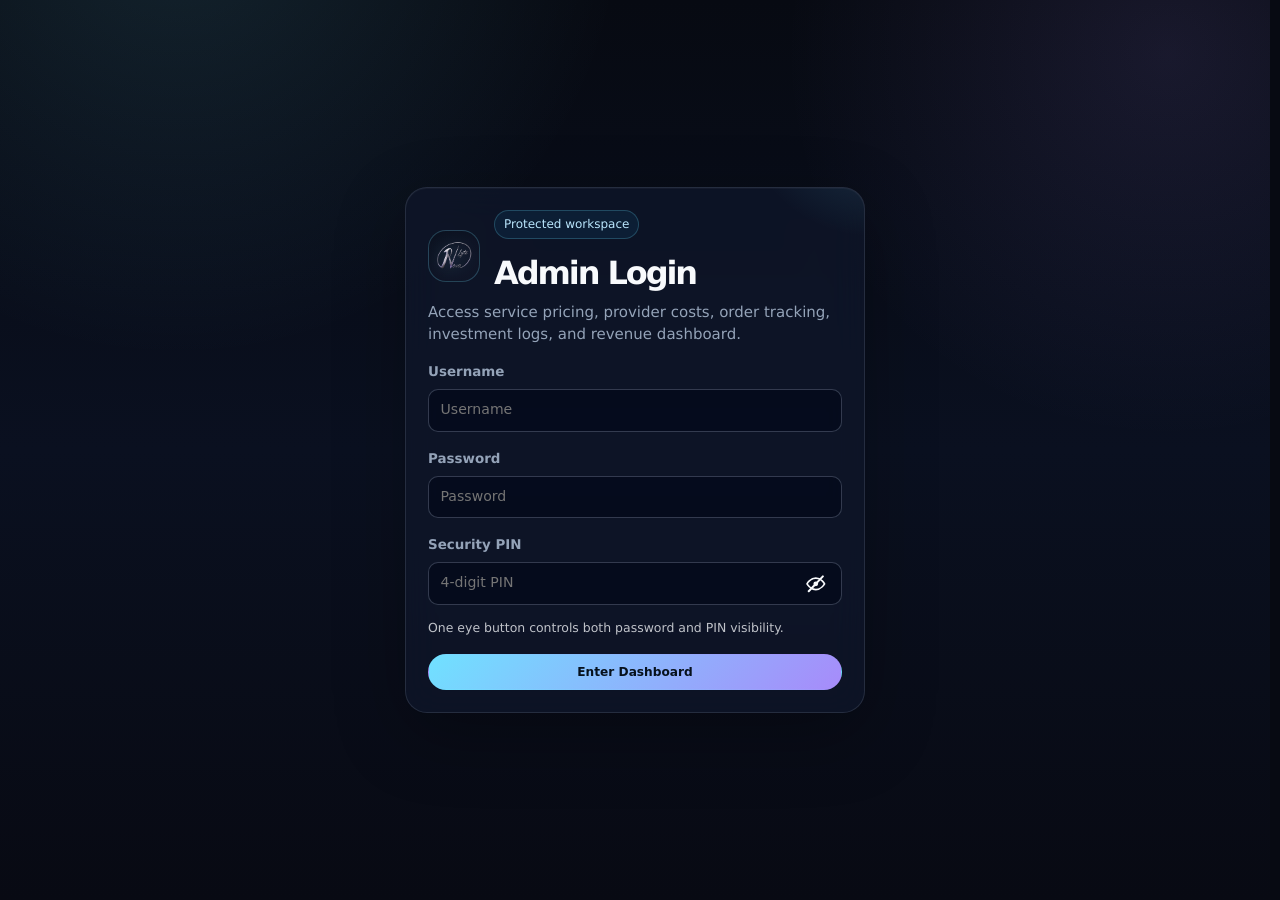
==== commit 8798075c: "Novalyte-v6.0.43-lock-desktop-admin-navigation" ====
--- a/admin.html
+++ b/admin.html
@@ -6,8 +6,8 @@
   <title>Novalyte Admin Dashboard</title>
   <meta name="description" content="Novalyte admin dashboard for pricing control and income tracking.">
   <link rel="icon" href="assets/icons/novalyte.svg" type="image/svg+xml">
-  <link rel="stylesheet" href="assets/css/styles.css?v=6.0.41">
-  <link rel="stylesheet" href="assets/css/mobile.css?v=6.0.31" media="screen and (max-width: 820px)">
+  <link rel="stylesheet" href="assets/css/styles.css?v=6.0.43">
+  <link rel="stylesheet" href="assets/css/mobile.css?v=6.0.43" media="screen and (max-width: 820px)">
 </head>
 <body data-build="v6.0.0" class="admin-login-mode">
   <main class="login-page" id="loginView">
--- a/assets/css/styles.css
+++ b/assets/css/styles.css
@@ -13025,3 +13025,60 @@
   }
 }
 /* end v6.0.41 compact modal presentation */
+
+/* v6.0.42 requested-only: center action notifications instead of pinning them to a corner */
+.toast-stack {
+  left: 50% !important;
+  right: auto !important;
+  bottom: max(18px, env(safe-area-inset-bottom)) !important;
+  width: min(420px, calc(100vw - 32px)) !important;
+  transform: translateX(-50%) !important;
+  justify-items: stretch !important;
+}
+
+.toast-stack .toast {
+  width: 100% !important;
+  max-width: 100% !important;
+  text-align: center !important;
+}
+
+@media (max-width: 560px) {
+  .toast-stack {
+    bottom: max(12px, calc(env(safe-area-inset-bottom) + 10px)) !important;
+    width: calc(100vw - 24px) !important;
+  }
+}
+/* end v6.0.42 centered action notifications */
+
+/* v6.0.43 requested-only: lock the admin navigation panel on PC and desktop widths */
+@media (min-width: 1101px) {
+  body:has(.admin-layout:not(.hidden)) .admin-layout {
+    display: block !important;
+    min-height: 100vh !important;
+  }
+
+  body:has(.admin-layout:not(.hidden)) .sidebar {
+    position: fixed !important;
+    top: 0 !important;
+    right: auto !important;
+    bottom: 0 !important;
+    left: 0 !important;
+    width: 228px !important;
+    min-width: 228px !important;
+    height: 100dvh !important;
+    max-height: 100dvh !important;
+    box-sizing: border-box !important;
+    overflow-x: hidden !important;
+    overflow-y: auto !important;
+    overscroll-behavior: contain !important;
+    z-index: 70 !important;
+  }
+
+  body:has(.admin-layout:not(.hidden)) .admin-main {
+    width: calc(100% - 228px) !important;
+    max-width: none !important;
+    min-height: 100vh !important;
+    margin-left: 228px !important;
+  }
+}
+/* end v6.0.43 desktop-only locked admin navigation */
--- a/assets/css/mobile.css
+++ b/assets/css/mobile.css
@@ -2686,3 +2686,306 @@
   }
 }
 /* end v6.0.30 mobile mirror layout */
+
+/* v6.0.42 requested-only: true mobile record cards for Services, Digital Products, and Orders */
+@media (max-width: 820px) {
+  body.admin-dashboard-mode #services .responsive-table,
+  body.admin-dashboard-mode #digital-products .responsive-table,
+  body.admin-dashboard-mode #orders .responsive-table,
+  body.admin-dashboard-mode #orders .orders-table-wrap {
+    display: block !important;
+    width: 100% !important;
+    max-width: 100% !important;
+    overflow: visible !important;
+    border-radius: 0 !important;
+    background: transparent !important;
+  }
+
+  body.admin-dashboard-mode #services table.services-ledger-table,
+  body.admin-dashboard-mode #digital-products .responsive-table table,
+  body.admin-dashboard-mode #digital-products table,
+  body.admin-dashboard-mode #orders .orders-ledger-table,
+  body.admin-dashboard-mode #orders table {
+    display: block !important;
+    width: 100% !important;
+    min-width: 0 !important;
+    max-width: 100% !important;
+    table-layout: auto !important;
+    border-collapse: separate !important;
+    border-spacing: 0 !important;
+  }
+
+  body.admin-dashboard-mode #services table colgroup,
+  body.admin-dashboard-mode #digital-products table colgroup,
+  body.admin-dashboard-mode #orders table colgroup,
+  body.admin-dashboard-mode #services table thead,
+  body.admin-dashboard-mode #digital-products table thead,
+  body.admin-dashboard-mode #orders table thead {
+    display: none !important;
+  }
+
+  body.admin-dashboard-mode #services table tbody,
+  body.admin-dashboard-mode #digital-products table tbody,
+  body.admin-dashboard-mode #orders table tbody {
+    display: grid !important;
+    width: 100% !important;
+    gap: 12px !important;
+  }
+
+  body.admin-dashboard-mode #services table tbody tr,
+  body.admin-dashboard-mode #digital-products table tbody tr,
+  body.admin-dashboard-mode #orders table tbody tr {
+    display: grid !important;
+    grid-template-columns: minmax(0, 1fr) !important;
+    width: 100% !important;
+    min-width: 0 !important;
+    margin: 0 !important;
+    padding: 13px 14px !important;
+    gap: 0 !important;
+    border: 1px solid var(--border) !important;
+    border-radius: 17px !important;
+    background: rgba(7, 14, 30, 0.88) !important;
+    box-shadow: 0 10px 24px rgba(0, 0, 0, 0.14) !important;
+    overflow: hidden !important;
+  }
+
+  body.admin-dashboard-mode #services table tbody td,
+  body.admin-dashboard-mode #digital-products table tbody td,
+  body.admin-dashboard-mode #orders table tbody td {
+    display: grid !important;
+    grid-template-columns: minmax(84px, 31%) minmax(0, 1fr) !important;
+    align-items: start !important;
+    column-gap: 12px !important;
+    row-gap: 3px !important;
+    width: 100% !important;
+    min-width: 0 !important;
+    max-width: 100% !important;
+    padding: 8px 0 !important;
+    border: 0 !important;
+    border-bottom: 1px solid rgba(148, 163, 184, 0.12) !important;
+    text-align: left !important;
+    white-space: normal !important;
+    overflow: visible !important;
+    overflow-wrap: anywhere !important;
+  }
+
+  body.admin-dashboard-mode #services table tbody td:last-child,
+  body.admin-dashboard-mode #digital-products table tbody td:last-child,
+  body.admin-dashboard-mode #orders table tbody td:last-child {
+    border-bottom: 0 !important;
+    padding-bottom: 1px !important;
+  }
+
+  body.admin-dashboard-mode #services table tbody td::before,
+  body.admin-dashboard-mode #digital-products table tbody td::before,
+  body.admin-dashboard-mode #orders table tbody td::before {
+    content: attr(data-label) !important;
+    display: block !important;
+    grid-column: 1 !important;
+    grid-row: 1 / span 20 !important;
+    min-width: 0 !important;
+    color: var(--muted) !important;
+    font-size: 0.68rem !important;
+    font-weight: 800 !important;
+    line-height: 1.25 !important;
+    letter-spacing: 0.045em !important;
+    text-transform: uppercase !important;
+    white-space: normal !important;
+    overflow-wrap: anywhere !important;
+  }
+
+  body.admin-dashboard-mode #services table tbody td > *,
+  body.admin-dashboard-mode #digital-products table tbody td > *,
+  body.admin-dashboard-mode #orders table tbody td > * {
+    grid-column: 2 !important;
+    min-width: 0 !important;
+    max-width: 100% !important;
+  }
+
+  body.admin-dashboard-mode #services table tbody td br,
+  body.admin-dashboard-mode #digital-products table tbody td br,
+  body.admin-dashboard-mode #orders table tbody td br {
+    display: none !important;
+  }
+
+  body.admin-dashboard-mode #services table td[data-label="Service"],
+  body.admin-dashboard-mode #digital-products table td[data-label="Product"] {
+    grid-template-columns: minmax(0, 1fr) !important;
+    padding-top: 2px !important;
+    padding-bottom: 11px !important;
+  }
+
+  body.admin-dashboard-mode #services table td[data-label="Service"]::before,
+  body.admin-dashboard-mode #digital-products table td[data-label="Product"]::before {
+    grid-column: 1 !important;
+    grid-row: auto !important;
+    margin-bottom: 5px !important;
+  }
+
+  body.admin-dashboard-mode #services table td[data-label="Service"] > *,
+  body.admin-dashboard-mode #digital-products table td[data-label="Product"] > * {
+    grid-column: 1 !important;
+  }
+
+  body.admin-dashboard-mode #digital-products .admin-product-cell {
+    display: grid !important;
+    grid-template-columns: 48px minmax(0, 1fr) !important;
+    align-items: start !important;
+    gap: 10px !important;
+    width: 100% !important;
+  }
+
+  body.admin-dashboard-mode #digital-products .admin-product-cell img {
+    width: 48px !important;
+    height: 48px !important;
+    border-radius: 12px !important;
+    object-fit: cover !important;
+  }
+
+  body.admin-dashboard-mode #services table td[data-label="Status"],
+  body.admin-dashboard-mode #services table td[data-label="Actions"],
+  body.admin-dashboard-mode #digital-products table td[data-label="Status"],
+  body.admin-dashboard-mode #digital-products table td[data-label="Actions"],
+  body.admin-dashboard-mode #orders table td[data-label="Status"],
+  body.admin-dashboard-mode #orders table td[data-label="Payment"],
+  body.admin-dashboard-mode #orders table td[data-label="Actions"] {
+    grid-template-columns: minmax(0, 1fr) !important;
+    justify-items: center !important;
+    text-align: center !important;
+    padding-top: 10px !important;
+    padding-bottom: 10px !important;
+  }
+
+  body.admin-dashboard-mode #services table td[data-label="Status"]::before,
+  body.admin-dashboard-mode #services table td[data-label="Actions"]::before,
+  body.admin-dashboard-mode #digital-products table td[data-label="Status"]::before,
+  body.admin-dashboard-mode #digital-products table td[data-label="Actions"]::before,
+  body.admin-dashboard-mode #orders table td[data-label="Status"]::before,
+  body.admin-dashboard-mode #orders table td[data-label="Payment"]::before,
+  body.admin-dashboard-mode #orders table td[data-label="Actions"]::before {
+    grid-column: 1 !important;
+    grid-row: auto !important;
+    width: 100% !important;
+    margin-bottom: 7px !important;
+    text-align: center !important;
+  }
+
+  body.admin-dashboard-mode #services table td[data-label="Status"] > *,
+  body.admin-dashboard-mode #services table td[data-label="Actions"] > *,
+  body.admin-dashboard-mode #digital-products table td[data-label="Status"] > *,
+  body.admin-dashboard-mode #digital-products table td[data-label="Actions"] > *,
+  body.admin-dashboard-mode #orders table td[data-label="Status"] > *,
+  body.admin-dashboard-mode #orders table td[data-label="Payment"] > *,
+  body.admin-dashboard-mode #orders table td[data-label="Actions"] > * {
+    grid-column: 1 !important;
+  }
+
+  body.admin-dashboard-mode #services .actions-cell,
+  body.admin-dashboard-mode #digital-products .actions-cell,
+  body.admin-dashboard-mode #digital-products .admin-digital-actions,
+  body.admin-dashboard-mode #orders .orders-actions-wrap {
+    display: grid !important;
+    grid-template-columns: repeat(2, minmax(0, 1fr)) !important;
+    width: min(100%, 320px) !important;
+    max-width: 320px !important;
+    margin: 0 auto !important;
+    gap: 8px !important;
+    align-items: stretch !important;
+    justify-items: stretch !important;
+  }
+
+  body.admin-dashboard-mode #services .actions-cell .btn,
+  body.admin-dashboard-mode #digital-products .admin-digital-actions .btn,
+  body.admin-dashboard-mode #orders .orders-actions-wrap .order-action-btn {
+    width: 100% !important;
+    min-width: 0 !important;
+    max-width: none !important;
+    min-height: 40px !important;
+    margin: 0 !important;
+    white-space: normal !important;
+  }
+
+  body.admin-dashboard-mode #services .actions-cell [data-create-order],
+  body.admin-dashboard-mode #digital-products .admin-digital-actions [data-create-digital-order] {
+    grid-column: 1 / -1 !important;
+  }
+
+  body.admin-dashboard-mode #digital-products .admin-digital-actions [data-delete-digital-product] {
+    grid-column: 1 / -1 !important;
+    justify-self: center !important;
+    width: min(52%, 156px) !important;
+  }
+
+  body.admin-dashboard-mode #orders .orders-actions-wrap .order-action-btn[data-void-order],
+  body.admin-dashboard-mode #orders .orders-actions-wrap .order-action-btn[data-undo-void] {
+    grid-column: 1 / -1 !important;
+    justify-self: center !important;
+    width: min(52%, 156px) !important;
+    max-width: 156px !important;
+  }
+
+  body.admin-dashboard-mode #orders .order-status-select,
+  body.admin-dashboard-mode #orders .order-status-inline {
+    width: min(100%, 190px) !important;
+    min-width: 0 !important;
+    max-width: 190px !important;
+    margin: 0 auto !important;
+    font-size: 0.8rem !important;
+  }
+
+  body.admin-dashboard-mode #orders .order-status-pill,
+  body.admin-dashboard-mode #orders .payment-pill,
+  body.admin-dashboard-mode #services .status-pill,
+  body.admin-dashboard-mode #digital-products .status-pill {
+    margin-left: auto !important;
+    margin-right: auto !important;
+  }
+
+  body.admin-dashboard-mode #services .recommend-cell {
+    align-items: center !important;
+  }
+
+  body.admin-dashboard-mode #services .recommend-toggle {
+    justify-self: start !important;
+  }
+
+  body.admin-dashboard-mode #services table tbody tr.empty-table-row,
+  body.admin-dashboard-mode #digital-products table tbody tr.empty-table-row,
+  body.admin-dashboard-mode #orders table tbody tr.empty-table-row {
+    display: block !important;
+    padding: 0 !important;
+  }
+
+  body.admin-dashboard-mode #services table tbody tr.empty-table-row td,
+  body.admin-dashboard-mode #digital-products table tbody tr.empty-table-row td,
+  body.admin-dashboard-mode #orders table tbody tr.empty-table-row td {
+    display: block !important;
+    padding: 0 !important;
+    border: 0 !important;
+  }
+
+  body.admin-dashboard-mode #services table tbody tr.empty-table-row td::before,
+  body.admin-dashboard-mode #digital-products table tbody tr.empty-table-row td::before,
+  body.admin-dashboard-mode #orders table tbody tr.empty-table-row td::before {
+    content: none !important;
+    display: none !important;
+  }
+}
+
+@media (max-width: 390px) {
+  body.admin-dashboard-mode #services table tbody td,
+  body.admin-dashboard-mode #digital-products table tbody td,
+  body.admin-dashboard-mode #orders table tbody td {
+    grid-template-columns: minmax(76px, 30%) minmax(0, 1fr) !important;
+    column-gap: 9px !important;
+  }
+
+  body.admin-dashboard-mode #services table tbody tr,
+  body.admin-dashboard-mode #digital-products table tbody tr,
+  body.admin-dashboard-mode #orders table tbody tr {
+    padding: 12px !important;
+  }
+}
+/* end v6.0.42 true mobile record cards */
+
+/* v6.0.43 safeguard: desktop navigation locking is intentionally excluded here; existing mobile hamburger behavior remains authoritative. */
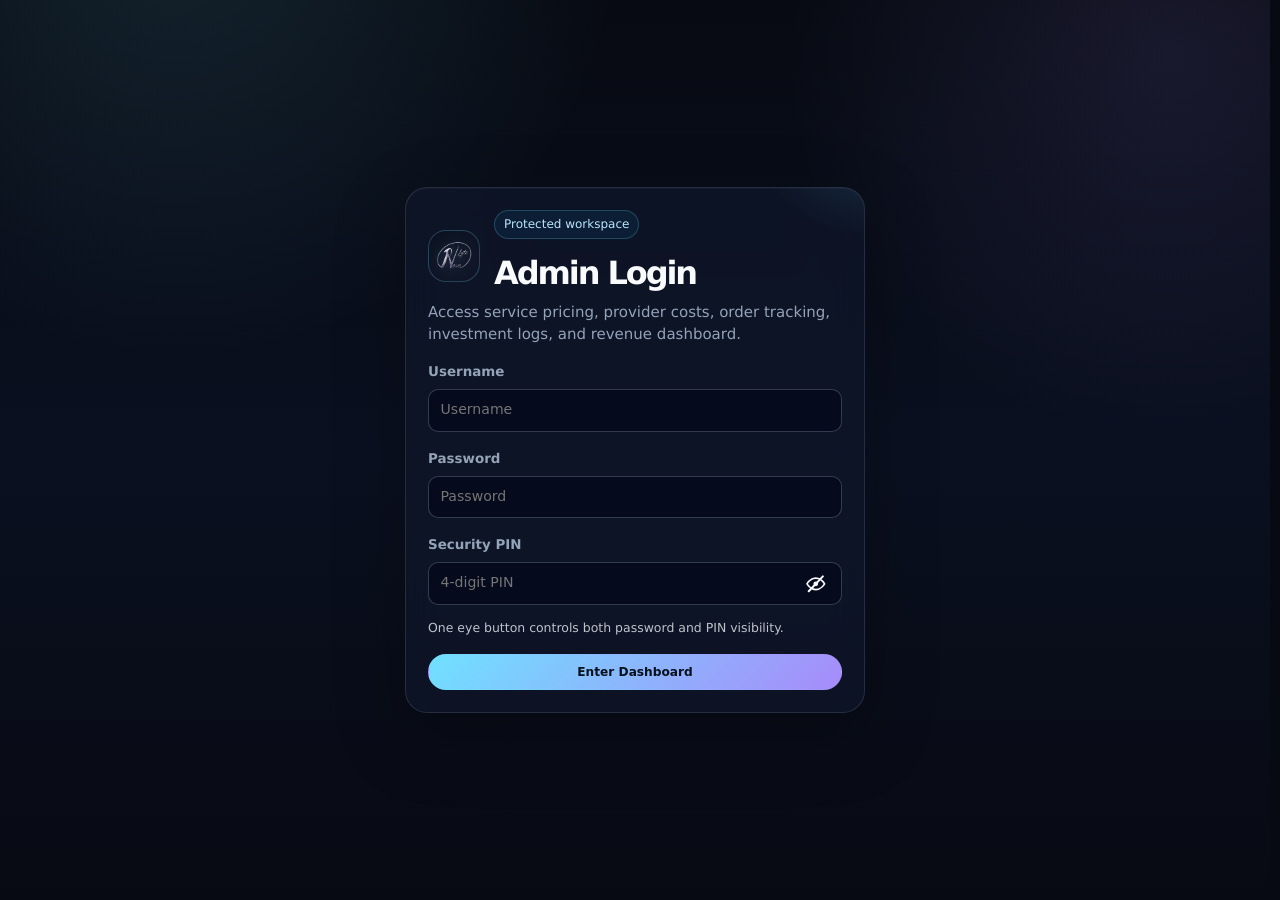
==== commit 7140cc0d: "Novalyte-v6.0.44-lock-client-navigation" ====
--- a/admin.html
+++ b/admin.html
@@ -6,8 +6,8 @@
   <title>Novalyte Admin Dashboard</title>
   <meta name="description" content="Novalyte admin dashboard for pricing control and income tracking.">
   <link rel="icon" href="assets/icons/novalyte.svg" type="image/svg+xml">
-  <link rel="stylesheet" href="assets/css/styles.css?v=6.0.43">
-  <link rel="stylesheet" href="assets/css/mobile.css?v=6.0.43" media="screen and (max-width: 820px)">
+  <link rel="stylesheet" href="assets/css/styles.css?v=6.0.44">
+  <link rel="stylesheet" href="assets/css/mobile.css?v=6.0.44" media="screen and (max-width: 820px)">
 </head>
 <body data-build="v6.0.0" class="admin-login-mode">
   <main class="login-page" id="loginView">
--- a/assets/css/styles.css
+++ b/assets/css/styles.css
@@ -13050,35 +13050,20 @@
 }
 /* end v6.0.42 centered action notifications */
 
-/* v6.0.43 requested-only: lock the admin navigation panel on PC and desktop widths */
-@media (min-width: 1101px) {
-  body:has(.admin-layout:not(.hidden)) .admin-layout {
-    display: block !important;
-    min-height: 100vh !important;
-  }
-
-  body:has(.admin-layout:not(.hidden)) .sidebar {
+/* v6.0.44 corrected scope: lock the public Client View navigation on non-mobile widths only */
+@media (min-width: 821px) {
+  body.client-site {
+    --client-desktop-nav-height: 68px;
+    padding-top: var(--client-desktop-nav-height) !important;
+  }
+
+  body.client-site > .topbar {
     position: fixed !important;
     top: 0 !important;
-    right: auto !important;
-    bottom: 0 !important;
+    right: 0 !important;
     left: 0 !important;
-    width: 228px !important;
-    min-width: 228px !important;
-    height: 100dvh !important;
-    max-height: 100dvh !important;
-    box-sizing: border-box !important;
-    overflow-x: hidden !important;
-    overflow-y: auto !important;
-    overscroll-behavior: contain !important;
-    z-index: 70 !important;
-  }
-
-  body:has(.admin-layout:not(.hidden)) .admin-main {
-    width: calc(100% - 228px) !important;
-    max-width: none !important;
-    min-height: 100vh !important;
-    margin-left: 228px !important;
-  }
-}
-/* end v6.0.43 desktop-only locked admin navigation */
+    width: 100% !important;
+    z-index: 2200 !important;
+  }
+}
+/* end v6.0.44 fixed Client View navigation */
--- a/assets/css/mobile.css
+++ b/assets/css/mobile.css
@@ -2987,5 +2987,3 @@
   }
 }
 /* end v6.0.42 true mobile record cards */
-
-/* v6.0.43 safeguard: desktop navigation locking is intentionally excluded here; existing mobile hamburger behavior remains authoritative. */
